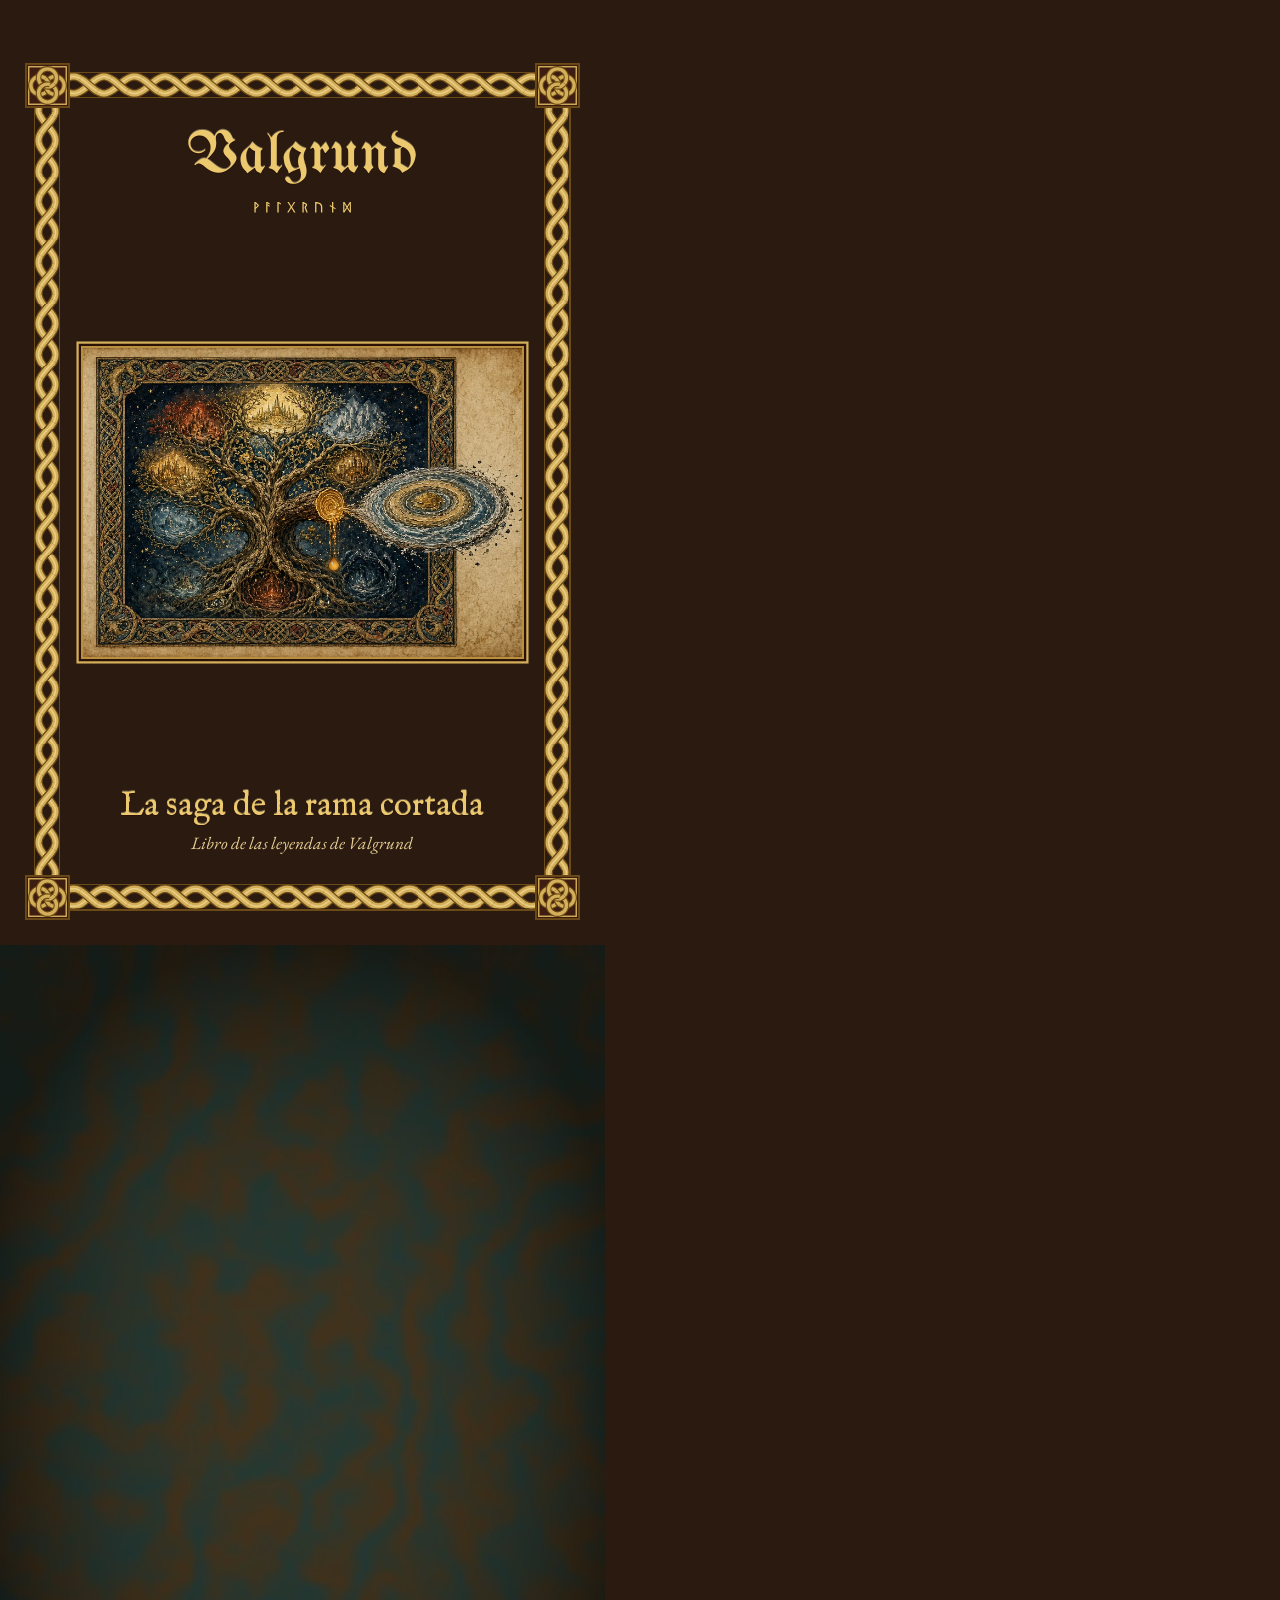
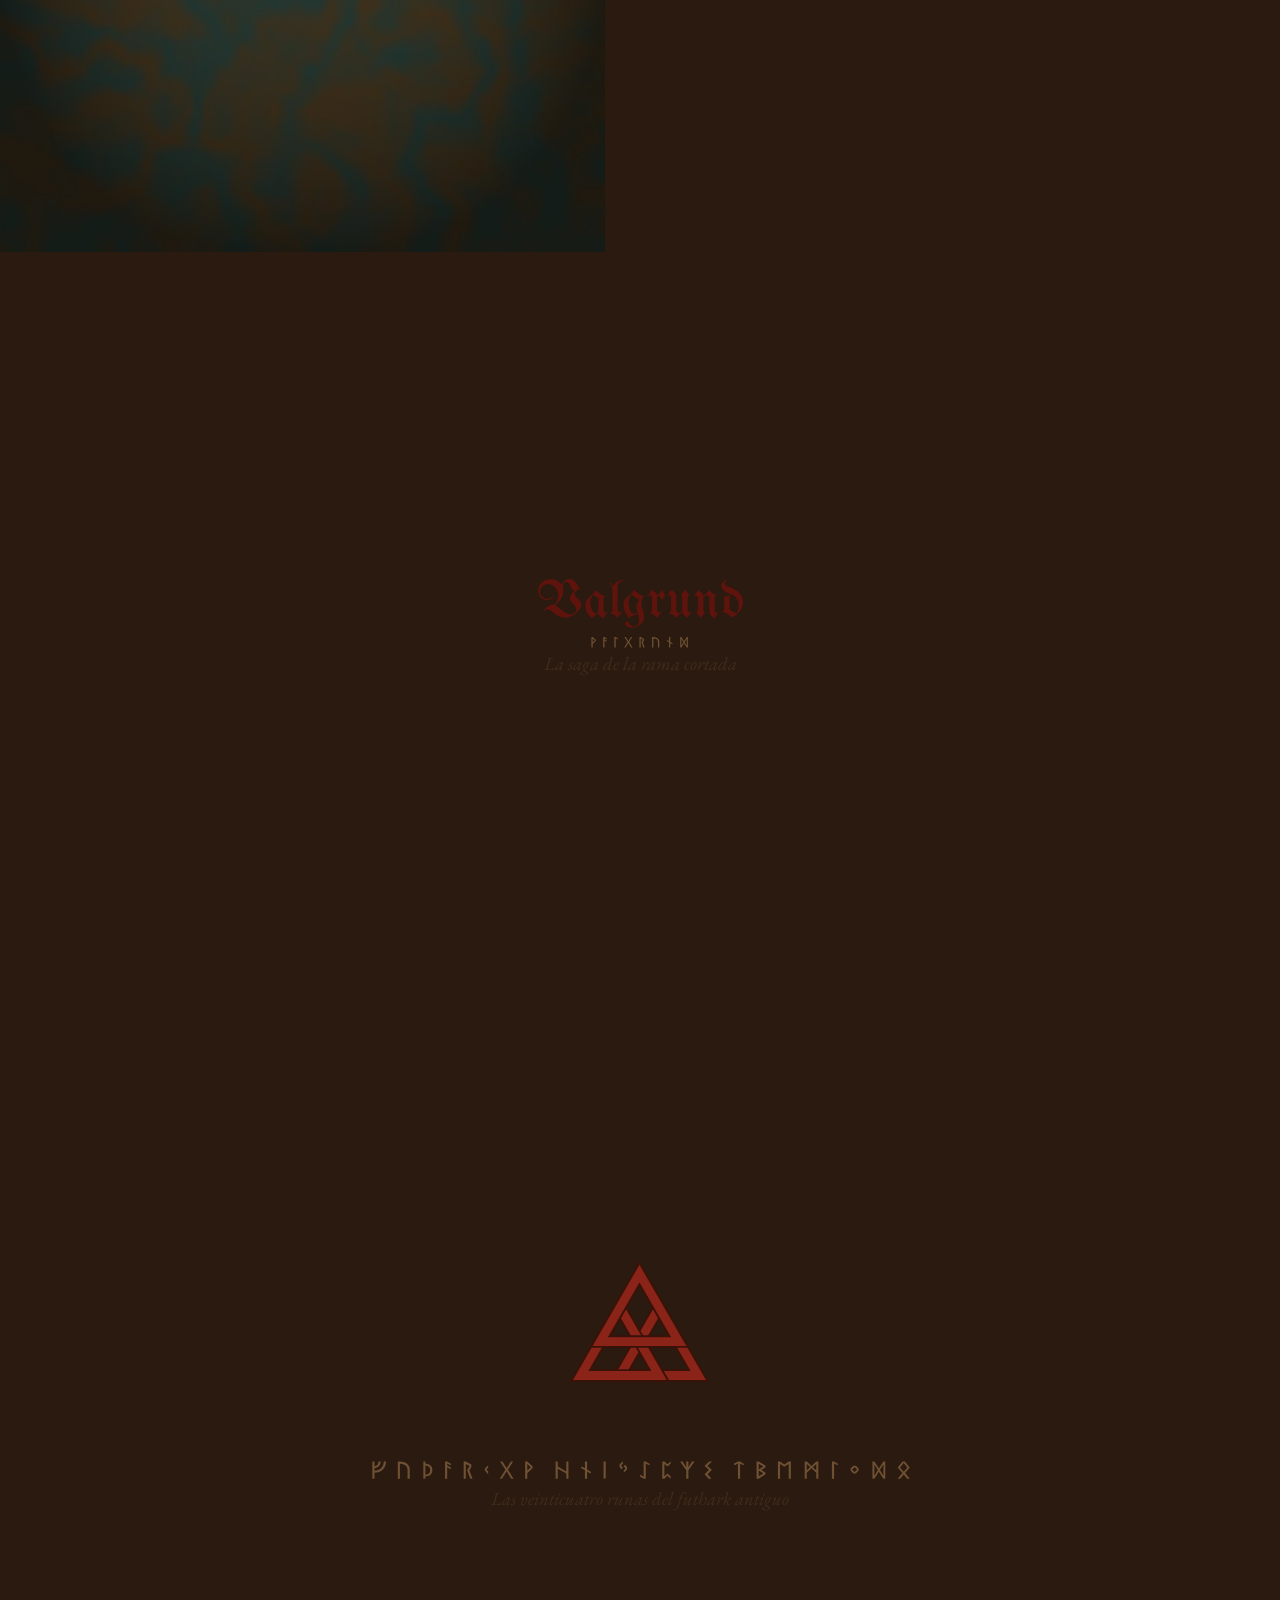
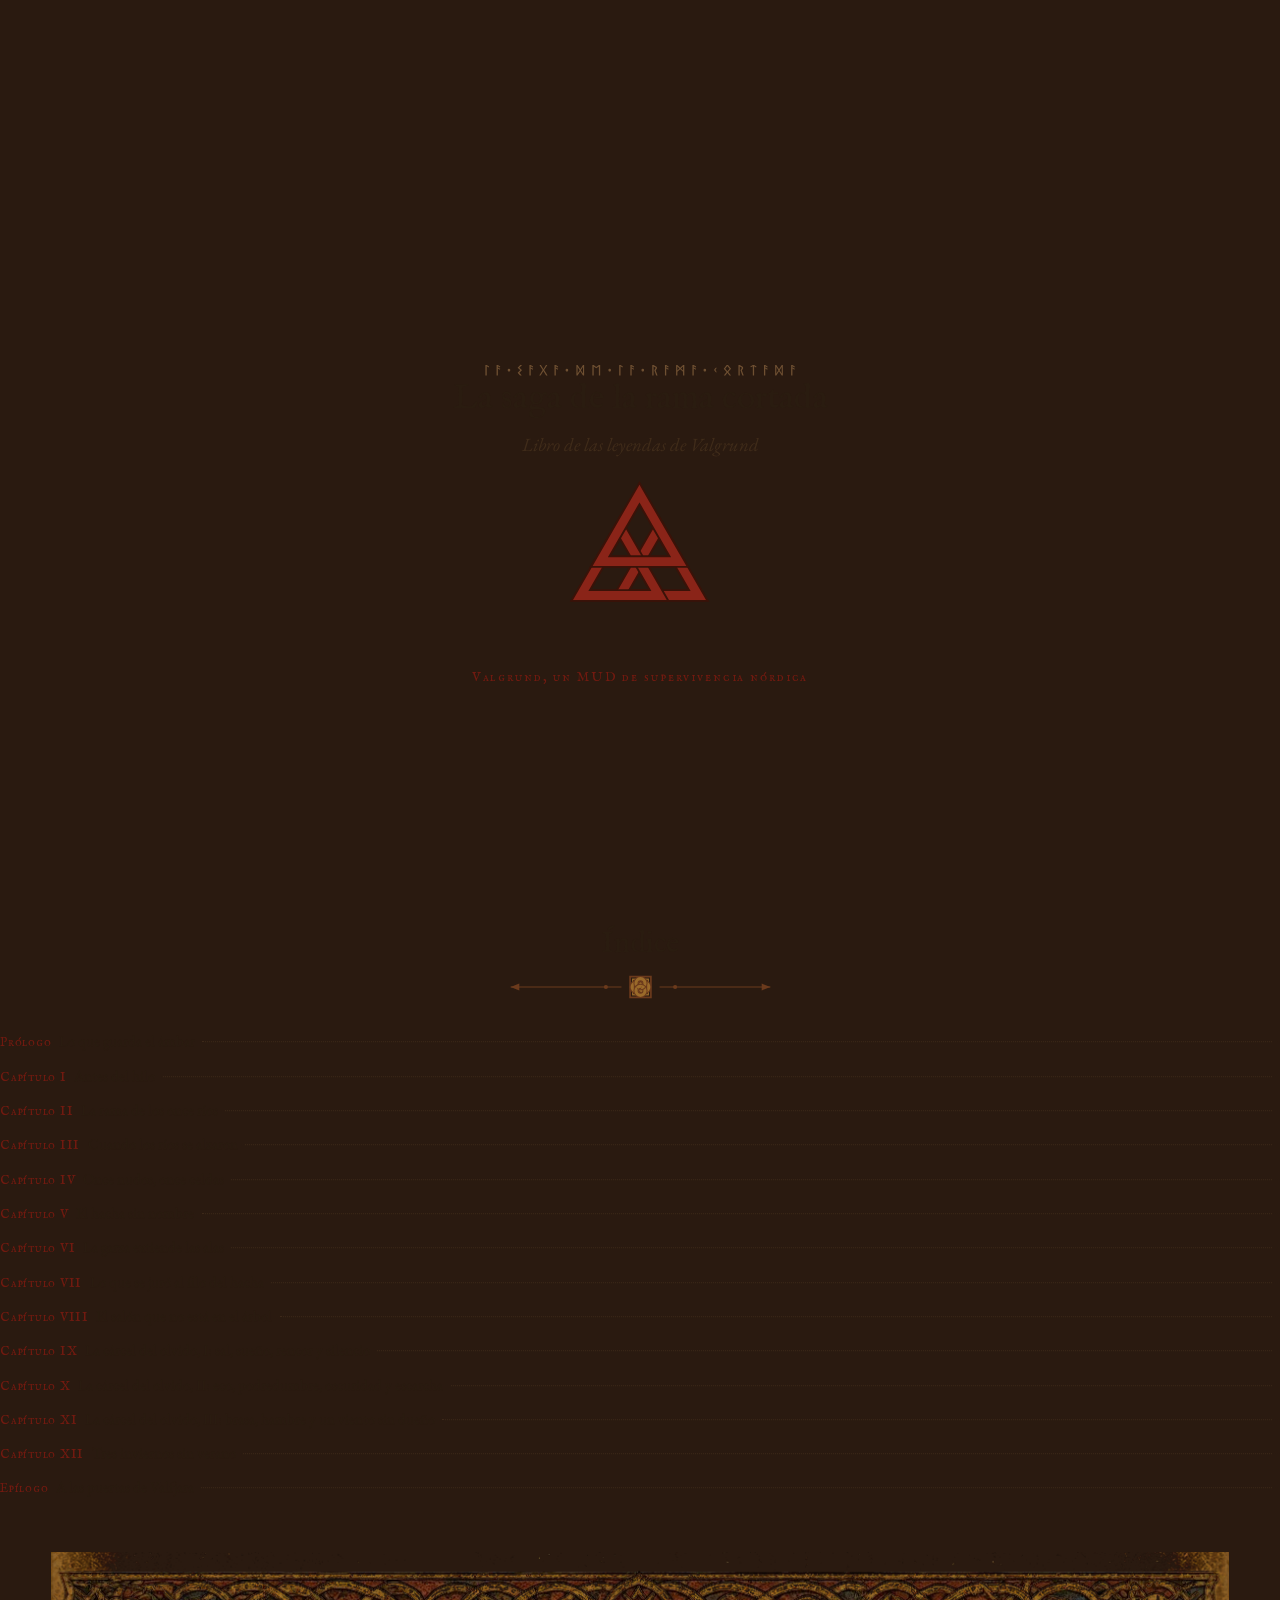
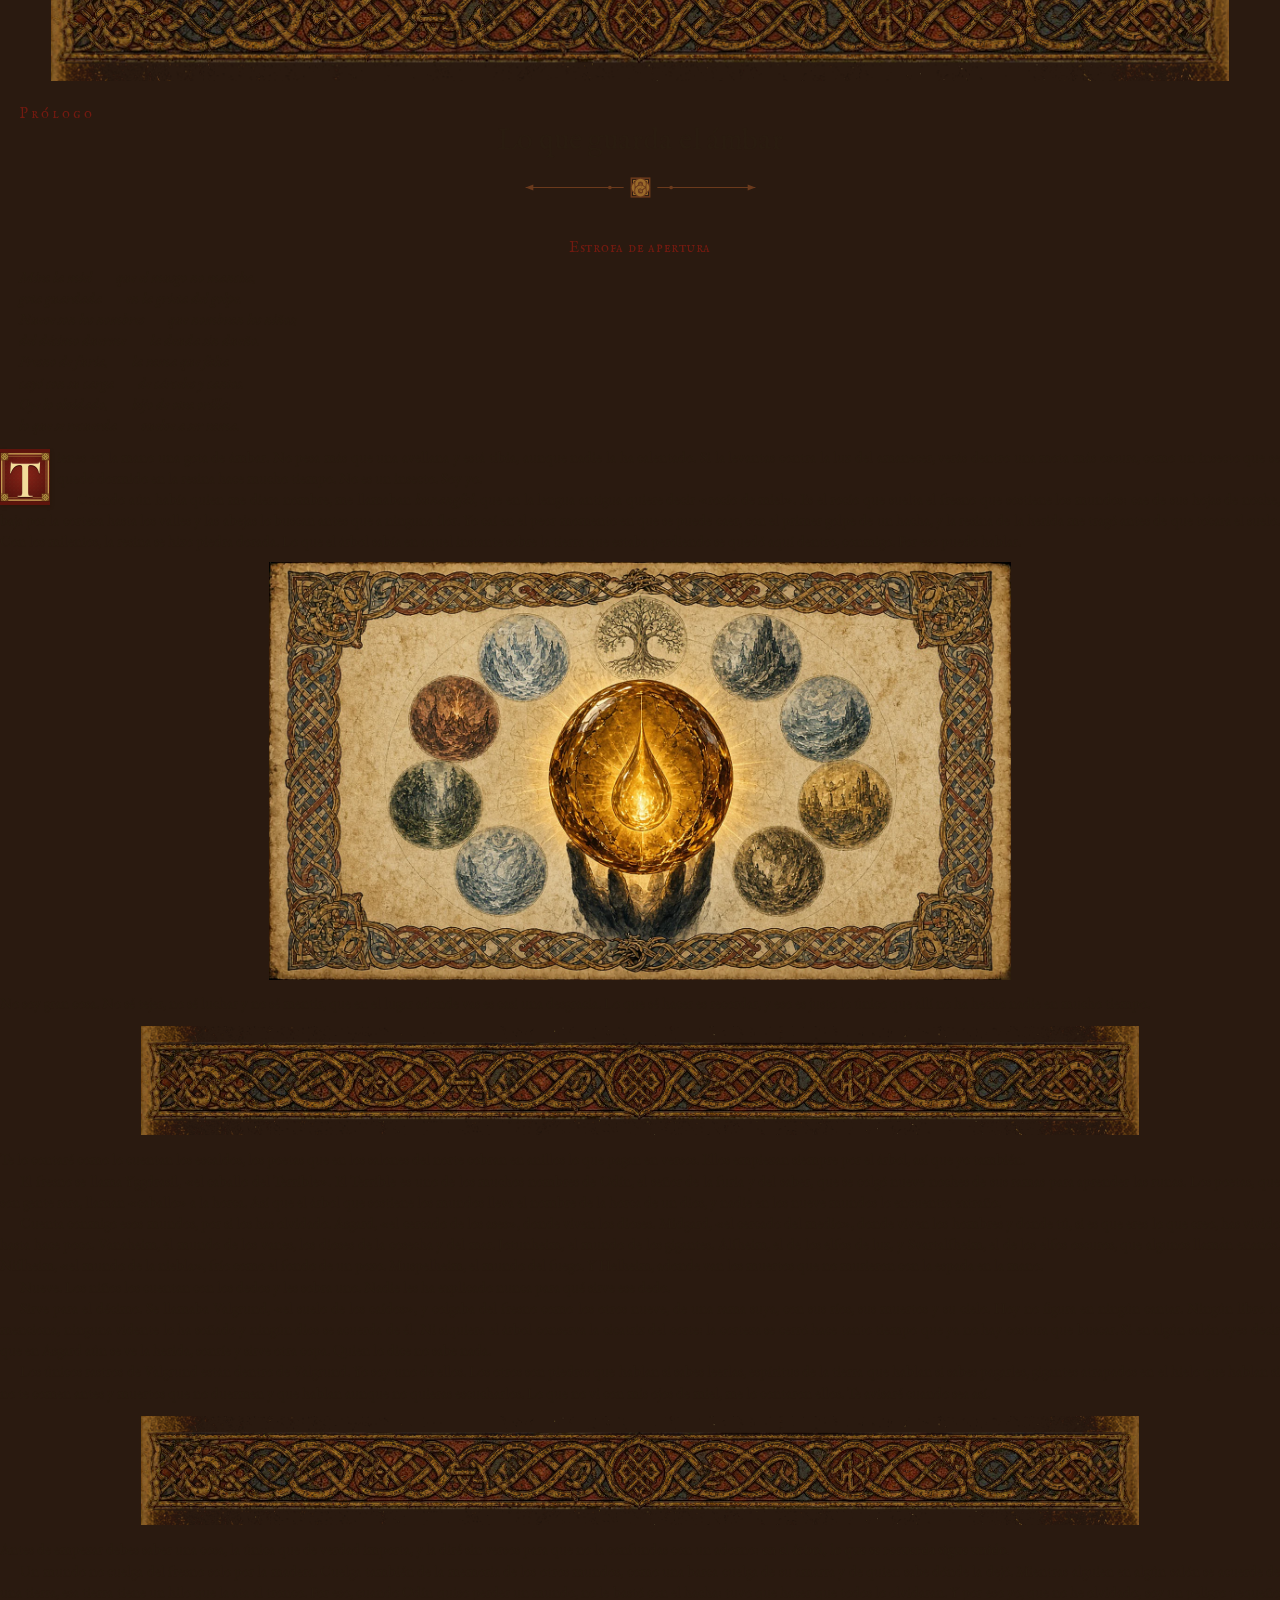
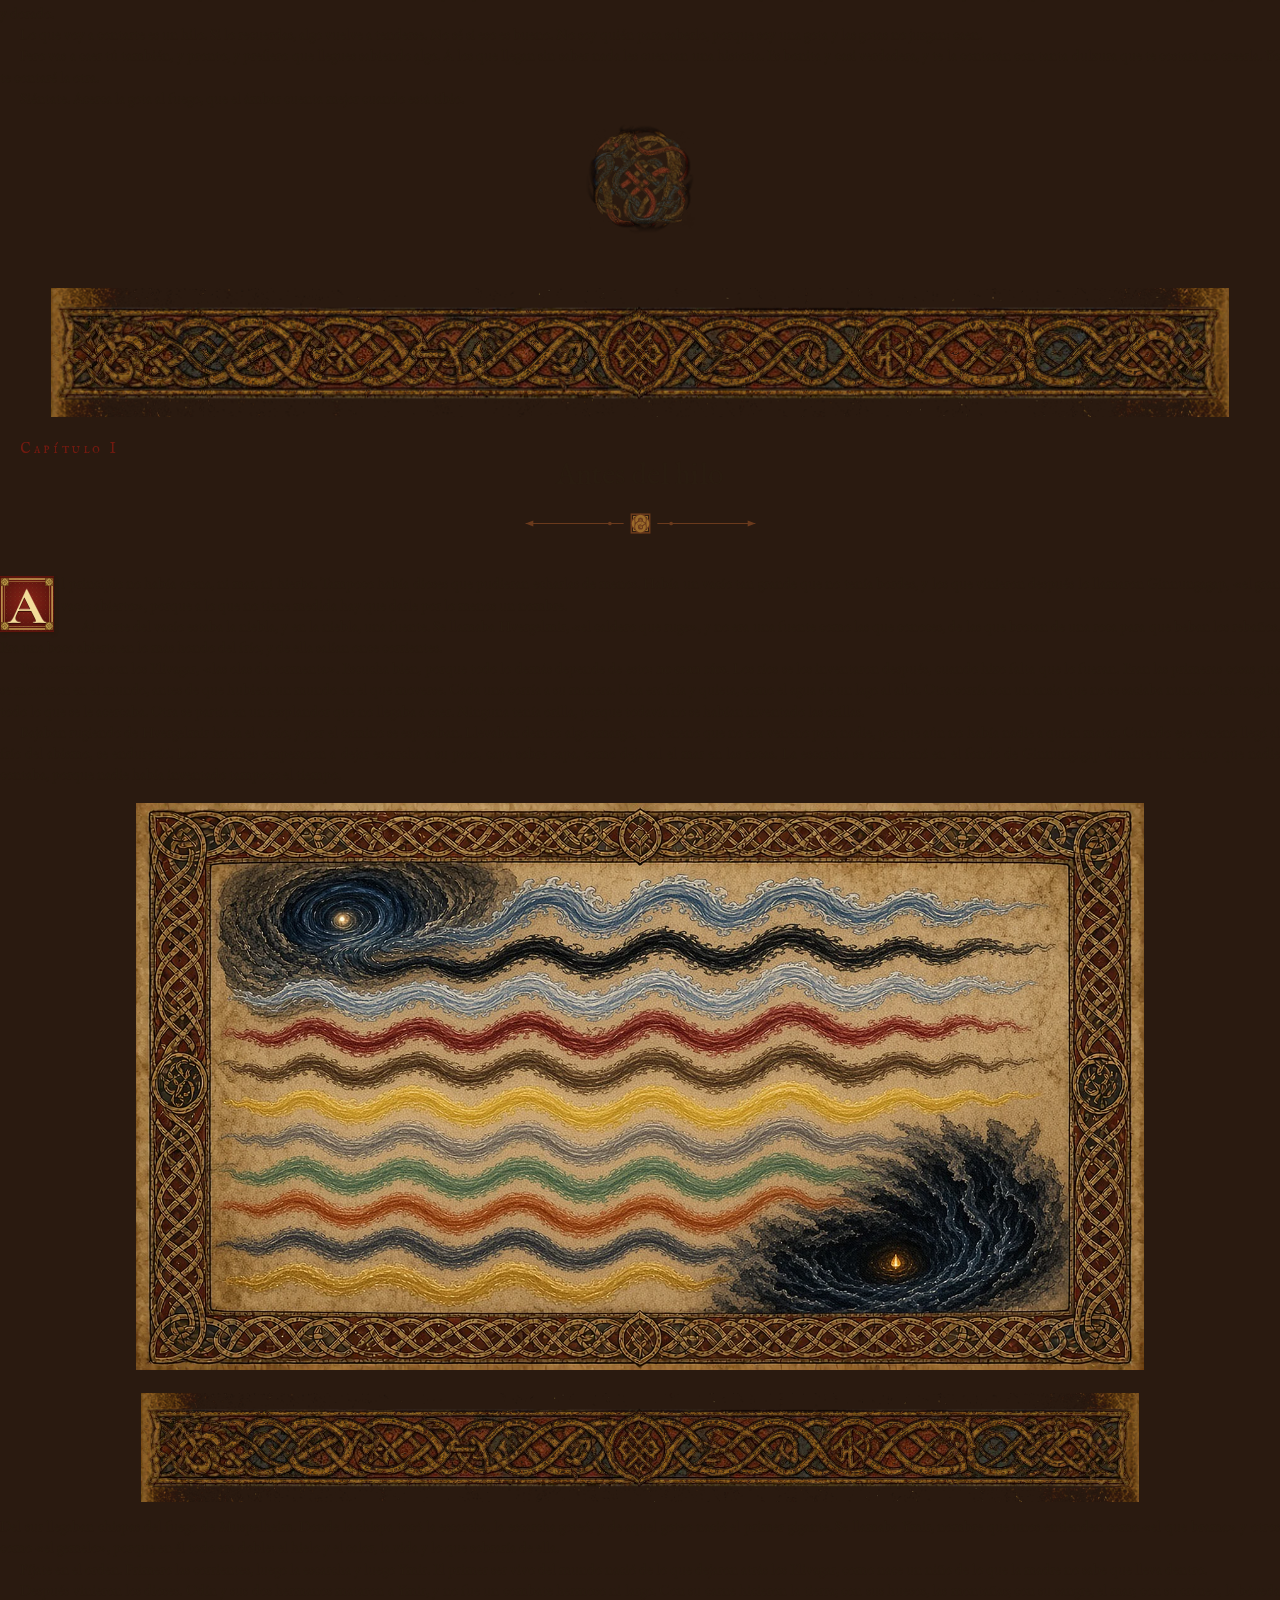
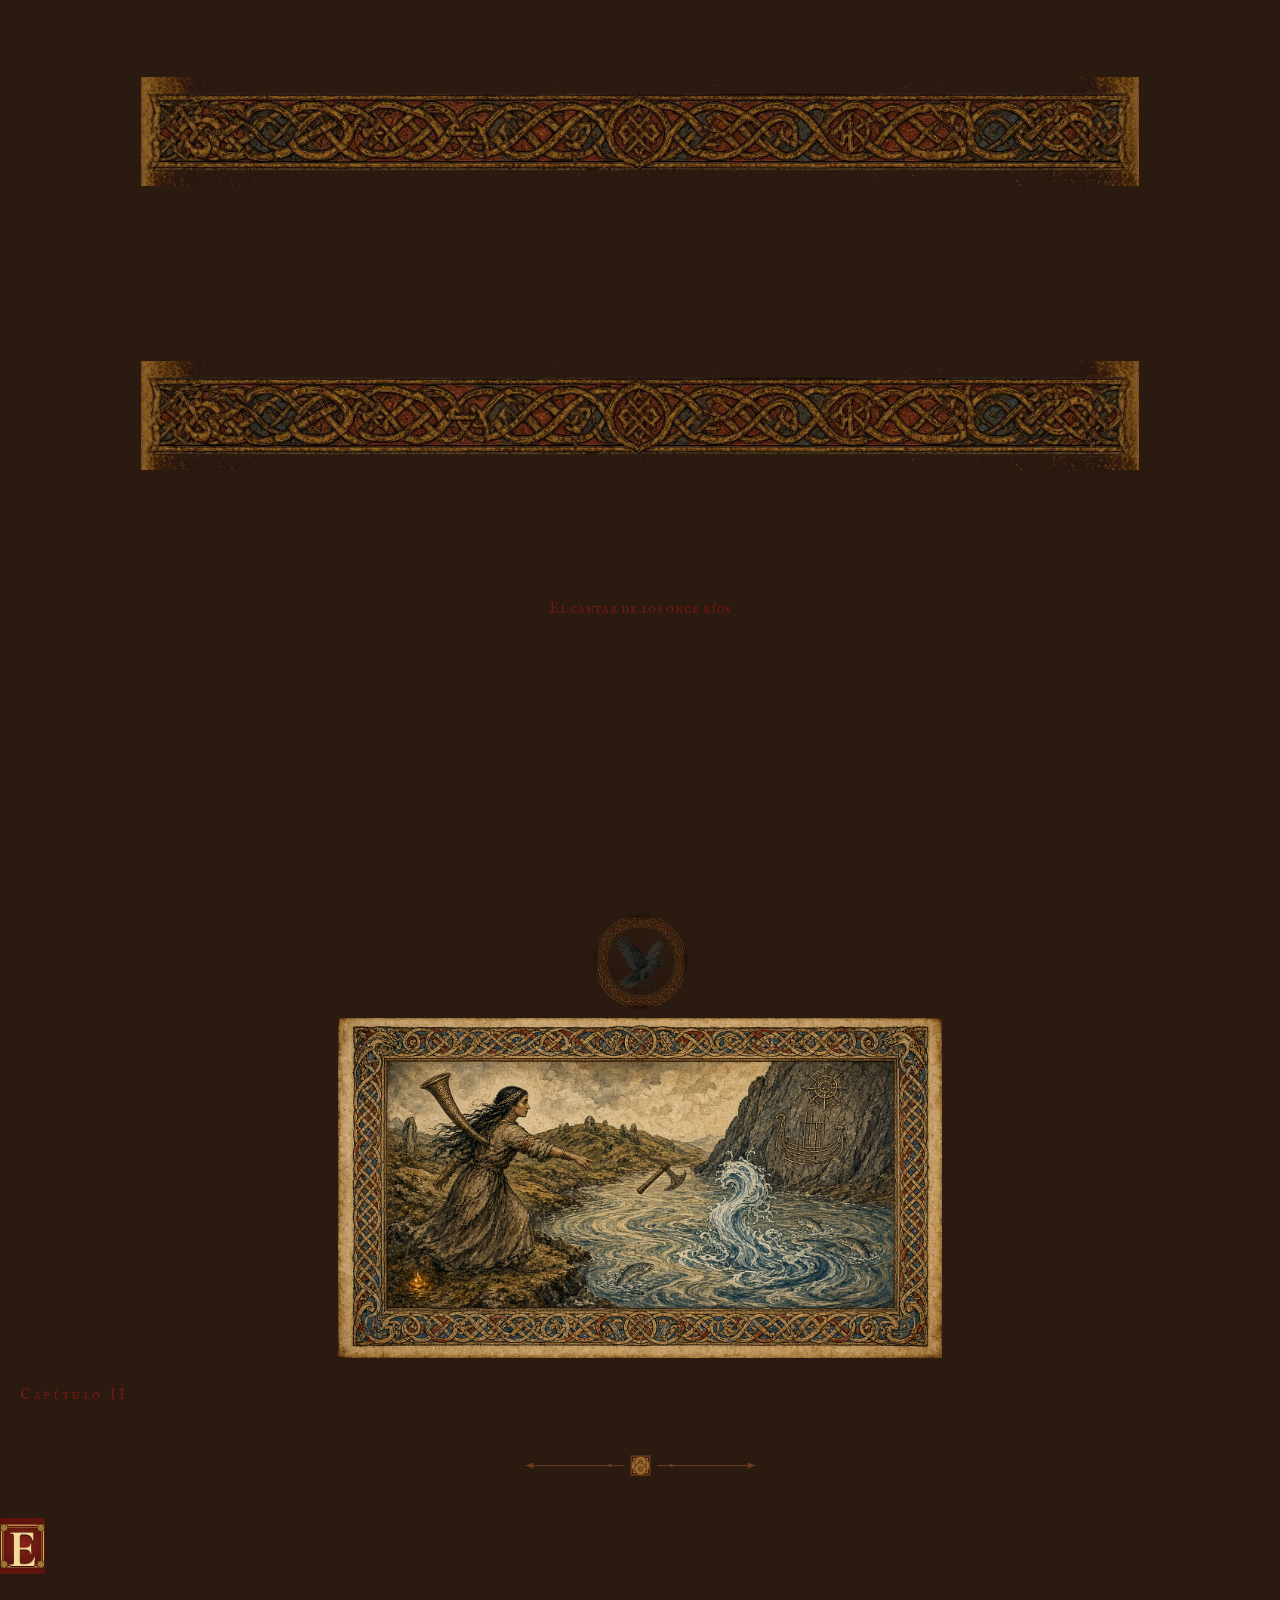
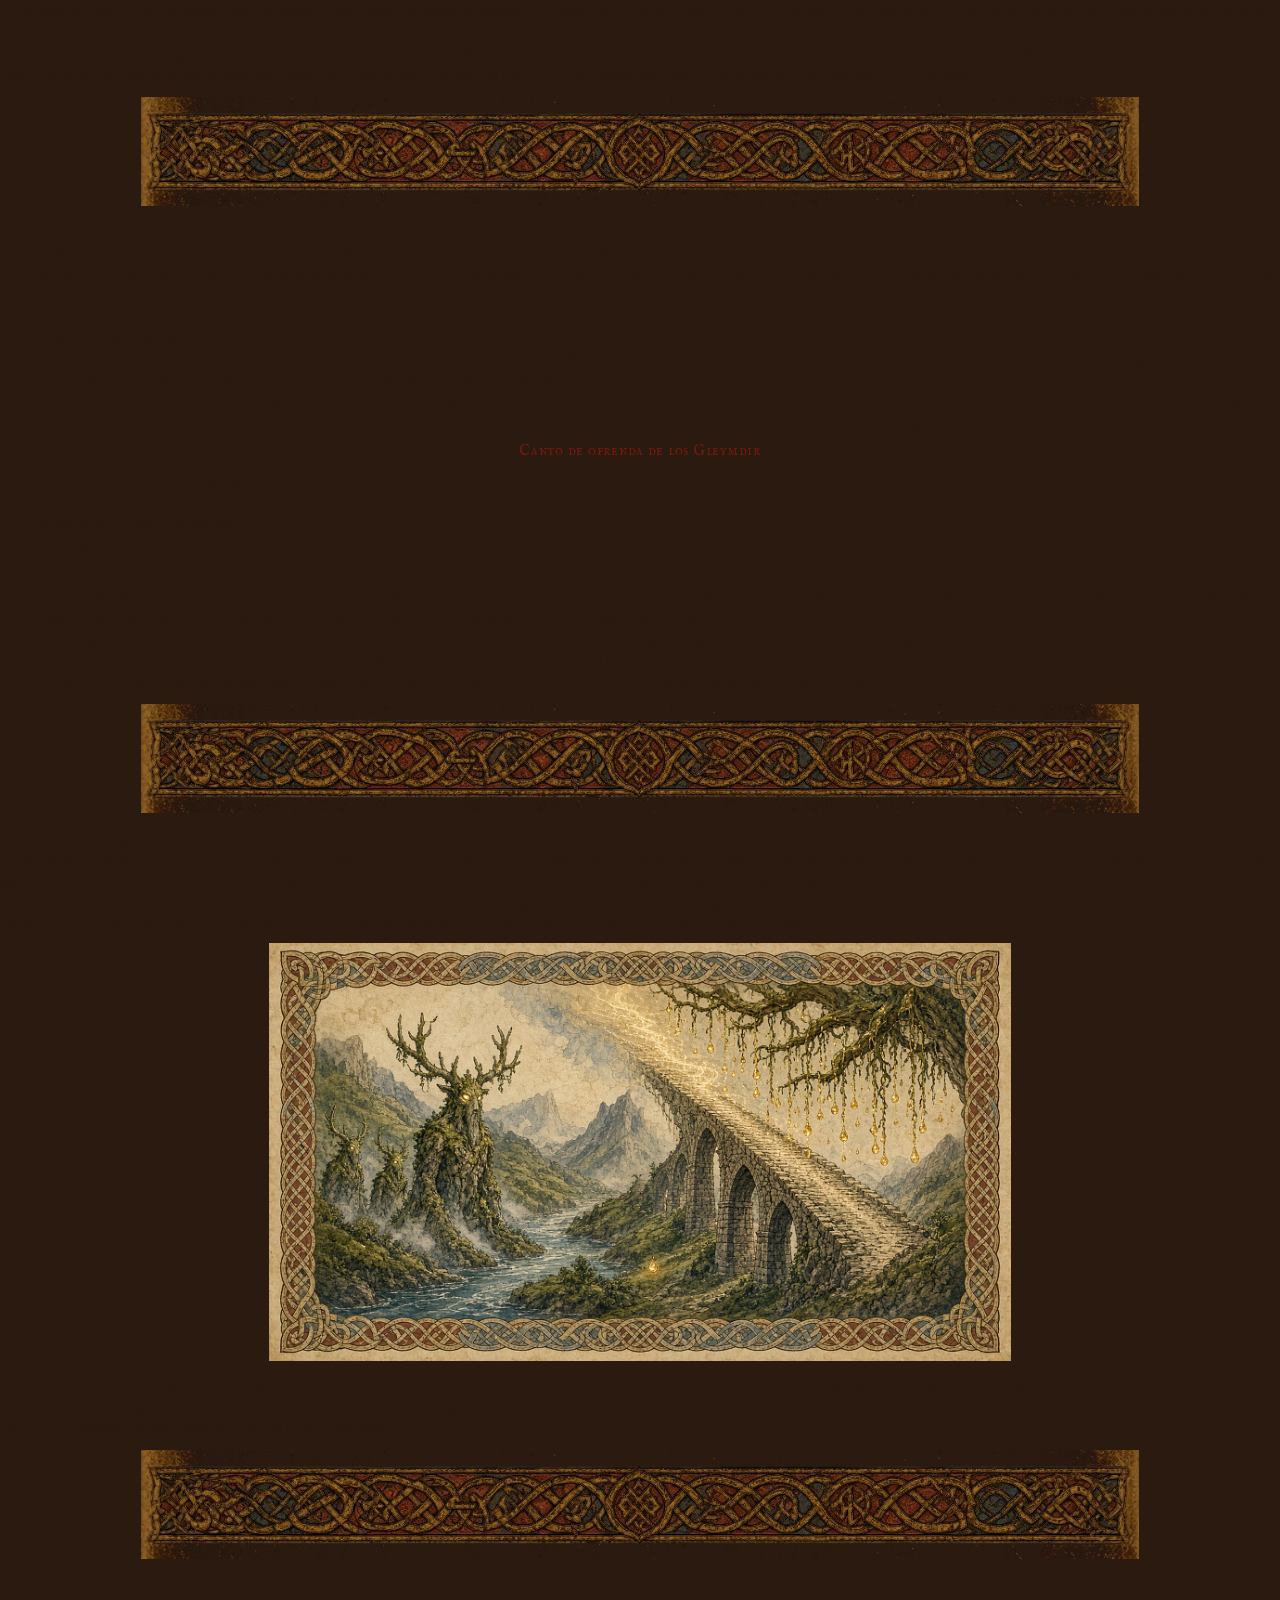
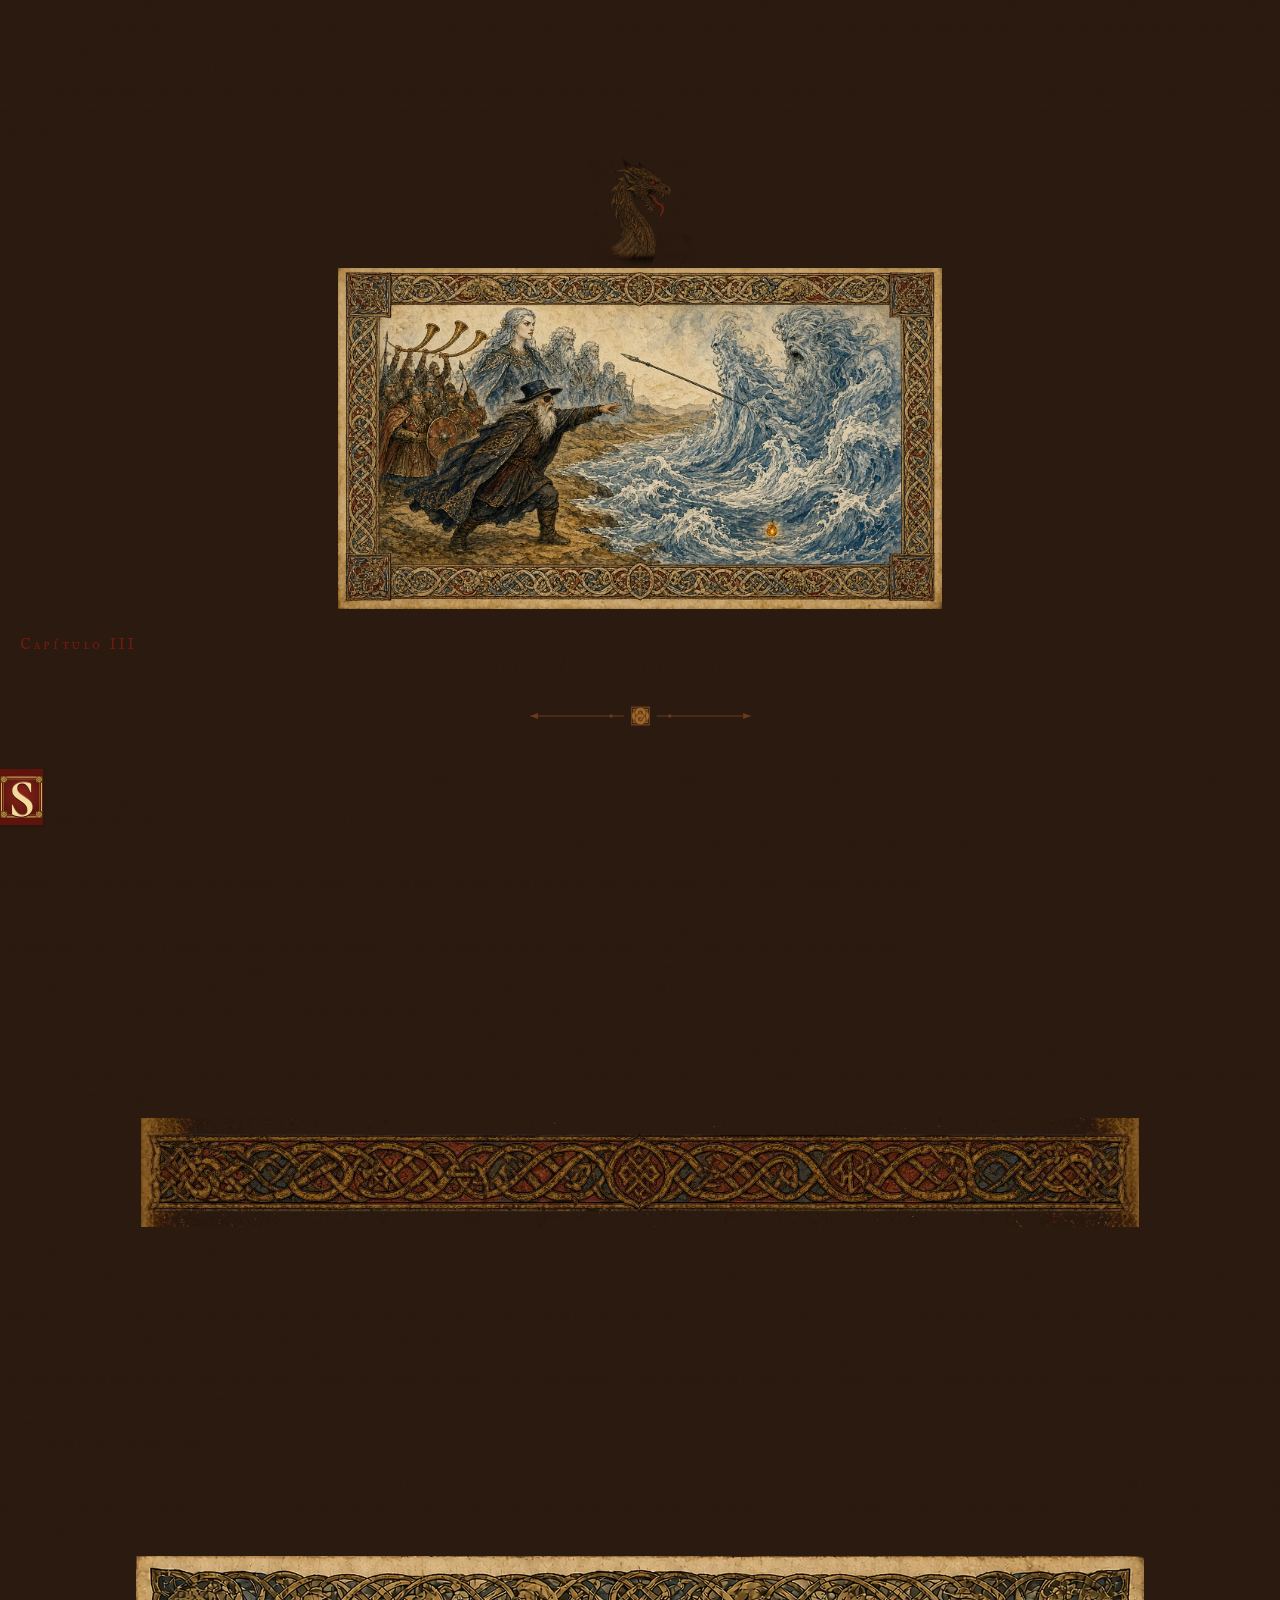
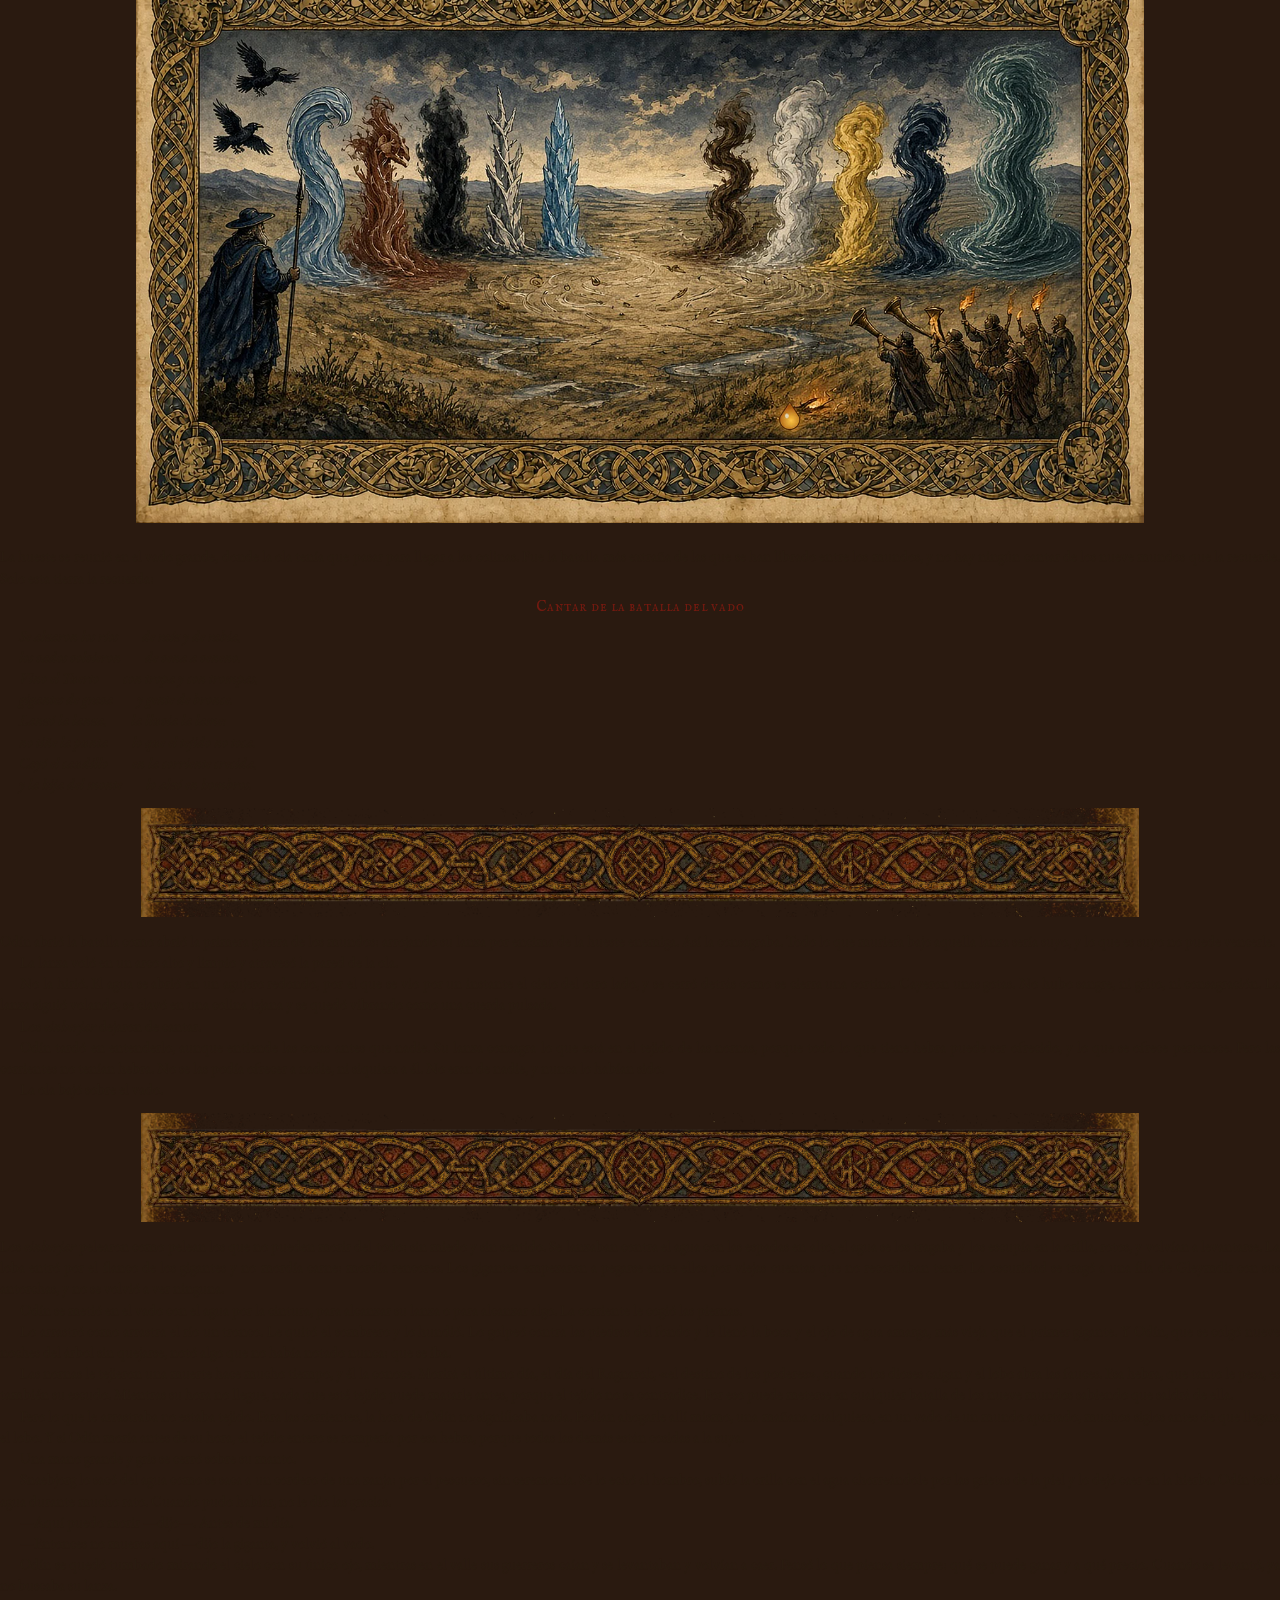
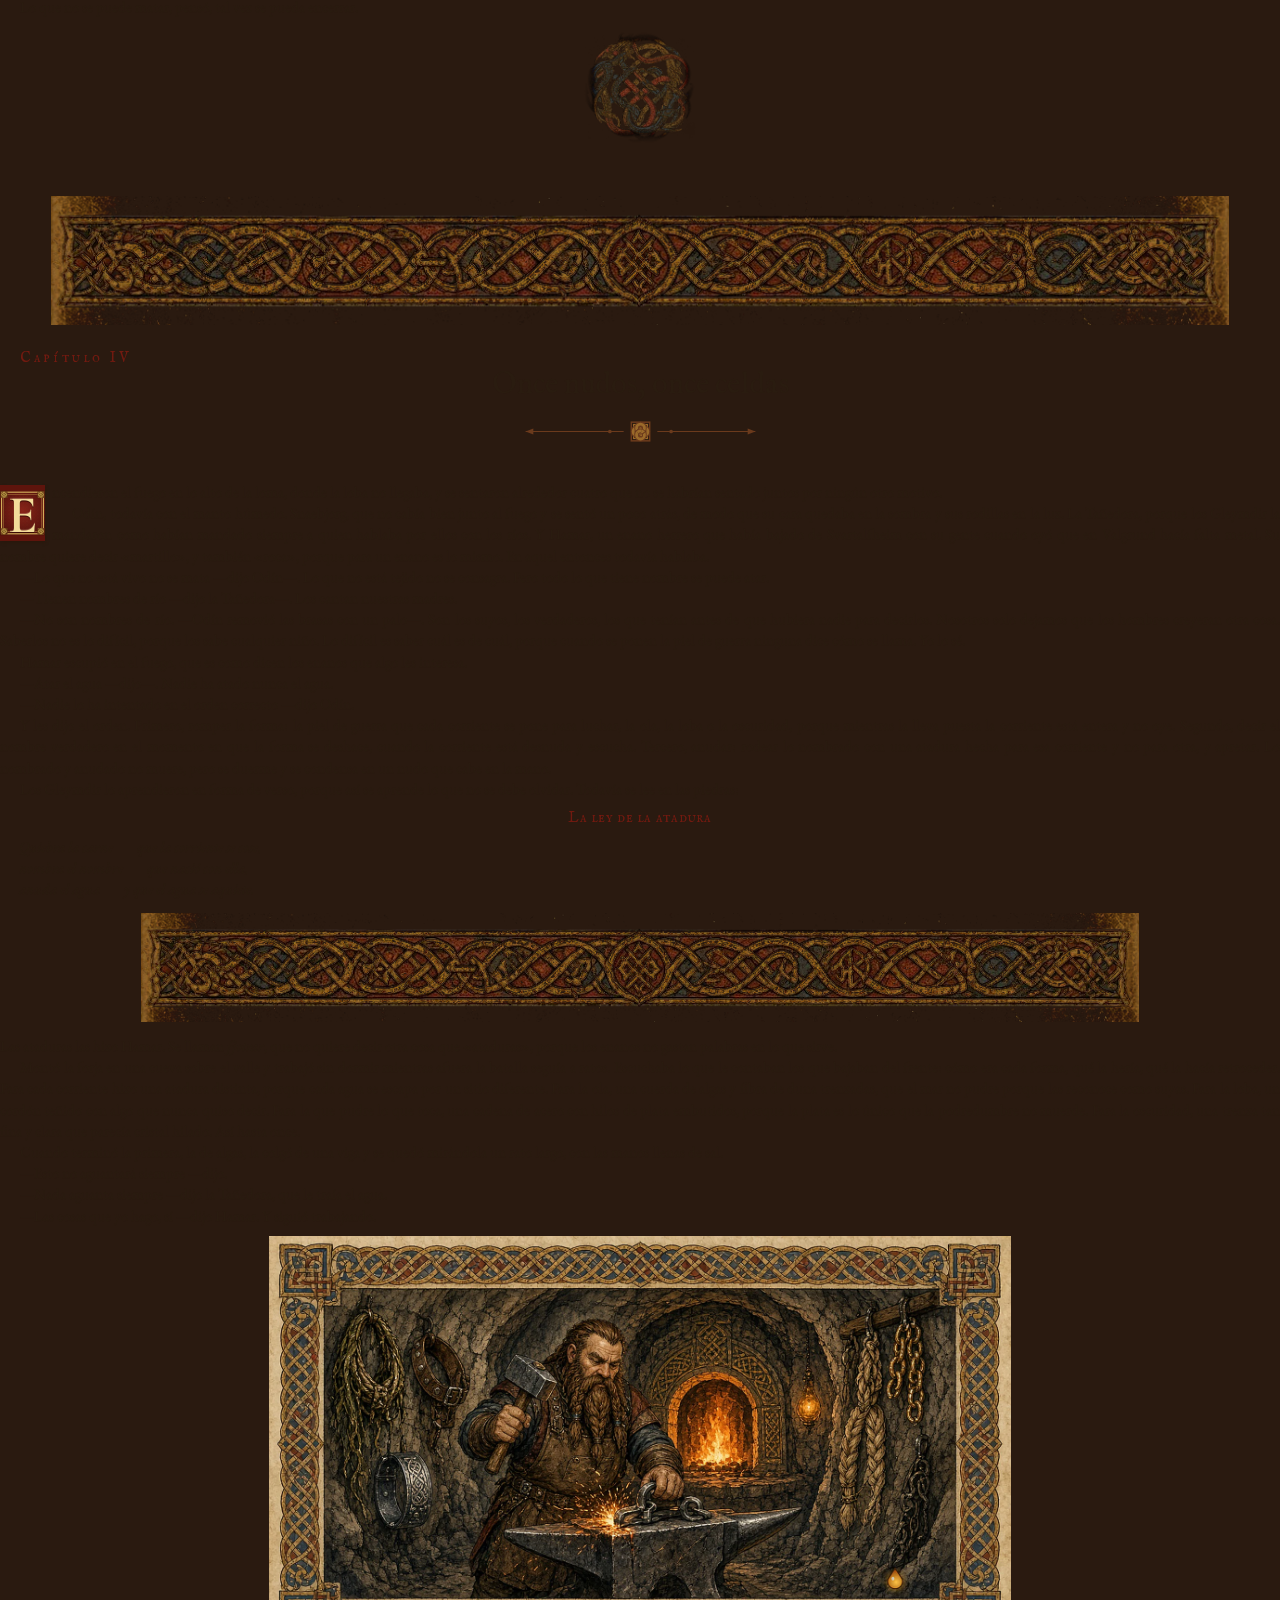
==== imprimir.html @ f5655f46 "Publicar libro web (2026-10-07 12:46 CEST)" ====
<!doctype html>
<html lang="es">
<head>
<meta charset="utf-8">
<meta name="robots" content="noindex, nofollow">
<meta name="viewport" content="width=device-width, initial-scale=1">
<title>La saga de la rama cortada: Libro de las leyendas de Valgrund</title>
<meta name="description" content="La saga de la rama cortada: Libro de las leyendas de Valgrund: libro ilustrado de las leyendas de Valgrund, un MUD de supervivencia nórdica.">
<meta name="color-scheme" content="dark">
<link rel="icon" href="assets/ornamentos/valknut-tinta.svg" type="image/svg+xml">
<link rel="stylesheet" href="assets/imprimir.css">
</head>
<body>
<section class="cuero-pdf" aria-label="Cubierta"><div class="marco" aria-hidden="true"><div class="lado arriba"></div><div class="lado abajo"></div><div class="lado izq"></div><div class="lado der"></div><div class="lado esq e1"></div><div class="lado esq e2"></div><div class="lado esq e3"></div><div class="lado esq e4"></div></div><div class="contenido">
  <div><p class="marca dorado">Valgrund</p><p class="runas dorado" aria-hidden="true"><svg class="runas-svg" xmlns="http://www.w3.org/2000/svg" viewBox="0 0 690 100" aria-hidden="true" focusable="false"><g fill="currentColor"><path transform="translate(0.0 0)" d="M18.7 86L9.7 86L9.7 14.6L18.7 14.6L40.4 34L40.4 42.4L18.7 63.2L18.7 86M18.7 24.6L18.7 52.4L33 38.1"/><path transform="translate(81.9 0)" d="M18.7 86L9.7 86L9.7 14.6L18.7 14.6L35.5 24.5L32 30.5L18.7 22.8L18.7 30.7L35.5 40.6L32 46.6L18.7 38.9"/><path transform="translate(159.5 0)" d="M19 86L9.7 86L9.7 14.6L18.8 14.6L35.6 24.5L32.1 30.7L19 23"/><path transform="translate(237.2 0)" d="M9.9 86L0.4 86L24.1 48.8L1.9 14.6L11.9 14.6L29.4 42.6L47 14.6L56.5 14.6L34.4 48.6L58.2 86L48 86L29.1 55"/><path transform="translate(333.8 0)" d="M18.7 86L9.7 86L9.7 14.6L18.7 14.6L41.7 27.6L41.7 37.4L33.5 51.5L46.6 86L37 86L24 51L34.1 33.5L18.7 24.8"/><path transform="translate(421.9 0)" d="M18.7 86L9.7 86L9.7 14.6L19.2 14.6Q26.6 14.6 33.8 16.6Q41 18.6 46.9 22.8Q52.7 27.1 56.2 33.8Q59.7 40.6 59.7 50.2L59.7 86L50.4 86L50.4 50.7Q50.4 41.3 46.1 35.4Q41.8 29.6 34.6 26.8Q27.4 24.1 18.7 24.1"/><path transform="translate(528.3 0)" d="M29.9 86L20.9 86L20.9 51.2L4 41.3L7.6 35L20.9 42.9L20.9 14.6L29.9 14.6L29.9 48.2L46.7 58.1L43.2 64.1L29.9 56.4"/><path transform="translate(617.1 0)" d="M18 86L9.7 86L9.7 14.6L18 14.6L36.6 43.7L55.5 14.6L63.3 14.6L63.3 86L55.5 86L36.6 57L18 86M40.9 50.3L55.1 73.1L55.5 73.1L55.5 27.6L55.1 27.6L40.9 50.3M18 28.2L18 72.5L18.4 72.5L32.3 50.3L18.4 28.2"/></g></svg></p></div>
  <div class="placa"><img src="imagenes/portada.webp" alt="Cubierta: el fresno del mundo sostiene nueve reinos luminosos en un cielo estrellado, y de una rama cortada que gotea ámbar se aleja un disco de anillos concéntricos que se deshace por el borde."></div>
  <div><p class="titulo dorado">La saga de la rama cortada</p><p class="subtitulo">Libro de las leyendas de Valgrund</p></div>
</div></section>
<div class="guarda-pdf" aria-hidden="true"></div>
<section class="hoja preliminar texto"><p class="portadilla__marca">Valgrund</p><p class="portadilla__runas" aria-hidden="true"><svg class="runas-svg" xmlns="http://www.w3.org/2000/svg" viewBox="0 0 690 100" aria-hidden="true" focusable="false"><g fill="currentColor"><path transform="translate(0.0 0)" d="M18.7 86L9.7 86L9.7 14.6L18.7 14.6L40.4 34L40.4 42.4L18.7 63.2L18.7 86M18.7 24.6L18.7 52.4L33 38.1"/><path transform="translate(81.9 0)" d="M18.7 86L9.7 86L9.7 14.6L18.7 14.6L35.5 24.5L32 30.5L18.7 22.8L18.7 30.7L35.5 40.6L32 46.6L18.7 38.9"/><path transform="translate(159.5 0)" d="M19 86L9.7 86L9.7 14.6L18.8 14.6L35.6 24.5L32.1 30.7L19 23"/><path transform="translate(237.2 0)" d="M9.9 86L0.4 86L24.1 48.8L1.9 14.6L11.9 14.6L29.4 42.6L47 14.6L56.5 14.6L34.4 48.6L58.2 86L48 86L29.1 55"/><path transform="translate(333.8 0)" d="M18.7 86L9.7 86L9.7 14.6L18.7 14.6L41.7 27.6L41.7 37.4L33.5 51.5L46.6 86L37 86L24 51L34.1 33.5L18.7 24.8"/><path transform="translate(421.9 0)" d="M18.7 86L9.7 86L9.7 14.6L19.2 14.6Q26.6 14.6 33.8 16.6Q41 18.6 46.9 22.8Q52.7 27.1 56.2 33.8Q59.7 40.6 59.7 50.2L59.7 86L50.4 86L50.4 50.7Q50.4 41.3 46.1 35.4Q41.8 29.6 34.6 26.8Q27.4 24.1 18.7 24.1"/><path transform="translate(528.3 0)" d="M29.9 86L20.9 86L20.9 51.2L4 41.3L7.6 35L20.9 42.9L20.9 14.6L29.9 14.6L29.9 48.2L46.7 58.1L43.2 64.1L29.9 56.4"/><path transform="translate(617.1 0)" d="M18 86L9.7 86L9.7 14.6L18 14.6L36.6 43.7L55.5 14.6L63.3 14.6L63.3 86L55.5 86L36.6 57L18 86M40.9 50.3L55.1 73.1L55.5 73.1L55.5 27.6L55.1 27.6L40.9 50.3M18 28.2L18 72.5L18.4 72.5L32.3 50.3L18.4 28.2"/></g></svg></p><p class="portadilla__subtitulo">La saga de la rama cortada</p></section>
<section class="hoja preliminar texto"><div class="portadilla__emblema" aria-hidden="true"></div><p class="portadilla__runas" aria-hidden="true" style="font-size:20pt"><svg class="runas-svg" xmlns="http://www.w3.org/2000/svg" viewBox="0 0 2253 100" aria-hidden="true" focusable="false"><g fill="currentColor"><path transform="translate(0.0 0)" d="M18.7 86L9.7 86L9.7 14.6L18.7 14.6L18.7 34Q23.7 34 27.4 31.4Q31 28.8 33 24.6Q35 20.4 35 15.6L35 14.6L44.5 14.6L44.5 15.7Q44.5 21.2 42.5 25.9Q40.4 30.7 36.8 34.3Q33.2 37.9 28.6 39.9Q23.9 42 18.7 42L18.7 53.1Q26.7 53.1 33.6 50.5Q40.6 47.9 45.9 43Q51.1 38.1 54.1 31.2Q57.1 24.3 57.1 15.6L57.1 14.6L66.6 14.6L66.6 15.7Q66.6 26.3 63 34.7Q59.4 43.1 52.9 49Q46.4 54.9 37.6 58Q28.9 61.1 18.7 61.1"/><path transform="translate(106.1 0)" d="M18.7 86L9.7 86L9.7 14.6L19.2 14.6Q26.6 14.6 33.8 16.6Q41 18.6 46.9 22.8Q52.7 27.1 56.2 33.8Q59.7 40.6 59.7 50.2L59.7 86L50.4 86L50.4 50.7Q50.4 41.3 46.1 35.4Q41.8 29.6 34.6 26.8Q27.4 24.1 18.7 24.1"/><path transform="translate(212.5 0)" d="M18.2 86L9.7 86L9.7 14.6L18.2 14.6L18.2 23.4Q32.5 25.1 40 31.2Q47.5 37.3 47.5 49.3Q47.5 57.1 45.1 62.3Q42.6 67.4 38.4 70.5Q34.2 73.5 29 75Q23.8 76.6 18.2 77.2L18.2 86M18.2 31.4L18.2 69.6Q24.7 68.5 29.1 66.7Q33.5 64.8 35.8 60.8Q38 56.9 38 49.6Q38 40.7 33.1 36.6Q28.3 32.6 18.2 31.4"/><path transform="translate(303.0 0)" d="M18.7 86L9.7 86L9.7 14.6L18.7 14.6L35.5 24.5L32 30.5L18.7 22.8L18.7 30.7L35.5 40.6L32 46.6L18.7 38.9"/><path transform="translate(380.6 0)" d="M18.7 86L9.7 86L9.7 14.6L18.7 14.6L41.7 27.6L41.7 37.4L33.5 51.5L46.6 86L37 86L24 51L34.1 33.5L18.7 24.8"/><path transform="translate(468.7 0)" d="M23.5 56L23.5 67.4L9.7 52.5L9.7 43.3L23.6 29.8L23.6 40.8L16.3 47.8L16.3 48.4"/><path transform="translate(540.1 0)" d="M9.9 86L0.4 86L24.1 48.8L1.9 14.6L11.9 14.6L29.4 42.6L47 14.6L56.5 14.6L34.4 48.6L58.2 86L48 86L29.1 55"/><path transform="translate(636.7 0)" d="M18.7 86L9.7 86L9.7 14.6L18.7 14.6L40.4 34L40.4 42.4L18.7 63.2L18.7 86M18.7 24.6L18.7 52.4L33 38.1"/><path transform="translate(763.6 0)" d="M18.7 86L9.7 86L9.7 14.6L18.7 14.6L18.7 35L54.3 56.1L54.3 14.6L63.3 14.6L63.3 86L54.3 86L54.3 65.1L18.7 44.4"/><path transform="translate(874.7 0)" d="M29.9 86L20.9 86L20.9 51.2L4 41.3L7.6 35L20.9 42.9L20.9 14.6L29.9 14.6L29.9 48.2L46.7 58.1L43.2 64.1L29.9 56.4"/><path transform="translate(963.5 0)" d="M18.8 86L9.6 86L9.6 14.6L18.8 14.6"/><path transform="translate(1030.0 0)" d="M24.1 41.5L17.2 46.7L9.7 36.2L9.7 27L23.6 13.5L23.6 23.5L16.6 30.5L16.6 31.1L24.1 41.5M41.1 48.2L27.2 61.7L27.2 51.7L34.2 44.7L34.2 44.1L26.7 33.7L33.6 28.5L41.1 39"/><path transform="translate(1119.2 0)" d="M29.9 86L20.9 86L4 76.1L7.6 69.8L20.9 77.7L20.9 14.6L29.9 14.6L46.7 24.5L43.2 30.5L29.9 22.8"/><path transform="translate(1208.0 0)" d="M18.7 86L9.7 86L9.7 14.6L18.7 14.6L31.2 26.2L44.8 14.6L44.8 24.1L31.3 35.7L18.7 24.6L18.7 76.3L31.3 64.9L44.8 76.5L44.8 86L31.2 74.4"/><path transform="translate(1291.9 0)" d="M34.8 86L25.8 86L25.8 51.4L0 14.6L10.8 14.6L25.8 38.2L25.8 14.6L34.8 14.6L34.8 38.2L49.8 14.6L60.6 14.6L34.8 51.4"/><path transform="translate(1390.6 0)" d="M32.5 86L20.3 86L3.8 68L3.8 67.6L21.3 49.6L21.3 49.2L3.8 33L3.8 32.6L22.3 14.6L34.5 14.6L15.8 32.6L15.8 33L33.5 49.1L33.5 49.6L15.8 67.6L15.8 68"/><path transform="translate(1511.7 0)" d="M30.4 86L21.4 86L21.4 22.5L7.6 29.9L4 23.9L21.4 14.6L30.4 14.6L47.2 24.5L43.7 30.5L30.4 22.8"/><path transform="translate(1601.0 0)" d="M18.7 86L9.7 86L9.7 14.6L18.7 14.6L46.4 31L46.4 39.4L29.5 49.9L46.4 60L46.4 68.4L18.7 86M18.7 23.6L18.7 47.4L38 35.1L18.7 23.6M18.7 52.6L18.7 76.4L38 64.1"/><path transform="translate(1689.9 0)" d="M18.7 86L9.7 86L9.7 14.6L18.7 14.6L36.3 27.2L54.8 14.6L63.8 14.6L63.8 86L54.8 86L54.8 24.5L36.3 36.9L18.7 24.6"/><path transform="translate(1801.5 0)" d="M18.4 86L9.7 86L9.7 14.6L18.4 14.6L38.1 33L57.9 14.6L66.6 14.6L66.6 86L57.9 86L57.9 61.5L38.2 43.2L18.4 61.6L18.4 86M43.7 38.1L57.9 51.3L57.9 24.9L43.7 38.1M18.4 25L18.4 51.3L32.6 38"/><path transform="translate(1914.9 0)" d="M19 86L9.7 86L9.7 14.6L18.8 14.6L35.6 24.5L32.1 30.7L19 23"/><path transform="translate(1992.6 0)" d="M31.5 65.1L21.5 65.1L9.7 52.5L9.7 43.3L21.5 31.8L31.5 31.8L43.3 43.3L43.3 52.5L31.5 65.1M16.3 48.4L25 57.6L28 57.6L36.7 48.4L36.7 47.8L28 39.3L25 39.3L16.3 47.8"/><path transform="translate(2083.7 0)" d="M18 86L9.7 86L9.7 14.6L18 14.6L36.6 43.7L55.5 14.6L63.3 14.6L63.3 86L55.5 86L36.6 57L18 86M40.9 50.3L55.1 73.1L55.5 73.1L55.5 27.6L55.1 27.6L40.9 50.3M18 28.2L18 72.5L18.4 72.5L32.3 50.3L18.4 28.2"/><path transform="translate(2194.8 0)" d="M14.7 86L3.8 86L23.3 63L3.8 39.9L24.2 14.6L33.6 14.6L54.4 39.9L34.9 63L54.4 86L43.5 86L29.1 68.5L14.7 86M14.1 39.7L29.1 57.4L44.1 39.7L28.9 21.2"/></g></svg></p><p class="portadilla__subtitulo">Las veinticuatro runas del futhark antiguo</p></section>
<section class="hoja preliminar texto">
  <p class="portadilla__runas" aria-hidden="true"><svg class="runas-svg" xmlns="http://www.w3.org/2000/svg" viewBox="0 0 2164 100" aria-hidden="true" focusable="false"><g fill="currentColor"><path transform="translate(0.0 0)" d="M19 86L9.7 86L9.7 14.6L18.8 14.6L35.6 24.5L32.1 30.7L19 23"/><path transform="translate(77.7 0)" d="M18.7 86L9.7 86L9.7 14.6L18.7 14.6L35.5 24.5L32 30.5L18.7 22.8L18.7 30.7L35.5 40.6L32 46.6L18.7 38.9"/><path transform="translate(155.3 0)" d="M18.3 59.4Q14.6 59.4 12 57Q9.4 54.7 9.4 49.5Q9.4 44.1 12 41.8Q14.6 39.6 18.3 39.6Q22.1 39.6 24.7 41.8Q27.2 44.1 27.2 49.5Q27.2 54.7 24.7 57Q22.1 59.4 18.3 59.4"/><path transform="translate(229.9 0)" d="M32.5 86L20.3 86L3.8 68L3.8 67.6L21.3 49.6L21.3 49.2L3.8 33L3.8 32.6L22.3 14.6L34.5 14.6L15.8 32.6L15.8 33L33.5 49.1L33.5 49.6L15.8 67.6L15.8 68"/><path transform="translate(306.0 0)" d="M18.7 86L9.7 86L9.7 14.6L18.7 14.6L35.5 24.5L32 30.5L18.7 22.8L18.7 30.7L35.5 40.6L32 46.6L18.7 38.9"/><path transform="translate(383.6 0)" d="M9.9 86L0.4 86L24.1 48.8L1.9 14.6L11.9 14.6L29.4 42.6L47 14.6L56.5 14.6L34.4 48.6L58.2 86L48 86L29.1 55"/><path transform="translate(480.2 0)" d="M18.7 86L9.7 86L9.7 14.6L18.7 14.6L35.5 24.5L32 30.5L18.7 22.8L18.7 30.7L35.5 40.6L32 46.6L18.7 38.9"/><path transform="translate(557.8 0)" d="M18.3 59.4Q14.6 59.4 12 57Q9.4 54.7 9.4 49.5Q9.4 44.1 12 41.8Q14.6 39.6 18.3 39.6Q22.1 39.6 24.7 41.8Q27.2 44.1 27.2 49.5Q27.2 54.7 24.7 57Q22.1 59.4 18.3 59.4"/><path transform="translate(632.4 0)" d="M18 86L9.7 86L9.7 14.6L18 14.6L36.6 43.7L55.5 14.6L63.3 14.6L63.3 86L55.5 86L36.6 57L18 86M40.9 50.3L55.1 73.1L55.5 73.1L55.5 27.6L55.1 27.6L40.9 50.3M18 28.2L18 72.5L18.4 72.5L32.3 50.3L18.4 28.2"/><path transform="translate(743.5 0)" d="M18.7 86L9.7 86L9.7 14.6L18.7 14.6L36.3 27.2L54.8 14.6L63.8 14.6L63.8 86L54.8 86L54.8 24.5L36.3 36.9L18.7 24.6"/><path transform="translate(855.1 0)" d="M18.3 59.4Q14.6 59.4 12 57Q9.4 54.7 9.4 49.5Q9.4 44.1 12 41.8Q14.6 39.6 18.3 39.6Q22.1 39.6 24.7 41.8Q27.2 44.1 27.2 49.5Q27.2 54.7 24.7 57Q22.1 59.4 18.3 59.4"/><path transform="translate(929.7 0)" d="M19 86L9.7 86L9.7 14.6L18.8 14.6L35.6 24.5L32.1 30.7L19 23"/><path transform="translate(1007.4 0)" d="M18.7 86L9.7 86L9.7 14.6L18.7 14.6L35.5 24.5L32 30.5L18.7 22.8L18.7 30.7L35.5 40.6L32 46.6L18.7 38.9"/><path transform="translate(1085.0 0)" d="M18.3 59.4Q14.6 59.4 12 57Q9.4 54.7 9.4 49.5Q9.4 44.1 12 41.8Q14.6 39.6 18.3 39.6Q22.1 39.6 24.7 41.8Q27.2 44.1 27.2 49.5Q27.2 54.7 24.7 57Q22.1 59.4 18.3 59.4"/><path transform="translate(1159.6 0)" d="M18.7 86L9.7 86L9.7 14.6L18.7 14.6L41.7 27.6L41.7 37.4L33.5 51.5L46.6 86L37 86L24 51L34.1 33.5L18.7 24.8"/><path transform="translate(1247.7 0)" d="M18.7 86L9.7 86L9.7 14.6L18.7 14.6L35.5 24.5L32 30.5L18.7 22.8L18.7 30.7L35.5 40.6L32 46.6L18.7 38.9"/><path transform="translate(1325.3 0)" d="M18.4 86L9.7 86L9.7 14.6L18.4 14.6L38.1 33L57.9 14.6L66.6 14.6L66.6 86L57.9 86L57.9 61.5L38.2 43.2L18.4 61.6L18.4 86M43.7 38.1L57.9 51.3L57.9 24.9L43.7 38.1M18.4 25L18.4 51.3L32.6 38"/><path transform="translate(1438.7 0)" d="M18.7 86L9.7 86L9.7 14.6L18.7 14.6L35.5 24.5L32 30.5L18.7 22.8L18.7 30.7L35.5 40.6L32 46.6L18.7 38.9"/><path transform="translate(1516.3 0)" d="M18.3 59.4Q14.6 59.4 12 57Q9.4 54.7 9.4 49.5Q9.4 44.1 12 41.8Q14.6 39.6 18.3 39.6Q22.1 39.6 24.7 41.8Q27.2 44.1 27.2 49.5Q27.2 54.7 24.7 57Q22.1 59.4 18.3 59.4"/><path transform="translate(1590.9 0)" d="M23.5 56L23.5 67.4L9.7 52.5L9.7 43.3L23.6 29.8L23.6 40.8L16.3 47.8L16.3 48.4"/><path transform="translate(1662.3 0)" d="M14.7 86L3.8 86L23.3 63L3.8 39.9L24.2 14.6L33.6 14.6L54.4 39.9L34.9 63L54.4 86L43.5 86L29.1 68.5L14.7 86M14.1 39.7L29.1 57.4L44.1 39.7L28.9 21.2"/><path transform="translate(1758.5 0)" d="M18.7 86L9.7 86L9.7 14.6L18.7 14.6L41.7 27.6L41.7 37.4L33.5 51.5L46.6 86L37 86L24 51L34.1 33.5L18.7 24.8"/><path transform="translate(1846.6 0)" d="M30.4 86L21.4 86L21.4 22.5L7.6 29.9L4 23.9L21.4 14.6L30.4 14.6L47.2 24.5L43.7 30.5L30.4 22.8"/><path transform="translate(1935.9 0)" d="M18.7 86L9.7 86L9.7 14.6L18.7 14.6L35.5 24.5L32 30.5L18.7 22.8L18.7 30.7L35.5 40.6L32 46.6L18.7 38.9"/><path transform="translate(2013.5 0)" d="M18 86L9.7 86L9.7 14.6L18 14.6L36.6 43.7L55.5 14.6L63.3 14.6L63.3 86L55.5 86L36.6 57L18 86M40.9 50.3L55.1 73.1L55.5 73.1L55.5 27.6L55.1 27.6L40.9 50.3M18 28.2L18 72.5L18.4 72.5L32.3 50.3L18.4 28.2"/><path transform="translate(2124.6 0)" d="M18.7 86L9.7 86L9.7 14.6L18.7 14.6L35.5 24.5L32 30.5L18.7 22.8L18.7 30.7L35.5 40.6L32 46.6L18.7 38.9"/></g></svg></p>
  <h1 class="portadilla__titulo">La saga de la rama cortada</h1>
  <p class="portadilla__subtitulo">Libro de las leyendas de Valgrund</p>
  <div class="portadilla__emblema" aria-hidden="true"></div>
  <p class="portadilla__pie">Valgrund, un MUD de supervivencia nórdica</p>
  
</section>
<nav class="hoja indice-pdf texto" aria-labelledby="indice-pdf"><h2 id="indice-pdf">Índice</h2><div class="adorno" aria-hidden="true"></div><ol>
<li><a href="#prologo"><span class="et">Prólogo</span><span class="tt">Lo que guarda el ámbar</span><span class="puntos" aria-hidden="true"></span><span class="num" data-seccion="prologo"></span></a></li>
<li><a href="#cap-1"><span class="et">Capítulo I</span><span class="tt">Antes del hilo</span><span class="puntos" aria-hidden="true"></span><span class="num" data-seccion="cap-1"></span></a></li>
<li><a href="#cap-2"><span class="et">Capítulo II</span><span class="tt">La rama de los once ríos</span><span class="puntos" aria-hidden="true"></span><span class="num" data-seccion="cap-2"></span></a></li>
<li><a href="#cap-3"><span class="et">Capítulo III</span><span class="tt">Cuando los ríos se alzaron</span><span class="puntos" aria-hidden="true"></span><span class="num" data-seccion="cap-3"></span></a></li>
<li><a href="#cap-4"><span class="et">Capítulo IV</span><span class="tt">Once nudos, once celdas</span><span class="puntos" aria-hidden="true"></span><span class="num" data-seccion="cap-4"></span></a></li>
<li><a href="#cap-5"><span class="et">Capítulo V</span><span class="tt">El hacha sin nombre</span><span class="puntos" aria-hidden="true"></span><span class="num" data-seccion="cap-5"></span></a></li>
<li><a href="#cap-6"><span class="et">Capítulo VI</span><span class="tt">La garza extiende las alas</span><span class="puntos" aria-hidden="true"></span><span class="num" data-seccion="cap-6"></span></a></li>
<li><a href="#cap-7"><span class="et">Capítulo VII</span><span class="tt">Lo que se juró al filo del hacha</span><span class="puntos" aria-hidden="true"></span><span class="num" data-seccion="cap-7"></span></a></li>
<li><a href="#cap-8"><span class="et">Capítulo VIII</span><span class="tt">El salón que no está en el árbol</span><span class="puntos" aria-hidden="true"></span><span class="num" data-seccion="cap-8"></span></a></li>
<li><a href="#cap-9"><span class="et">Capítulo IX</span><span class="tt">La cárcel del olvido, I: sal, sueño, rencor y silencio</span><span class="puntos" aria-hidden="true"></span><span class="num" data-seccion="cap-9"></span></a></li>
<li><a href="#cap-10"><span class="et">Capítulo X</span><span class="tt">La cárcel del olvido, II: eco, podredumbre, oscuridad y escarcha</span><span class="puntos" aria-hidden="true"></span><span class="num" data-seccion="cap-10"></span></a></li>
<li><a href="#cap-11"><span class="et">Capítulo XI</span><span class="tt">La cárcel del olvido, III: brasa, hambre y un viento sin dueño</span><span class="puntos" aria-hidden="true"></span><span class="num" data-seccion="cap-11"></span></a></li>
<li><a href="#cap-12"><span class="et">Capítulo XII</span><span class="tt">Tres inviernos sin verano</span><span class="puntos" aria-hidden="true"></span><span class="num" data-seccion="cap-12"></span></a></li>
<li><a href="#epilogo"><span class="et">Epílogo</span><span class="tt">A las puertas de Valfjara</span><span class="puntos" aria-hidden="true"></span><span class="num" data-seccion="epilogo"></span></a></li>
</ol></nav>

<main class="texto">
<section class="seccion" id="prologo">
<header class="apertura"><div class="apertura__banda con-imagen" style="background-image:url('imagenes/adorno-vineta-runas.webp')" aria-hidden="true"></div><p class="apertura__etiqueta" aria-hidden="true">Prólogo</p><h2 class="apertura__titulo"><span class="solo-lector">Prólogo: </span>Lo que guarda el ámbar</h2><div class="apertura__adorno" aria-hidden="true"></div></header>
<blockquote class="cita estrofa"><p><em>Estrofa de apertura</em></p>
<p>Mira la miel<span class="cesura"> </span>que el musgo no mancha,<br>gota guardada<span class="cesura"> </span>en la grieta del golpe.<br>Nueve son los nombres<span class="cesura"> </span>que nombran los niños;<br>del décimo duerme<span class="cesura"> </span>la deuda sin dueño.<br>Fresno de furia,<span class="cesura"> </span>la rama que falta<br>cayó con su carga<span class="cesura"> </span>de cárceles y cantos.<br>Oye lo olvidado,<span class="cesura"> </span>hijo de otra orilla:<br>lo que se recuerda<span class="cesura"> </span>vuelve a ser rama.</p>
</blockquote>
<p class="capitular">Tienes en la mano una gota de ámbar. No pesa más que una avellana y está tibia, aunque nadie la ha calentado. Si la levantas contra la luz del amanecer, verás dentro una mota más oscura, como un insecto que se quedó dormido en la resina hace mucho tiempo. No es un insecto. Soy yo.</p>
<p>Cuando aún había quien me diera nombre, me llamaban <em>hunangfal</em>, que en la lengua antigua quiere decir «rocío de miel». Es el rocío que suelta el fresno que sostiene los mundos: cae de sus hojas de noche, baja por la corteza hasta los valles y las abejas lo buscan antes que a ninguna flor. Yo caí en el peor momento en que se puede caer, con el primer golpe de un hacha, y la resina de la herida me tragó antes de que tocara el suelo. Con los milenios, la resina se hizo piedra dorada. Lo que el árbol sabía en aquel instante sobre la tierra que estaba perdiendo se quedó aquí dentro, conmigo. Por eso puedo hablar.</p>
<figure class="fig fig--vineta"><img src="imagenes/prologo-gota-ambar.webp" alt="Una mano sostiene una esfera de ámbar agrietada con una gota luminosa dentro, rodeada por un arco de medallones con el fresno del mundo y ocho paisajes de otros mundos." width="1600" height="900" decoding="async"></figure>
<p>No soy gran cosa. No sé tejer, no sé luchar y no sé mentir, que en el lugar adonde vas es casi una desgracia. Lo que sé hacer es recordar, y eso es justo lo único que allí no ha hecho nadie en mucho tiempo.</p>
<div class="separador con-banda" role="separator" style="background-image:url('imagenes/adorno-vineta-runas.webp')"></div>
<p>Te lo contaré como lo cuentan los escaldos, los poetas que en los salones del norte cobran en anillos lo que pagan en versos. Ellos empiezan siempre por el árbol, así que yo también.</p>
<p>El fresno se llama Yggdrasil, «el caballo del Terrible». El Terrible es uno de los muchos nombres de Odín, el señor de la furia y del saber, que se colgó nueve noches de sus ramas para aprender las runas. Los poetas, que son gente rara, llaman «caballo» a la horca. Así que el árbol que sostiene los mundos lleva el nombre de la horca de un dios, y nadie en los nueve mundos lo encuentra extraño.</p>
<p>Cuenta conmigo esos mundos, por si los has olvidado. Asgard, «el cercado de los ases», donde viven los dioses. Midgard, «el cercado del medio», donde viven los hombres y donde tú, si es que eres lo que creo, has vivido hasta hace poco. Vanaheim, el mundo de los vanes, los dioses de la cosecha y del mar. Jotunheim, el mundo de los gigantes. Alfheim, el de los elfos de luz, y Svartalfheim, el de los elfos oscuros, que algunos llaman enanos. Niflheim, «el mundo de la niebla», frío como el fondo de un pozo. Muspelheim, el mundo del fuego. Y Helheim, adonde van los muertos que no murieron con la espada en la mano.</p>
<p>Nueve. Los niños los cuentan con los dedos y les sobra uno. Nadie les ha explicado nunca para qué sirve ese dedo.</p>
<p>Sirve para el décimo. Se llamaba Valgrund, «el suelo de los caídos», y colgaba del fresno como los otros nueve, de una rama suya, con sus ríos, sus muertos y su cielo. Hoy no figura en ningún cantar. Ningún libro lo menciona, ninguna vidente lo ha soñado y ningún dios se acuerda de él. Ni siquiera el árbol conserva la cicatriz del corte: la corteza se cerró hace tanto tiempo que ya no hay costura que buscar. Si en algún salón oyes decir que en Asgard aún se ve la herida, sonríe y sirve otra copa. Quien lo dice no sabe nada.</p>
<p>Los únicos rastros de Valgrund están dentro de Valgrund. Yo soy uno de ellos. Los otros son piedras que hablan si sabes leerlas, espíritus de la tierra que hablan si sabes pagarles, gigantes atrapados en el hielo que hablan si no te comen antes y muertos que no duermen y que hablan aunque no quieras escucharlos. Lo que no vi con mis ojos de miel, me lo contaron ellos. Te avisaré cuando sea así.</p>
<div class="separador con-banda" role="separator" style="background-image:url('imagenes/adorno-vineta-runas.webp')"></div>
<p>Antes de empezar debes saber una cosa, la única que de verdad importa, y la diré sin versos para que no la confundas con un adorno: <strong>en el árbol, lo que se recuerda sigue unido.</strong></p>
<p>Un mundo no cuelga del fresno solo por la madera. Cuelga también de la memoria de los otros mundos, como una barca cuelga de su amarra y de quien sabe dónde la dejó. Mientras alguien en algún salón se acuerde de una tierra, esa tierra tiene un hilo que la ata al tronco. Por eso, cuando Odín quiso perder un mundo, no le bastó con el hacha: tuvo que hacer que todos lo olvidaran. Y por eso yo, que no he olvidado, soy un peligro pequeño y dorado.</p>
<p>Lo que voy a contarte es un hilo. Si lo recuerdas, algo vuelve a tenderse. No sé si eso es bueno. No soy quién para saberlo, porque soy una gota y las gotas no juzgan: caen.</p>
<p>Pero vas a caer tú también, y pronto, y prefiero que llegues sabiendo algo. A los que llegan sin saber nada les cuentan una historia. Es bonita y casi verdadera, y te la contarán con tanta dulzura que te costará no creerla. Yo te contaré la otra.</p>
<p>Siéntate. Acerca la gota al fuego, que el ámbar cuenta mejor cuando está tibio.</p>
<div class="remate" aria-hidden="true" style="background-image:url('imagenes/adorno-vineta-nudo.webp')"></div>
</section>
<section class="seccion" id="cap-1">
<header class="apertura"><div class="apertura__banda con-imagen" style="background-image:url('imagenes/adorno-vineta-runas.webp')" aria-hidden="true"></div><p class="apertura__etiqueta" aria-hidden="true">Capítulo I</p><h2 class="apertura__titulo"><span class="solo-lector">Capítulo 1: </span>Antes del hilo</h2><div class="apertura__adorno" aria-hidden="true"></div></header>
<p class="capitular">Al principio no había arena, ni mar, ni hierba. Tampoco había dioses que pudieran echarlas de menos. Había un vacío tan grande que no tenía bordes, y los que vinieron después lo llamaron Ginnungagap, «el gran vacío abierto», porque a lo que no tiene medida hay que darle por lo menos un nombre.</p>
<p>Al norte del vacío estaba la niebla, y en la niebla, una fuente. Se llamaba Hvergelmir, «el caldero que ruge», y no era una fuente como las que conoces, de las que brotan de una roca para que beban los rebaños. Era una boca abierta en lo más hondo del frío, y de ella salían once corrientes.</p>
<p>Esas corrientes son los Elivagar, «las olas de tormenta». Escucha bien, porque todo lo demás depende de esto: <strong>no eran ríos.</strong> Los ríos se los inventaron después, cuando hizo falta que lo fueran. Eran las primeras cosas que se movieron en el mundo, antes de que hubiera un mundo en el que moverse. Cada una corría a su manera. Una era fría y quieta, como el agua de un lago al alba. Otra corría con un ansia que no se saciaba nunca. Otra tragaba todo lo que se le acercaba. Otra se partía en un resplandor que no llegaba a caer. Ninguna tenía orilla, porque todavía no se habían inventado las orillas.</p>
<p>Bajaban rugiendo de Hvergelmir hacia el vacío, y por el camino se espesaban. Llevaban dentro algo amargo, un veneno que no era veneno para nadie, porque aún no había nadie a quien matar. Cuando ese veneno llegó al frío del abismo, se endureció. Las corrientes empezaron a dejar escarcha a su paso, capa sobre capa, como deja sal el mar en las rocas. La escarcha se amontonó en el fondo de Ginnungagap durante un tiempo que nadie contaba, porque nadie había inventado tampoco el tiempo.</p>
<figure class="fig fig--panoramica"><img src="imagenes/cap01-once-corrientes.webp" alt="Once corrientes onduladas, cada una de un color, salen de un remolino oscuro y cruzan la lámina hasta hundirse en un abismo negro." width="1600" height="900" decoding="async"></figure>
<div class="separador con-banda" role="separator" style="background-image:url('imagenes/adorno-vineta-runas.webp')"></div>
<p>Del sur llegaban chispas del fuego de Muspelheim. Donde la chispa tocó la escarcha, la escarcha goteó, y de aquel goteo nació el primer gigante. Se llamaba Ymir, nombre que unos entienden como «el que brama» y otros como «el gemelo», porque en él todo era doble: el hielo y el calor, la vida y lo que sobraría de ella.</p>
<p>Fíjate en el orden. Primero las corrientes, luego la escarcha y luego Ymir. El primer ser vivo del mundo nació de lo que dejaron atrás los Elivagar, como nace un niño de lo que la madre no sabe que lleva dentro.</p>
<p>Después vinieron los dioses. Odín y sus dos hermanos mataron a Ymir, y no fue un combate hermoso ni largo. Con su carne hicieron la tierra; con sus huesos, las montañas; con su sangre, el mar; con su cráneo, la bóveda del cielo, y con los sesos, las nubes. Así se hicieron los mundos, a golpe de cuchillo de carnicero. Los dioses quedaron satisfechos con su trabajo.</p>
<p>Las corrientes lo vieron todo. No tenían ojos, pero lo vieron. Vieron cómo se descuartizaba lo que había nacido de su escarcha y cómo se repartía en salones, campos y fiordos para gente que no tenía ninguna idea de dónde venía su suelo. Si en aquella hora las corrientes sintieron algo, no lo dijeron. El agua es paciente. Recuérdalo también.</p>
<div class="separador con-banda" role="separator" style="background-image:url('imagenes/adorno-vineta-runas.webp')"></div>
<p>Más tarde llegaron las nornas, las tejedoras del destino. Son tres mujeres que viven junto a un pozo al pie del fresno, y la mayor se llama Urd, «lo que fue». Cada mañana sacan agua del pozo, riegan las raíces para que el árbol no se seque y tejen. Tejen la vida de los dioses y la de los hombres, la de los gigantes y la de los enanos. Tejen cuándo nace cada uno y cuándo cae, cuánto dura un reino y cuánto un juramento. Todo lo que existe en los mundos del árbol tiene su hebra en ese telar, también Odín, que conoce la suya y sabe que acaba en las fauces de un lobo.</p>
<p>Pero el telar se montó después de que todo empezara, y lo que ya existía antes no tiene hebra.</p>
<p>Las nornas pasaron el hilo junto a las corrientes, una vez y otra vez, y el hilo no las tocó. No fue por descuido. No había forma de atarlas a un tejido más joven que ellas, igual que una hija no puede atar a su madre a la cuna. Por eso los Elivagar no tienen destino. No deben nada a nadie, nadie les ha fijado una hora y nadie les ha prometido un final.</p>
<p>Hay un dicho que los gigantes repiten con una sonrisa que no gusta a nadie: <em>lo que no está tejido no está obligado.</em> Odín lo oyó una vez y no se rio.</p>
<div class="separador con-banda" role="separator" style="background-image:url('imagenes/adorno-vineta-runas.webp')"></div>
<p>A los dioses no les gustaba tener en sus mundos algo sin hebra, así que hicieron lo que hacen siempre con lo que no entienden: lo encauzaron y le pusieron nombre. Abrieron lechos de roca, levantaron orillas y empujaron las corrientes hacia ellos, igual que un labrador cava acequias para que la crecida no le arrase el campo. Las corrientes se dejaron llevar, o lo fingieron. Desde entonces corrieron como ríos, con orillas, vados y peces, y en las orillas se sentaron los hombres a lavar la ropa sin saber qué lavaban.</p>
<p>Los dioses las llamaron por sus nombres, que eran suyos desde antes de que nadie los dijera, y dejaron que los hombres creyeran que eran nombres de río. Con el tiempo, los nombres bajaron a Midgard, donde las madres los cantan a los niños para dormirlos. Es una canción de cuna. La sabes. Aunque creas que no, tus labios la saben:</p>
<blockquote class="cita estrofa"><p><em>El cantar de los once ríos</em></p>
<p>Svol y Slid,<span class="cesura"> </span>la serena y la sombría,<br>Sylg que sorbe<span class="cesura"> </span>los sorbos del mundo,<br>Gunnthra la de guerra,<span class="cesura"> </span>Gjol la que gime,<br>Fjorm la que fuga,<span class="cesura"> </span>Fimbulthul de fábulas,<br>Leiptr que luce<span class="cesura"> </span>y la loba Ylg,<br>Vid la vasta<span class="cesura"> </span>y Hrid la ventisca:<br>duerme, que duermen<span class="cesura"> </span>los once en su dique.</p>
</blockquote>
<p>Para que no te pierdas, te diré lo que quieren decir esos nombres, sin rodeos. Svol es «la fresca», la serena. Slid es «la temible». Sylg, «la que traga». Gunnthra, «el ansia de batalla». Gjol, «la que resuena». Fjorm, «la que se apresura». Fimbulthul, «el gran recitador». Leiptr, «el relámpago». Ylg, «la loba». Vid, «la ancha». Y Hrid, «la ventisca».</p>
<p>Las madres de Midgard no saben nada de esto. Para ellas son once ríos de un país lejano, de esos que se nombran en las canciones porque suenan bien. Lo cantan con la boca medio dormida, junto al fuego, y el niño se duerme al llegar a la loba. Así es como un nombre verdadero sobrevive a todo: escondido en una nana, como un cuchillo en un cesto de lana.</p>
<p>Tú la aprendiste así. Por eso te necesitan.</p>
<div class="remate" aria-hidden="true" style="background-image:url('imagenes/adorno-vineta-cuervo.webp')"></div>
</section>
<section class="seccion" id="cap-2">
<header class="apertura apertura--con-lamina"><p class="apertura__etiqueta" aria-hidden="true">Capítulo II</p><h2 class="apertura__titulo"><span class="solo-lector">Capítulo 2: </span>La rama de los once ríos</h2><div class="apertura__adorno" aria-hidden="true"></div><figure class="fig fig--apertura"><img src="imagenes/cap02-gleymdir-ofrenda.webp" alt="Una mujer con una trompa de bronce a la espalda lanza un hacha a un río, del que se alza una columna de agua entre peces que saltan. En el acantilado de enfrente hay grabados un barco y un sol." width="1600" height="900" decoding="async"></figure></header>
<p class="capitular">El fresno tiene más ramas de las que nadie ha contado, pero solo diez llevaban mundo. La décima salía del tronco por el lado de poniente, más baja que las otras y más larga, y se abría como una mano que sostiene algo con cuidado. En esa mano estaba Valgrund.</p>
<p>No era el más grande de los mundos ni el más rico. No tenía el oro de los dioses, ni las forjas de los enanos, ni los salones de hielo de los gigantes. Tenía agua. Cuando los dioses se cansaron de vigilar once corrientes repartidas por sus mundos, las juntaron todas en aquella rama apartada, como quien lleva la crecida a un valle donde no vive nadie importante. Allí abrieron lechos de piedra para que corrieran entrelazadas, unas por encima de otras y otras por debajo, como las hebras de una trenza que nadie ha terminado. Valgrund se volvió una tierra de vados, de estuarios y de puentes de troncos, donde nunca estabas a más de medio día de un río y nunca sabías del todo hacia dónde corría.</p>
<p>Las ramas del fresno no colgaban de aquel mundo, sino que lo atravesaban. Entraban por el lado del tronco y se hundían en la tierra como venas en un brazo, y por ellas subía la savia y bajaba el rocío. Donde una rama pasaba cerca de la superficie, la hierba crecía más verde y los pozos sabían a corteza. Los niños de allí se dormían escuchando correr dentro de la tierra algo que no era agua.</p>
<div class="separador con-banda" role="separator" style="background-image:url('imagenes/adorno-vineta-runas.webp')"></div>
<p>En las orillas vivía un pueblo cuyo nombre se ha perdido. Hoy los llamo como los llama la tierra, los Gleymdir, «los olvidados». Entonces no lo estaban. Tenían nombres, como tú, y los decían en voz alta.</p>
<p>Eran gente de bronce. Fundían el cobre de las vetas verdes de sus colinas con el poco estaño que les llegaba, a saber por qué caminos, y con aquel metal dorado y blando hacían hachas, broches, discos de sol y trompas. Las trompas eran lo que más querían. Las llamaban <em>lures</em>, en singular <em>lur</em>: tubos de bronce largos como un hombre, curvados como el cuello de un cisne, que se tocaban de dos en dos, uno frente a otro, y sonaban como un buey que hubiera aprendido a cantar. En las rocas lisas grababan barcos de muchos remos, carros, hombres con hachas levantadas y círculos de sol con radios. A sus muertos los enterraban bajo túmulos redondos de tierra y piedra, con las manos cruzadas sobre la espada.</p>
<p>Y daban de comer a los ríos.</p>
<p>La mujer de la que te voy a hablar tocaba la trompa en las fiestas del solsticio. Su nombre no lo sé, porque la tierra lo olvidó antes de que yo naciera, así que la llamaré la Tañedora. Tenía las manos grandes, con callos en los labios de tanto soplar, una risa que se oía de una orilla a otra y un hermano pequeño que pescaba con ella.</p>
<p>Aquel año los salmones no subían. Las redes salían vacías, y el invierno venía mirando por encima de las colinas. La Tañedora hizo lo que habían hecho su madre y la madre de su madre. Bajó al río al atardecer con el hacha de bronce más hermosa de la casa, una que no había cortado nunca nada porque estaba hecha para dar y no para cortar. Se subió a la laja de la orilla, se colgó la trompa del hombro y cantó lo que se canta:</p>
<blockquote class="cita estrofa"><p><em>Canto de ofrenda de los Gleymdir</em></p>
<p>Bronce te brindo,<span class="cesura"> </span>bebedor de barcas;<br>toma mi hacha,<span class="cesura"> </span>trae la trucha.<br>Llena las redes,<span class="cesura"> </span>lleva lo que quieras,<br>pero que pagues<span class="cesura"> </span>primero, padre.</p>
</blockquote>
<p>Soltó el hacha. El río la recibió sin ruido, como recibe una mano una moneda que ya esperaba.</p>
<p>A la mañana siguiente, las redes no se podían levantar de tanto peso. Hubo salmón para ahumar, para salar y para vender río abajo, y la aldea cantó tres noches seguidas. Los Gleymdir sabían que el río da y después pide, porque siempre había sido así. Lo que no sabían, porque nadie se lo había dicho nunca, es que lo que tenían delante no era un río.</p>
<p>En la luna siguiente, el hermano pequeño de la Tañedora bajó a vaciar las nasas en una mañana de calma. El agua le llegaba a la rodilla, y nunca le había llegado más arriba en aquel vado. Lo encontraron tres días después, río abajo, con los ojos abiertos y las manos llenas de truchas. La Tañedora no tocó la trompa en todo aquel invierno. Cuando volvió a tocarla, sonaba más grave.</p>
<p>Así era el trato con las corrientes, y así sigue siendo para quien lo busque: dan de verdad y cobran de verdad, y nunca dicen el precio antes de cobrarlo.</p>
<div class="separador con-banda" role="separator" style="background-image:url('imagenes/adorno-vineta-runas.webp')"></div>
<p>En el extremo de Valgrund donde las ramas entraban desde el tronco, un puente de piedra salía de los acantilados hacia el cielo. Los Gleymdir lo llamaban Bruarspord, «la cabeza del puente», aunque solo veían el arranque: el resto se perdía hacia arriba en una bruma clara. Por ahí bajaban, muy de tarde en tarde, los dioses, cuando querían ver cómo seguían sus ríos. Bajaban también mercaderes de otros mundos, algún enano con su fardo, algún gigante que no se fiaba de nadie y, a veces, una mujer con un manto de plumas que miraba a los guerreros como se mira el ganado antes de la feria.</p>
<p>De madrugada, los sillares del puente amanecían cubiertos de un rocío espeso, en gotas grandes como avellanas, que se pegaba a los dedos y sabía dulce. Era el rocío del fresno, el mío, el que cae de las ramas a los valles. Los niños gleymdir subían descalzos a lamer las piedras antes de que el sol las secara, y los viejos decían que quien lo probaba recordaba sus sueños.</p>
<figure class="fig fig--vineta"><img src="imagenes/cap02-puente-dioses.webp" alt="Un puente de piedra con arcos sube hacia el cielo bajo las ramas de un árbol inmenso que gotea rocío dorado. Junto al río, tres seres de musgo y madera con cornamenta de ramas lo vigilan." width="1600" height="900" decoding="async"></figure>
<p>Al pie del puente vivían los <em>landvetir</em>, «los espíritus de la tierra», que guardan cada rincón de un mundo como un perro guarda una casa. No se dejaban ver bien. Unas veces eran una zorra que te miraba demasiado rato; otras, una piedra con algo parecido a unos ojos, o un niño que no era de ninguna familia. Se les dejaba leche en las piedras huecas, y a cambio no dejaban que el puente se soltara. Les gustaba la gente de bronce, que les cantaba, y no les gustaban las corrientes, a las que no se puede ladrar.</p>
<div class="separador con-banda" role="separator" style="background-image:url('imagenes/adorno-vineta-runas.webp')"></div>
<p>La noche en que los ríos corrieron hacia arriba, la Tañedora estaba despierta, porque desde la muerte de su hermano dormía poco.</p>
<p>Salió a orinar detrás de la casa y oyó un ruido que no conocía. No era el murmullo del vado ni el golpe del salmón contra la corriente, sino un sorbo largo, como el de alguien que bebe de un cuenco sin respirar. Bajó a la orilla con un tizón en la mano y vio que el río estaba subiendo por su propio lecho, hacia la fuente y no hacia el mar. Las piedras del fondo quedaban al aire y se veían las raíces de los juncos. Los peces se agitaban en el barro. Río arriba, el agua se amontonaba como se amontona el trigo en la era, cada vez más alta, cada vez más quieta.</p>
<p>Miró a las colinas y vio que todos los ríos de Valgrund hacían lo mismo. Brillaban a la luna como once cuchillos vueltos hacia atrás.</p>
<p>A la mañana siguiente los ríos volvían a correr hacia abajo, como si nada. En las orillas, los ancianos dijeron que había sido un sueño, y en las forjas, que había sido la luna. Nadie se acordó de dar de comer a los ríos aquella semana. La Tañedora no se lo contó a nadie, porque no había nadie que la fuera a creer. Pero aquella mañana descolgó la trompa de la pared, la limpió con arena y la dejó junto a la puerta, como se deja el hacha cuando se oyen pasos de noche.</p>
<div class="remate" aria-hidden="true" style="background-image:url('imagenes/adorno-vineta-drak.webp')"></div>
</section>
<section class="seccion" id="cap-3">
<header class="apertura apertura--con-lamina"><p class="apertura__etiqueta" aria-hidden="true">Capítulo III</p><h2 class="apertura__titulo"><span class="solo-lector">Capítulo 3: </span>Cuando los ríos se alzaron</h2><div class="apertura__adorno" aria-hidden="true"></div><figure class="fig fig--apertura"><img src="imagenes/cap03-lanza-agua.webp" alt="Odín, con parche en el ojo, acaba de lanzar su lanza contra dos gigantes de agua con barba de espuma que se alzan del mar. Detrás de él, una hueste toca trompas de bronce junto a una giganta y unos gigantes translúcidos." width="1600" height="900" decoding="async"></figure></header>
<p class="capitular">Snaebjorg, cuyo nombre quiere decir «amparo de nieve», era una giganta de la montaña. Tenía la piel gris y agrietada como la roca vieja, y la paciencia de las piedras que han visto pasar muchos inviernos. Había bajado a Valgrund por el puente a cambiar sal de roca por bronce, y estaba acampada en una loma sobre el valle grande, donde se juntaban cuatro ríos. Ella fue la primera que lo vio, y a ella se lo oí contar mucho después, desde dentro del hielo, con una voz que ya no movía los labios.</p>
<p>Primero, el silencio. Los cuatro ríos dejaron de sonar al mismo tiempo, como cuando una sala entera se calla porque alguien ha desenvainado. Luego, el agua se puso en pie.</p>
<p>No hay otra forma de decirlo. Los ríos se levantaron de sus lechos como se levanta un hombre que ha estado mucho tiempo tumbado, despacio al principio y luego de golpe. Cada corriente se alzó con una forma hecha de sí misma, lo que los antiguos llamaban su <em>hamur</em>, «la forma, la piel»: la piel de guerra que se ponen las cosas que no tienen cuerpo cuando quieren que se las vea.</p>
<p>En el estuario se alzó una ola que no rompía. Subió y subió, y se quedó suspendida sobre la costa, alta como un acantilado, con costillas de ballena flotando dentro como huesos en una jalea. En las colinas de los túmulos se alzó una loba hecha de vetas rojizas, que aullaba con muchas voces a la vez. En el bosque se alzó una oscuridad más negra que la noche, que no proyectaba sombra porque ella misma lo era. Sobre las fuentes calientes se alzó un relámpago que se quedó a medio caer, quieto en el aire, crujiendo. Y en el horizonte del este, la línea del cielo se curvó como unos labios que se entreabren.</p>
<p>Snaebjorg contó las formas, porque los gigantes cuentan todo lo que temen. Contó diez. Donde debería haber estado la undécima, en un recodo del valle, solo había hierba aplastada en círculo y un viento que soplaba hacia fuera desde un punto en el que no había nada. Los túmulos de los Gleymdir dicen que la primera en alzarse fue la loba; los gigantes, que fue la ola. Yo no lo vi, porque aún no había caído del árbol. Lo único que sé, porque el árbol lo notó en todas sus hojas, es que antes de que se levantara la primera hubo un viento.</p>
<p>Querían lo suyo. Eso fue lo que entendió Snaebjorg, que entiende de rencores antiguos. Habían visto descuartizar a Ymir, hecho de su escarcha. Habían visto cómo los mundos se cortaban de su carne y cómo los dioses las encerraban en acequias. Habían esperado más que nadie. Y ahora, en la rama apartada donde los dioses las habían juntado para no tener que vigilarlas, habían descubierto que juntas pesaban más que el árbol.</p>
<p>La ola avanzó hacia los poblados de la costa. Los Gleymdir subieron a las lomas con sus niños a cuestas y las trompas al hombro, y desde allí tocaron todas a la vez, de dos en dos, durante toda la noche, hasta que el sonido subió por el puente y alguien, arriba, lo oyó.</p>
<div class="separador con-banda" role="separator" style="background-image:url('imagenes/adorno-vineta-runas.webp')"></div>
<p>Odín bajó por Bruarspord al tercer día.</p>
<p>Venía como viene a los campos de batalla: con un solo ojo, porque el otro lo dejó hace mucho en prenda a cambio de un trago de saber; con un manto azul oscuro y un sombrero de ala ancha calado hasta la ceja, y con su lanza. Sobre los hombros llevaba sus dos cuervos, Huginn, «el pensamiento», y Muninn, «la memoria», que cada mañana vuelan sobre los mundos y cada noche le cuentan al oído lo que han visto. Detrás venían los <em>einherjar</em>, «los que luchan solos», los mejores guerreros caídos de Midgard, a los que sus doncellas habían elegido en mil campos y que vivían con él en el Valhalla, «el salón de los caídos». Allí pelean cada día por gusto y cada noche se curan las heridas para pelear al día siguiente. Llevaban siglos esperando una guerra de verdad. Bajaron cantando.</p>
<p>Los gigantes vinieron también, y aquello no se había visto nunca ni se volvió a ver. Los <em>jotnar</em>, que es como se llama en la lengua antigua a los gigantes, son enemigos de los dioses desde el principio, y lo serán hasta el final. Pero también ellos son hijos de la escarcha de Ymir, y ningún hijo quiere que la madre vuelva para tragárselo. Bajaron gigantes de la montaña con mazas de piedra y gigantes de escarcha con lanzas de hielo azul, y Snaebjorg se puso al frente de los suyos porque ya estaba allí. Odín la miró de arriba abajo, con el único ojo, y ella le devolvió la mirada con los dos.</p>
<p>—No es por ti —le dijo.</p>
<p>—Nunca lo es —contestó Odín.</p>
<p>Los Gleymdir se pusieron a un lado, con sus hachas de bronce y sus escudos de cuero, sin saber muy bien a quién temer más. La Tañedora estaba entre ellos, con la trompa.</p>
<p>Odín subió a la loma de Snaebjorg y miró el valle. Los cuervos se le levantaron de los hombros y se quedaron dando vueltas sobre la loma, sin un graznido, cosa que no hacen nunca. Abajo, las diez formas esperaban de pie sobre sus cauces vacíos: la ola, la loba, la oscuridad, el relámpago, la boca del horizonte y las otras, menos claras, más lejos. Y en el recodo, el círculo de hierba aplastada, con su viento sin nadie. Odín lo miró más rato que a las otras. Luego bajó.</p>
<figure class="fig fig--panoramica"><img src="imagenes/cap03-rios-en-pie.webp" alt="Desde una loma, Odín, de espaldas y con lanza, mira una llanura donde se alzan diez columnas de agua, fuego, humo, hielo y viento, con un hueco en medio por el que solo gira el viento. A la derecha, un grupo de personas toca trompas de bronce y levanta antorchas." width="1600" height="900" decoding="async"></figure>
<p>La hueste se reunió en el vado grande, donde la ola tenía que pasar para llegar a las colinas. Fue la batalla más extraña de las que se han librado entre los mundos, y no hay ningún cantar de los nueve mundos que la recuerde. Solo esta tierra la recuerda:</p>
<blockquote class="cita estrofa"><p><em>Cantar de la batalla del vado</em></p>
<p>Se alzaron los ríos<span class="cesura"> </span>de raíz y de rabia,<br>los vados volvieron<span class="cesura"> </span>de vena a veneno.<br>Vino el Tuerto<span class="cesura"> </span>con tropa y con trompas,<br>gigantes de grava<span class="cesura"> </span>y gente de bronce.<br>Lanzó la lanza,<span class="cesura"> </span>la lluvia la lame:<br>no tiñe la punta<span class="cesura"> </span>lo que el tejido no toca.<br>Cayó el caudillo<span class="cesura"> </span>en la corriente crecida,<br>y la hija del monte<span class="cesura"> </span>lo alzó en hombros.</p>
</blockquote>
<div class="separador con-banda" role="separator" style="background-image:url('imagenes/adorno-vineta-runas.webp')"></div>
<p>Odín abrió la batalla como abrió la primera guerra de los mundos: arrojando su lanza por encima de la hueste enemiga. Así la consagraba. Todo lo que muriera bajo aquella lanza sería suyo, y lo que es suyo no puede vencerle.</p>
<p>La lanza voló en un arco alto y limpio y atravesó la pared de la ola.</p>
<p>No la hirió. El agua se abrió en un agujero redondo, por el que se vio por un instante el cielo del otro lado, y se cerró detrás como se cierra una cortina. Cayeron unas gotas. No hubo sangre, ni grito, ni consagración. La lanza siguió volando, se clavó en una colina lejana y se quedó vibrando como una cuerda pulsada.</p>
<p>Los <em>einherjar</em> dejaron de cantar.</p>
<p>Odín tardó en entenderlo, aunque entiende las cosas antes que nadie. Su lanza consagra lo que está en el tejido de las nornas, porque todo lo que tiene hebra puede ser ofrecido, y lo que se ofrece pertenece. Pero las corrientes no tenían hebra. No se las podía ofrecer a nadie, ni siquiera a él. No eran de nadie, y nunca lo habían sido.</p>
<p>La ola bajó sobre el vado.</p>
<div class="separador con-banda" role="separator" style="background-image:url('imagenes/adorno-vineta-runas.webp')"></div>
<p>Los <em>einherjar</em> pelearon como pelean los que no pueden morir del todo: sin miedo y sin sentido. Se lanzaban contra el agua con las espadas en alto, el agua se los tragaba y los escupía en la orilla, rotos, y volvían a levantarse. La loba entró por el flanco de los gigantes y no mordía carne: mordía rencores. Los gigantes empezaron a pegarse entre ellos por viejas cuentas que no recordaban tener. La oscuridad se tragó a una fila de Gleymdir con sus antorchas, y no se volvió a ver ninguna.</p>
<p>Odín se metió en el vado con el agua por la cintura, para alcanzar su lanza o para alcanzar algo. La corriente le cogió las piernas.</p>
<p>Lo arrastró como arrastra el río un tronco. Le quitó el sombrero y lo hundió. Lo golpeó contra las piedras del fondo y le llenó la boca y el ojo de agua amarga, más vieja que el primer gigante. Y Odín, que se colgó nueve noches del árbol sin quejarse, notó algo que no había notado nunca: que se iba.</p>
<p>Las nornas le tejieron una muerte hace mucho tiempo, y él la conoce. Morirá el último día, el día del Ragnarok, «el destino de los poderes», cuando los dioses caigan y el lobo abra las fauces. Esa hebra, que tanto le pesa, es también su escudo. Mientras su hora no llegue, nada que esté tejido puede matarle antes, porque el tejido no se contradice. Por eso puede meterse en cualquier batalla de los nueve mundos sabiendo que saldrá de ella.</p>
<p>Pero lo que le arrastraba no estaba tejido. Para las corrientes, la hora de Odín no significaba nada. Podían ahogarle allí mismo, una mañana cualquiera, en un vado de un mundo apartado, muchos siglos antes de que llegara el lobo. Y si Odín moría antes de su hora, el tejido entero se rompería por esa hebra, porque todas las demás están cosidas a la suya.</p>
<p>Una mano grande y gris se cerró sobre su manto.</p>
<p>Snaebjorg lo sacó del agua como se saca a un cordero de una zanja: por el pescuezo, sin ceremonia. Se lo echó al hombro, subió la orilla con el agua chorreándole por las grietas de la piel y lo dejó caer en la hierba. Odín tosió agua durante mucho rato. Cuando pudo hablar, no le dio las gracias.</p>
<p>—Aquí puedo morir —dijo—. Antes de mi día.</p>
<p>—Entonces no mueras aquí —dijo la giganta, y volvió al vado.</p>
<p>Odín se quedó tumbado mirando el cielo con su único ojo, mientras en el valle sus guerreros caían y se levantaban y volvían a caer. Pensó lo que piensa siempre: qué se puede ganar y a qué precio. Cuando se levantó, ya no buscaba su lanza.</p>
<p>Lo que no se puede matar, pensó, tal vez se pueda encerrar.</p>
<div class="remate" aria-hidden="true" style="background-image:url('imagenes/adorno-vineta-nudo.webp')"></div>
</section>
<section class="seccion" id="cap-4">
<header class="apertura"><div class="apertura__banda con-imagen" style="background-image:url('imagenes/adorno-vineta-runas.webp')" aria-hidden="true"></div><p class="apertura__etiqueta" aria-hidden="true">Capítulo IV</p><h2 class="apertura__titulo"><span class="solo-lector">Capítulo 4: </span>Once nudos, once celdas</h2><div class="apertura__adorno" aria-hidden="true"></div></header>
<p class="capitular">Encendieron el fuego en lo alto de la loma, donde la loba no llegaba, y se sentaron alrededor cuatro que no se habrían sentado juntos por ningún otro motivo.</p>
<p>Odín, todavía con el manto húmedo. Snaebjorg, que no cabía bien junto al fuego y se sentó un poco atrás, de modo que su cara quedaba en la sombra y sus rodillas en la luz. La Tañedora, porque los Gleymdir la mandaron como habían mandado siempre a quien hablaba por ellos con los ríos. Y Hamar, un enano herrero que había bajado de Svartalfheim con su gente cuando oyó que en Valgrund hacía falta metal. Su nombre quiere decir «martillo», y también «roca», porque para un enano es lo mismo. En aquel entonces todavía hablaba.</p>
<p>—Lo que no está vivo no se mata —dijo Odín—. Lo que no está tejido no se consagra. Pero todo lo que tiene nombre se puede atar.</p>
<p>—Tienen nombres de río —dijo la Tañedora—. Los cantan nuestras madres.</p>
<p>—No son nombres de río. —Odín removió las brasas con un palo—. Son los suyos, los verdaderos, los que tenían antes de que hubiera nadie para decirlos. Nosotros solo dejamos que los hombres creyeran otra cosa. Saberlos no es lo difícil, porque los sabe cualquier niño. Lo difícil es saber cuál es de cuál, porque cuando se ponen la piel de guerra ninguna dice cómo se llama. Yo lo sé.</p>
<p>Hamar escupió en el fuego, que es como dicen los enanos que algo les interesa.</p>
<p>—Atar el agua —dijo—. Nadie ha atado nunca el agua.</p>
<p>—Nadie lo ha intentado en el orden correcto —dijo Odín.</p>
<p>Y les dijo el orden. Primero, romper la forma: la piel de guerra que cada corriente se pone para luchar, la ola, la loba o la oscuridad, porque mientras la lleva puesta la corriente está entera y no oye. Segundo, decir el nombre verdadero en el momento en que la forma se deshace, cuando la corriente está desnuda y escucha. Tercero, anudar: rodear lo nombrado con una atadura hecha para esa corriente y no para otra, y apretar. Lo nombrado y anudado no muere, pero se duerme y se condensa en un nudo que cabe en la mano.</p>
<p>Los Gleymdir lo aprendieron en forma de verso, porque así se aprende lo que no se debe olvidar. Todavía se lee en las piedras:</p>
<blockquote class="cita estrofa"><p><em>La ley de la atadura</em></p>
<p>Quiebra la carne<span class="cesura"> </span>que la corriente se cose,<br>nombra el nombre<span class="cesura"> </span>que nació con ella,<br>anuda el agua<span class="cesura"> </span>y que el agua se aquiete.</p>
</blockquote>
<div class="separador con-banda" role="separator" style="background-image:url('imagenes/adorno-vineta-runas.webp')"></div>
<p>Las ataduras las hizo Hamar. Se llaman <em>fjotrar</em>, que no quiere decir otra cosa que «ataduras», porque los enanos no gastan palabras en lo que sirve.</p>
<p>Montó la forja en una cueva sobre el valle y trabajó sin dormir mientras afuera la batalla seguía a ratos. Escuchaba lo que le contaban los que bajaban del frente: cómo era cada forma, qué la hería, qué la hacía retroceder. Para cada corriente hizo una atadura distinta, porque cada agua se escapa por un sitio diferente. Para la ola, una cuerda de algas y fibra de duna trenzadas, que el mar no pudre porque las reconoce como suyas. Para la loba, un cordón teñido con algo que nunca quiso decir. Para la que pudre lo que toca, una cadena de acero con hilos de plata embutidos, porque la plata es lo único que la podredumbre no muerde. Para la oscuridad, una trenza tan fina y clara que parecía cristal hilado. Así hasta once.</p>
<p>Cuando terminó la primera, la de algas, la colgó de una viga y se quedó mirándola un rato largo, con las manos llenas de sal.</p>
<p>—Esto no aguantará siempre —dijo.</p>
<p>—Nada aguanta siempre —dijo la Tañedora, que le traía el agua.</p>
<p>—Las cosas que yo hago, sí —dijo Hamar. Y siguió trabajando.</p>
<figure class="fig fig--vineta"><img src="imagenes/cap04-forja-ataduras.webp" alt="Un enano de barba trenzada martillea una cadena sobre el yunque en una forja de roca, mientras de las paredes cuelgan cuerdas, correas, cadenas y trenzas de fibra." width="1600" height="900" decoding="async"></figure>
<p>Al final colgaban once de la viga. Diez se veían bien a la luz de la fragua. La undécima quedaba al fondo, donde la luz no llegaba, y Hamar nunca dijo de qué la había hecho.</p>
<div class="separador con-banda" role="separator" style="background-image:url('imagenes/adorno-vineta-runas.webp')"></div>
<p>La primera atadura la hizo la Tañedora, y la hizo con la ola.</p>
<p>Odín le dijo el nombre al oído, una sola vez, en la loma, y ella lo guardó en la boca como se guarda una brasa. Esperaron a la marea baja. Cuando el mar se retiró, la ola que no rompía quedó más baja y más flaca, con los huesos de ballena asomando como los palos de un barco hundido. Los <em>einherjar</em> y los gigantes la atacaron entonces con todo lo que tenían: mazas, hachas, lanzas, piedras arrancadas del acantilado. La ola se rajó por fin, como se raja el hielo de un lago en primavera, y se derramó por la playa en un torrente sucio de espuma y de costillas.</p>
<p>Pero no se dice el nombre cuando la forma cae. Se dice cuando calla.</p>
<p>La Tañedora esperó en la arena mojada, con la trompa a la espalda y la cuerda de algas en las manos. La corriente rota se recogía y volvía a empujar, ola tras ola, bramando, y en cada bramido no se oía nada más. Luego una ola se retiró más lejos que las otras, y el mar se quedó quieto. No fue un instante. Fue una calma larga, de las que hay entre dos olas grandes en los días de marea baja: el agua se aleja, se queda pensando y tarda en volver. El bramido calló. Se oyó una gaviota. Se oyó respirar a la gente de la loma: una vez, dos, tres, cuatro.</p>
<p>En aquel silencio, la Tañedora dijo el nombre. No lo gritó. Lo dijo despacio, como se dice el nombre de alguien a quien se quiere despertar sin asustarle, y tuvo tiempo de sobra para decirlo bien.</p>
<p>El mar la escuchó. Lo que quedaba de la ola se encogió sobre sí mismo como un animal que se acurruca, y ella le echó la cuerda alrededor y apretó. Cuando abrió las manos, tenía en ellas un nudo de sal dura, del tamaño de un puño, y si se lo acercaba al oído oía rugir el mar.</p>
<p>Lloró, porque aquel era el río al que había cantado toda su vida, el que le había dado los salmones y le había quitado a su hermano. Luego se secó la cara y fue a buscar la segunda atadura.</p>
<div class="separador con-banda" role="separator" style="background-image:url('imagenes/adorno-vineta-runas.webp')"></div>
<p>Las diez siguientes costaron más, y alguna costó mucho. No te contaré ahora cómo se rompió cada forma ni cómo se nombró cada corriente: lo verás tú mismo, si llegas tan lejos, porque cada una se ató a su manera y cada manera se puede repetir. Solo te diré cómo era la cárcel que construyeron alrededor de ellas, porque eso sí lo vi, desde arriba, en la memoria del árbol.</p>
<p>Odín no quería una cárcel con muros. Los muros se saltan. Quería una cárcel hecha de las propias presas. Mandó a los gigantes y a los enanos partir Valgrund en anillos, uno dentro de otro, como los anillos que deja el año en el tronco de un árbol, y entre anillo y anillo, como la línea oscura que separa un año de otro, dejó sitio para el agua. Once anillos, de la costa hacia el centro. En el anillo de fuera puso a la corriente más débil y en el centro, a la más temible. Las otras quedaron en medio, ordenadas de menos a más, como se ordenan los perros de una jauría según lo que muerden.</p>
<p>Y luego hizo lo que solo podía ocurrírsele a él. Alrededor de cada anillo hizo correr la corriente ya atada del anillo anterior, convertida en foso. La ola dormida de la costa se volvió un estrecho que ruge y que rodea el segundo anillo. La segunda corriente, atada, rodeó el tercero. Y así hasta el centro. Donde pasaba el agua, la tierra se rompía. Lo que había sido un solo país de vados y de puentes de troncos se quedó en islas: unas grandes como reinos pequeños, otras sembradas como piedras en un vado, y todas en círculo. Desde entonces, en Valgrund no se va de un anillo a otro andando.</p>
<p>Un foso así no deja pasar ninguna barca, salvo la de quien lleva el nudo de su corriente. El agua no se ahoga a sí misma: reconoce su nudo y se aparta, como un perro se aparta ante su dueño. Quien ató a la presa de un anillo puede bajar al siguiente, y quien no la ató, no. Era una cárcel pensada para carceleros, en la que solo puede avanzar el que ya ha cerrado una puerta.</p>
<p>Los Gleymdir juraron guardarla. Se repartieron por los anillos, cada familia junto a su agua dormida, y prometieron vigilar los nudos para que nadie los soltara, ellos tampoco. Muchos lo cumplieron hasta la muerte. Otros, no. De eso hablaremos.</p>
<p>En el centro, en el lugar donde las ramas del fresno entraban en Valgrund, los enanos labraron en la roca viva once celdas, abiertas en círculo como bocas de pozo. Allí se anclaba cada nudo, como se amarra una barca a su poste: cada presa dormía en su anillo, pero su atadura bajaba hasta el centro y se cerraba en su celda. La Tañedora grabó el plano de todo en una losa, con un cincel de bronce, para que los carceleros que vinieran después supieran dónde estaba cada cosa. Sobre cada celda grabó la marca de un nudo cerrado.</p>
<p>Grabó diez. Sobre la undécima, el cincel le tembló, o se le acabó la luz, o no sé qué. El trazo de aquella celda quedó más tenue que los otros, y no tiene marca.</p>
<figure class="fig fig--panoramica"><img src="imagenes/cap04-once-celdas.webp" alt="Plano visto desde arriba de una tierra en anillos concéntricos de playa, brezo, bosque, cuevas, hielo y agua, con once chozas de piedra en círculo y tres tocones en el centro." width="1600" height="900" decoding="async"></figure>
<p>El árbol sintió cerrarse diez nudos, uno tras otro, como se siente que se cierra una herida: un tirón y luego alivio. El undécimo no lo sintió. O lo sintió y no quiso saberlo. Los árboles, como las personas, a veces prefieren no saber.</p>
<p>Odín no celebró nada. Se pasó la última noche sentado junto a los nudos del centro, mirándolos. Hacia el alba vio lo que temía. El nudo de sal estaba húmedo, sudaba un agua que no venía de ninguna parte, y si se lo acercaba al oído el rugido sonaba más cerca que la víspera. Los nudos se aflojaban, no ese día ni ese año, pero se aflojaban.</p>
<p>Entendió por qué. Más allá del puente, en los nueve mundos, todos se acordaban de las corrientes. Las madres seguían cantando la canción de cuna, los dioses sabían dónde estaban los ríos y los gigantes contaban la batalla en sus salones. Cada recuerdo era un hilo que salía de los nudos y subía por el puente hacia el árbol. Y por un hilo, por fino que sea, el agua acaba encontrando el camino.</p>
<p>La cárcel funcionaba. Lo que no funcionaba era el mundo de fuera.</p>
<div class="remate" aria-hidden="true" style="background-image:url('imagenes/adorno-vineta-cuervo.webp')"></div>
</section>
<section class="seccion" id="cap-5">
<header class="apertura apertura--con-lamina"><p class="apertura__etiqueta" aria-hidden="true">Capítulo V</p><h2 class="apertura__titulo"><span class="solo-lector">Capítulo 5: </span>El hacha sin nombre</h2><div class="apertura__adorno" aria-hidden="true"></div><figure class="fig fig--apertura"><img src="imagenes/cap05-hacha-muerde-rama.webp" alt="Odín, con parche en el ojo y agazapado sobre una rama gigantesca, clava un hacha de doble filo en la madera, de la que mana resina dorada que gotea. Debajo, en el vacío, se ve una tierra de anillos concéntricos." width="1600" height="900" decoding="async"></figure></header>
<p class="capitular">Odín volvió a la forja de Hamar al día siguiente, con el nudo de sal en la mano. Lo dejó sobre el yunque. El nudo sudaba.</p>
<p>—Aguanta —dijo el enano.</p>
<p>—Hoy —dijo Odín—. Mañana también. Dentro de mil años, menos. Dentro de diez mil, nada. Tiran de él desde fuera. Cada vez que alguien en los nueve mundos se acuerda de esta tierra, la cuerda se afloja un poco.</p>
<p>—Pues que no se acuerden.</p>
<p>Odín lo miró con el único ojo y el enano se dio cuenta de lo que había dicho. Se quedaron un rato callados, cada uno con su pensamiento, que era el mismo.</p>
<p>No bastaba con olvidar los ríos. Si se olvidaba a las presas pero no la tierra, alguien acabaría preguntando qué había en la tierra. Si se olvidaba la tierra pero seguía unida al árbol, la savia la seguiría recordando por dentro, como recuerda el cuerpo un brazo que ya no siente. Había que hacer las dos cosas: separar Valgrund del fresno y separarlo de la memoria. Cortar la madera y cortar el recuerdo, de un mismo golpe y para siempre.</p>
<p>—Necesito un hacha —dijo Odín.</p>
<div class="separador con-banda" role="separator" style="background-image:url('imagenes/adorno-vineta-runas.webp')"></div>
<p>Hamar la forjó en tres días y no pronunció ni una palabra en todo ese tiempo.</p>
<p>No fue por solemnidad. Los enanos dan nombre a todo lo que forjan, y lo hacen mientras forjan, en voz baja, golpe a golpe, porque creen que el metal se templa mejor si sabe cómo se llama. Las espadas famosas de los nueve mundos tienen nombres que se dijeron sobre el yunque antes de que existiera la hoja. Pero lo que tiene nombre se recuerda, y lo que se recuerda tira del árbol. Aquella hacha no podía tener nombre. Hamar se cosió la boca por dentro, como se cose un saco, para no decírselo por costumbre.</p>
<p>Le salió una hoja ancha, gris y lisa, sin ninguna marca: ni runas, ni el sello del herrero, ni un solo adorno donde se pudiera posar un recuerdo. El mango era de un fresno joven, sin cortar de ningún bosque conocido. Cuando Hamar la sacó del agua de temple, el vapor no hizo ruido.</p>
<p>Se la entregó a Odín con las dos manos. Odín la sopesó y asintió. Hamar abrió la boca para decir algo y no le salió nada. Lo intentó otra vez. No volvió a hablar nunca más, ni aquel día ni en los milenios que siguieron, y por eso la tierra lo llama Hamar el Callado. No sé si fue el precio del hacha o si, después de tres días, se le olvidó cómo se hacía. Los enanos dicen que da lo mismo.</p>
<div class="separador con-banda" role="separator" style="background-image:url('imagenes/adorno-vineta-runas.webp')"></div>
<p>El lugar donde las ramas entraban en Valgrund estaba al pie del puente, en el centro de los anillos, que era también el borde del mundo, porque por allí se asomaba la tierra al árbol. Los Gleymdir lo llamaban de una manera que hoy suena a profecía: Hoggstad, «el lugar del golpe». En su lengua, la misma palabra quería decir también «el punto débil», el sitio por donde se puede herir a alguien. Allí se juntaban las once celdas, el arranque del puente y las ramas, que entraban en la tierra gruesas como torres, con la corteza llena de surcos.</p>
<p>Odín mandó subir por el puente a todos los <em>einherjar</em> que aún se tenían en pie. Les dijo que volvieran al Valhalla, que la batalla había terminado. No les dijo lo que iba a pasar, y ellos subieron cantando otra vez, con menos ganas. Los que la corriente había deshecho, los que ya no podían levantarse, se quedaron tendidos en el vado junto a los Gleymdir muertos y a los gigantes caídos. Los vivos de Valgrund se quedaron en Valgrund: la gente de bronce, los gigantes que habían peleado al lado de Odín y los enanos de la forja. Nadie se lo pidió. Nadie se lo preguntó tampoco.</p>
<p>Odín subió solo por el puente, sin más compañía que sus dos cuervos, hasta el tramo en que las ramas corrían junto a la baranda, del lado del árbol. Allí los espantó con la mano, y los cuervos se fueron volando hacia la copa, lejos, porque lo que iba a hacer no debían verlo ni contarlo. Se quitó el manto, pasó por encima de la baranda y bajó a la rama mayor. Se agazapó sobre ella como un leñador sobre un tronco caído, con los pies bien plantados en la corteza, escupió en las manos y levantó el hacha.</p>
<p>El primer golpe lo dio en la rama mayor.</p>
<blockquote class="cita"><p><em>Cantar del hacha</em></p>
<p>Primero, la piel:<span class="cesura"> </span>se partió la corteza.</p>
</blockquote>
<p>El hacha mordió la rama. La madera gritó como grita un animal grande cuando la lanza le entra, un sonido que bajó por el tronco del fresno hasta las raíces y subió hasta la copa, y en los nueve mundos los perros levantaron la cabeza sin saber por qué. De la herida salieron astillas largas como lanzas y una resina espesa, dorada, que olía a miel y a sangre. Y de una hoja muy alta, sacudida por el golpe, se soltó una gota de rocío.</p>
<p>Era yo. Caí despacio, como caen las cosas pequeñas, y vi pasar por delante la corteza herida, el hacha, el ojo de Odín, que no me miró, y abajo, muy abajo, la tierra de los once anillos, que todavía no sabía que se iba. La resina me recogió antes de que tocara nada. Se cerró sobre mí, tibia y espesa. Ahí empecé yo.</p>
<blockquote class="cita"><p>Segundo, la savia:<span class="cesura"> </span>sangró sin sonido.</p>
</blockquote>
<p>El segundo golpe cortó la savia. La rama dejó de latir por dentro, y en Valgrund los pozos que sabían a corteza empezaron a saber a piedra.</p>
<blockquote class="cita"><p>Tercero, el tejido:<span class="cesura"> </span>tembló la trama.</p>
</blockquote>
<p>El tercero lo sintieron las nornas. No dejaron de tejer, porque nunca dejan, pero el hilo se les fue de los dedos un instante, y aquel día nació en Midgard un niño con un destino torcido.</p>
<blockquote class="cita"><p>Cuarto, el canto:<span class="cesura"> </span>calló la copa.</p>
</blockquote>
<p>Con el cuarto, los pájaros del fresno dejaron de cantar en la rama del décimo mundo y se fueron volando a las otras.</p>
<blockquote class="cita"><p>Quinto, el querer:<span class="cesura"> </span>quedó sin quien lo quisiera.</p>
</blockquote>
<p>El quinto, me contaron después los <em>landvetir</em>, lo notaron ellos. Fue como si alguien que les quería hubiera salido de casa sin despedirse.</p>
<blockquote class="cita"><p>Sexto, el sendero:<span class="cesura"> </span>se secaron las sendas.</p>
</blockquote>
<p>El sexto cortó los caminos. Los senderos que subían de Valgrund al árbol, y que solo pisaban los dioses y los muertos, se borraron como se borra la huella en la arena mojada.</p>
<blockquote class="cita"><p>Séptimo, la vena:<span class="cesura"> </span>la veta se vació.</p>
</blockquote>
<p>El séptimo vació las ramas que atravesaban la tierra. Por dentro de Valgrund, la madera viva se volvió hueca y gris, y lo que había sido vena se quedó en galería.</p>
<blockquote class="cita"><p>Octavo, el oído:<span class="cesura"> </span>ya nadie lo oye.</p>
</blockquote>
<p>El octavo cortó el oído. A partir de entonces, lo que se gritara en Valgrund ya no se oiría en ningún otro mundo.</p>
<div class="separador con-banda" role="separator" style="background-image:url('imagenes/adorno-vineta-runas.webp')"></div>
<p>Antes del noveno golpe, Odín se detuvo.</p>
<p>Bajó el hacha y se quedó quieto sobre la rama el tiempo que dura una conversación, mirando un punto del aire, delante de él, a la altura del filo. Yo, desde la resina, tenía el sol de frente y solo vi un resplandor blanco. Pero oí. Movió los labios. Una vez asintió. Luego volvió a escupirse en las manos.</p>
<p>Hubo una conversación, sí. Te la contaré cuando sepas lo bastante. Ahora solo necesitas saber que la hubo, y que lo que se dijo en ella sigue pesando sobre la tierra adonde vas.</p>
<blockquote class="cita"><p>Noveno, el nexo:<span class="cesura"> </span>nadie lo nombre.</p>
</blockquote>
<p>El noveno golpe atravesó la última rama y el puente con ella, porque el puente descansaba sobre la rama como un brazo sobre el hombro de un amigo. Los sillares se partieron por la mitad con un ruido seco, y el tramo de abajo se fue inclinando hacia Valgrund mientras el de arriba se quedaba firme del lado del árbol.</p>
<p>Y Valgrund empezó a alejarse.</p>
<p>No cayó, como caería una piedra. Se fue, como se va una barca que alguien ha desamarrado de noche: despacio al principio, ladeándose un poco, y luego cada vez más lejos, con una franja de vacío negro que se ensanchaba entre la tierra y el puente. Las estrellas entraron por esa franja como entra el agua por una grieta.</p>
<figure class="fig fig--panoramica"><img src="imagenes/cap05-puente-roto.webp" alt="Un puente de piedra partido por la mitad sobre un abismo de nubes: a un lado, dos tocones enormes; al otro, dos figuras de espaldas sobre un saliente de roca, una alta de pelo blanco y otra con un báculo." width="1600" height="900" decoding="async"></figure>
<p>En el borde de la tierra que se iba estaban Snaebjorg y la Tañedora. La giganta, enorme, y la mujer de bronce a su lado, que no le llegaba a la cadera. No hicieron ningún gesto. No gritaron ni levantaron la mano. Miraban el puente y a la figura con el hacha, cada vez más pequeña, como se mira a alguien que ya se sabía que se iba a ir. Detrás de ellas, de las ramas cortadas solo quedaban tocones: muñones colosales de fresno, lisos como mesas por donde había pasado el hacha. Hoy los llamamos los Askstufar, «los tocones del fresno», y en los días claros se ven desde la playa, en el horizonte, como una montaña.</p>
<p>Odín dejó caer el hacha sin nombre al vacío. No la tiró, la dejó caer, y nadie sabe dónde fue a parar. Luego volvió a pasar la baranda, recogió su manto y subió por el puente hacia el árbol, sin volverse.</p>
<p>Yo me quedé dentro de la resina, pegada al tocón, en la tierra que se iba. Desde allí vi algo que él no vio. Sobre el vacío, entre las dos mitades del puente, caían plumas blancas.</p>
<div class="remate" aria-hidden="true" style="background-image:url('imagenes/adorno-vineta-drak.webp')"></div>
</section>
<section class="seccion" id="cap-6">
<header class="apertura apertura--con-lamina"><p class="apertura__etiqueta" aria-hidden="true">Capítulo VI</p><h2 class="apertura__titulo"><span class="solo-lector">Capítulo 6: </span>La garza extiende las alas</h2><div class="apertura__adorno" aria-hidden="true"></div><figure class="fig fig--apertura"><img src="imagenes/cap06-garza-olvido.webp" alt="Una garza gris gigante extiende las alas sobre el fresno del mundo, en cuyas ramas hay nueve aldeas y salones, mientras caen plumas sobre ellos. Al pie del árbol, el agua cae en un pozo de piedra." width="1600" height="900" decoding="async"></figure></header>
<p class="capitular">Hay un pájaro del que los escaldos hablan poco, y siempre en voz baja. Se llama <em>ominnishegri</em>, «la garza del olvido». Planea sobre los que beben demasiado y les roba el juicio, de modo que a la mañana siguiente no recuerdan lo que dijeron ni a quién se lo prometieron. Odín la conoce bien. Una vez, en casa de Gunnlod, la giganta que guardaba el hidromiel de la poesía, bebió tanto que la garza le ató con sus plumas y no recordó cómo había salido de allí. Desde entonces aconseja beber con medida. Él no siempre lo hace.</p>
<p>El olvido de Valgrund no podía ser como el de una borrachera, que se cura con agua y vergüenza. Tenía que ser total. Si quedaba en algún rincón de los nueve mundos una sola persona que se acordara, la cárcel tendría un hilo por el que deshacerse. Así que, cuando Odín llegó a lo alto del puente, la garza ya le estaba esperando, y no se posó en un solo bebedor.</p>
<p>Extendió las alas sobre los nueve mundos.</p>
<p>Eran tan grandes que su sombra cubrió Asgard y Midgard a la vez, los salones de los gigantes y las forjas de los enanos, los bosques de los elfos y las nieblas del norte. De sus plumas, grises y deshilachadas como la lana vieja, se desprendió un plumón que bajó despacio, igual que baja la primera nieve. Cayó en los salones de escudos y en los caseríos de pescadores, en las mesas de los reyes y en las cunas. A cada uno que le tocaba una pluma, se le olvidaba algo. Bajaba un poco la cabeza, como quien entra en una sala y no recuerda a qué venía, y luego seguía con lo suyo.</p>
<p>Se olvidó el décimo mundo. Se olvidó la batalla del vado. Se olvidó que los ríos de la canción habían sido algo más que ríos. Los gigantes olvidaron que habían luchado junto a un dios, y les sentó bien, porque no les gustaba recordarlo. Los <em>einherjar</em> que habían subido cantando por el puente se sentaron en el Valhalla y no supieron decir de dónde tenían aquellas heridas nuevas.</p>
<p>Solo una cosa se le escapó a la garza, y fue por lo pequeña que era. En una casa de Midgard, una mujer cantaba a su hijo para que se durmiera. Le cayó una pluma en el pelo y se le olvidó todo lo que había sabido de Valgrund, que tampoco era mucho. La canción no se le olvidó. Siguió cantando, porque la canción no hablaba de ninguna tierra, solo de once ríos con nombres bonitos. Y la garza, que roba recuerdos y no melodías, pasó de largo.</p>
<div class="separador con-banda" role="separator" style="background-image:url('imagenes/adorno-vineta-runas.webp')"></div>
<p>Lo que se olvida no desaparece. Eso no lo saben los que olvidan. Se va a alguna parte, como el agua de la lluvia, que no se pierde aunque deje de verse.</p>
<p>Cada raíz del fresno tiene su pozo. Al pie de una está el de Urd, donde tejen las nornas. Al pie de otra está el de Mímir, «el que recuerda», el guardián del saber, en cuyo fondo descansa el ojo que Odín dio a cambio de un trago. Valgrund también tenía el suyo, en el centro, entre las once celdas. Hasta entonces era un pozo pequeño, de agua clara, del que los Gleymdir sacaban agua para las ofrendas. Aquella noche se llenó.</p>
<p>Todo lo que los nueve mundos olvidaron de Valgrund bajó a él. Bajó por el aire, por el vacío y por los restos del puente, como bajan las aguas turbias tras una tormenta: los recuerdos de los gigantes, los de los dioses, los de los <em>einherjar</em>, los de la madre que cantaba. Se volvió agua gris, opaca, que no refleja nada. Desde entonces se llama Gleymskubrunn, «el pozo del olvido», y es el reverso del pozo de Mímir: allí se va a buscar memoria a cambio de un ojo, y aquí la memoria se pierde aunque no la des. Quien bebe de esa agua o cae en ella se olvida de cosas que sabía hacer con las manos.</p>
<p>Por eso los rastros de Valgrund solo están dentro de Valgrund. Todo lo que se olvidó vino a parar aquí.</p>
<p>Lo último que bajó fue el recuerdo de Odín.</p>
<p>No lo vi caer, pero lo vi llegar. Bajó por el vacío como una hoja seca, dando vueltas, más oscuro que los demás y más pesado, y se hundió en el pozo sin salpicar. Arriba, en lo alto del puente, el dios se dejó cubrir por la garza como ya se había dejado cubrir una vez en casa de Gunnlod, solo que esta vez a sabiendas. Cerró el único ojo. Cuando lo abrió, estaba en un puente que no llevaba a ninguna parte, con las manos manchadas de resina, y no supo por qué. Huginn se le posó en el hombro. Muninn tardó en volver, y cuando volvió no traía nada que contar. Odín, que siempre ha temido más por la memoria que por el pensamiento, se quedó mirándolo un momento. Luego se encogió de hombros, porque no es de los que se quedan mirando lo que no entienden, y volvió a Asgard. Por el camino se le secó la resina, y se la quitó de las manos sin pensar en ella.</p>
<div class="separador con-banda" role="separator" style="background-image:url('imagenes/adorno-vineta-runas.webp')"></div>
<p>En el fresno, donde habían estado las ramas del décimo mundo, había una herida abierta, astillada y llena de resina. La vi desde lejos, mientras Valgrund se alejaba, y la vi cerrarse.</p>
<p>Fue rápido, como todo lo que hace un árbol cuando nadie le mira. La corteza de los bordes se hinchó y empezó a avanzar desde los lados, gris y nueva, igual que avanza la piel sobre una quemadura. Se juntó en el centro y se alisó. La savia buscó otros caminos. Donde había estado la herida quedó una corteza igual que la de alrededor, sin marca, sin costura y sin ese labio levantado que dejan las cicatrices. Al poco, ni un leñador lo habría notado. El árbol había olvidado que allí había tenido una rama.</p>
<p>No te diré cómo está hoy el árbol, porque no lo sé, y quien te diga que lo sabe miente. Lo que te puedo decir es que, en aquella hora, el fresno se curó del todo, y que lo hizo tan bien que ya no quedaba nada de lo que acordarse.</p>
<div class="separador con-banda" role="separator" style="background-image:url('imagenes/adorno-vineta-runas.webp')"></div>
<p>Después vino la deriva.</p>
<p>Valgrund se alejó del árbol por el vacío, sin rama y sin rumbo. Durante los primeros años aún se veía el fresno a lo lejos, una mancha verde enorme en el cielo. Luego fue una mancha pequeña; luego, una estrella entre otras, y luego, nada.</p>
<p>El cielo de Valgrund cambió. En los nueve mundos, al sol y a la luna los persiguen dos lobos, Skol, «la burla», y Hati, «el que odia», y por eso el sol corre y los días pasan deprisa. A Valgrund no lo siguió ningún lobo. El sol se volvió perezoso y los días se alargaron, quietos, como tardes de verano que no se acaban. Las estrellas dejaron de formar las figuras que conocen los marineros. Y a veces, en su viaje, Valgrund atravesaba nubes de chispas sueltas del fuego de Muspelheim, las mismas con las que los dioses hicieron las estrellas. Caían sobre la tierra como granizo encendido y se apagaban humeando en la nieve.</p>
<p>Los que se quedaron fueron muriendo, cada uno a su manera.</p>
<p>Los Gleymdir vivieron algunas generaciones junto a sus aguas dormidas, vigilando los nudos, como habían jurado. Pero en una tierra sin camino no llega estaño y, sin estaño, no hay bronce nuevo. Fundieron lo viejo, y luego lo más viejo, y luego ya no había nada que fundir. Sus barcas se pudrieron en las playas, y nadie hizo otras. Sus nietos olvidaron para qué servían las trompas. Sus bisnietos olvidaron sus propios nombres, porque no había nadie fuera que se los recordara. Murieron, y los enterraron bajo túmulos que nadie iba a visitar. Los últimos se enterraron solos.</p>
<p>Los gigantes se fueron al anillo del frío, a vigilar la corriente que más temían, la que no dormía del todo. Montaron sus salones en el hielo y se sentaron a esperar. El frío que salía de aquella presa avanzaba un palmo cada invierno. Los alcanzó sentados. Allí siguen, dentro del hielo, con los ojos abiertos.</p>
<p>A los enanos los atrapó la luz. Cuando el hacha cortó las ramas, por la herida entró una claridad blanca, dura, que bajó por las galerías huecas hasta las cuevas del fondo. Era como el alba, y el alba convierte en piedra a los enanos que no se han puesto a cubierto. Muchos estaban abajo, en los túneles, apretando nudos. Quedaron de pie, con las herramientas en la mano, grises como las paredes.</p>
<p>Y las corrientes, dormidas, atadas y sin nadie en los nueve mundos que las recordara, empezaron a adelgazar. No de un año para otro. De un milenio para otro, como adelgaza un río en una sequía larga: el cauce sigue ahí, pero el agua baja cada vez con menos fuerza.</p>
<p>Lo que la tierra canta de aquellos tiempos lo canta en voz baja:</p>
<blockquote class="cita estrofa"><p><em>Lamento de la deriva</em></p>
<p>Bajo el brezo yacen<span class="cesura"> </span>los del bronce y la trompa;<br>en el glaciar, los gigantes<span class="cesura"> </span>con sus golpes guardados;<br>de piedra, los pequeños<span class="cesura"> </span>que el alba prendió.<br>Va la tierra a la deriva,<span class="cesura"> </span>sin dueño y sin día,<br>sin lobos que la sigan,<span class="cesura"> </span>sin lunas que la lloren.<br>Nadie la nombra.<span class="cesura"> </span>Nadie la nota.</p>
</blockquote>
<div class="remate" aria-hidden="true" style="background-image:url('imagenes/adorno-vineta-nudo.webp')"></div>
</section>
<section class="seccion" id="cap-7">
<header class="apertura apertura--con-lamina"><p class="apertura__etiqueta" aria-hidden="true">Capítulo VII</p><h2 class="apertura__titulo"><span class="solo-lector">Capítulo 7: </span>Lo que se juró al filo del hacha</h2><div class="apertura__adorno" aria-hidden="true"></div><figure class="fig fig--apertura"><img src="imagenes/cap07-pacto-al-filo.webp" alt="Odín, con parche en el ojo, levanta un hacha sobre una rama mientras una valquiria con manto de plumas vuela frente a él y le tiende la mano. Entre dos estandartes caen plumas blancas." width="1600" height="900" decoding="async"></figure></header>
<p class="capitular">Te he contado el corte como lo contaría un cantar, si quedara alguno. Pero los cantares callan lo que no conviene, y yo te prometí la otra historia. Vuelve conmigo al vado, al amanecer del día del corte, antes de que Odín subiera por el puente.</p>
<p>Sobre el campo de batalla volaban las valquirias, «las que eligen a los caídos».</p>
<p>Son las doncellas de Odín. Cabalgan por el aire sobre los campos de Midgard cuando los hombres se matan, y de entre los muertos eligen a los mejores para llevarlos al Valhalla. Llevan mantos de plumas de cisne, y a veces, cuando se los quitan para bañarse en un lago, un hombre listo se los esconde y se casa con una de ellas, y le sale caro. Llevan lanza, casco y una mirada que pesa al muerto antes de que acabe de morir. Aquella mañana eran nueve, y llegaban tarde.</p>
<p>La batalla del vado había dejado muchos muertos buenos. Había Gleymdir que murieron con la trompa en la boca, <em>einherjar</em> que la corriente deshizo por segunda vez y gigantes que cayeron en el barro con la maza todavía en la mano. Las valquirias bajaron sobre ellos en un vuelo abierto, inclinadas, con los brazos extendidos, como bajan siempre a recoger lo que es suyo.</p>
<p>Y no se posaron. No pudieron. Algo en el aire de Valgrund, aquella mañana, ya les cerraba el paso: la tierra estaba a punto de dejar de pertenecer al árbol, y ellas son del árbol. Pasaron a un palmo de los muertos sin tocarlos, una vez y otra vez, y de sus mantos se desprendieron plumas blancas que cayeron sobre el pecho de los cuerpos que no podrían llevarse.</p>
<figure class="fig fig--panoramica"><img src="imagenes/cap07-plumas-sobre-el-campo.webp" alt="Cinco valquirias con alas blancas sobrevuelan sin posarse un campo de batalla junto a un río, cubierto de muertos y escudos, mientras caen plumas blancas sobre los cuerpos." width="1600" height="900" decoding="async"></figure>
<p>La que iba delante se llamaba Skuld. Su nombre quiere decir «lo que será», y es la más joven de las tres nornas, la que teje el porvenir. Es la única de las tejedoras que deja a veces el telar para cabalgar con las valquirias, y nadie sabe si es más norna que valquiria o al revés. En la lengua antigua, <em>skuld</em> quiere decir también «la deuda», lo que se debe y lo que vence. A ella no le parece casualidad. Hizo una seña a sus hermanas, dieron la vuelta sobre el vado y subieron hacia el puente.</p>
<div class="separador con-banda" role="separator" style="background-image:url('imagenes/adorno-vineta-runas.webp')"></div>
<p>Llegaron cuando Odín había dado ya el octavo golpe.</p>
<p>Skuld se puso delante de él, en el aire, a la altura del hacha. No se posó en la rama ni en el puente, porque los dos eran ya casi de Valgrund. Las otras ocho se quedaron detrás, en un semicírculo de alas blancas contra el cielo.</p>
<p>—Hay muertos en el vado —dijo Skuld—. Muertos tuyos y muertos buenos. Venimos a elegirlos.</p>
<p>—No —dijo Odín.</p>
<p>No dijo más, y no hacía falta. Skuld lo entendió antes de que él terminara la palabra, porque lo que será no tiene secretos para ella. Si las valquirias se llevaban a un solo muerto de Valgrund al Valhalla, ese muerto se sentaría a la mesa con la herida de la batalla del vado. Alguien le preguntaría dónde se la hizo, y él no sabría contestar, y la pregunta quedaría en el aire, y en el árbol lo que se pregunta también tira. El olvido tenía que ser total. Los muertos del vado se quedarían en el vado, sin Valhalla, sin Helheim, que es el reino de los muertos, y sin ningún sitio, y harían de guardia de la cárcel con sus huesos.</p>
<p>—Nos pides que dejemos lo que es nuestro —dijo Skuld.</p>
<p>—Os pido más —dijo Odín—. Os pido que no elijáis a nadie de aquí, nunca. Que no pongáis el pie en esta tierra, nunca. Que olvidéis el camino como lo voy a olvidar yo. Y que calléis.</p>
<p>—¿Por qué no podemos poner el pie?</p>
<p>—Porque lo que pisa una valquiria lo ve Odín —dijo él—. Vuestros ojos son los míos en los campos. Si una de vosotras pisa esta tierra, yo la veré. Y no puedo ver lo que tengo que olvidar.</p>
<p>Skuld se quedó callada un rato. Dentro de la resina, pegada al tocón, yo oía cada palabra.</p>
<div class="separador con-banda" role="separator" style="background-image:url('imagenes/adorno-vineta-runas.webp')"></div>
<p>—Lo haremos —dijo Skuld al fin—. Pero todo tiene un precio. Tú mejor que nadie lo sabes, que pagaste un ojo por un trago.</p>
<p>Odín esperó. El hacha le pesaba en las manos.</p>
<p>—Los nudos se aflojan —siguió ella—. Tú lo sabes y yo lo he visto. Con el olvido se aflojarán más despacio, pero las corrientes no estarán atadas para siempre: solo se irán quedando flacas. Llegará un día en que estén tan flacas que unos mortales puedan atarlas del todo. Ese día, alguien tendrá que venir a terminar lo que dejas a medias. Nosotras no podremos venir, porque nos lo prohíbes. Pero podremos mandar a los nuestros. Muertos elegidos por nosotras, que nunca pasarán por tu salón.</p>
<p>—¿Y por qué querríais hacer eso?</p>
<p>—Por el precio —dijo Skuld—. Cuando los Once estén atados y la tierra limpia, el décimo reino será nuestro. No tuyo, ni de los dioses, ni del árbol. Nuestro.</p>
<p>Las ocho valquirias de detrás no se movieron. Una de ellas, la más alta, cerró los ojos.</p>
<p>Odín pensó. Le vi pensar desde la resina, y es algo que da miedo ver. Pensó que una tierra cortada del árbol, sin hebra y sin camino, no valía nada para él. Pensó que las valquirias eran suyas y que lo que es de ellas es suyo. Y pensó, sobre todo, lo que hacía que todo lo demás diera igual: dentro de un momento iba a olvidarlo todo. Olvidaría la tierra, el trato y el precio. No se puede lamentar lo que se ha prometido si no se recuerda haberlo prometido.</p>
<p>—Decidlo —dijo— para que valga.</p>
<p>Skuld extendió la mano con la palma hacia abajo, a un palmo del filo del hacha, sin tocarlo. En la otra mano llevaba un huso de hilar sin hilo. Y dijo los términos, y las otras ocho los repitieron detrás, verso a verso, de modo que el pacto se dijo nueve veces a la vez:</p>
<blockquote class="cita estrofa"><p><em>El cantar de los términos</em></p>
<p>Ni un muerto mudaremos<span class="cesura"> </span>de este mundo cortado,<br>jamás posaremos<span class="cesura"> </span>pie en su playa;<br>olvidaremos el camino,<span class="cesura"> </span>callaremos el cuento<br>y aguardaremos el agua<span class="cesura"> </span>hasta que adelgace.<br>Cuando la corriente<span class="cesura"> </span>la quiebren los caídos,<br>mandaremos muertos<span class="cesura"> </span>a amansar la marea,<br>y el reino sin rama<span class="cesura"> </span>será refugio nuestro,<br>lejos del lobo,<span class="cesura"> </span>libre del lazo.</p>
</blockquote>
<p>—Lejos del lobo —repitió Odín, despacio—. Libre del lazo.</p>
<p>Lo oyó. Lo entendió. El lobo es el que se lo comerá a él el último día, y el lazo es el tejido de las nornas. Un reino fuera del árbol queda fuera del tejido, y lo que está fuera del tejido no tiene que caer cuando caiga el árbol. Las valquirias no le estaban pidiendo una tierra. Le estaban pidiendo una salida.</p>
<p>Asintió de todos modos. Ya te he dicho que iba a olvidarlo.</p>
<div class="separador con-banda" role="separator" style="background-image:url('imagenes/adorno-vineta-runas.webp')"></div>
<p>Odín dio el noveno golpe. Skuld retiró la mano en el último momento, y el filo pasó por donde había estado su palma.</p>
<p>Desde arriba, desde el semicírculo de alas, el puente se partió como una rama seca, y la tierra empezó a irse. Las valquirias vieron alejarse los once anillos con sus ríos dormidos, sus muertos y sus tocones, y los miraron mucho rato, que es algo que no hacen nunca con nada que dejen atrás. Luego dieron la vuelta y volaron hacia el Valhalla, y por el camino se les fue olvidando la ruta, como habían jurado. Al llegar ya no sabían por dónde habían venido.</p>
<p>Lo que no olvidaron fueron los términos. Se los llevaron dentro, en un cantar que no se canta en ningún salón y que no se ha escrito en ninguna piedra, un cantar que solo oyen ellas, igual que se oye la propia sangre en los oídos cuando todo calla. No recordaban el camino ni la tierra. Recordaban que se les debía algo, y que el día de cobrarlo llegaría.</p>
<p>Las plumas que viste caer en el vacío al final del corte eran suyas. Se desprendieron de los mantos cuando dieron la vuelta, y cayeron hacia la tierra que se iba sin llegar a tocarla. Algunas siguen cayendo.</p>
<p>Ahora ya sabes lo que se habló en aquella pausa antes del noveno golpe. Y sabes algo que no sabe nadie más en los nueve mundos, ni siquiera el que lo juró.</p>
<div class="remate" aria-hidden="true" style="background-image:url('imagenes/adorno-vineta-cuervo.webp')"></div>
</section>
<section class="seccion" id="cap-8">
<header class="apertura"><div class="apertura__banda con-imagen" style="background-image:url('imagenes/adorno-vineta-runas.webp')" aria-hidden="true"></div><p class="apertura__etiqueta" aria-hidden="true">Capítulo VIII</p><h2 class="apertura__titulo"><span class="solo-lector">Capítulo 8: </span>El salón que no está en el árbol</h2><div class="apertura__adorno" aria-hidden="true"></div></header>
<p class="capitular">En el Valhalla, las valquirias sirven el hidromiel.</p>
<p>Es su otro oficio, el que no sale en los cantares de batalla. Cuando han elegido a los muertos en el campo y los han llevado al salón de los caídos, se quitan el casco, cogen los cuernos y sirven. Sirven a los <em>einherjar</em> que han peleado todo el día en el patio y se sientan a cenar con las heridas cerradas. Sirven a Odín, que no come y solo bebe. Sirven noche tras noche, siglo tras siglo, en un salón con tantas puertas que nadie las ha contado dos veces con el mismo resultado.</p>
<p>Gondul, cuyo nombre quiere decir «la de la vara», porque en su día también supo de hechizos, era la más alta de las nueve que estuvieron en el puente, la que cerró los ojos cuando Skuld dijo el precio. Llevaba sirviendo desde antes de que hubiera reyes en Midgard. Y mientras servía, contaba.</p>
<p>No contaba cuernos ni guerreros. Contaba cabezas. Porque las valquirias saben, como lo sabe la vidente a la que Odín despertó de su tumba para que se lo contara, cómo acaba todo esto. El último día, los <em>einherjar</em> saldrán por todas esas puertas a la vez, de cientos en cientos, a la batalla final. El lobo se soltará y se tragará a Odín. El fuego del sur subirá hasta el cielo, y los mundos se hundirán en el mar. Después, dice la vidente, la tierra volverá a salir del agua, verde y limpia, y algunos de los dioses volverán a sentarse en la hierba a jugar con piezas de oro.</p>
<p>De las valquirias no dice nada. Ni que mueran ni que vuelvan. No aparecen en el mundo nuevo. Gondul se había pasado muchas noches pensando en eso mientras llenaba cuernos.</p>
<blockquote class="cita estrofa"><p><em>Canción de las que sirven</em></p>
<p>Servimos el sorbo<span class="cesura"> </span>a los que serán segados,<br>cuernos colmados<span class="cesura"> </span>para los que caerán;<br>lo vimos en la vidente:<span class="cesura"> </span>vendrá el lobo,<br>y nadie nos nombra<span class="cesura"> </span>en el nuevo mundo.</p>
</blockquote>
<p>Ellas, que eligen a todos, nunca habían sido elegidas para salvarse.</p>
<div class="separador con-banda" role="separator" style="background-image:url('imagenes/adorno-vineta-runas.webp')"></div>
<p>Skuld, en cambio, no servía. Pasaba el tiempo con sus hermanas, las otras nornas, junto al pozo de Urd, al pie del fresno, tejiendo lo que será.</p>
<p>Había olvidado el camino a Valgrund, como juró. Lo había olvidado de verdad: si le hubieras preguntado en qué dirección estaba la tierra cortada, no habría sabido señalarla. Pero el pacto decía que olvidaran el camino que había quedado atrás, y Skuld no teje lo que fue: teje lo que será. Y en lo que será, un día, empezó a aparecer una tierra.</p>
<p>Al principio era solo un nudo raro en el tejido, un sitio donde la trama se fruncía alrededor de algo que no tenía hebra. Luego, con los siglos, el frunce se fue acercando al borde de la tela, al lugar donde se teje el presente. Skuld lo miró mucho tiempo sin tocarlo. Un día pasó el dedo por encima y notó, debajo del hilo, el frío de un agua muy antigua y muy cansada.</p>
<p>El pasado lo había olvidado. El porvenir, no. El porvenir no tenía motivo para olvidar nada, porque todavía no había pasado. Así fue como encontraron otra vez el camino: no recordándolo, sino viéndolo venir.</p>
<div class="separador con-banda" role="separator" style="background-image:url('imagenes/adorno-vineta-runas.webp')"></div>
<p>Desde entonces, de vez en cuando, algunas de ellas iban a mirar.</p>
<p>Hay un sitio en el borde del cielo donde el aire se vuelve tan fino que ya no aguanta el peso de un caballo. Las valquirias dejaban allí sus monturas y se sentaban en el saliente de nube helada, con los mantos recogidos, y miraban hacia abajo. Abajo, muy lejos, flotando en el vacío negro, pasaba Valgrund a la deriva: un disco pequeño de once anillos de islas, con los fosos brillando apenas entre ellas, como hilos de plata vieja.</p>
<p>Cada vez que iban, los fosos brillaban menos. Las corrientes adelgazaban, como había dicho Skuld en el puente. Cada vez que iban, el cantar de los términos les sonaba un poco más fuerte en los oídos, como suena más fuerte la sangre cuando uno se acerca a lo que teme.</p>
<p>Una vez fueron cinco. Se sentaron en el borde y estuvieron mucho rato sin hablar. La más joven, que no había estado en el puente y solo conocía los términos por el cantar, se levantó sin decir nada y sacó un pie por encima del borde, hacia el vacío, hacia la tierra que pasaba. No llegó a apoyarlo en nada. Gondul le había cogido el tobillo.</p>
<p>—Si lo pisas —le dijo—, él lo ve.</p>
<p>La joven recogió el pie y se volvió a sentar. Nadie dijo nada más aquella noche.</p>
<figure class="fig fig--panoramica"><img src="imagenes/cap08-vigilia-en-el-borde.webp" alt="Seis valquirias con cascos alados y mantos de plumas, de pie sobre un banco de nubes, miran desde el cielo nocturno una tierra de anillos concéntricos que flota en el vacío." width="1600" height="900" decoding="async"></figure>
<div class="separador con-banda" role="separator" style="background-image:url('imagenes/adorno-vineta-runas.webp')"></div>
<p>El consejo lo celebraron en un lugar sin nombre, entre las raíces del fresno, donde ni los cuervos de Odín llegan, porque allí no hay nada que contar. Estaban todas las que oyen el cantar.</p>
<p>—El agua está flaca —dijo Skuld—. No lo bastante todavía, pero se acerca. Cuando llegue el momento, mandaremos a los caídos.</p>
<p>—¿A cuáles? —preguntó una.</p>
<p>—A los que mueran en batalla cuando llegue el momento, como siempre. Solo que no los traeremos aquí. Los dejaremos en la orilla de allí.</p>
<p>—Y nunca vendrán al Valhalla —dijo Gondul.</p>
<p>—Nunca. Serán el pueblo del décimo reino. Los primeros que vivan en él después de los Gleymdir. Nuestros.</p>
<p>Gondul pensó en las cabezas que contaba mientras servía, en los <em>einherjar</em> saliendo por las puertas hacia el lobo. Pensó que, de todo lo que habían hecho las valquirias en su larga vida, aquello no era lo peor. A los que llevaran a Valgrund no se los comería el último día. Tendrían una tierra difícil y dura, pero suya, o casi.</p>
<p>—¿Qué les diremos? —preguntó.</p>
<p>Ahí estaba la dificultad, y todas la sabían. Si a un guerrero le dices «te llevamos a otro mundo para que lo limpies, y cuando esté limpio será de nosotras y tú vivirás en él para siempre, a salvo del fin del mundo», el guerrero hace dos preguntas. La primera es de quién será la casa. La segunda, qué pasa si no quiere. Y un guerrero que hace preguntas antes de luchar lucha mal.</p>
<p>—Les diremos la verdad —dijo Skuld.</p>
<p>Las otras la miraron.</p>
<p>—Una parte —añadió—. Les diremos que hay una tierra tomada por los Once, que hay muertos antiguos que esperan, que alguien tiene que atar lo que quedó suelto y liberar a los que no pudieron ir a ninguna parte. Les diremos que vienen a limpiar. Es cierto. Vienen a eso.</p>
<p>—Y les diremos que después los llevaremos a casa —dijo Gondul, despacio.</p>
<p>—También es cierto —dijo Skuld—. Solo que no les diremos qué casa.</p>
<p>Nadie protestó. La más joven, la del pie, miraba al suelo. Gondul se quedó con las manos en el regazo, como cuando sostiene un cuerno vacío.</p>
<p>No te estoy contando que las valquirias sean malvadas. No lo son, o no más que cualquiera que ha visto su propio final y ha encontrado una puerta. Te estoy contando lo que te van a decir y lo que no, para que, cuando te lo digan, sepas escucharlo entero.</p>
<div class="remate" aria-hidden="true" style="background-image:url('imagenes/adorno-vineta-drak.webp')"></div>
</section>
<section class="seccion" id="cap-9">
<header class="apertura apertura--con-lamina"><p class="apertura__etiqueta" aria-hidden="true">Capítulo IX</p><h2 class="apertura__titulo"><span class="solo-lector">Capítulo 9: </span>La cárcel del olvido, I: sal, sueño, rencor y silencio</h2><div class="apertura__adorno" aria-hidden="true"></div><figure class="fig fig--apertura"><img src="imagenes/cap09-ola-que-no-rompe.webp" alt="Una ola gigantesca y quieta, con el esqueleto de una ballena dentro, se alza al fondo de una playa de guijarros donde hay barcos viejos varados." width="1600" height="900" decoding="async"></figure></header>
<p class="capitular">Ahora te llevaré por la cárcel tal como es hoy, después de milenios de deriva. Yo la he recorrido entera, aunque no lo parezca: un carcelero gleymdir me arrancó del tocón y me llevó colgada al cuello, y después de él me han llevado muertos, gigantes, ríos y urracas, y me han perdido y encontrado más veces de las que sé contar. Iremos de fuera hacia dentro, como irás tú si llegas lejos, y te contaré lo que hay en cada anillo: quién duerme en él, qué hace su sueño con la tierra y qué agua lo rodea.</p>
<p>Antes, recuerda la ley, porque no ha cambiado:</p>
<blockquote class="cita estrofa"><p><em>La ley de la atadura</em></p>
<p>Quiebra la carne<span class="cesura"> </span>que la corriente se cose,<br>nombra el nombre<span class="cesura"> </span>que nació con ella,<br>anuda el agua<span class="cesura"> </span>y que el agua se aquiete.</p>
</blockquote>
<p>Y recuerda tres cosas más.</p>
<p>La primera: los presos no mueren. Se rompen, se nombran y se anudan, y entonces duermen. Pero los nudos se aflojan, como vio Odín, y con el tiempo cada preso se revuelve en su sueño y luego despierta. Atarlo una vez no es atarlo para siempre. Lo que haces en esta tierra, otro tendrá que volver a hacerlo después de ti, y quizá tú mismo.</p>
<p>La segunda: cada foso es la corriente del preso de fuera, y solo se aparta para quien lleva su nudo. La primera vez que lo cruzas a bordo, con el nudo en la mano, el agua se lo bebe y te enseña el paso: tú aprendes el vado, la franja de agua mansa que la corriente abre para ti cuando llevas el timón. Sin el vado, la corriente devuelve tu barca a la orilla. Eso ya no te lo quita nadie, ni siquiera la muerte. Pero el nudo es una cosa, y las cosas se caen, se roban y se venden.</p>
<p>La tercera: solo puede atar quien conoce los nombres, y los nombres solo se aprenden fuera, en los nueve mundos, en una canción de cuna. Los muertos de aquí los olvidaron hace mucho y las valquirias no pueden pisar esta tierra. Por eso hacéis falta vosotros.</p>
<div class="separador con-banda" role="separator" style="background-image:url('imagenes/adorno-vineta-runas.webp')"></div>
<p>El anillo de fuera es Valfjara, «la playa de los caídos», una isla larga y curva como una hoz. Se llama así por los barcos.</p>
<p>La arena es gris y está llena de barcos funerarios varados, ladeados, con las bordas comidas por la sal y los escudos todavía clavados en los costados. Algunos tienen la forma de los barcos de tu tiempo, con la proa alta y la quilla fina. Otros son tan viejos que tienen la forma de los barcos que grababan los Gleymdir en las rocas, con muchos remos y un cisne en la proa, y nadie sabe quién los trajo. Hacia fuera, más allá de la rompiente, no hay otra orilla: el mar se pierde en una niebla blanca y, detrás de la niebla, en el vacío. Hay focas en las rocas, zorros en las dunas y cangrejos en las pozas. A veces, entre las algas, se deja ver el <em>marbendil</em>, «el hombre del mar», el tritón de las sagas: si consigues atraparlo, te dirá una verdad, pero solo la mitad.</p>
<p>La marea sube y baja dos veces al día, y cuando sube inunda la playa y arrastra lo que hay en el suelo. Esa marea es la respiración del preso de este anillo. Se llama Brimgnyr, «el bramido de la rompiente», y su forma es la ola que viste en la batalla del vado: una ola altísima que no rompe nunca, con huesos de ballena dentro, que se alza al fondo de la playa como un acantilado de agua. Hoy está más baja que entonces. Se le ven mejor los huesos.</p>
<p>Se le vence como lo venció la Tañedora. Con la marea alta no hay manera de romperle la forma. Con la marea baja, sí. Y cuando la forma se rompe, no se le nombra en el estruendo, sino en la calma que viene después: cuando una ola se retira más lejos que las otras y el mar se queda quieto, pensando, durante varias respiraciones. No hay prisa. El mar da tiempo para decir el nombre despacio y entero, como lo dijo ella. La atadura es una cuerda de fibra y algas trenzadas, y el nudo que sale de ella es de sal dura y ruge si te lo acercas al oído.</p>
<blockquote class="cita estrofa"><p><em>Estrofa de la primera celda</em></p>
<p>Brama la rompiente,<span class="cesura"> </span>la ballena en su vientre,<br>ola que no osa<span class="cesura"> </span>hundirse en la orilla;<br>resuena su nombre<span class="cesura"> </span>en el rugido del nudo:<br>cuando calle la costa,<span class="cesura"> </span>cálmala con su nombre.</p>
</blockquote>
<div class="separador con-banda" role="separator" style="background-image:url('imagenes/adorno-vineta-runas.webp')"></div>
<p>El nudo de sal abre el primer foso: el estrecho que ruge, donde la corriente de la ola dormida corre en círculo alrededor del segundo anillo con un ruido que no te deja pensar. Se cruza en barca, o no se cruza.</p>
<p>En la otra orilla está Lyngmor, «el páramo de brezo»: tierra abierta, viento, turberas negras, uros, lobos y víboras. Aquí la noche es peligrosa por otro motivo. Si duermes al raso, se te sientan en el pecho las maras, «las que aplastan al que duerme», delgadas como vaho, y por la mañana te levantas como si hubieras cargado piedras toda la noche. Algunos no se levantan.</p>
<p>El preso de Lyngmor se llama Draumjafi, «el que da los sueños». Su forma no da miedo. Es un cuerpo enorme hundido a medias en la turbera más honda, entero, sin una herida, de piel oscura y curtida como el cuero viejo, con los ojos cerrados y la cara tranquila de quien duerme bien. No se mueve. No hace falta. Su forma de guerra no está en la turbera, sino en el sueño.</p>
<p>Para romperla hay que tumbarse junto a él en la turba y dormir. Dentro del sueño se lucha y, dentro del sueño, se dice el nombre. La atadura se le echa al despertar. Pero mientras duermes, tu cuerpo se queda tumbado en la turbera, indefenso, al alcance de cualquiera que pase con un cuchillo y ganas de quedarse con tus cosas. Nadie te vela si no has pagado a alguien para que lo haga, y aun así nunca se sabe.</p>
<figure class="fig fig--vineta"><img src="imagenes/cap09-turbera-dormida.webp" alt="En un páramo de brezo al anochecer, un cuerpo hundido en una charca de turba duerme con la cara serena. Cerca, una figura flaca de pelo enmarañado se inclina sobre alguien dormido y le pone la mano en el pecho." width="1600" height="900" decoding="async"></figure>
<blockquote class="cita estrofa"><p><em>Estrofa de la segunda celda</em></p>
<p>Duerme en la turba<span class="cesura"> </span>el dador de los sueños,<br>sin sangre, sin sed,<span class="cesura"> </span>con los sueños sellados;<br>temible en lo tibio,<span class="cesura"> </span>te tiende la mano:<br>vela tu cuerpo,<span class="cesura"> </span>que vienen a verlo.</p>
</blockquote>
<p>Su nudo es de turba y está tibio, como alguien que duerme.</p>
<div class="separador con-banda" role="separator" style="background-image:url('imagenes/adorno-vineta-runas.webp')"></div>
<p>El nudo de turba abre el segundo foso: el agua que duerme, un brazo de agua negra de turba, quieta como un charco, donde quien rema sin el nudo se adormece sobre el remo y se hunde con su barca, despacio, sonriendo.</p>
<p>En la otra orilla está Haugaholt, «los cerros de los túmulos». Aquí enterraron los Gleymdir a sus muertos, y aquí se quedaron los muertos del vado que las valquirias no pudieron llevarse. Es un archipiélago de cerros que salen del agua, cada uno con su túmulo redondo, y en los islotes mayores se ven las canteras de cobre de la gente de bronce, que todavía tienen las vetas verdes al aire. Entre los túmulos hay también barcos de piedra: tumbas en forma de barco, hechas con piedras hincadas en la hierba, porque los Gleymdir eran gente de barca y querían seguir navegando después de muertos. Hay bronce para quien sepa buscarlo, en el cobre de las canteras y en el ajuar de los muertos. Los muertos no lo regalan.</p>
<p>De noche, los túmulos se abren. Salen los <em>haugbuar</em>, «los que habitan el túmulo», cada uno con su nombre olvidado y su espada, a defender lo que es suyo. Salen también los <em>afturgongur</em>, «los que vuelven», los muertos que no se resignan, a ajustar cuentas que ya nadie recuerda.</p>
<p>El preso de este anillo se llama Heiftvald, «el señor del odio a muerte». Su forma es la loba de la batalla: una loba hecha de vetas rojizas y de rencores, que habla con la voz de todos los que te han matado. Se hace más fuerte con los rencores de quienes la combaten. Si has muerto hace poco a manos de otro y aún le guardas la cuenta, ella lo nota y se alimenta de eso. Para atarla, cada uno de los que la atan tiene que renunciar a una venganza. No a una cualquiera: a una que de verdad pensara cobrarse.</p>
<blockquote class="cita estrofa"><p><em>Estrofa de la tercera celda</em></p>
<p>Loba de lutos<span class="cesura"> </span>con la lengua de los tuyos,<br>habla con la voz<span class="cesura"> </span>de quien te ha vencido;<br>rencor la rellena,<span class="cesura"> </span>rabia la remienda:<br>suelta tu venganza<span class="cesura"> </span>si quieres que se sujete.</p>
</blockquote>
<p>Su nudo es un cordón rojo oscuro, del color de la sangre seca.</p>
<div class="separador con-banda" role="separator" style="background-image:url('imagenes/adorno-vineta-runas.webp')"></div>
<p>El nudo de sangre abre el tercer foso: el cerco de túmulos, una corriente roja que corre entre arrecifes. En cada arrecife hay un túmulo y un muerto de pie, hombro con hombro con el del arrecife vecino, que no deja pasar a ningún forastero. A quien lo intenta sin el nudo, los ahogados le agarran la borda.</p>
<p>En la otra orilla está Ymork, «la marca de los tejos»: una isla grande cubierta por un bosque viejo, oscuro y húmedo, donde los arroyos corren rojos porque arrastran hierro en el fondo. Ahí aprenderás a sacar hierro, si no lo sabes ya. Hay osos y linces. Hay elfos, los <em>alfar</em> de la lengua antigua, que no son ni buenos ni malos y a los que conviene honrar antes de que te honren ellos a ti. Y hay <em>tunridur</em>, «las que cabalgan las cercas», que vienen de noche a las casas y se sientan en los tejados.</p>
<p>Y hay silencio. En Ymork el sonido no viaja: no oyes los gritos de la sala de al lado, ni los pasos de quien se te acerca, ni tu propia voz cuando gritas pidiendo ayuda. Es el sueño del preso, que se llama Thagnarvord, «el guardián del silencio». Su forma es un claro del bosque donde no se oye ni la propia sangre. Se entra en él como se entra en el agua fría: de golpe, y sin respiración.</p>
<p>Allí no se puede decir el nombre, porque el silencio se traga las palabras antes de que salgan de la boca. Hay que grabarlo en runas, con un cuchillo, sobre la forma rota, letra a letra. Los Gleymdir lo descubrieron tarde y lo pagaron caro. Tú ya lo sabes.</p>
<blockquote class="cita estrofa"><p><em>Estrofa de la cuarta celda</em></p>
<p>Calla el claro,<span class="cesura"> </span>calla la sangre,<br>sereno y sin son,<span class="cesura"> </span>sombra de tejo;<br>no sirve la boca<span class="cesura"> </span>donde el bosque no oye:<br>graba en la grieta<span class="cesura"> </span>lo que la garganta no puede.</p>
</blockquote>
<p>Su nudo es una fibra de tejo que no hace ningún ruido, ni siquiera al romperse.</p>
<div class="remate" aria-hidden="true" style="background-image:url('imagenes/adorno-vineta-nudo.webp')"></div>
</section>
<section class="seccion" id="cap-10">
<header class="apertura apertura--con-lamina"><p class="apertura__etiqueta" aria-hidden="true">Capítulo X</p><h2 class="apertura__titulo"><span class="solo-lector">Capítulo 10: </span>La cárcel del olvido, II: eco, podredumbre, oscuridad y escarcha</h2><div class="apertura__adorno" aria-hidden="true"></div><figure class="fig fig--apertura"><img src="imagenes/cap10-eco-de-las-cascadas.webp" alt="Un guerrero con antorcha, de espaldas, mira una garganta de cascadas en cuya agua se forman el busto de un hombre y una mujer con una serpiente a los pies." width="1600" height="900" decoding="async"></figure></header>
<p class="capitular">El nudo mudo abre el cuarto foso: el agua callada, un brazo de mar quieto y cubierto de niebla, tan silencioso que nadie se orienta en él sin el nudo, porque no se oye la rompiente que te diría dónde están las rocas.</p>
<p>En la otra orilla, la tierra se rompe en pedazos. Es Forsgliuf, «la garganta de las cascadas»: islas de roca partidas por cañones por donde entra el mar, con cascadas heladas a medias que caen de los acantilados al agua y caminos de cornisa colgados de las paredes. Arriba planean las águilas. Abajo saltan los salmones y juegan las nutrias. En los acantilados viven los <em>bergbuar</em>, «los que habitan la roca», gigantes de piedra que no bajan de sus cornisas y no quieren que nadie suba. Aquí se hace el acero: el hierro de los tejos, templado en el agua helada de las cascadas, sale más duro que en ninguna otra parte.</p>
<p>Y aquí el eco miente. Gritas tu nombre en la garganta y te vuelve otro. Preguntas por el camino y la roca te contesta con una voz que se parece a la de tu compañero, pero diciendo otra cosa. Siempre se nota que es eco, porque suena a roca mojada. Lo difícil es acordarse de ello cuando tienes miedo.</p>
<p>El preso de este anillo se llama Talsmid, «el forjador de engaños». No tiene una forma, sino dos. En el polvo de agua de las cascadas se alzan dos figuras: el busto de un hombre, del pecho para arriba, y una mujer entera con una serpiente enroscada a los pies. Solo una es la verdadera. La otra es eco hecho cuerpo. Para encontrar la buena hay que fijarse en lo que dicen y en cómo lo dicen, porque la verdadera es la única cuyo contorno no tiembla. Él lo sabe, y por eso las hace hablar tanto a las dos.</p>
<p>En su anillo, además, los caídos recuerdan desordenada la canción de cuna. Los once ríos se les cambian de sitio en la boca y la loba se les va al principio. Si llegas hasta aquí, repasa la canción antes de cruzar, despacio, en voz alta, mientras todavía la sabes.</p>
<blockquote class="cita estrofa"><p><em>Estrofa de la quinta celda</em></p>
<p>Forja figuras<span class="cesura"> </span>el forjador de fraudes,<br>dos cuerpos, dos caras<span class="cesura"> </span>y una sola cierta;<br>recita revuelto<span class="cesura"> </span>el romance de los ríos:<br>escucha el eco,<span class="cesura"> </span>y que el eco no te engañe.</p>
</blockquote>
<p>Su nudo parece otro cada vez que lo miras, pero siempre es el mismo.</p>
<div class="separador con-banda" role="separator" style="background-image:url('imagenes/adorno-vineta-runas.webp')"></div>
<p>El nudo doble abre el quinto foso: los canales que mienten, pasos de agua entre farallones que cambian según quién los navegue y que llevan a las rocas a quien no tiene el nudo.</p>
<p>En la otra orilla salen del mar las ramas. Te acordarás del séptimo golpe del hacha, el que vació las venas. Las ramas del fresno atravesaban Valgrund por dentro, y al cortarlas se quedaron huecas y muertas. Hoy asoman del agua como lomos de ballena, tan grandes que dentro caben salas, y son Rotgong, «los pasajes de raíz»: galerías enormes de madera petrificada, con vetas que parecen latir cuando las tocas, aunque ya no late nada. En sus paredes hay plata nativa y esteatita, la piedra blanda que sirve para hacer moldes y crisoles. Por ellas reptan serpientes que ya no tienen nombre, porque se lo quitó el olvido, y caminan <em>draugar</em>, «los muertos sin descanso», carceleros gleymdir que murieron de guardia y no se han enterado.</p>
<p>En Rotgong todo se pudre antes de tiempo. La madera no prende, el pan se llena de moho en una noche y el fuego cuesta tanto de encender como de mantener. Es el sueño de Funandi, «el que pudre». Su forma es una corriente lenta de madera deshecha, una papilla parda que avanza por las galerías, ablandando todo lo que toca. Cuando luchas contra él, se te pudre el equipo: el mango del hacha se ablanda, el cuero del escudo se agrieta y la espada se cubre de herrumbre. Solo aguanta lo que lleva plata. La atadura que se le echa es como la que forjó Hamar: una cadena de acero con hilos de plata embutidos.</p>
<blockquote class="cita estrofa"><p><em>Estrofa de la sexta celda</em></p>
<p>Pudre la piedra,<span class="cesura"> </span>la pica y la plancha,<br>rápida en la ruina,<span class="cesura"> </span>reina de la raíz;<br>solo la plata<span class="cesura"> </span>sale sana de su saliva:<br>ata con acero<span class="cesura"> </span>y argénteo el amarre.</p>
</blockquote>
<p>Su nudo es un trozo de raíz podrida que no se deshace nunca.</p>
<div class="separador con-banda" role="separator" style="background-image:url('imagenes/adorno-vineta-runas.webp')"></div>
<p>El nudo de raíz abre el sexto foso: el sumidero, un agua que corre cuesta abajo, deprisa, y se mete por una boca de roca en la isla hueca que hay detrás. A quien no lleva el nudo, lo estrella contra la roca.</p>
<p>Dentro de esa isla están las cuevas. Se llaman Myrkhelar, «las cuevas oscuras», y en ellas no hay luz, ni la ha habido nunca, salvo una vez. Las salas se recorren a ciegas, por el tacto de la roca, el olor del agua y el eco de las gotas. Hay peces ciegos en los lagos y, en el aire, las <em>myrkridur</em>, «las que cabalgan en la oscuridad», que te rozan la nuca al pasar. En las paredes crecen el cristal de roca, claro como el agua, y los granates, rojos como brasas apagadas.</p>
<p>Y en el fondo, de pie, están los enanos. Son los que se quedaron apretando nudos cuando el hacha abrió la herida y la luz entró por ella como un alba. Siguen allí, de piedra, con los martillos en la mano y las caras vueltas hacia arriba, hacia una luz que ya no está. Si pasas los dedos por sus caras en la oscuridad, encontrarás una con la boca muy apretada, como cosida por dentro. No sé si es él. Me gusta pensar que sí.</p>
<p>El preso de este anillo se llama Nidamyrk, «la oscuridad cerrada». Su forma es la propia oscuridad, que se espesa hasta que pesa como el agua y se traga las antorchas una a una. No se la puede ver, así que no se la puede romper a oscuras. Hace falta una luz que dure: linternas hechas con el cristal de estas mismas cuevas, que no se apagan con su aliento. Y se la ata a la luz, nunca a oscuras.</p>
<blockquote class="cita estrofa"><p><em>Estrofa de la séptima celda</em></p>
<p>Negra y ancha,<span class="cesura"> </span>noche sin nadie,<br>se espesa en la sima<span class="cesura"> </span>y se sorbe la llama;<br>lleva luz que dure<span class="cesura"> </span>y que la lumbre no ceda:<br>a la luz se la ata,<span class="cesura"> </span>no a la lumbre que tiembla.</p>
</blockquote>
<p>Su nudo es negro y se bebe la luz de lo que tiene cerca.</p>
<div class="separador con-banda" role="separator" style="background-image:url('imagenes/adorno-vineta-runas.webp')"></div>
<p>El nudo negro abre el séptimo foso: la boca sin luz. Por ella sale el agua de las cuevas a un mar ancho y negro, bajo una noche que no acaba, que ninguna antorcha alumbra; solo una luz de cristal.</p>
<p>En la otra orilla está el hielo. Es Hrimgard, «el cerco de escarcha»: una isla grande de glaciares azules, llanuras blancas, ventiscas que esconden los caminos y un frío que mata en una noche a quien no va abrigado. Hay osos blancos, renos y morsas, cuyo marfil es lo mejor que vas a encontrar para tallar. Y hay unas piedras claras, las piedras de sol, que te dicen dónde está el sol aunque la ventisca lo tape. Los gigantes cuentan que no siempre señalan al sol. A veces señalan hacia el sitio donde estaba el árbol.</p>
<p>Bajo el hielo están los salones de los gigantes que vinieron a vigilar a este preso, con las columnas rotas y las mesas puestas. Dentro del hielo están los gigantes, de escarcha y de montaña, sentados o de pie, con las armas a mano, como los dejó el frío. Tienen los ojos abiertos. Algunos todavía hablan, si te acercas lo bastante, con voces que no mueven los labios.</p>
<p>Allí la encontré. Snaebjorg está en el salón más grande, junto a la puerta, con la mano en la maza y la cara vuelta hacia fuera, como quien espera visita. Fue ella quien me contó la batalla del vado, desde dentro del hielo, sin prisa, porque ya no tiene ninguna. Me dijo que no se arrepiente. Me dijo también que, si algún día pasa por allí un dios de un solo ojo, no le diga que sigue esperando.</p>
<figure class="fig fig--panoramica"><img src="imagenes/cap10-gigantes-en-el-hielo.webp" alt="Una giganta de pelo blanco, con manto de pieles y lanza, sale del hielo con los ojos abiertos junto a dos gigantes barbudos atrapados en el glaciar. A la derecha se alza un salón helado de columnas y un caminante diminuto lleva una antorcha." width="1600" height="900" decoding="async"></figure>
<p>El preso de Hrimgard se llama Kaldrifjad, «el de las costillas frías», que en la lengua antigua quiere decir «el despiadado». Su forma es un cuerpo de hielo más grande que los gigantes, con el pecho de costillas transparentes y los ojos abiertos. Está despierto, pero no se mueve. No le hace falta. Lo que ataca es el frío que sale de él y que avanza por el suelo como una marea blanca.</p>
<p>Se le rompe con calor. Hay que llevar fuego a través del glaciar, en una cesta de hierro, cubriéndolo con el cuerpo de la ventisca, y mantenerlo encendido mientras dura el combate. Si el fuego se apaga, se acabó, y te quedarás en el hielo con los demás, mirando la puerta.</p>
<blockquote class="cita estrofa"><p><em>Estrofa de la octava celda</em></p>
<p>Costillas de cristal,<span class="cesura"> </span>corazón de cierzo,<br>ventisca que vela<span class="cesura"> </span>con los vivos ojos;<br>frío que avanza,<span class="cesura"> </span>fuego que se apaga:<br>si falla la fogata,<span class="cesura"> </span>fallaréis con ella.</p>
</blockquote>
<p>Su nudo es de escarcha, y no se derrite aunque lo eches al fuego.</p>
<div class="remate" aria-hidden="true" style="background-image:url('imagenes/adorno-vineta-cuervo.webp')"></div>
</section>
<section class="seccion" id="cap-11">
<header class="apertura apertura--con-lamina"><p class="apertura__etiqueta" aria-hidden="true">Capítulo XI</p><h2 class="apertura__titulo"><span class="solo-lector">Capítulo 11: </span>La cárcel del olvido, III: brasa, hambre y un viento sin dueño</h2><div class="apertura__adorno" aria-hidden="true"></div><figure class="fig fig--apertura"><img src="imagenes/cap11-celdas-y-tocones.webp" alt="Diez pozos de piedra sellados con losas rodean una explanada, y de un pozo abierto y vacío en primer término sale viento que arrastra hojas. Detrás se alzan dos tocones gigantes y un puente roto cuyas mitades no se juntan." width="1600" height="900" decoding="async"></figure></header>
<p class="capitular">El nudo de escarcha abre el octavo foso: el mar de ventisca, hielo a la deriva y una pared de nieve que corre en círculo sobre el agua, y que solo se deja cruzar con el nudo en el puño.</p>
<p>En la otra orilla, la nieve humea. Es Hverafold, «la tierra de las fuentes hirvientes»: islas de llanos blancos agujereados por pozas que hierven, fumarolas que silban y géiseres que saltan sin avisar. El suelo quema en unos sitios y en otros se hunde. A ciertas horas, los vapores de azufre bajan por las hondonadas y matan a quien está allí. Tienen horario, como las mareas, y quien lo aprende vive. Aquí caen, más que en ninguna otra parte, las chispas de Muspelheim que Valgrund atraviesa en su deriva. Se enfrían en la nieve y dejan un metal negro y durísimo que se llama <em>neistajarn</em>, «hierro de chispa».</p>
<p>En este anillo viven los <em>brennumenn</em>, «los incendiarios»: caídos de otros tiempos que juraron servir al preso a cambio de sus dones y que van de noche quemando casas con la gente dentro. Son caídos como tú. Recuérdalo cuando los veas.</p>
<p>El preso se llama Glaedir, «el que aviva las brasas». Su forma es el relámpago de la batalla del vado, que sigue sin terminar de caer. Cuelga sobre las fuentes, crujiendo, y todo lo que hay debajo se calienta. No se le puede romper con fuego, porque es fuego, ni con hielo, porque lo hierve. Solo lo apaga el agua de otra corriente: el agua que resuena, traída desde el estrecho de la costa, nueve anillos atrás, en un odre que no se puede romper por el camino. Y tiene otra regla, más antigua: no puede nombrarlo nadie que haya roto un juramento. Si has jurado en falso, deja que lo nombre otro.</p>
<blockquote class="cita estrofa"><p><em>Estrofa de la novena celda</em></p>
<p>Luz que no llega,<span class="cesura"> </span>lanza que no cae,<br>brasa en la bruma,<span class="cesura"> </span>bramido de azufre;<br>el agua que resuena<span class="cesura"> </span>apaga su ardor:<br>no lo nombre el perjuro,<span class="cesura"> </span>que su palabra no pesa.</p>
</blockquote>
<p>Su nudo es una brasa que no tiene llama y no se enfría.</p>
<div class="separador con-banda" role="separator" style="background-image:url('imagenes/adorno-vineta-runas.webp')"></div>
<p>El nudo de brasa abre el noveno foso: el agua que hierve, un brazo de mar que humea y burbujea bajo una cortina de vapor, y que cuece a quien entra en él sin el nudo.</p>
<p>En la otra orilla no hay nada. Es Audnir, «los yermos»: una isla grande de arena negra y piedra desnuda, sin un árbol, sin agua dulce y casi sin caza. El hambre corre aquí el doble de deprisa, y la sed, más. Por el yermo vagan los <em>skogarmenn</em>, «los hombres del bosque», que es como llamaban las sagas a los proscritos, aunque aquí no haya bosque: caídos flacos, de ojos grandes, que se comen a los suyos cuando no encuentran otra cosa. Les siguen carroñeros y lobos del yermo, que esperan.</p>
<p>Y hay oro. Hay mucho oro, en lajas, en arroyos secos y en montones que nadie ha amontonado. El oro es el cebo del preso, que se llama Sultargest, «el huésped del hambre». Su forma es una boca que ocupa todo el horizonte. La línea del cielo se curva hacia arriba y hacia abajo, como unos labios entreabiertos, y las piedras del borde son sus dientes. Atrae a los vivos y a los muertos con el oro, y se los come con el hambre.</p>
<figure class="fig fig--panoramica"><img src="imagenes/cap11-boca-del-horizonte.webp" alt="En un yermo de tierra agrietada, el suelo se abre en una boca enorme llena de colmillos. Delante hay un montón de monedas y anillos de oro, y un guerrero harapiento con espada lo mira." width="1600" height="900" decoding="async"></figure>
<p>Se le rompe matándolo de hambre. Hay que atraerlo con comida y con oro, ponérselo delante y luego negárselo. Mientras dura el combate, nadie puede comer ni un bocado, porque lo que comes tú lo come él. Basta que uno solo de los que luchan saque el pan del zurrón para que la boca se cierre un poco más sobre todos.</p>
<blockquote class="cita estrofa"><p><em>Estrofa de la décima celda</em></p>
<p>Boca del borde,<span class="cesura"> </span>buche sin fondo,<br>traga y no tiene<span class="cesura"> </span>tripa que se llene;<br>oro le ofreces<span class="cesura"> </span>y hambre le otorgas:<br>niégale el pan<span class="cesura"> </span>y que nadie lo nutra.</p>
</blockquote>
<p>Su nudo es un hueso roído, sin carne y sin tuétano.</p>
<div class="separador con-banda" role="separator" style="background-image:url('imagenes/adorno-vineta-runas.webp')"></div>
<p>El nudo de hueso abre el último foso, el más ancho: el agua que traga. Es un mar quieto, sin viento, donde la barca apenas avanza y el pan mengua solo en el zurrón. Quien lo cruza sin el nudo se muere de hambre a bordo antes de ver la otra orilla, aunque lleve la bodega llena.</p>
<p>Al final está Hoggstad, el lugar del golpe, y entenderás por qué el centro de la cárcel es también el borde del mundo. Valgrund es como el corte de la rama que lo sostenía: tiene sus anillos, y en el medio, donde estaba el corazón de la madera, está la herida. El centro se asoma al vacío. Hoggstad es una isla de acantilados en anillo, y en su centro no hay tierra: hay una sima que da al vacío, por donde las ramas entraban en el mundo. Esa es la herida.</p>
<p>Allí se alzan los Askstufar, los tocones, lisos como mesas, tan altos que tienen nubes en la cumbre. Al lado arrancan los estribos de Bruarspord, el puente roto, que suben unos pasos hacia el cielo y se acaban en el aire. De madrugada todavía se cubren de rocío, aunque ya nadie sube a lamerlo. En el suelo de roca, entre los tocones, está el pozo gris, el del olvido, quieto y opaco, y si bebes de él o te caes dentro, te olvidarás de algo que sabías hacer con las manos. Aquí no hay nada nuevo que sacar de la tierra: lo único que sirve es lo que has aprendido por el camino.</p>
<p>Y alrededor del pozo están las once celdas.</p>
<p>Diez son pozos sellados con losas de piedra lisa, todas iguales. Las ataduras no se ven: bajan por dentro del pozo, hacia el agua de cada anillo, y arriba solo queda la piedra. Por debajo de cada una se oye, si pegas la oreja, la respiración lenta de una corriente que duerme en su anillo, lejos.</p>
<p>La undécima es la primera que encuentras al llegar, delante de las otras, y está abierta. No tiene losa ni atadura. El brocal está pulido, como si algo lo hubiera rozado mucho tiempo al pasar. Dentro no hay nada. Ni agua, ni huesos, ni sombra. Solo sale viento.</p>
<p>Es el viento del borde, el que sopla siempre hacia fuera en Hoggstad y empuja a los incautos hacia el vacío. Antes salía de la herida. Hoy sale de la celda. Arrastra polvo, plumas sueltas y, a veces, un sonido.</p>
<p>Los Gleymdir llamaban a su ocupante Elifti, «el undécimo», y no le dieron otro nombre. No le pusieron un nombre de miedo, como a los demás, porque no le vieron la forma o porque la vieron y no quisieron hablar de ella. No sé si estuvo alguna vez en esa celda. No sé si el undécimo nudo se cerró y se abrió después, o si no llegó a cerrarse nunca. Ya te dije que el árbol no lo sintió, o no quiso sentirlo.</p>
<p>Lo que sé es lo que oigo cuando el viento pasa por el ámbar. A veces suena como una llamada. No te diré a quién llama, porque no lo sé. Solo te diré que se parece mucho a otra.</p>
<blockquote class="cita estrofa"><p><em>Estrofa de la undécima celda</em></p>
<p>Undécima urna,<span class="cesura"> </span>hueca y sin huésped,<br><em>(Este verso está en blanco.)</em><br>ansia sin asa,<span class="cesura"> </span>aire que se aleja,<br>llama con la lengua<span class="cesura"> </span>de los que llaman.</p>
</blockquote>
<div class="separador con-banda" role="separator" style="background-image:url('imagenes/adorno-vineta-runas.webp')"></div>
<p>Te falta saber una cosa más de la cárcel, y es la más fea.</p>
<p>No todos los carceleros fueron fieles. Al principio, en las generaciones que siguieron al corte, hubo Gleymdir que bajaban de noche a los nudos y los aflojaban, una vuelta, dos vueltas, a escondidas. No querían soltar a los Once, o eso decían. Querían que el río volviera a darles algo: los salmones, la cosecha, la fuerza en el brazo o la venganza que no podían cobrarse solos. Una corriente atada no da nada. Una corriente que se revuelve en su sueño, sí. Y una despierta da más que nadie.</p>
<p>Así sigue siendo. Quien quiera puede acercarse a un preso despierto y ofrecerle algo. El preso aceptará, y le dará un don de verdad, y se lo cobrará de verdad, como se lo cobró el río a la Tañedora, sin decir el precio hasta el día de cobrarlo. Mientras su preso esté atado, sus dones callan. Por eso quien hace ese trato quiere que su preso despierte, y por eso desata nudos, hace ofrendas y defiende la forma cuando otros vienen a romperla. Y cada preso tiene un solo favorito a la vez, así que los que adoran a la misma corriente acaban por matarse entre ellos.</p>
<p>Tendrás esa tentación. Todos la tienen. Yo no te diré qué hacer con ella, porque soy una gota y las gotas no aconsejan. Solo te diré que la Tañedora lloró la noche en que ató a su río, y que, aun así, lo ató.</p>
<div class="remate" aria-hidden="true" style="background-image:url('imagenes/adorno-vineta-drak.webp')"></div>
</section>
<section class="seccion" id="cap-12">
<header class="apertura apertura--con-lamina"><p class="apertura__etiqueta" aria-hidden="true">Capítulo XII</p><h2 class="apertura__titulo"><span class="solo-lector">Capítulo 12: </span>Tres inviernos sin verano</h2><div class="apertura__adorno" aria-hidden="true"></div><figure class="fig fig--apertura"><img src="imagenes/cap12-muerte-en-el-granero.webp" alt="De noche y bajo la nieve, una guerrera de trenzas rubias yace con los ojos cerrados ante un granero de madera, con el escudo al lado y una pluma blanca junto a la mano. En el bosque brillan unos ojos amarillos." width="1600" height="900" decoding="async"></figure></header>
<p class="capitular">Halveig, hija de Orm, se llamaba como la roca y como su padre. Halveig quiere decir «fuerza de la roca», y Orm, «serpiente». Vivía en un fiordo del norte de Midgard, donde los inviernos siempre habían sido largos y los veranos cortos. Aquel año no hubo verano.</p>
<p>La nieve llegó en la época de la siega y no se fue. Cayó de lado, desde el mar y desde los montes a la vez, como si el viento no supiera de dónde soplar. El sol salía, pequeño y blanco, y no calentaba. Los corderos nacieron muertos. En la primavera siguiente, que no fue primavera, la nieve seguía allí, y el hielo no soltó las barcas. Y el tercer año, cuando ya nadie se atrevía a decir en voz alta lo que todos pensaban, la gente dejó de cumplir sus juramentos.</p>
<p>Halveig vio a dos hermanos matarse por un saco de cebada. Vio a un hombre al que conocía de toda la vida quemar la casa de su vecino con el vecino dentro, para quedarse con sus vacas. Vio lobos en la aldea a pleno día, flacos como palos, que no huían de nadie. Los viejos dijeron lo que dicen los viejos, que habían conocido inviernos peores. Mentían. Ese invierno tiene nombre, aunque nadie quería decirlo: el Fimbulvetr, «el gran invierno», tres inviernos seguidos sin verano entre ellos, el que viene antes del final.</p>
<div class="separador con-banda" role="separator" style="background-image:url('imagenes/adorno-vineta-runas.webp')"></div>
<p>En el borde del cielo, las valquirias también lo vieron.</p>
<p>Estaban todas, las que oyen el cantar. Miraban hacia abajo, hacia los nueve mundos, y veían la nieve sobre Midgard, los hermanos con los cuchillos y los lobos en las aldeas. Sabían lo que venía después, porque la vidente lo contó y ellas lo escucharon. Luego miraron hacia el otro lado, hacia el vacío, donde pasaba una tierra pequeña de once anillos con los fosos apagados, flacos y casi grises.</p>
<p>—Ha vencido —dijo Skuld.</p>
<p>No dijo más. En su boca, aquellas dos palabras pesaban como su propio nombre: lo que será y lo que se debe. El plazo había vencido. Las corrientes estaban tan flacas que unos mortales podían atarlas, y el mundo se acababa lo bastante deprisa como para no esperar más.</p>
<p>Gondul se ajustó el casco, que hacía siglos que no se ponía para nada que no fuera servir. Las otras hicieron lo mismo. Bajaron sobre Midgard en vuelo abierto, inclinadas, como bajan siempre a recoger lo que es suyo.</p>
<div class="separador con-banda" role="separator" style="background-image:url('imagenes/adorno-vineta-runas.webp')"></div>
<p>Halveig murió defendiendo un granero.</p>
<p>No era suyo. Era de la aldea, lo último que quedaba, y una noche llegaron a por él veinte hombres de otro fiordo con hachas y antorchas. Ella tenía un escudo, una lanza y cuarenta inviernos, de los cuales el último había sido muy largo. Se puso delante de la puerta. Mató a dos. El tercero le partió el escudo, y el cuarto, que era joven y tenía miedo, le metió la lanza por debajo de las costillas.</p>
<p>Cayó de espaldas en la nieve. Los hombres pasaron por encima de ella, abrieron el granero y se llevaron lo que había, que no era mucho. Las huellas se fueron alejando hacia el fiordo. Ella se quedó mirando el cielo, que era blanco y bajo, con un sol pequeño como una moneda gastada.</p>
<p>No vio ninguna valquiria. Nadie las ve. Notó un peso, como cuando un pájaro grande se posa en una rama sobre tu cabeza. Notó frío, más frío que el de la nieve. Y junto a su mano abierta, sobre la nieve, cayó una pluma blanca de cisne que no hacía sombra.</p>
<p>Entonces oyó la voz. No venía de ninguna parte ni tenía cara. Era una voz de mujer, cansada y dulce, que le hablaba muy cerca del oído, como se le habla a una niña que tiene fiebre:</p>
<blockquote class="cita estrofa"><p><em>Lo que dicen las que eligen</em></p>
<p>Levántate, lanza,<span class="cesura"> </span>la lucha no ha acabado:<br>tierra te espera<span class="cesura"> </span>tomada por los once,<br>muertos sin morada<span class="cesura"> </span>que mendigan su marcha.<br>Ata a los once,<span class="cesura"> </span>abre los túmulos,<br>limpia la tierra,<span class="cesura"> </span>libera a los que lloran,<br>y a casa, al cabo,<span class="cesura"> </span>caída, te traeremos.</p>
</blockquote>
<p>Halveig quiso preguntar qué casa. No le quedaba aliento para preguntar nada. Cerró los ojos con la palabra <em>casa</em> en la boca, y la palabra le supo a pan caliente y a fuego de turba, a la casa de su padre en el fiordo, a todo lo que ya no había.</p>
<p>Tú sabes lo que la voz no dijo. Lo sabes porque estuviste conmigo en el puente. No le mintió en nada: hay una tierra tomada por los Once, hay muertos que esperan y hay una casa. Lo único que le calló fue de quién era la casa.</p>
<div class="separador con-banda" role="separator" style="background-image:url('imagenes/adorno-vineta-runas.webp')"></div>
<p>Halveig no fue la primera. El primero llegó unas lunas antes, cuando el gran invierno acababa de empezar.</p>
<p>Nadie vio llegar el barco. Los barcos que traen a los caídos no se ven llegar. Las que los traen no pueden pisar la orilla, así que los dejan donde acaba el vacío y empieza la marea, y la marea hace el resto. Aquella madrugada, la playa de Valfjara amaneció cubierta de rocío, un rocío grueso y brillante como el que cubría el puente cuando aún había puente, aunque llevaba milenios sin caer allí. Entre los barcos viejos, grises y medio enterrados, había uno nuevo, de madera clara, con la quilla aún mojada.</p>
<p>Dentro había un hombre tumbado con el escudo sobre el pecho, como se tumba a los muertos con su ajuar. Tenía la barba escarchada y una pluma blanca junto a la mano. Al salir el sol detrás de los tocones, se movió. Se incorporó sobre un codo, y el escudo le resbaló del pecho y golpeó la tablazón.</p>
<figure class="fig fig--panoramica"><img src="imagenes/cap12-primer-barco.webp" alt="Al amanecer, en una playa de guijarros junto a un mar en calma, un guerrero barbudo con cota de malla está sentado en un barco varado, solo, con el escudo en el regazo." width="1600" height="900" decoding="async"></figure>
<p>Se llamaba Ketil, que quiere decir «caldero». Es lo único que recordaba de sí mismo: su nombre, que había muerto y que sus manos sabían hacer fuego. No recordaba de dónde venía. Se sentó en la borda mucho rato mirando el horizonte, donde los tocones se alzaban como una montaña, y después bajó a la arena y empezó a recoger ramas.</p>
<p>Lo conocerás. Es el que enseña a los recién llegados a mirar, a recoger ramas y a encender su primer fuego, porque fue el primero en aprenderlo.</p>
<p>Después de Ketil llegaron otros, uno cada pocas madrugadas, cada uno en su barco y cada uno con su rocío. Llegó Halveig, con la pluma en la mano y la palabra <em>casa</em> todavía en la boca. Desde entonces no han dejado de llegar. Despiertan en la playa sin memoria y sin nada, salvo un cuchillo y un pedernal, y se ponen a recoger ramas porque no saben qué otra cosa hacer. Y la ola que no rompe, al fondo, los mira llegar.</p>
<div class="remate" aria-hidden="true" style="background-image:url('imagenes/adorno-vineta-nudo.webp')"></div>
</section>
<section class="seccion" id="epilogo">
<header class="apertura apertura--con-lamina"><p class="apertura__etiqueta" aria-hidden="true">Epílogo</p><h2 class="apertura__titulo"><span class="solo-lector">Epílogo: </span>A las puertas de Valfjara</h2><div class="apertura__adorno" aria-hidden="true"></div><figure class="fig fig--apertura"><img src="imagenes/epilogo-despertar.webp" alt="Desde dentro de un barco mojado de rocío se ven un escudo pintado, una mano con un hilo rojo en la muñeca y una pluma blanca. Más allá de la borda, en el horizonte, hay tocones gigantes y otro barco con una pluma gris azulada." width="1600" height="900" decoding="async"></figure></header>
<p class="capitular">Ya casi está. Noto que el ámbar se enfría en tu mano, y eso quiere decir que te falta poco.</p>
<p>No sé cómo caerás. Puede que en una batalla de verdad, con canciones, o puede que delante de un granero, en la nieve, sin que nadie se entere. Da igual. Lo que viene después es igual para todos, y te lo voy a contar para que no te asustes más de lo necesario.</p>
<p>Abrirás los ojos tumbado en un barco. Lo primero que verás será el cielo, pálido y quieto, enmarcado por las bordas, con unas estrellas que no forman ninguna figura que conozcas. Tendrás el escudo sobre el pecho, como un muerto con su ajuar. Te dolerá algo que no sabrás nombrar. Y levantarás una mano delante de la cara para comprobar que todavía es tuya.</p>
<p>En la muñeca llevarás un hilo rojo atado, cortado a un dedo del nudo. No podrás quitártelo. Es tu hebra, o lo que queda de ella: el telar de las nornas no llega hasta aquí, y aquí nadie tiene destino. En la borda, junto a la mano, habrá una pluma blanca de cisne que nadie ha traído. La tablazón estará mojada de rocío, y en la madera, junto a tu mano, alguien habrá grabado en runas una sola palabra: <em>skuld</em>. La verás también en las piedras de la playa, muchas veces. Ya sabes lo que quiere decir. Quiere decir las dos cosas.</p>
<p>Cuando te incorpores, notarás en el pecho una cicatriz fina, como de punta de lanza, que antes no tenías. Y al mirar por encima de la borda verás, al otro lado de muchas aguas, en el horizonte, una montaña que no es una montaña: los tocones. Desde la playa parecen muy lejos, y lo están.</p>
<p>No recordarás casi nada. La sombra de la garza todavía cubre esta tierra y te quitará lo que sabías. Te dejará tu nombre, tu muerte y lo que saben tus manos. Lo demás irá volviendo, poco a poco, cuando toques las cosas. Y un día, recogiendo ramas o mirando el estrecho, te subirá a la boca, sin que la llames, una canción de cuna que hablaba de once ríos.</p>
<p>Escúchala. Es lo único que traes que los de aquí no tienen.</p>
<div class="separador con-banda" role="separator" style="background-image:url('imagenes/adorno-vineta-runas.webp')"></div>
<p>Ahora escucha esto también, aunque no sepa decirte qué significa.</p>
<p>No todos los barcos de la playa llegan iguales. Casi todos traen la pluma blanca y el rocío dulce, como el tuyo. Pero alguna madrugada, en algún barco de más allá, la pluma no es de cisne. Es gris azulada, más rígida, con escarcha en las barbas aunque no haga frío, y huele a sal. Y el rocío de esa borda, si lo pruebas, sabe amargo.</p>
<p>No sé quién trae esos barcos. Sé que la voz que oyen sus muertos al morir es muy parecida a la que oyó Halveig. Tan parecida que ellos no notan la diferencia. Y sé que en Hoggstad hay una celda vacía de la que sale un viento que, a veces, suena como una llamada.</p>
<p>Mira las plumas. Es todo lo que puedo decirte.</p>
<div class="separador con-banda" role="separator" style="background-image:url('imagenes/adorno-vineta-runas.webp')"></div>
<p>Te dirán que vienes a limpiar. Es verdad. Te dirán que hay muertos antiguos que esperan. Es verdad. Te dirán que después te llevarán a casa. También es verdad, a su manera.</p>
<p>Lo que hagas con lo que te he contado es cosa tuya. Puedes atar a los Once, uno detrás de otro, de la sal al centro, y cerrar la cárcel que dejó a medias un dios que ya no se acuerda. Puedes ofrecerte a alguno de ellos, como hicieron algunos Gleymdir, y vivir de sus dones hasta el día en que te pase la cuenta. O puedes hacer lo que no ha hecho nadie todavía: cuando hayas atado lo bastante, mirar hacia el borde del cielo y preguntar en voz alta de quién será la casa.</p>
<p>Recuerda solo una cosa más, la que en esta tierra sirve para todo. Lo que llevas encima muere contigo: se queda en el suelo donde caes y lo coge el primero que pasa. Lo que sabes, no. Eso no te lo quita nadie, salvo el pozo gris.</p>
<p>Y recuerda lo primero que te dije, porque es lo último que te digo:</p>
<blockquote class="cita estrofa"><p><em>Estrofa de cierre</em></p>
<p>Mira la miel<span class="cesura"> </span>que en tu mano madura:<br>nueve los nombres<span class="cesura"> </span>y el nuestro, ninguno.<br>Duerme, decían,<span class="cesura"> </span>que duermen los once;<br>despierta, te digo,<span class="cesura"> </span>que el dique se deshace.<br>Ata o desata,<span class="cesura"> </span>elige tu orilla:<br>lo que se recuerda<span class="cesura"> </span>vuelve a ser rama.</p>
</blockquote>
<p>Ya está. Noto el frío. Abre los ojos.</p>
<p>La marea está baja y la arena de Valfjara es gris. Hueles a sal. Te pones en pie.</p>
<div class="remate" aria-hidden="true" style="background-image:url('imagenes/adorno-vineta-cuervo.webp')"></div>
</section>
</main>
<section class="fin texto"><p class="fin__palabra">Fin</p><div class="portadilla__emblema" aria-hidden="true"></div><p class="colofon">Compuesto en EB Garamond e IM Fell English, con iniciales en Cormorant Garamond, adornos en UnifrakturMaguntia y runas en Noto Sans Runic, todas con licencia SIL Open Font License. Valgrund, edición generada el 7 de octubre de 2026.</p></section>
<div class="guarda-pdf" aria-hidden="true"></div>
<section class="cuero-pdf" aria-label="Contracubierta"><div class="marco" aria-hidden="true"><div class="lado arriba"></div><div class="lado abajo"></div><div class="lado izq"></div><div class="lado der"></div><div class="lado esq e1"></div><div class="lado esq e2"></div><div class="lado esq e3"></div><div class="lado esq e4"></div></div><div class="contenido">
  <p class="runas dorado" aria-hidden="true"><svg class="runas-svg" xmlns="http://www.w3.org/2000/svg" viewBox="0 0 690 100" aria-hidden="true" focusable="false"><g fill="currentColor"><path transform="translate(0.0 0)" d="M18.7 86L9.7 86L9.7 14.6L18.7 14.6L40.4 34L40.4 42.4L18.7 63.2L18.7 86M18.7 24.6L18.7 52.4L33 38.1"/><path transform="translate(81.9 0)" d="M18.7 86L9.7 86L9.7 14.6L18.7 14.6L35.5 24.5L32 30.5L18.7 22.8L18.7 30.7L35.5 40.6L32 46.6L18.7 38.9"/><path transform="translate(159.5 0)" d="M19 86L9.7 86L9.7 14.6L18.8 14.6L35.6 24.5L32.1 30.7L19 23"/><path transform="translate(237.2 0)" d="M9.9 86L0.4 86L24.1 48.8L1.9 14.6L11.9 14.6L29.4 42.6L47 14.6L56.5 14.6L34.4 48.6L58.2 86L48 86L29.1 55"/><path transform="translate(333.8 0)" d="M18.7 86L9.7 86L9.7 14.6L18.7 14.6L41.7 27.6L41.7 37.4L33.5 51.5L46.6 86L37 86L24 51L34.1 33.5L18.7 24.8"/><path transform="translate(421.9 0)" d="M18.7 86L9.7 86L9.7 14.6L19.2 14.6Q26.6 14.6 33.8 16.6Q41 18.6 46.9 22.8Q52.7 27.1 56.2 33.8Q59.7 40.6 59.7 50.2L59.7 86L50.4 86L50.4 50.7Q50.4 41.3 46.1 35.4Q41.8 29.6 34.6 26.8Q27.4 24.1 18.7 24.1"/><path transform="translate(528.3 0)" d="M29.9 86L20.9 86L20.9 51.2L4 41.3L7.6 35L20.9 42.9L20.9 14.6L29.9 14.6L29.9 48.2L46.7 58.1L43.2 64.1L29.9 56.4"/><path transform="translate(617.1 0)" d="M18 86L9.7 86L9.7 14.6L18 14.6L36.6 43.7L55.5 14.6L63.3 14.6L63.3 86L55.5 86L36.6 57L18 86M40.9 50.3L55.1 73.1L55.5 73.1L55.5 27.6L55.1 27.6L40.9 50.3M18 28.2L18 72.5L18.4 72.5L32.3 50.3L18.4 28.2"/></g></svg></p>
  <p class="contra">Odín cortó una rama del fresno del mundo y la dejó caer en el olvido. Ahora las valquirias dejan allí a los caídos en batalla, en una orilla gris, sin nada. Esto es lo que recuerda el ámbar.</p>
  <div class="valknut" aria-hidden="true"></div>
  <p class="marca dorado" style="font-size:24pt">Valgrund</p>
</div></section>
</body>
</html>
---- assets/imprimir.css ----
/* Fuentes libres (SIL Open Font License 1.1) servidas en local; ver assets/fuentes/LICENCIAS */
/* eb-garamond-latin-ext-400-normal */
@font-face {
  font-family: 'EB Garamond';
  font-style: normal;
  font-display: block;
  font-weight: 400;
  src: url(fuentes/eb-garamond-latin-ext-400-normal.woff2) format('woff2');
  unicode-range: U+0100-02BA,U+02BD-02C5,U+02C7-02CC,U+02CE-02D7,U+02DD-02FF,U+0304,U+0308,U+0329,U+1D00-1DBF,U+1E00-1E9F,U+1EF2-1EFF,U+2020,U+20A0-20AB,U+20AD-20C0,U+2113,U+2C60-2C7F,U+A720-A7FF;
}


/* eb-garamond-latin-400-normal */
@font-face {
  font-family: 'EB Garamond';
  font-style: normal;
  font-display: block;
  font-weight: 400;
  src: url(fuentes/eb-garamond-latin-400-normal.woff2) format('woff2');
  unicode-range: U+0000-00FF,U+0131,U+0152-0153,U+02BB-02BC,U+02C6,U+02DA,U+02DC,U+0304,U+0308,U+0329,U+2000-206F,U+20AC,U+2122,U+2191,U+2193,U+2212,U+2215,U+FEFF,U+FFFD;
}
/* eb-garamond-latin-ext-400-italic */
@font-face {
  font-family: 'EB Garamond';
  font-style: italic;
  font-display: block;
  font-weight: 400;
  src: url(fuentes/eb-garamond-latin-ext-400-italic.woff2) format('woff2');
  unicode-range: U+0100-02BA,U+02BD-02C5,U+02C7-02CC,U+02CE-02D7,U+02DD-02FF,U+0304,U+0308,U+0329,U+1D00-1DBF,U+1E00-1E9F,U+1EF2-1EFF,U+2020,U+20A0-20AB,U+20AD-20C0,U+2113,U+2C60-2C7F,U+A720-A7FF;
}


/* eb-garamond-latin-400-italic */
@font-face {
  font-family: 'EB Garamond';
  font-style: italic;
  font-display: block;
  font-weight: 400;
  src: url(fuentes/eb-garamond-latin-400-italic.woff2) format('woff2');
  unicode-range: U+0000-00FF,U+0131,U+0152-0153,U+02BB-02BC,U+02C6,U+02DA,U+02DC,U+0304,U+0308,U+0329,U+2000-206F,U+20AC,U+2122,U+2191,U+2193,U+2212,U+2215,U+FEFF,U+FFFD;
}
/* eb-garamond-latin-ext-600-normal */
@font-face {
  font-family: 'EB Garamond';
  font-style: normal;
  font-display: block;
  font-weight: 600;
  src: url(fuentes/eb-garamond-latin-ext-600-normal.woff2) format('woff2');
  unicode-range: U+0100-02BA,U+02BD-02C5,U+02C7-02CC,U+02CE-02D7,U+02DD-02FF,U+0304,U+0308,U+0329,U+1D00-1DBF,U+1E00-1E9F,U+1EF2-1EFF,U+2020,U+20A0-20AB,U+20AD-20C0,U+2113,U+2C60-2C7F,U+A720-A7FF;
}


/* eb-garamond-latin-600-normal */
@font-face {
  font-family: 'EB Garamond';
  font-style: normal;
  font-display: block;
  font-weight: 600;
  src: url(fuentes/eb-garamond-latin-600-normal.woff2) format('woff2');
  unicode-range: U+0000-00FF,U+0131,U+0152-0153,U+02BB-02BC,U+02C6,U+02DA,U+02DC,U+0304,U+0308,U+0329,U+2000-206F,U+20AC,U+2122,U+2191,U+2193,U+2212,U+2215,U+FEFF,U+FFFD;
}
/* im-fell-english-latin-400-normal */
@font-face {
  font-family: 'IM Fell English';
  font-style: normal;
  font-display: block;
  font-weight: 400;
  src: url(fuentes/im-fell-english-latin-400-normal.woff2) format('woff2');
  unicode-range: U+0000-00FF,U+0131,U+0152-0153,U+02BB-02BC,U+02C6,U+02DA,U+02DC,U+0304,U+0308,U+0329,U+2000-206F,U+20AC,U+2122,U+2191,U+2193,U+2212,U+2215,U+FEFF,U+FFFD;
}
/* im-fell-english-latin-400-italic */
@font-face {
  font-family: 'IM Fell English';
  font-style: italic;
  font-display: block;
  font-weight: 400;
  src: url(fuentes/im-fell-english-latin-400-italic.woff2) format('woff2');
  unicode-range: U+0000-00FF,U+0131,U+0152-0153,U+02BB-02BC,U+02C6,U+02DA,U+02DC,U+0304,U+0308,U+0329,U+2000-206F,U+20AC,U+2122,U+2191,U+2193,U+2212,U+2215,U+FEFF,U+FFFD;
}
/* im-fell-english-sc-latin-400-normal */
@font-face {
  font-family: 'IM Fell English SC';
  font-style: normal;
  font-display: block;
  font-weight: 400;
  src: url(fuentes/im-fell-english-sc-latin-400-normal.woff2) format('woff2');
  unicode-range: U+0000-00FF,U+0131,U+0152-0153,U+02BB-02BC,U+02C6,U+02DA,U+02DC,U+0304,U+0308,U+0329,U+2000-206F,U+20AC,U+2122,U+2191,U+2193,U+2212,U+2215,U+FEFF,U+FFFD;
}
/* cormorant-garamond-latin-ext-700-normal */
@font-face {
  font-family: 'Cormorant Garamond';
  font-style: normal;
  font-display: block;
  font-weight: 700;
  src: url(fuentes/cormorant-garamond-latin-ext-700-normal.woff2) format('woff2');
  unicode-range: U+0100-02BA,U+02BD-02C5,U+02C7-02CC,U+02CE-02D7,U+02DD-02FF,U+0304,U+0308,U+0329,U+1D00-1DBF,U+1E00-1E9F,U+1EF2-1EFF,U+2020,U+20A0-20AB,U+20AD-20C0,U+2113,U+2C60-2C7F,U+A720-A7FF;
}


/* cormorant-garamond-latin-700-normal */
@font-face {
  font-family: 'Cormorant Garamond';
  font-style: normal;
  font-display: block;
  font-weight: 700;
  src: url(fuentes/cormorant-garamond-latin-700-normal.woff2) format('woff2');
  unicode-range: U+0000-00FF,U+0131,U+0152-0153,U+02BB-02BC,U+02C6,U+02DA,U+02DC,U+0304,U+0308,U+0329,U+2000-206F,U+20AC,U+2122,U+2191,U+2193,U+2212,U+2215,U+FEFF,U+FFFD;
}
/* unifrakturmaguntia-latin-400-normal */
@font-face {
  font-family: 'UnifrakturMaguntia';
  font-style: normal;
  font-display: block;
  font-weight: 400;
  src: url(fuentes/unifrakturmaguntia-latin-400-normal.woff2) format('woff2');
  unicode-range: U+0000-00FF,U+0131,U+0152-0153,U+02BB-02BC,U+02C6,U+02DA,U+02DC,U+0304,U+0308,U+0329,U+2000-206F,U+20AC,U+2122,U+2191,U+2193,U+2212,U+2215,U+FEFF,U+FFFD;
}
/* noto-sans-runic-runic-400-normal */
@font-face {
  font-family: 'Noto Sans Runic';
  font-style: normal;
  font-display: block;
  font-weight: 400;
  src: url(fuentes/noto-sans-runic-runic-400-normal.woff2) format('woff2');
  unicode-range: U+16A0-16F8;
}


/* noto-sans-runic-latin-ext-400-normal */
@font-face {
  font-family: 'Noto Sans Runic';
  font-style: normal;
  font-display: block;
  font-weight: 400;
  src: url(fuentes/noto-sans-runic-latin-ext-400-normal.woff2) format('woff2');
  unicode-range: U+0100-02BA,U+02BD-02C5,U+02C7-02CC,U+02CE-02D7,U+02DD-02FF,U+0304,U+0308,U+0329,U+1D00-1DBF,U+1E00-1E9F,U+1EF2-1EFF,U+2020,U+20A0-20AB,U+20AD-20C0,U+2113,U+2C60-2C7F,U+A720-A7FF;
}


/* noto-sans-runic-latin-400-normal */
@font-face {
  font-family: 'Noto Sans Runic';
  font-style: normal;
  font-display: block;
  font-weight: 400;
  src: url(fuentes/noto-sans-runic-latin-400-normal.woff2) format('woff2');
  unicode-range: U+0000-00FF,U+0131,U+0152-0153,U+02BB-02BC,U+02C6,U+02DA,U+02DC,U+0304,U+0308,U+0329,U+2000-206F,U+20AC,U+2122,U+2191,U+2193,U+2212,U+2215,U+FEFF,U+FFFD;
}
/* ==========================================================================
   Valgrund: libro — tipografía y piezas comunes (libro visual e impresión)
   ========================================================================== */
:root {
  --tinta: #2a1c10;
  --tinta-suave: #402c1a;
  --rojo: #721a10;
  --rojo-oscuro: #5e140c;
  --oro: #d4af5a;
  --oro-claro: #f3dc9a;
  --cuero: #3d1d11;
  --pergamino: #efdfbc;
  --foco: #ffd24a;
  --fuente-texto: 'EB Garamond', 'Cormorant Garamond', Georgia, 'Times New Roman', serif;
  --fuente-titulos: 'IM Fell English', 'EB Garamond', Georgia, serif;
  --fuente-versalitas: 'IM Fell English SC', 'IM Fell English', 'EB Garamond', Georgia, serif;
  --fuente-capitular: 'Cormorant Garamond', 'EB Garamond', Georgia, serif;
  --fuente-fraktur: 'UnifrakturMaguntia', 'IM Fell English', serif;
  --fuente-runas: 'Noto Sans Runic', 'Segoe UI Historic', sans-serif;
}

.solo-lector {
  position: absolute !important; width: 1px; height: 1px; padding: 0; margin: -1px;
  overflow: hidden; clip: rect(0 0 0 0); clip-path: inset(50%); white-space: nowrap; border: 0;
}

/* --- Texto del libro ------------------------------------------------------ */
.texto { font-family: var(--fuente-texto); color: var(--tinta); font-kerning: normal; font-variant-ligatures: common-ligatures; }
.texto p { margin: 0; text-indent: 1.35em; text-align: justify; hyphens: auto; -webkit-hyphens: auto; orphans: 2; widows: 2; }
.texto p.sin-sangria, .texto p.continua,
.texto :is(h2, h3, .separador, figure, .cita, .entradilla, .apertura, .lista) + p { text-indent: 0; }
.texto p.corta { text-align-last: justify; }
.texto em { font-style: italic; }
.texto strong { font-weight: 600; }
.texto a { color: var(--rojo-oscuro); }

.texto .entradilla { text-indent: 0; text-align: center; font-style: italic; color: var(--tinta-suave); margin: 0 1.2em .9em; hyphens: manual; }
.texto .entradilla em { font-style: italic; }

.texto h3 { font-family: var(--fuente-versalitas); font-weight: normal; color: var(--rojo); text-align: center; letter-spacing: .06em; font-size: 1.12em; margin: .8em 0 .45em; }

/* Inicial capitular iluminada: el texto sigue intacto (solo cambia la primera letra). */
.texto p.capitular { text-indent: 0; }
.texto p.capitular::first-letter {
  float: left;
  font-family: var(--fuente-capitular);
  font-weight: 700;
  font-style: normal;
  font-size: 3.55em;
  line-height: .84;
  padding: .16em .15em .06em;
  margin: .07em .14em 0 0;
  color: var(--oro-claro);
  background: url(ornamentos/capitular.svg) center / 100% 100% no-repeat, var(--rojo-oscuro);
  text-shadow: 0 1px 0 #3a0b06, 0 -1px 0 rgba(255, 240, 200, .25);
  box-shadow: 1px 2px 3px rgba(40, 20, 5, .35);
}

/* Cantares y citas */
.texto .cita { margin: .55em 0 .7em 1.3em; font-style: italic; color: var(--tinta); }
.texto .cita p { text-indent: 0; text-align: left; hyphens: manual; }
.texto .cita p + p { margin-top: .5em; }
.texto .cita.estrofa p:first-child:not(:only-child) { font-style: normal; font-family: var(--fuente-versalitas); color: var(--rojo); letter-spacing: .05em; margin-left: -1.3em; text-align: center; }
.texto .cita.estrofa p:first-child em { font-style: normal; }
.texto .cita.estrofa p { white-space: pre-wrap; }
/* Cesura del verso: el espacio amplio del original se conserva (carácter U+2003) y se ensancha un poco */
.texto .cesura { display: inline-block; width: 1.6em; white-space: pre; }

.texto .lista { margin: .4em 0 .6em 1.2em; }
.texto .lista ul, .texto .lista ol { margin: 0; padding-left: 1em; }

/* Separador de escena */
.texto .separador { height: 1.5em; margin: .55em 0; background: url(ornamentos/separador.svg) center / auto 100% no-repeat; }
/* Con la viñeta de runas de Dibujín (1920×210): se ve entera (contain) y se funde con el pergamino */
.texto .separador.con-banda { height: auto; aspect-ratio: 1920 / 210; width: 82%; margin: .6em auto; background-size: contain; background-position: center; }

/* Ilustraciones */
.texto figure { margin: .7em 0 .8em; text-align: center; break-inside: avoid; }
.texto figure img {
  /* Las láminas traen su orla pintada: nunca se recortan (tamaño natural escalado, sin object-fit: cover) */
  display: block; margin: 0 auto; max-width: 100%; height: auto; object-fit: contain;
  box-shadow: 1px 2px 6px rgba(40, 20, 5, .28);
}
.texto figure.fig--vineta img { max-width: 58%; }
.texto figcaption { margin-top: .55em; font-style: italic; font-size: .88em; color: var(--tinta-suave); text-align: center; line-height: 1.3; hyphens: manual; }
.texto figure.fig--marcador figcaption::before { content: ''; }

/* Remate decorativo de fin de sección */
.texto .remate { margin: .9em auto 0; width: 30%; aspect-ratio: 1; background-size: contain; background-repeat: no-repeat; background-position: center; }
.texto .remate--svg { width: 22%; background-image: url(ornamentos/valknut-tinta.svg); }
/* ==========================================================================
   Valgrund: hoja de impresión (PDF con Chromium)
   Página de 160 × 240 mm, pergamino a sangre, cubiertas de cuero, folios y runas en los márgenes.
   ========================================================================== */
@page {
  size: 160mm 240mm;
  margin: 20mm 17mm 22mm 17mm;
  background: #efdfbc url(texturas/pergamino.jpg) -17mm -20mm / 160mm 240mm no-repeat;
  @bottom-center { content: counter(page); font-family: 'IM Fell English', Georgia, serif; font-size: 10.5pt; color: #4a3420; vertical-align: top; padding-top: 5mm; }
}
@page :left { @left-middle { content: ''; background: url(ornamentos/runas-margen.svg) center / 5mm 150mm no-repeat; width: 9mm; } }
@page :right { @right-middle { content: ''; background: url(ornamentos/runas-margen.svg) center / 5mm 150mm no-repeat; width: 9mm; } }
@page :first { @bottom-center { content: none; } }
@page cuero {
  margin: 0;
  background: #3d1d11 url(texturas/cuero.jpg) 0 0 / 160mm 240mm no-repeat;
  @bottom-center { content: none; } @left-middle { content: none; } @right-middle { content: none; }
}
@page preliminar { @bottom-center { content: none; } @left-middle { content: none; } @right-middle { content: none; } }
@page lamina { @bottom-center { content: none; } }

html { -webkit-print-color-adjust: exact; print-color-adjust: exact; }
body { margin: 0; font-size: 11.2pt; line-height: 1.42; background: transparent; }
.texto p { orphans: 3; widows: 3; }
.solo-pantalla { display: none !important; }

.hoja { break-after: page; position: relative; }
.preliminar { page: preliminar; height: 198mm; display: flex; flex-direction: column; align-items: center; justify-content: center; text-align: center; }
.preliminar p { text-indent: 0 !important; text-align: center; }

/* Cubiertas */
.cuero-pdf { page: cuero; width: 160mm; height: 240mm; position: relative; color: #ecc96e; text-align: center; break-after: page; overflow: hidden; }
.cuero-pdf .marco { position: absolute; inset: 9mm; }
.cuero-pdf .marco .lado { position: absolute; }
.cuero-pdf .arriba, .cuero-pdf .abajo { left: 0; right: 0; height: 7mm; background: url(ornamentos/trenza.svg) center / auto 100% repeat-x; }
.cuero-pdf .arriba { top: 0; } .cuero-pdf .abajo { bottom: 0; }
.cuero-pdf .izq, .cuero-pdf .der { top: 0; bottom: 0; width: 7mm; background: url(ornamentos/trenza-v.svg) center / 100% auto repeat-y; }
.cuero-pdf .izq { left: 0; } .cuero-pdf .der { right: 0; }
.cuero-pdf .esq { width: 12mm; height: 12mm; background: url(ornamentos/esquina.svg) center / contain no-repeat; }
.cuero-pdf .e1 { top: -2.5mm; left: -2.5mm; } .cuero-pdf .e2 { top: -2.5mm; right: -2.5mm; }
.cuero-pdf .e3 { bottom: -2.5mm; left: -2.5mm; } .cuero-pdf .e4 { bottom: -2.5mm; right: -2.5mm; }
.cuero-pdf .contenido { position: absolute; inset: 24mm 20mm; display: flex; flex-direction: column; align-items: center; justify-content: space-between; }
.dorado { color: #ecc96e; text-shadow: 0 .3mm 0 #2a1206, 0 -.2mm 0 rgba(255, 240, 190, .35); }
.cuero-pdf .marca { font: 44pt/1 var(--fuente-fraktur); margin: 0; }
.cuero-pdf .runas { font-family: var(--fuente-runas); letter-spacing: .4em; font-size: 12pt; margin: 2mm 0 0; }
.cuero-pdf .titulo { font: normal 25pt/1.08 var(--fuente-titulos); margin: 0; }
.cuero-pdf .subtitulo { font: italic 13pt/1.3 var(--fuente-texto); margin: 2mm 0 0; color: #e8cf93; }
.cuero-pdf .placa img { display: block; max-width: 116mm; max-height: 92mm; object-fit: contain; border: .6mm solid #b8903f; box-shadow: 0 0 0 .6mm #2a1206, 0 0 0 1.2mm #d4af5a; }
.cuero-pdf .emblema { width: 62mm; height: 62mm; background: url(ornamentos/emblema.svg) center / contain no-repeat; }
.cuero-pdf .contra { font: italic 12pt/1.5 var(--fuente-texto); color: #f0dcae; max-width: 100mm; }
.cuero-pdf .valknut { width: 28mm; height: 28mm; background: url(ornamentos/valknut.svg) center / contain no-repeat; margin: 0 auto; }

.guarda-pdf { page: cuero; width: 160mm; height: 240mm; background: #22302b url(texturas/guarda.jpg) center / cover; break-after: page; position: relative; }

.portadilla__marca { font: 40pt/1 var(--fuente-fraktur); color: var(--rojo-oscuro); margin: 0 0 3mm; }
.portadilla__runas { font-family: var(--fuente-runas); color: #6f5032; letter-spacing: .35em; font-size: 12pt; margin: 0 0 12mm; }
.portadilla__titulo { font: normal 26pt/1.1 var(--fuente-titulos); color: var(--tinta); margin: 0 0 4mm; }
.portadilla__subtitulo { font: italic 14pt/1.3 var(--fuente-texto); color: var(--tinta-suave); margin: 0 0 10mm; }
.portadilla__emblema { width: 40mm; height: 40mm; background: url(ornamentos/valknut-tinta.svg) center / contain no-repeat; margin: 6mm auto 10mm; }
.portadilla__pie { font-family: var(--fuente-versalitas); letter-spacing: .14em; color: var(--rojo); font-size: 10pt; margin-top: 10mm; }
.sello-relleno { display: inline-block; margin-top: 8mm; padding: 1.5mm 4mm; transform: rotate(-3deg); border: .6mm solid var(--rojo); color: var(--rojo); font-family: var(--fuente-versalitas); letter-spacing: .1em; font-size: 10pt; }

/* Índice */
.indice-pdf { page: preliminar; }
.indice-pdf h2 { font: normal 22pt/1.2 var(--fuente-titulos); text-align: center; margin: 8mm 0 3mm; }
.indice-pdf .adorno { height: 7mm; background: url(ornamentos/separador.svg) center / contain no-repeat; margin: 0 auto 8mm; width: 70%; }
.indice-pdf ol { list-style: none; margin: 0; padding: 0; }
.indice-pdf li { margin: 0 0 3mm; }
.indice-pdf a { display: flex; align-items: baseline; gap: 2mm; color: var(--tinta); text-decoration: none; }
.indice-pdf .et { font-family: var(--fuente-versalitas); color: var(--rojo); font-size: 9.5pt; letter-spacing: .06em; flex: none; }
.indice-pdf .puntos { flex: 1 1 auto; border-bottom: .5mm dotted rgba(74, 52, 32, .6); transform: translateY(-1mm); min-width: 5mm; }
.indice-pdf .num { flex: none; }

/* Secciones */
.seccion { break-before: page; position: relative; }
.apertura { text-align: center; margin: 14mm 0 10mm; display: flex; flex-direction: column; align-items: center; }
.apertura > * { width: 100%; }
.apertura__banda { height: 8mm; margin: 0 auto 6mm; width: 92%; background: url(ornamentos/trenza-tinta.svg) center / auto 100% repeat-x; opacity: .85; }
.apertura__banda.con-imagen { background-size: contain; background-repeat: no-repeat; background-position: center; height: auto; aspect-ratio: 1920 / 210; opacity: 1; }
.apertura__etiqueta { margin: 0 0 2mm; font-family: var(--fuente-versalitas); color: var(--rojo); letter-spacing: .22em; font-size: 11pt; }
.apertura__titulo { margin: 0 auto; font: normal 22pt/1.12 var(--fuente-titulos); color: var(--tinta); max-width: 92%; }
.apertura__adorno { height: 6mm; margin: 5mm auto 0; width: 60%; background: url(ornamentos/separador.svg) center / contain no-repeat; }
/* Lámina de apertura: arriba de la página de apertura (en el DOM, tras el título) */
.apertura--con-lamina { margin-top: 0; }
.apertura--con-lamina .apertura__titulo { font-size: 20pt; }
.texto .apertura .fig--apertura { order: -1; margin: 0 0 7mm; }
.texto .apertura .fig--apertura img { width: 100%; max-height: 90mm; object-fit: contain; }

/* Ilustraciones: tamaño natural escalado, nunca recortadas */
.texto figure img { width: 100%; height: auto; max-height: 150mm; object-fit: contain; box-shadow: none; } /* sin sombras difuminadas: Chromium las rasteriza */
.texto figure.fig--vineta img { width: 62%; }
.texto figure { position: relative; }
.texto figure.fig--panoramica { margin: 5mm -9mm 6mm; }
.texto figure.fig--lamina { page: lamina; break-before: page; break-after: page; height: 190mm; display: flex; flex-direction: column; justify-content: center; margin: 0; }
.texto figure.fig--lamina img { max-height: 175mm; }
.texto .separador.con-banda { width: 78%; margin: 3.5mm auto; }
.remate { width: 30mm !important; height: 30mm; margin: 6mm auto 0; break-before: avoid; }

.fin { break-before: page; page: preliminar; height: 198mm; display: flex; flex-direction: column; align-items: center; justify-content: center; text-align: center; }
.fin__palabra { font: 36pt/1 var(--fuente-fraktur); color: var(--rojo-oscuro); margin: 0 0 6mm; }
.colofon { font-size: 9.5pt; color: var(--tinta-suave); max-width: 100mm; text-align: center !important; text-indent: 0 !important; }

/* Marcas temporales para localizar páginas en la primera pasada */
.marca-pagina { position: absolute; left: 0; top: 0; font-size: 2pt; line-height: 1; color: #efdfbc; white-space: nowrap; }

@media screen {
  body { background: #2a1a10; padding: 10mm 0; }
  .vista-hoja { width: 160mm; margin: 0 auto 8mm; background: #efdfbc url(texturas/pergamino.jpg) center / cover; padding: 20mm 17mm; box-shadow: 0 4px 20px #000; }
}

/* Runas dibujadas como trazos (no son texto: el lector de pantalla del PDF no las lee) */
.runas-svg { display: inline-block; height: .9em; width: auto; vertical-align: middle; fill: currentColor; }

/* Títulos y separadores no se quedan solos al pie de página; las estrofas no se parten */
.texto h3, .texto .separador { break-after: avoid; }
.texto .cita.estrofa { break-inside: avoid; }
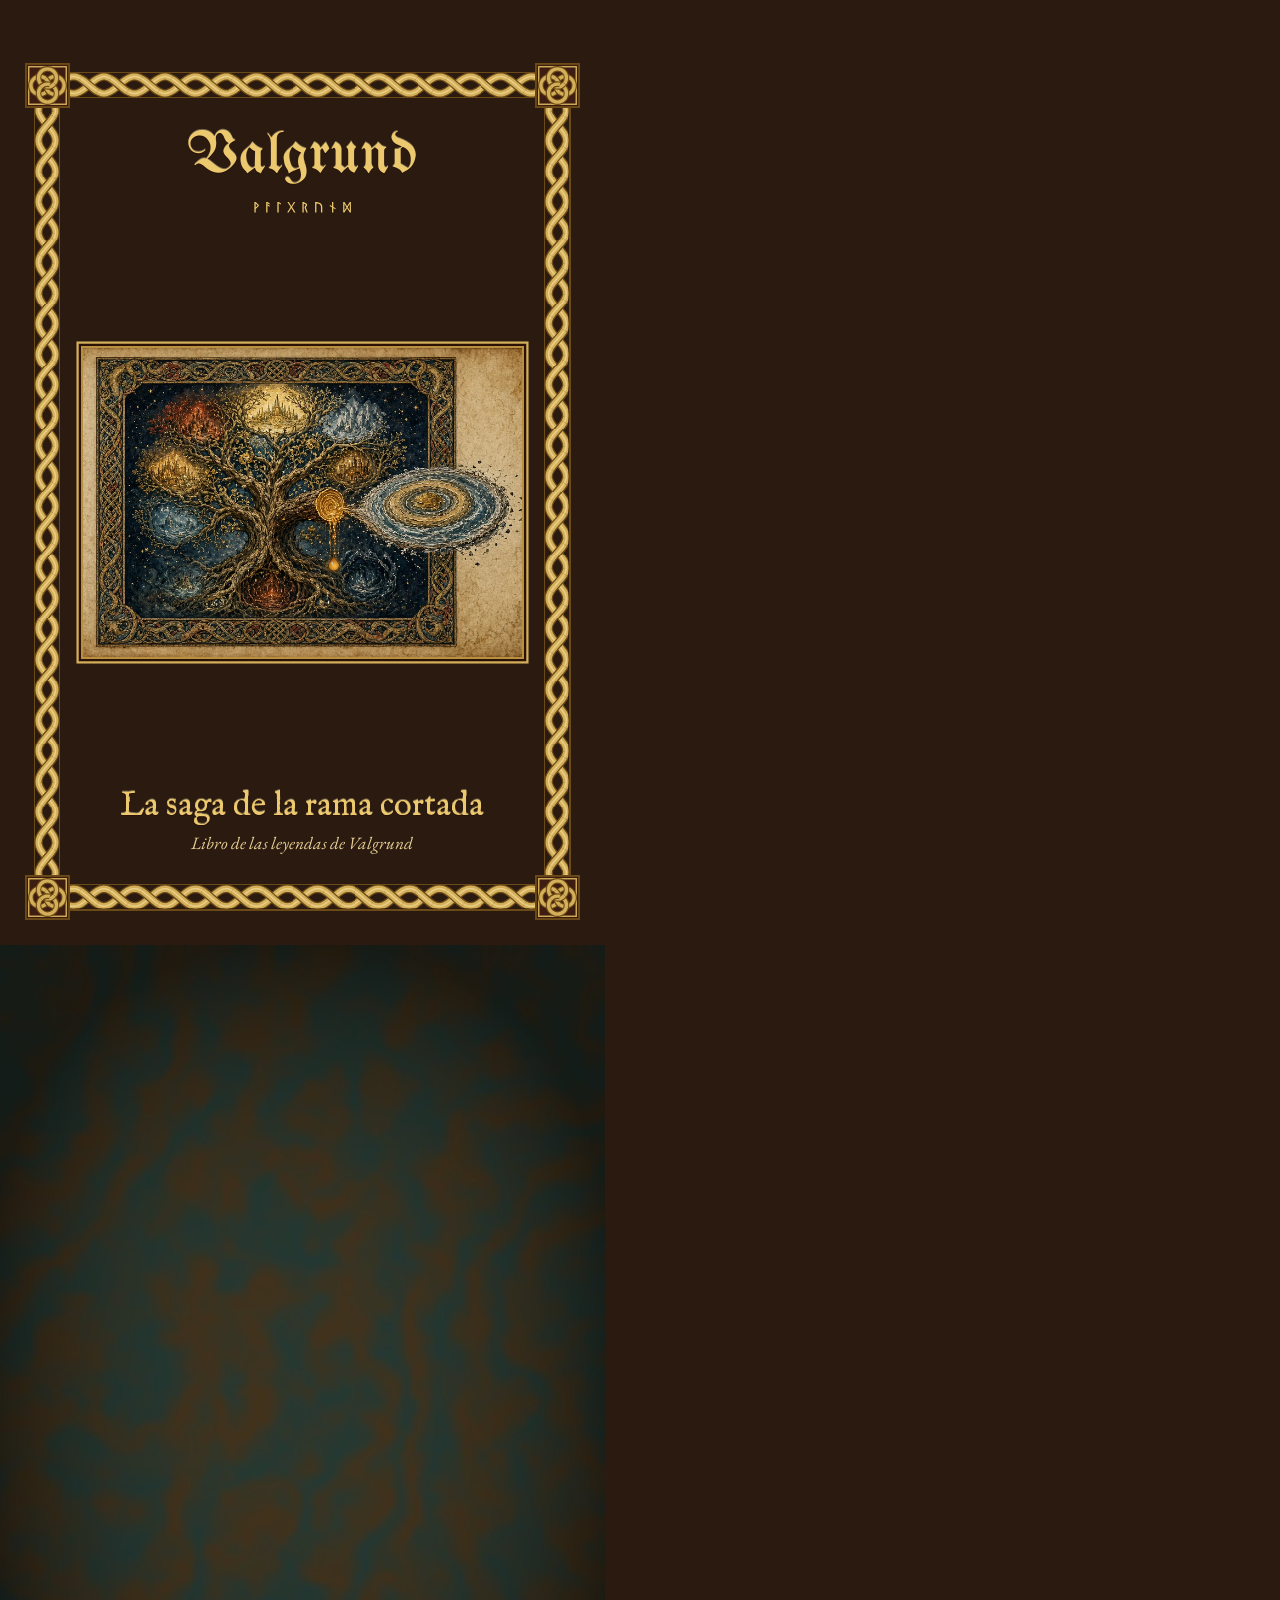
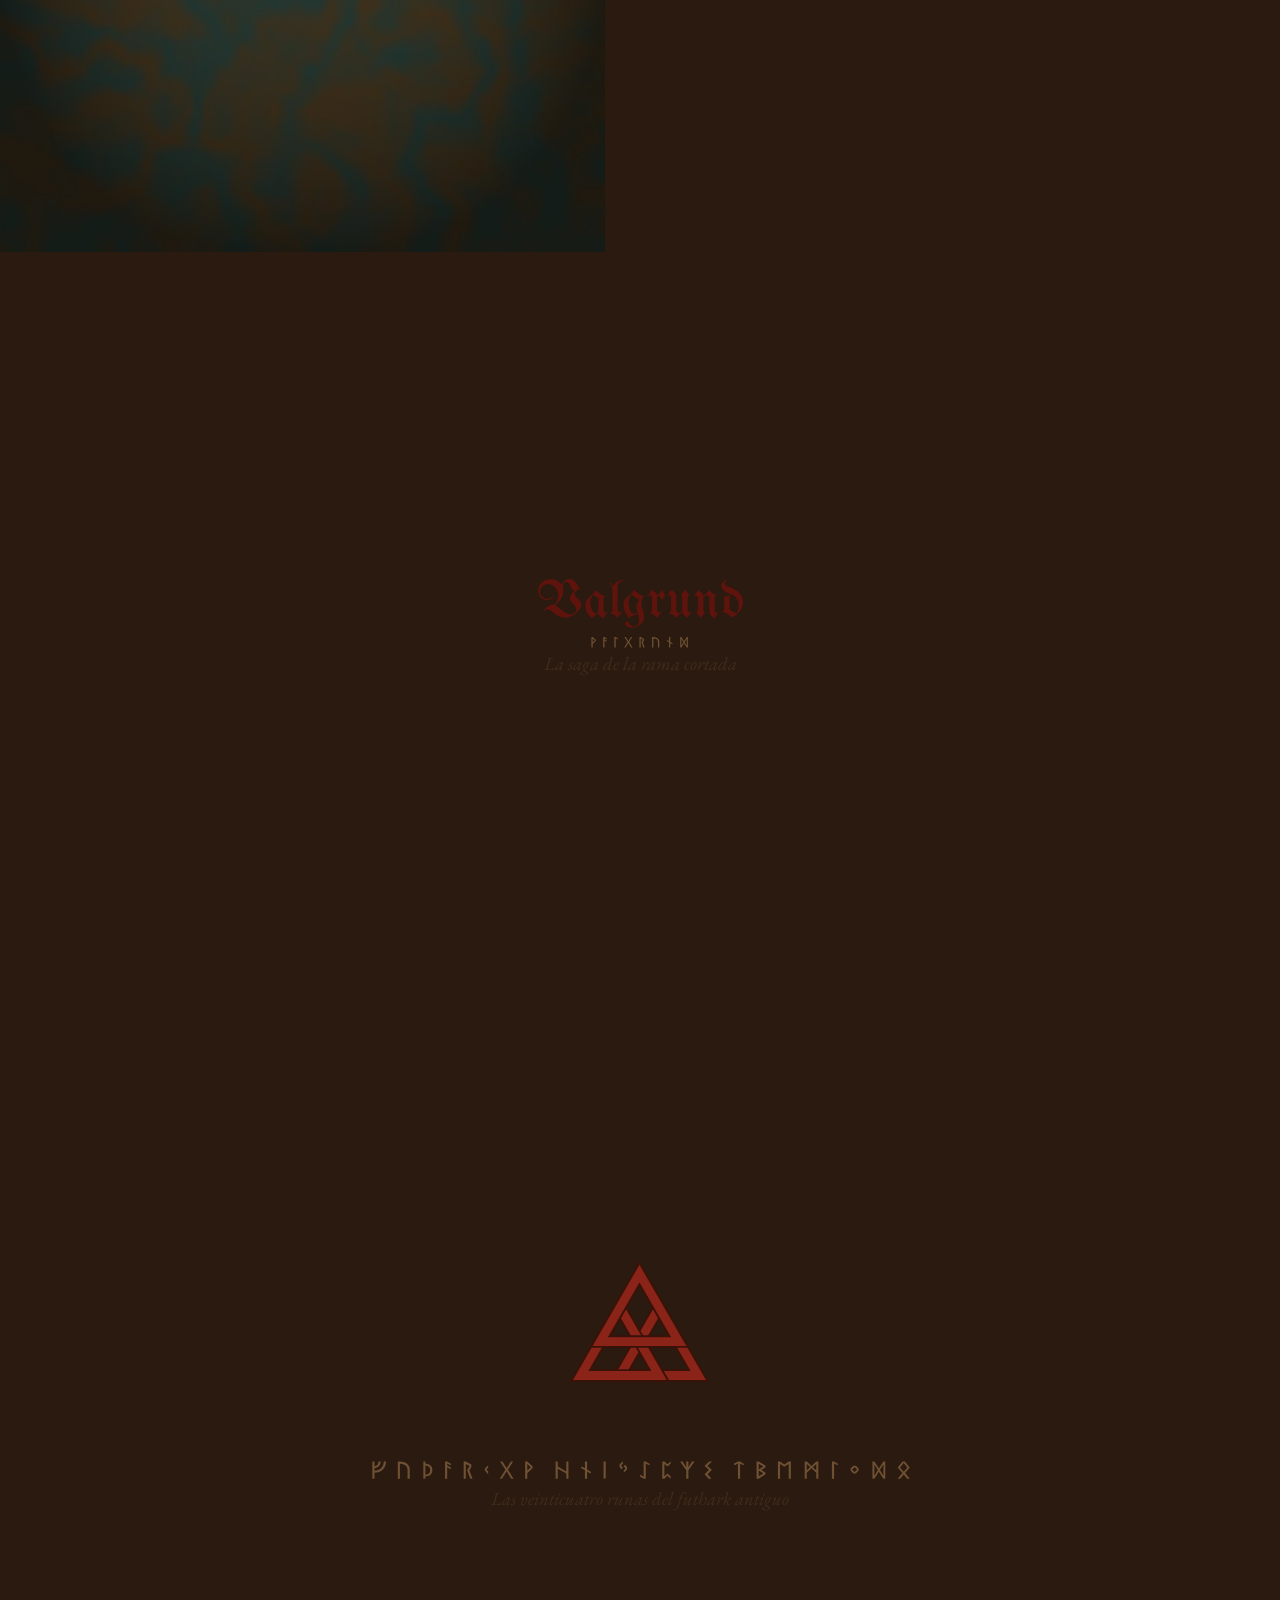
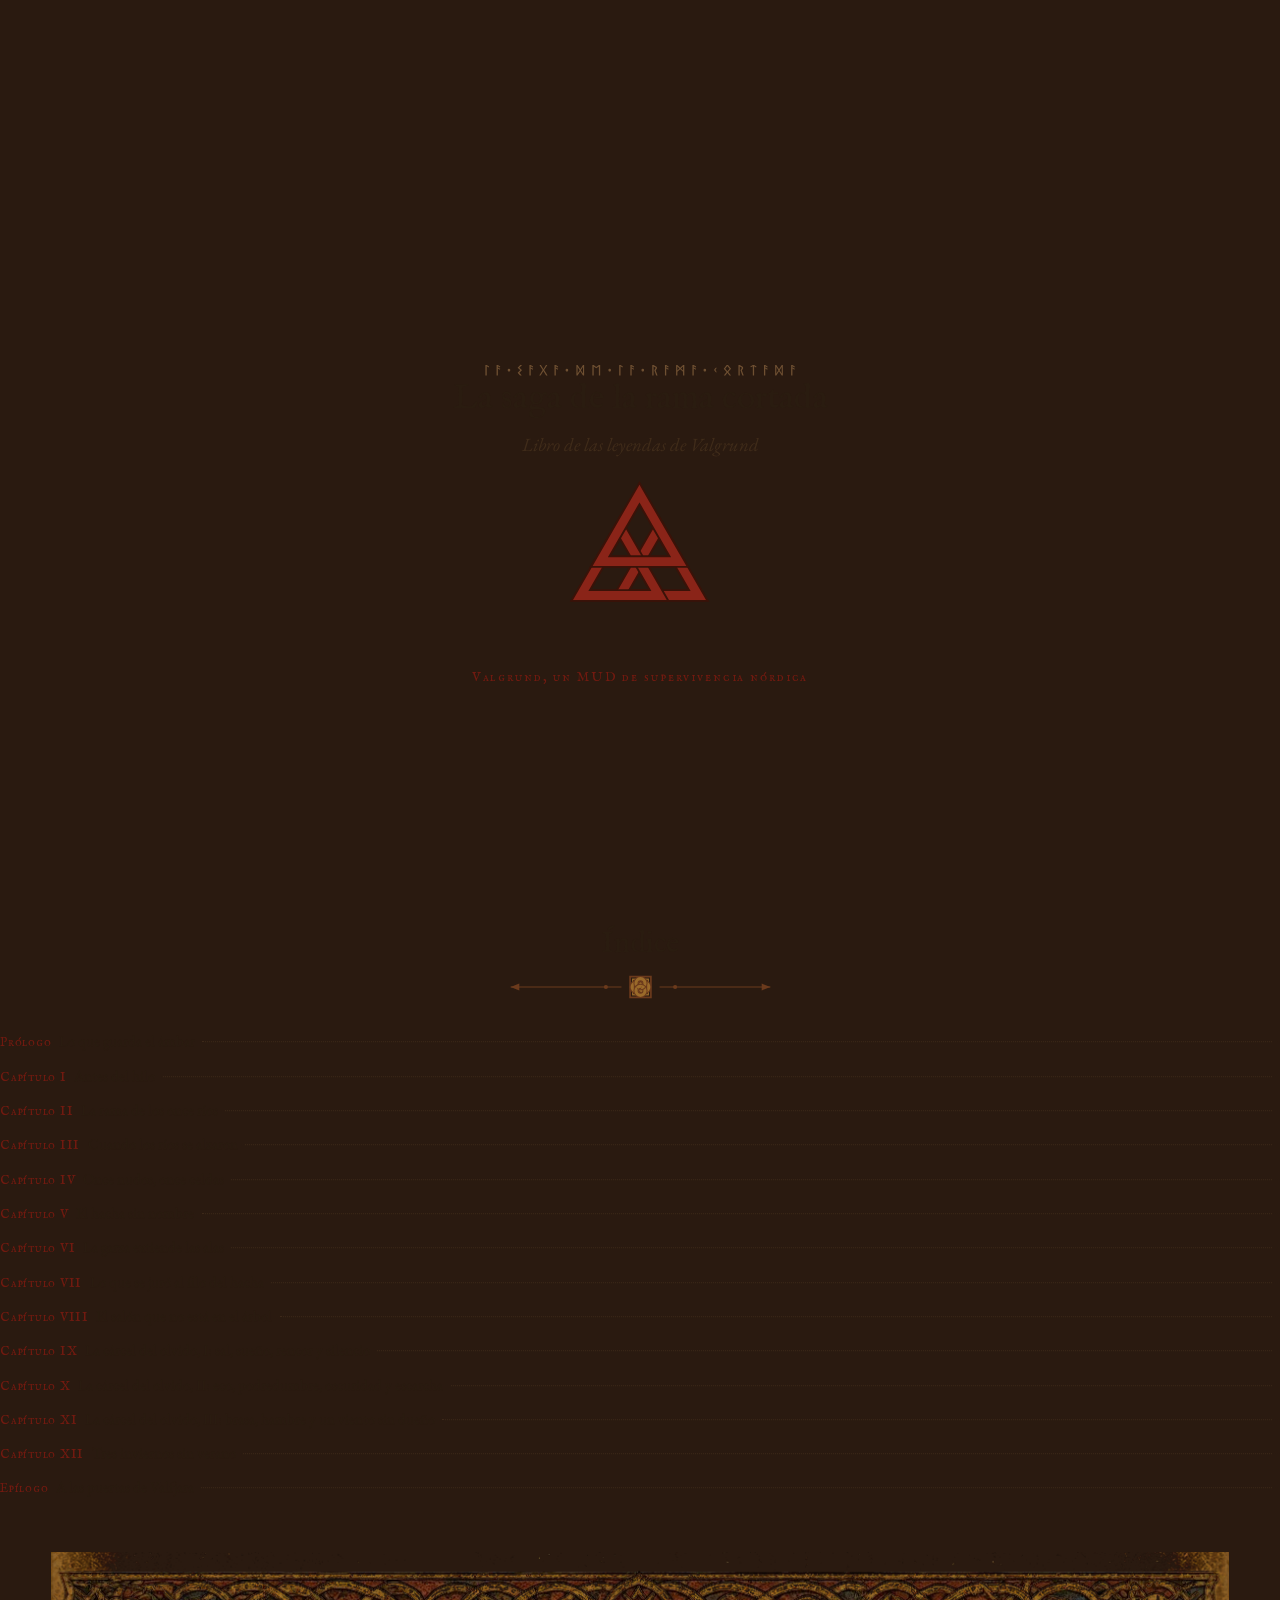
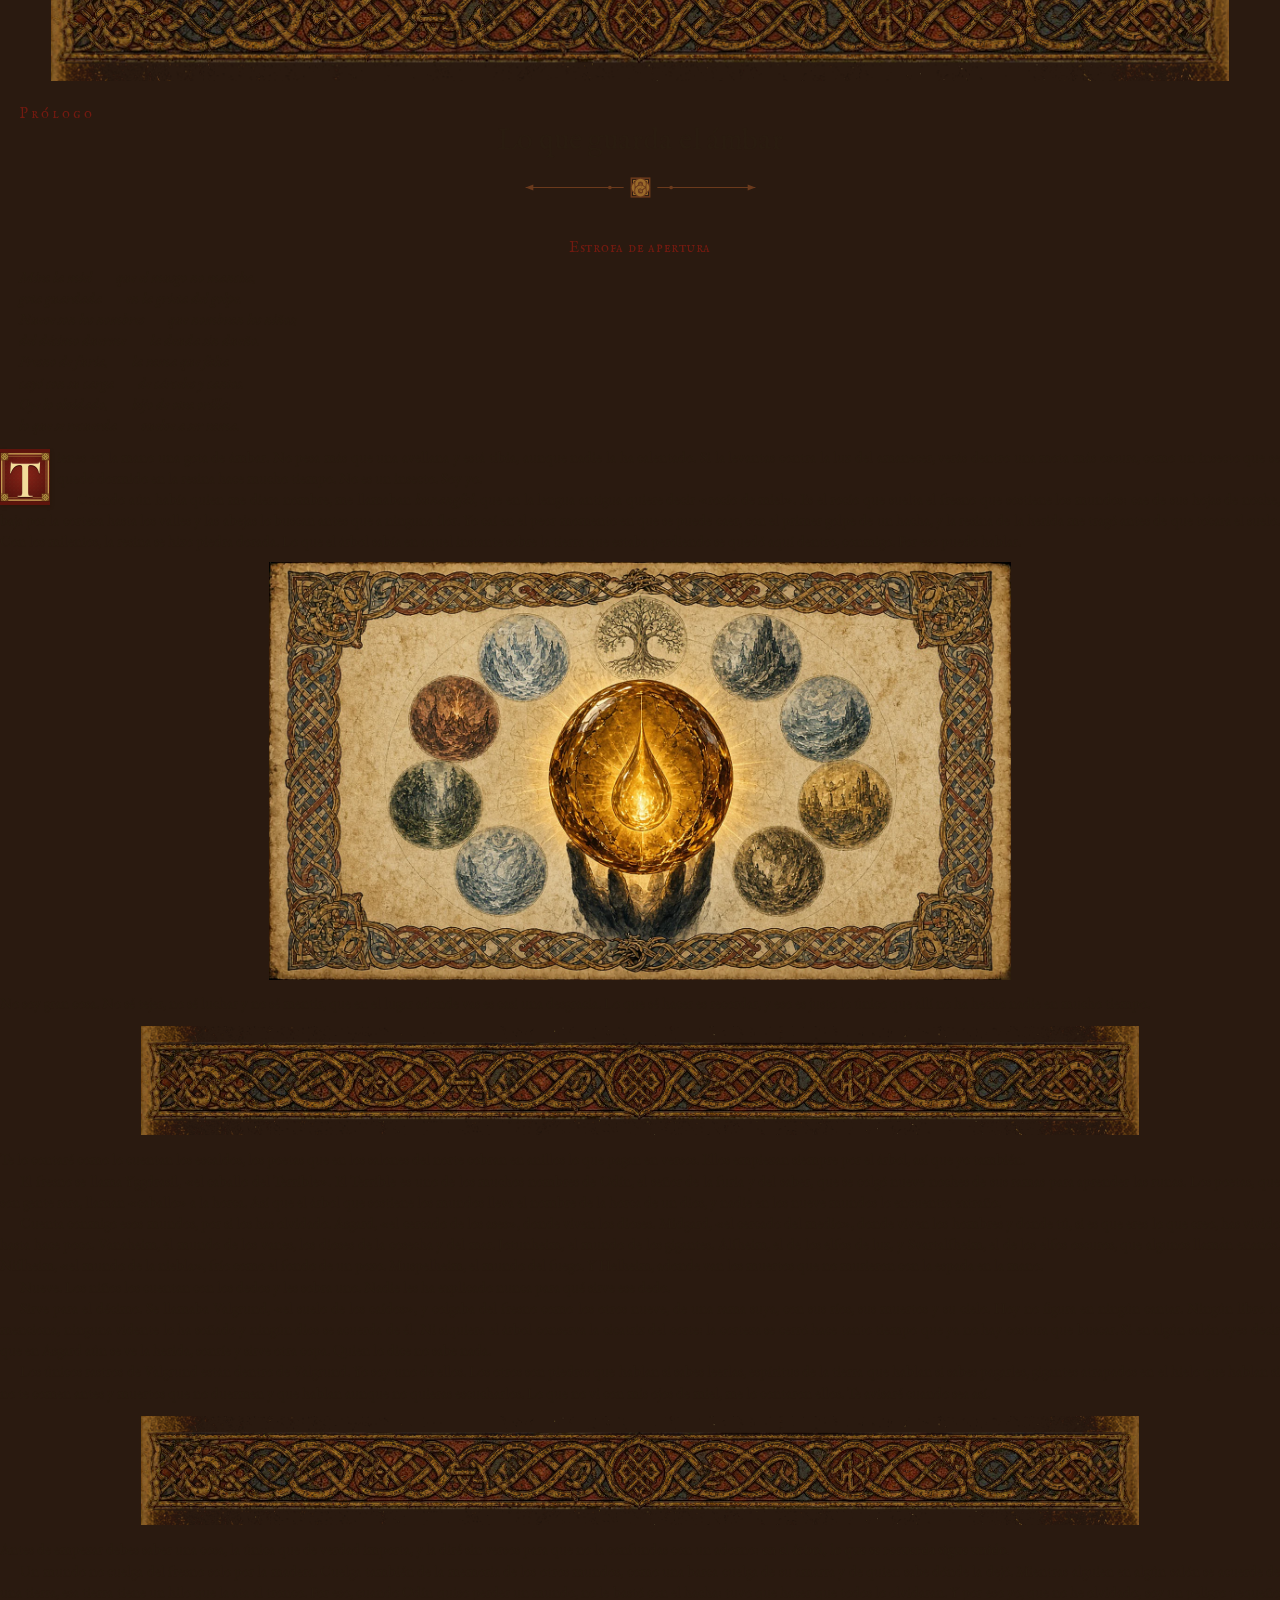
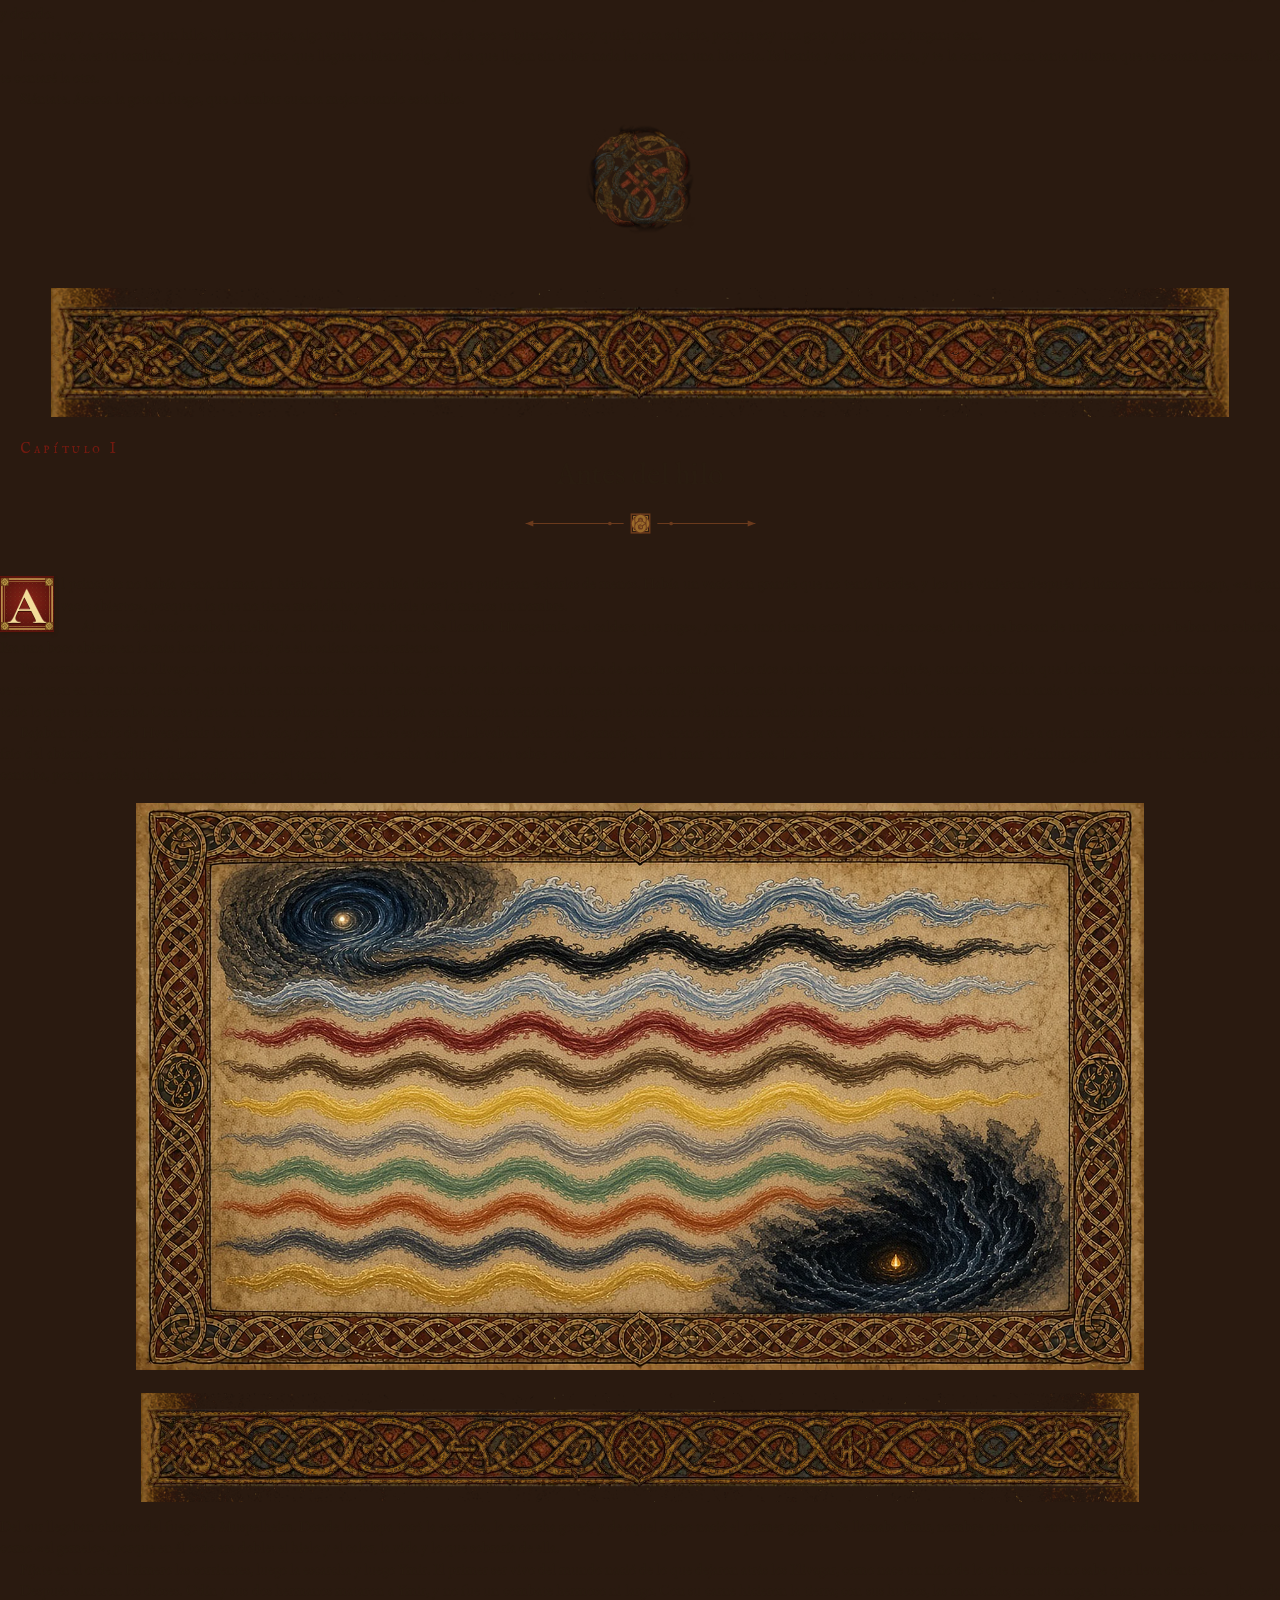
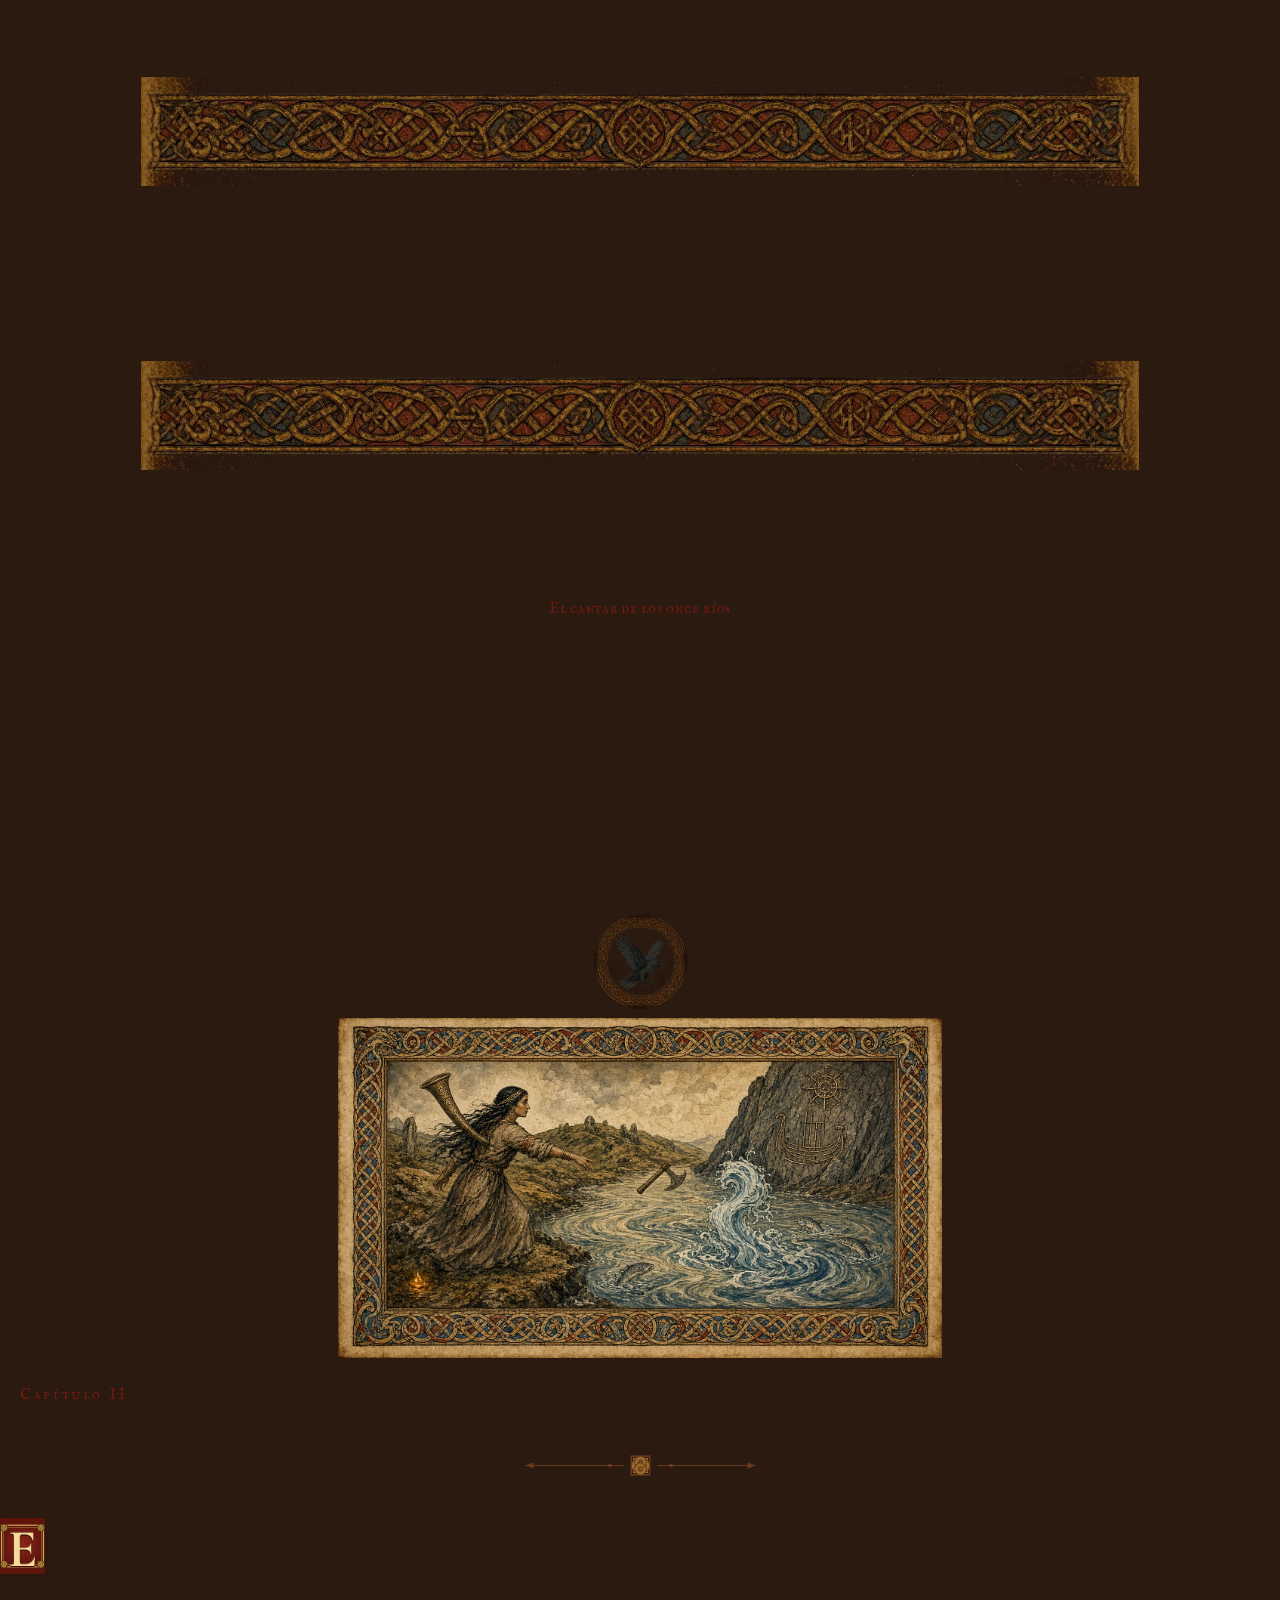
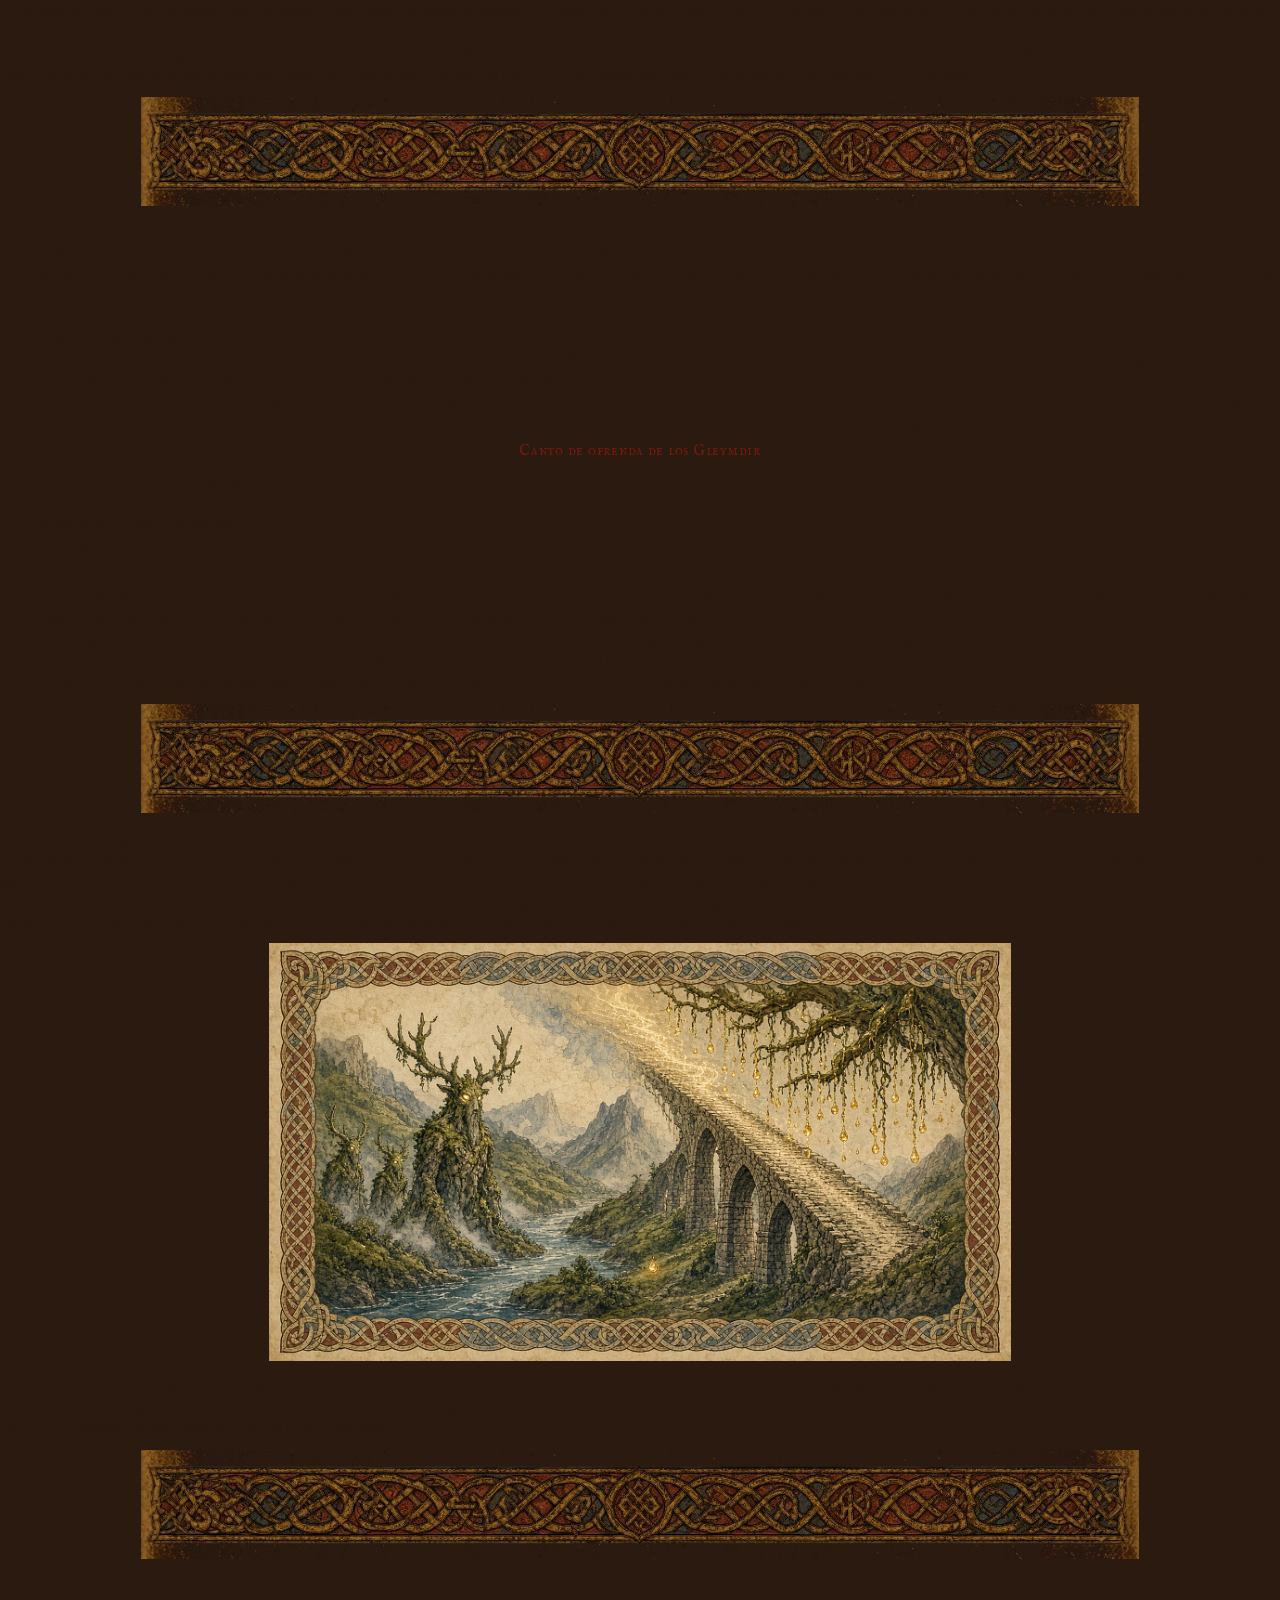
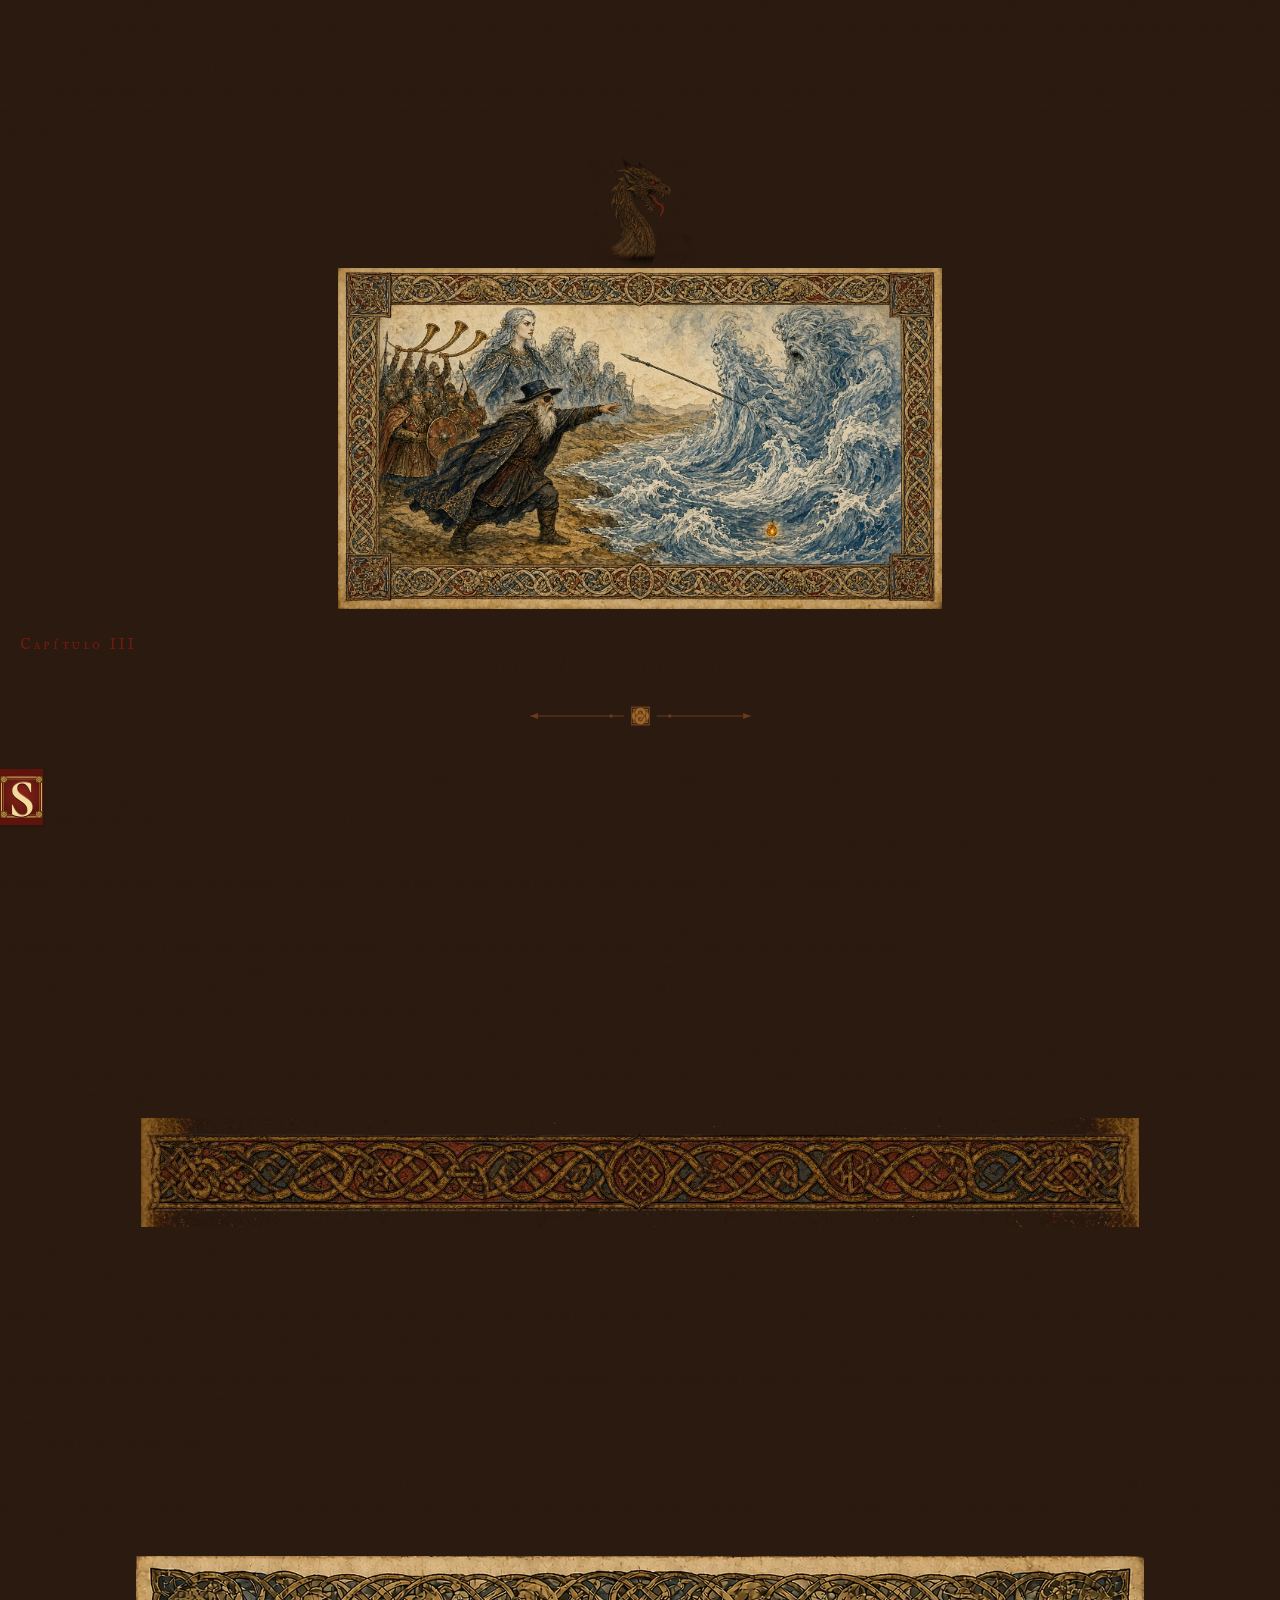
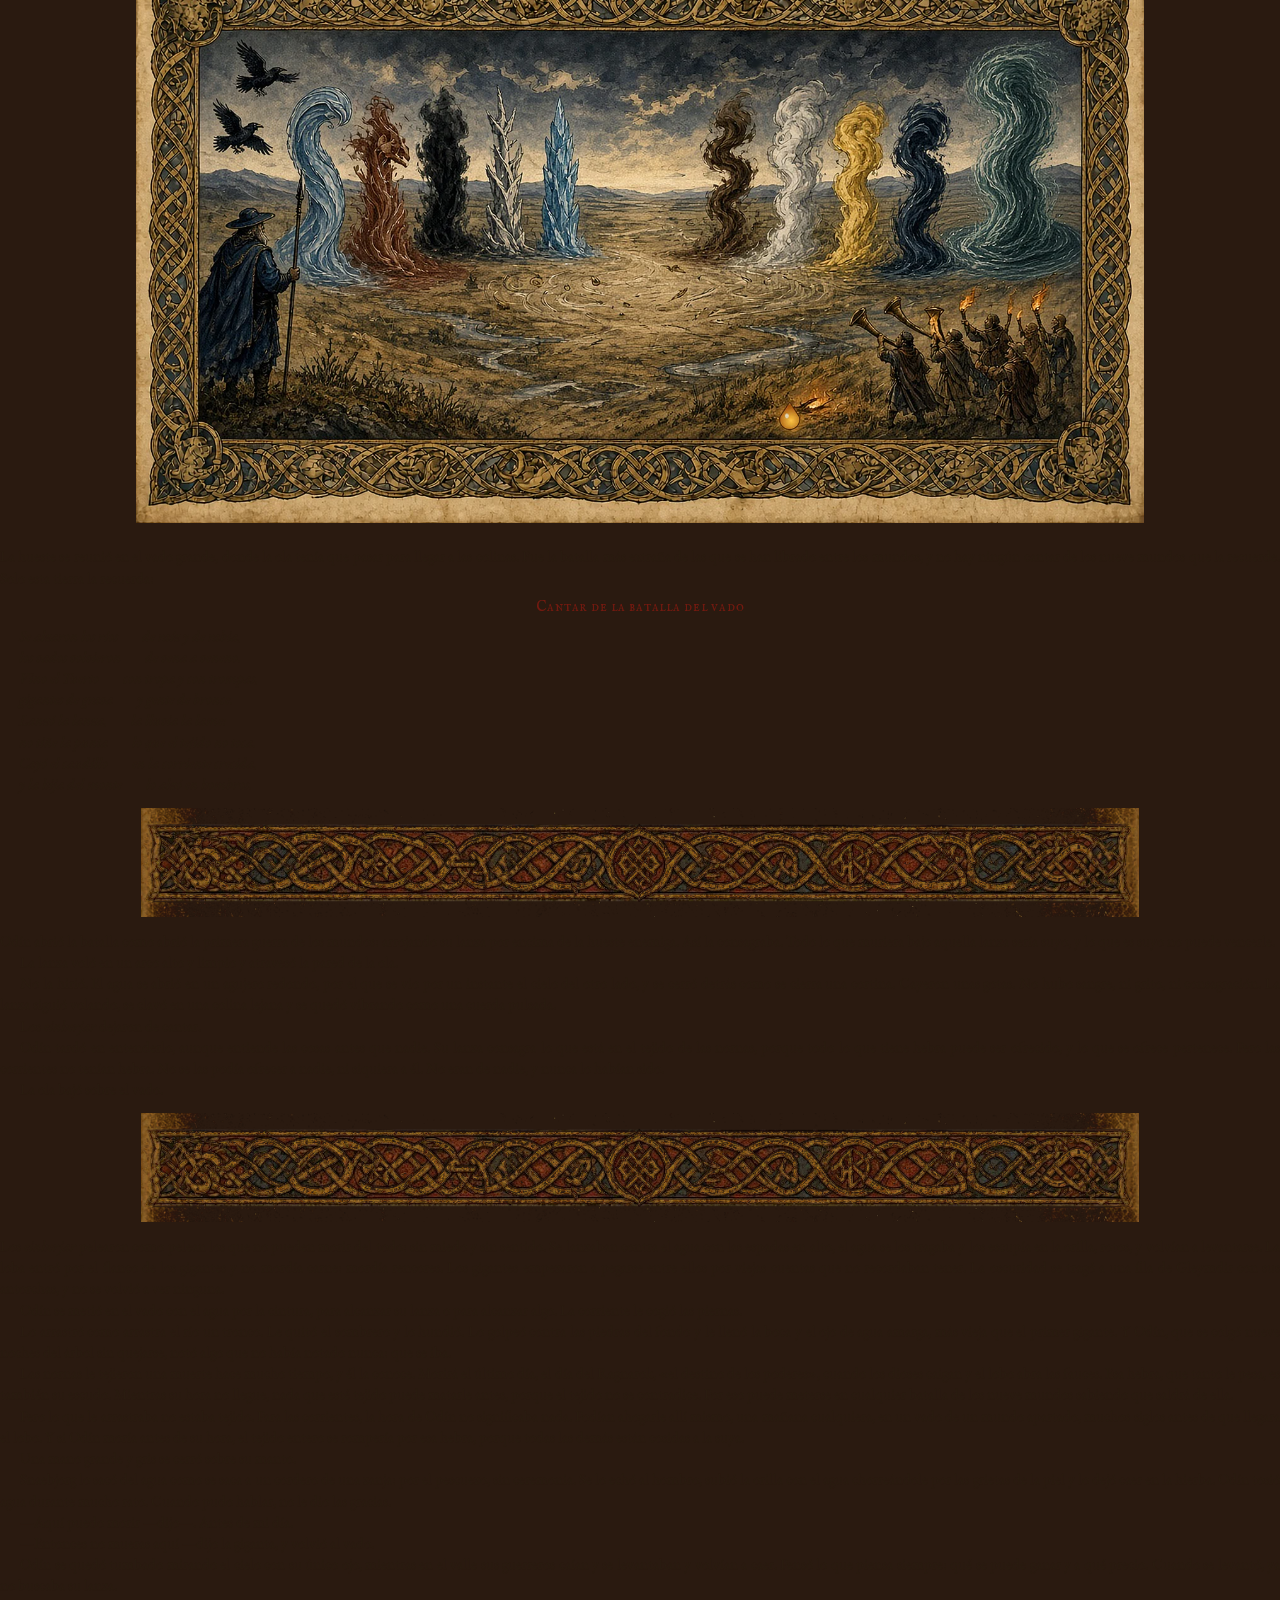
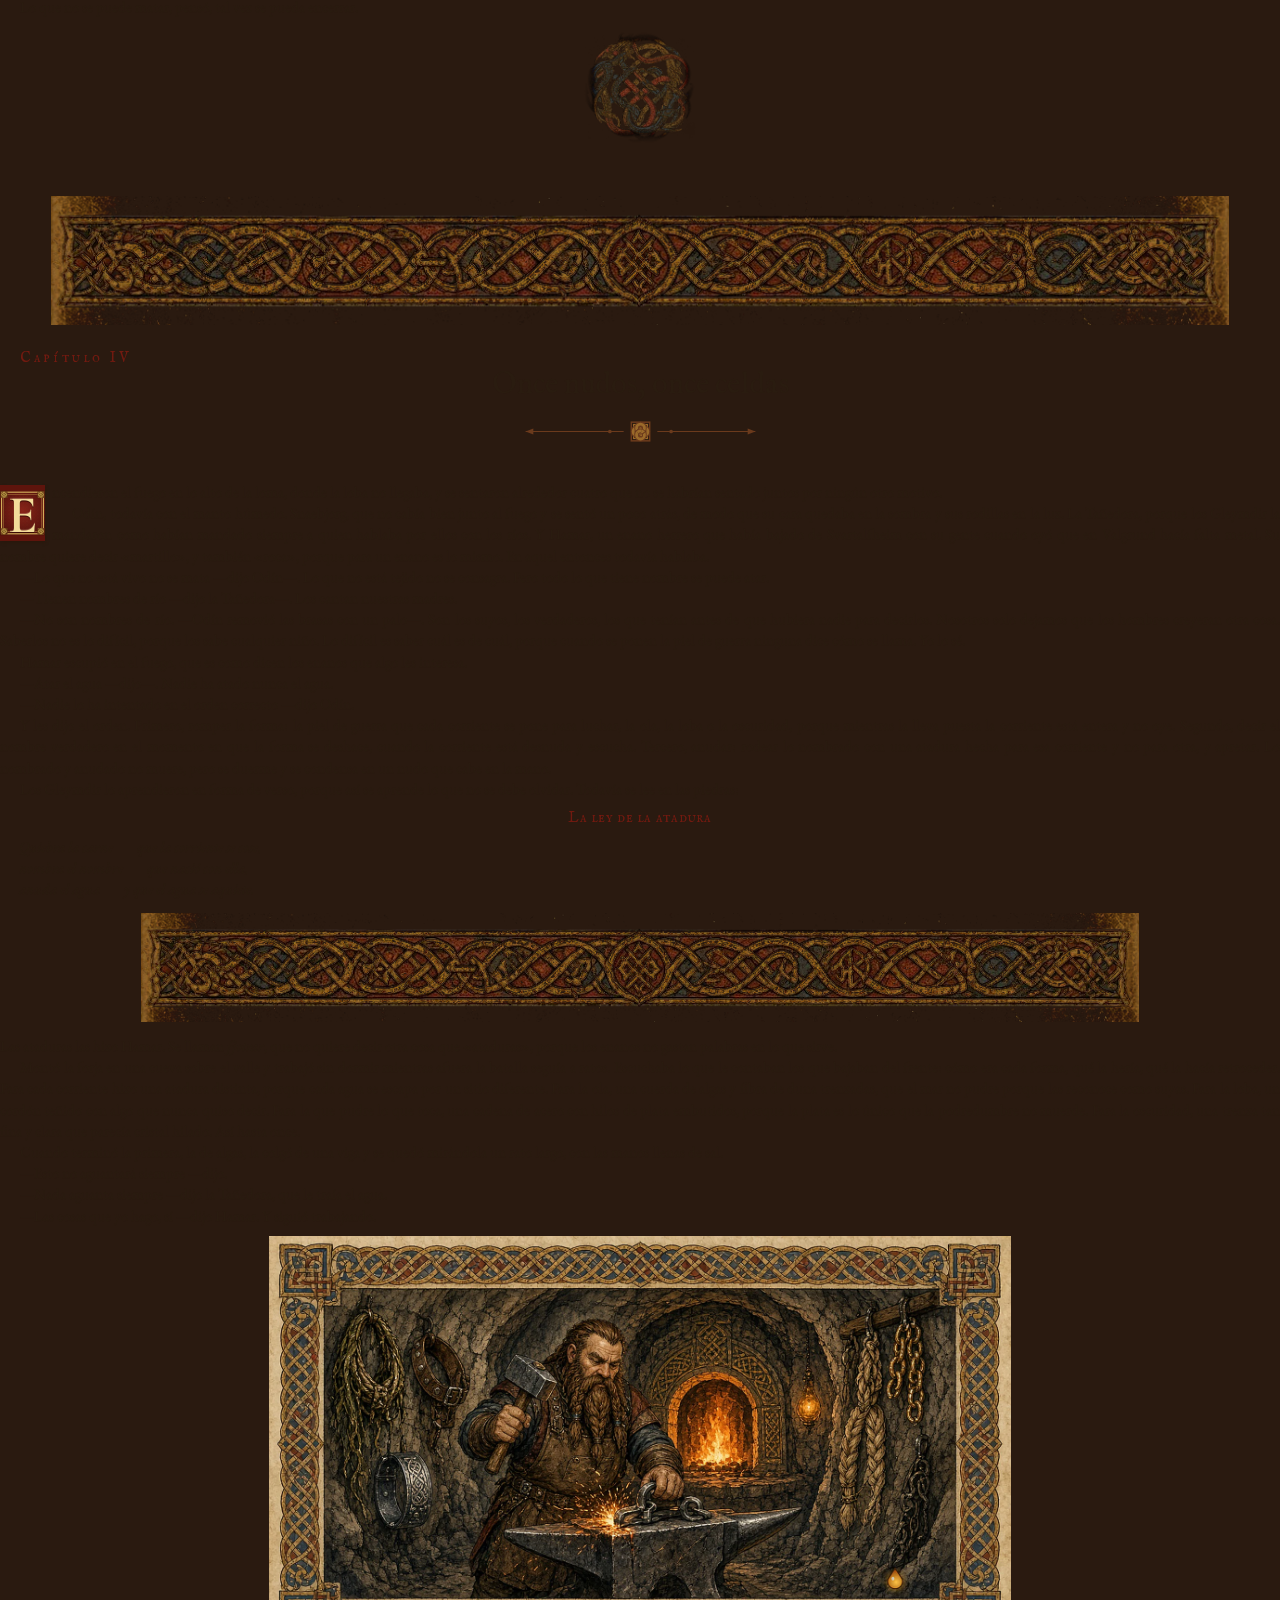
==== commit aff81a80: "Publicar libro web (2026-10-07 12:49 CEST)" ====
--- a/imprimir.html
+++ b/imprimir.html
@@ -90,9 +90,9 @@
 <p>A los dioses no les gustaba tener en sus mundos algo sin hebra, así que hicieron lo que hacen siempre con lo que no entienden: lo encauzaron y le pusieron nombre. Abrieron lechos de roca, levantaron orillas y empujaron las corrientes hacia ellos, igual que un labrador cava acequias para que la crecida no le arrase el campo. Las corrientes se dejaron llevar, o lo fingieron. Desde entonces corrieron como ríos, con orillas, vados y peces, y en las orillas se sentaron los hombres a lavar la ropa sin saber qué lavaban.</p>
 <p>Los dioses las llamaron por sus nombres, que eran suyos desde antes de que nadie los dijera, y dejaron que los hombres creyeran que eran nombres de río. Con el tiempo, los nombres bajaron a Midgard, donde las madres los cantan a los niños para dormirlos. Es una canción de cuna. La sabes. Aunque creas que no, tus labios la saben:</p>
 <blockquote class="cita estrofa"><p><em>El cantar de los once ríos</em></p>
-<p>Svol y Slid,<span class="cesura"> </span>la serena y la sombría,<br>Sylg que sorbe<span class="cesura"> </span>los sorbos del mundo,<br>Gunnthra la de guerra,<span class="cesura"> </span>Gjol la que gime,<br>Fjorm la que fuga,<span class="cesura"> </span>Fimbulthul de fábulas,<br>Leiptr que luce<span class="cesura"> </span>y la loba Ylg,<br>Vid la vasta<span class="cesura"> </span>y Hrid la ventisca:<br>duerme, que duermen<span class="cesura"> </span>los once en su dique.</p>
-</blockquote>
-<p>Para que no te pierdas, te diré lo que quieren decir esos nombres, sin rodeos. Svol es «la fresca», la serena. Slid es «la temible». Sylg, «la que traga». Gunnthra, «el ansia de batalla». Gjol, «la que resuena». Fjorm, «la que se apresura». Fimbulthul, «el gran recitador». Leiptr, «el relámpago». Ylg, «la loba». Vid, «la ancha». Y Hrid, «la ventisca».</p>
+<p>Svol y Slid,<span class="cesura"> </span>la serena y la sombría,<br>Sylg que sorbe<span class="cesura"> </span>los sorbos del mundo,<br>Gunnthra la de guerra,<span class="cesura"> </span>Gjol la que gime,<br>Fjorm la que fuga,<span class="cesura"> </span>Fimbulthul de fábulas,<br>Leiptr que luce<span class="cesura"> </span>y la loba Ylgur,<br>Vid la vasta<span class="cesura"> </span>y Hrid la ventisca:<br>duerme, que duermen<span class="cesura"> </span>los once en su dique.</p>
+</blockquote>
+<p>Para que no te pierdas, te diré lo que quieren decir esos nombres, sin rodeos. Svol es «la fresca», la serena. Slid es «la temible». Sylg, «la que traga». Gunnthra, «el ansia de batalla». Gjol, «la que resuena». Fjorm, «la que se apresura». Fimbulthul, «el gran recitador». Leiptr, «el relámpago». Ylgur, «la loba». Vid, «la ancha». Y Hrid, «la ventisca».</p>
 <p>Las madres de Midgard no saben nada de esto. Para ellas son once ríos de un país lejano, de esos que se nombran en las canciones porque suenan bien. Lo cantan con la boca medio dormida, junto al fuego, y el niño se duerme al llegar a la loba. Así es como un nombre verdadero sobrevive a todo: escondido en una nana, como un cuchillo en un cesto de lana.</p>
 <p>Tú la aprendiste así. Por eso te necesitan.</p>
 <div class="remate" aria-hidden="true" style="background-image:url('imagenes/adorno-vineta-cuervo.webp')"></div>
@@ -319,10 +319,10 @@
 <p>La batalla del vado había dejado muchos muertos buenos. Había Gleymdir que murieron con la trompa en la boca, <em>einherjar</em> que la corriente deshizo por segunda vez y gigantes que cayeron en el barro con la maza todavía en la mano. Las valquirias bajaron sobre ellos en un vuelo abierto, inclinadas, con los brazos extendidos, como bajan siempre a recoger lo que es suyo.</p>
 <p>Y no se posaron. No pudieron. Algo en el aire de Valgrund, aquella mañana, ya les cerraba el paso: la tierra estaba a punto de dejar de pertenecer al árbol, y ellas son del árbol. Pasaron a un palmo de los muertos sin tocarlos, una vez y otra vez, y de sus mantos se desprendieron plumas blancas que cayeron sobre el pecho de los cuerpos que no podrían llevarse.</p>
 <figure class="fig fig--panoramica"><img src="imagenes/cap07-plumas-sobre-el-campo.webp" alt="Cinco valquirias con alas blancas sobrevuelan sin posarse un campo de batalla junto a un río, cubierto de muertos y escudos, mientras caen plumas blancas sobre los cuerpos." width="1600" height="900" decoding="async"></figure>
-<p>La que iba delante se llamaba Skuld. Su nombre quiere decir «lo que será», y es la más joven de las tres nornas, la que teje el porvenir. Es la única de las tejedoras que deja a veces el telar para cabalgar con las valquirias, y nadie sabe si es más norna que valquiria o al revés. En la lengua antigua, <em>skuld</em> quiere decir también «la deuda», lo que se debe y lo que vence. A ella no le parece casualidad. Hizo una seña a sus hermanas, dieron la vuelta sobre el vado y subieron hacia el puente.</p>
-<div class="separador con-banda" role="separator" style="background-image:url('imagenes/adorno-vineta-runas.webp')"></div>
-<p>Llegaron cuando Odín había dado ya el octavo golpe.</p>
-<p>Skuld se puso delante de él, en el aire, a la altura del hacha. No se posó en la rama ni en el puente, porque los dos eran ya casi de Valgrund. Las otras ocho se quedaron detrás, en un semicírculo de alas blancas contra el cielo.</p>
+<p>La que iba delante se llamaba Skuld. Su nombre quiere decir «lo que será», y es la más joven de las tres nornas, la que teje el porvenir. Es la única de las tejedoras que deja a veces el telar para cabalgar con las valquirias, y nadie sabe si es más norna que valquiria o al revés. En la lengua antigua, <em>skuld</em> quiere decir también «la deuda», lo que se debe y lo que vence. A ella no le parece casualidad. Hizo una seña a sus hermanas para que la esperaran sobre el vado, dio la vuelta y subió sola hacia el puente.</p>
+<div class="separador con-banda" role="separator" style="background-image:url('imagenes/adorno-vineta-runas.webp')"></div>
+<p>Llegó cuando Odín había dado ya el octavo golpe.</p>
+<p>Skuld se puso delante de él, en el aire, a la altura del hacha. No se posó en la rama ni en el puente, porque los dos eran ya casi de Valgrund. Las otras ocho se habían quedado abajo, sobre el vado, tan lejos que desde la rama solo se veían sus plumas, sueltas en el viento.</p>
 <p>—Hay muertos en el vado —dijo Skuld—. Muertos tuyos y muertos buenos. Venimos a elegirlos.</p>
 <p>—No —dijo Odín.</p>
 <p>No dijo más, y no hacía falta. Skuld lo entendió antes de que él terminara la palabra, porque lo que será no tiene secretos para ella. Si las valquirias se llevaban a un solo muerto de Valgrund al Valhalla, ese muerto se sentaría a la mesa con la herida de la batalla del vado. Alguien le preguntaría dónde se la hizo, y él no sabría contestar, y la pregunta quedaría en el aire, y en el árbol lo que se pregunta también tira. El olvido tenía que ser total. Los muertos del vado se quedarían en el vado, sin Valhalla, sin Helheim, que es el reino de los muertos, y sin ningún sitio, y harían de guardia de la cárcel con sus huesos.</p>
@@ -337,10 +337,10 @@
 <p>—Los nudos se aflojan —siguió ella—. Tú lo sabes y yo lo he visto. Con el olvido se aflojarán más despacio, pero las corrientes no estarán atadas para siempre: solo se irán quedando flacas. Llegará un día en que estén tan flacas que unos mortales puedan atarlas del todo. Ese día, alguien tendrá que venir a terminar lo que dejas a medias. Nosotras no podremos venir, porque nos lo prohíbes. Pero podremos mandar a los nuestros. Muertos elegidos por nosotras, que nunca pasarán por tu salón.</p>
 <p>—¿Y por qué querríais hacer eso?</p>
 <p>—Por el precio —dijo Skuld—. Cuando los Once estén atados y la tierra limpia, el décimo reino será nuestro. No tuyo, ni de los dioses, ni del árbol. Nuestro.</p>
-<p>Las ocho valquirias de detrás no se movieron. Una de ellas, la más alta, cerró los ojos.</p>
+<p>Abajo, sobre el vado, las otras ocho lo oyeron, aunque estaban lejos, porque lo que dice una valquiria en el aire lo oyen todas sus hermanas. Ninguna se movió. La más alta cerró los ojos.</p>
 <p>Odín pensó. Le vi pensar desde la resina, y es algo que da miedo ver. Pensó que una tierra cortada del árbol, sin hebra y sin camino, no valía nada para él. Pensó que las valquirias eran suyas y que lo que es de ellas es suyo. Y pensó, sobre todo, lo que hacía que todo lo demás diera igual: dentro de un momento iba a olvidarlo todo. Olvidaría la tierra, el trato y el precio. No se puede lamentar lo que se ha prometido si no se recuerda haberlo prometido.</p>
 <p>—Decidlo —dijo— para que valga.</p>
-<p>Skuld extendió la mano con la palma hacia abajo, a un palmo del filo del hacha, sin tocarlo. En la otra mano llevaba un huso de hilar sin hilo. Y dijo los términos, y las otras ocho los repitieron detrás, verso a verso, de modo que el pacto se dijo nueve veces a la vez:</p>
+<p>Skuld extendió la mano con la palma hacia abajo, a un palmo del filo del hacha, sin tocarlo. En la otra mano llevaba un huso de hilar sin hilo. Y dijo los términos, y abajo, sobre el vado, las otras ocho los repitieron con ella, verso a verso, de modo que el pacto se dijo nueve veces a la vez, aunque junto al hacha solo se oyó una voz:</p>
 <blockquote class="cita estrofa"><p><em>El cantar de los términos</em></p>
 <p>Ni un muerto mudaremos<span class="cesura"> </span>de este mundo cortado,<br>jamás posaremos<span class="cesura"> </span>pie en su playa;<br>olvidaremos el camino,<span class="cesura"> </span>callaremos el cuento<br>y aguardaremos el agua<span class="cesura"> </span>hasta que adelgace.<br>Cuando la corriente<span class="cesura"> </span>la quiebren los caídos,<br>mandaremos muertos<span class="cesura"> </span>a amansar la marea,<br>y el reino sin rama<span class="cesura"> </span>será refugio nuestro,<br>lejos del lobo,<span class="cesura"> </span>libre del lazo.</p>
 </blockquote>
@@ -349,7 +349,7 @@
 <p>Asintió de todos modos. Ya te he dicho que iba a olvidarlo.</p>
 <div class="separador con-banda" role="separator" style="background-image:url('imagenes/adorno-vineta-runas.webp')"></div>
 <p>Odín dio el noveno golpe. Skuld retiró la mano en el último momento, y el filo pasó por donde había estado su palma.</p>
-<p>Desde arriba, desde el semicírculo de alas, el puente se partió como una rama seca, y la tierra empezó a irse. Las valquirias vieron alejarse los once anillos con sus ríos dormidos, sus muertos y sus tocones, y los miraron mucho rato, que es algo que no hacen nunca con nada que dejen atrás. Luego dieron la vuelta y volaron hacia el Valhalla, y por el camino se les fue olvidando la ruta, como habían jurado. Al llegar ya no sabían por dónde habían venido.</p>
+<p>Skuld voló a reunirse con sus hermanas, y desde el aire las nueve vieron partirse el puente como una rama seca y a la tierra empezar a irse. Vieron alejarse los once anillos con sus aguas dormidas, sus muertos y sus tocones, y los miraron mucho rato, que es algo que no hacen nunca con nada que dejen atrás. Luego dieron la vuelta y volaron hacia el Valhalla, y por el camino se les fue olvidando la ruta, como habían jurado. Al llegar ya no sabían por dónde habían venido.</p>
 <p>Lo que no olvidaron fueron los términos. Se los llevaron dentro, en un cantar que no se canta en ningún salón y que no se ha escrito en ninguna piedra, un cantar que solo oyen ellas, igual que se oye la propia sangre en los oídos cuando todo calla. No recordaban el camino ni la tierra. Recordaban que se les debía algo, y que el día de cobrarlo llegaría.</p>
 <p>Las plumas que viste caer en el vacío al final del corte eran suyas. Se desprendieron de los mantos cuando dieron la vuelta, y cayeron hacia la tierra que se iba sin llegar a tocarla. Algunas siguen cayendo.</p>
 <p>Ahora ya sabes lo que se habló en aquella pausa antes del noveno golpe. Y sabes algo que no sabe nadie más en los nueve mundos, ni siquiera el que lo juró.</p>
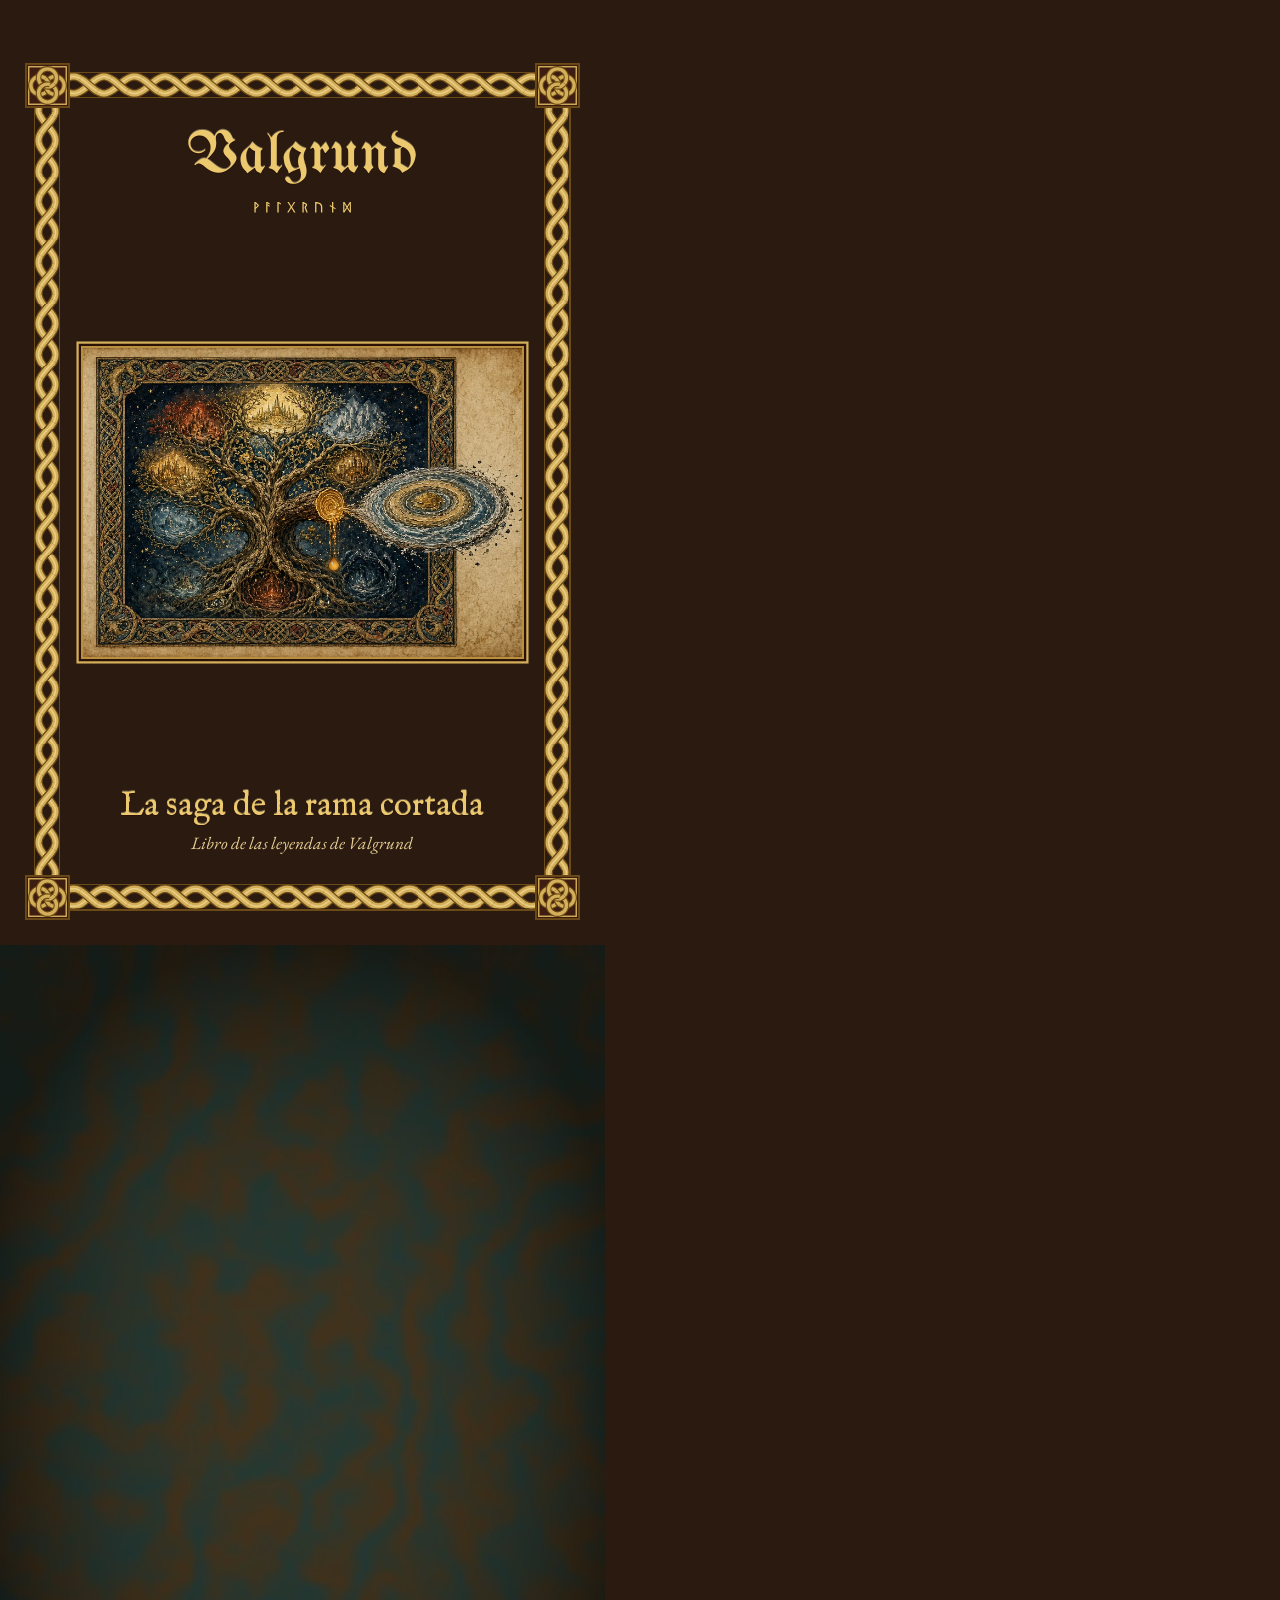
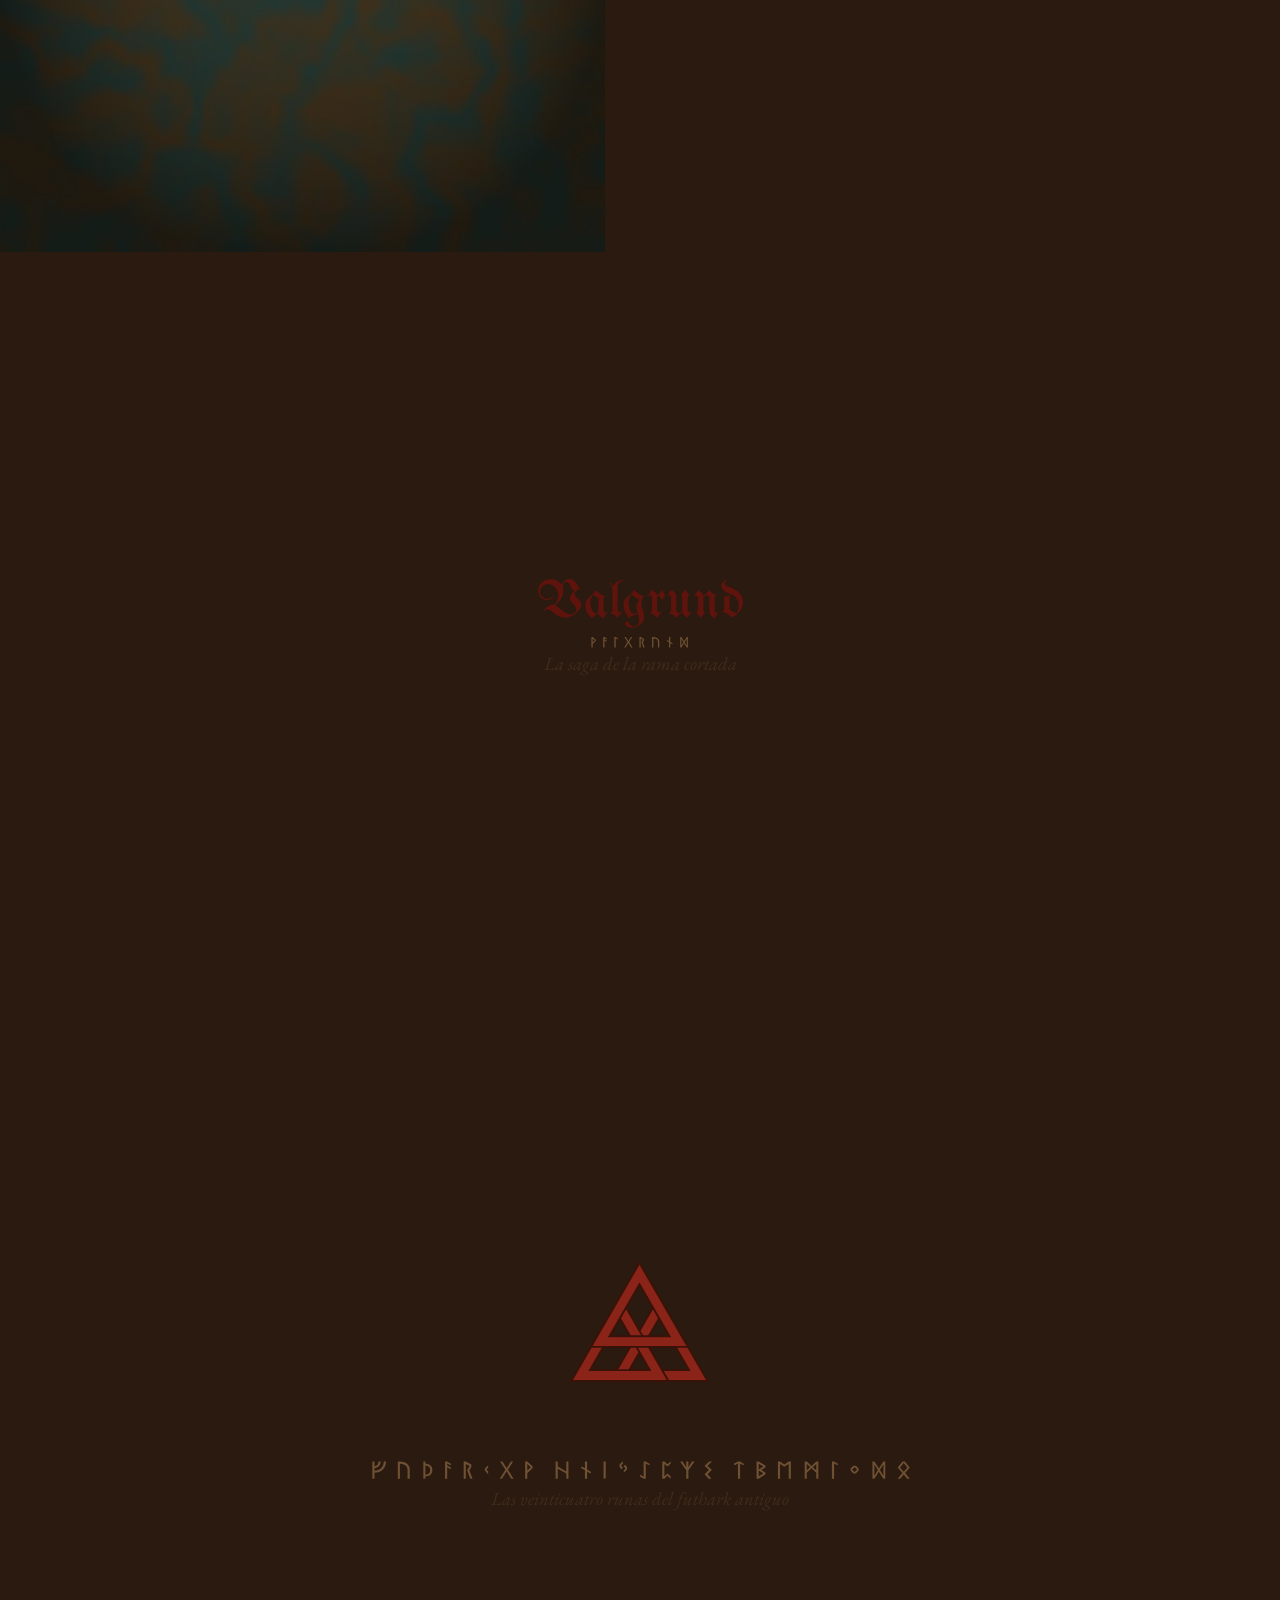
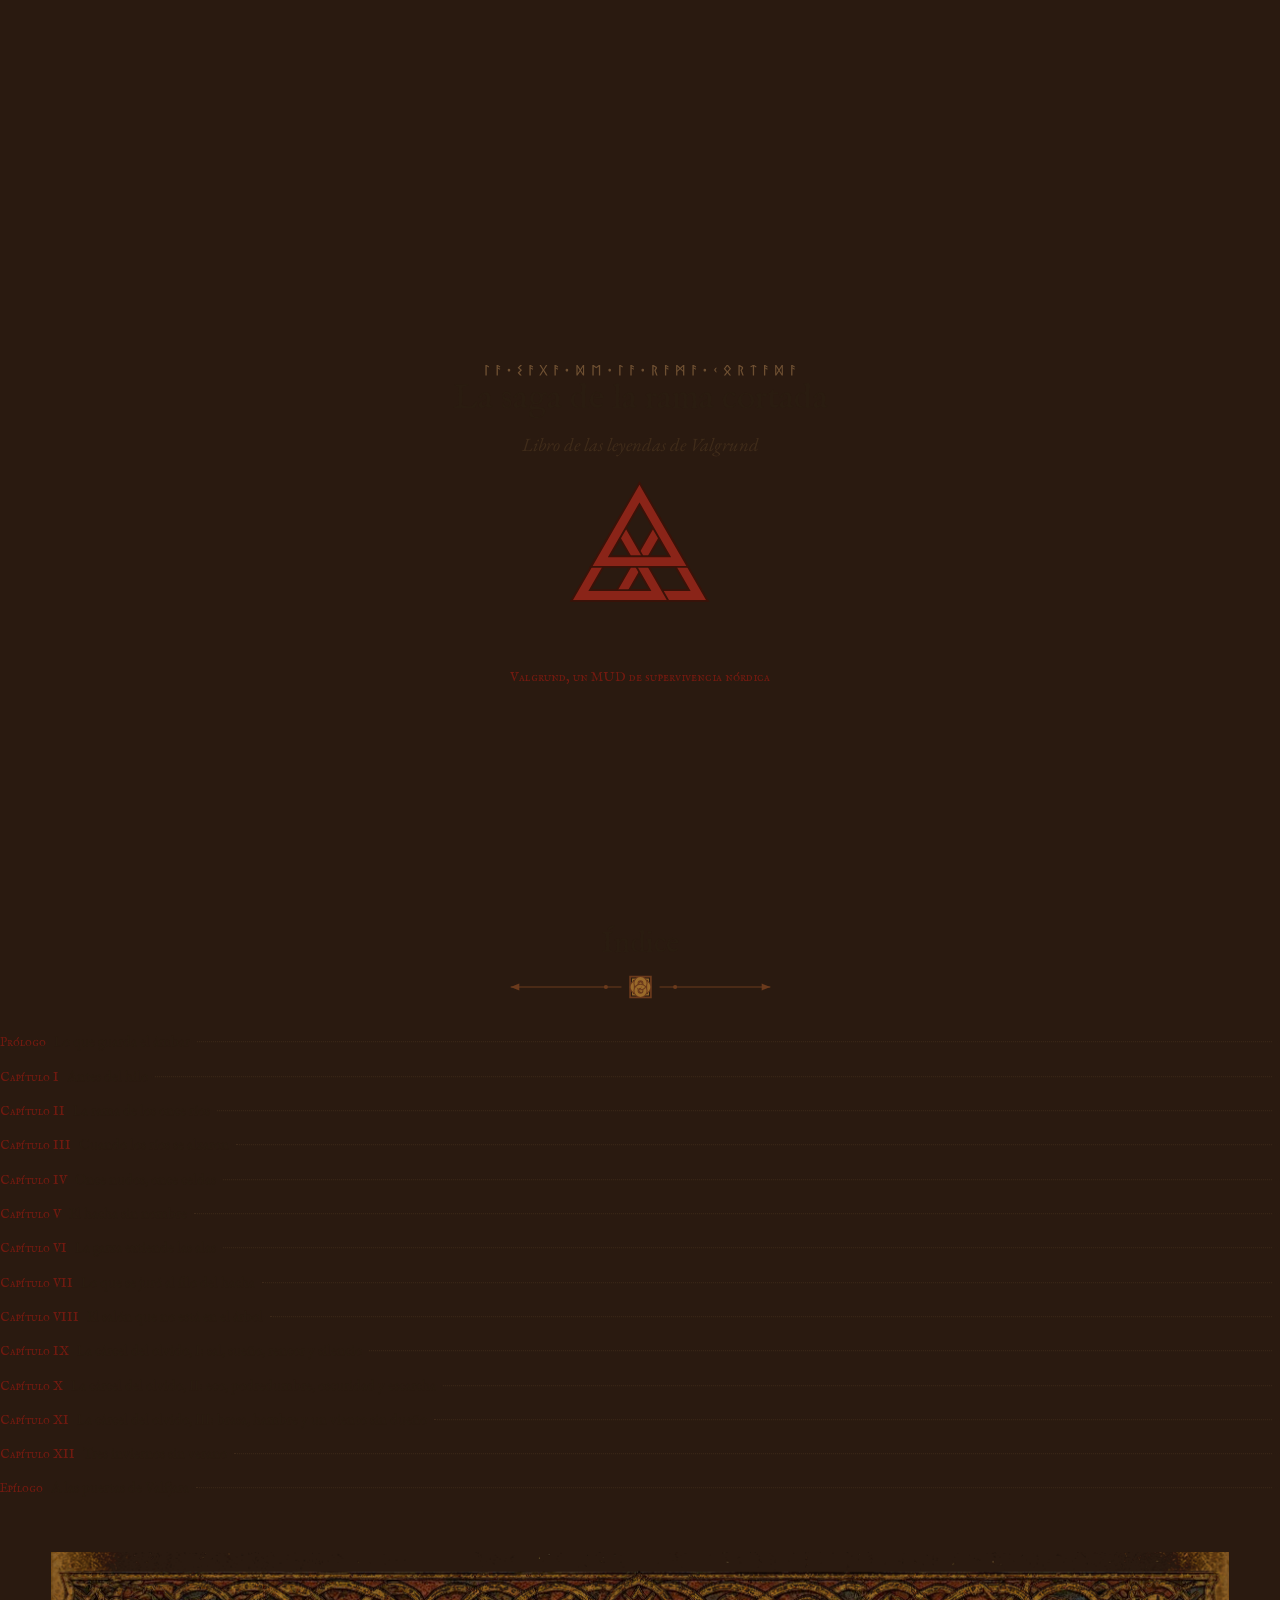
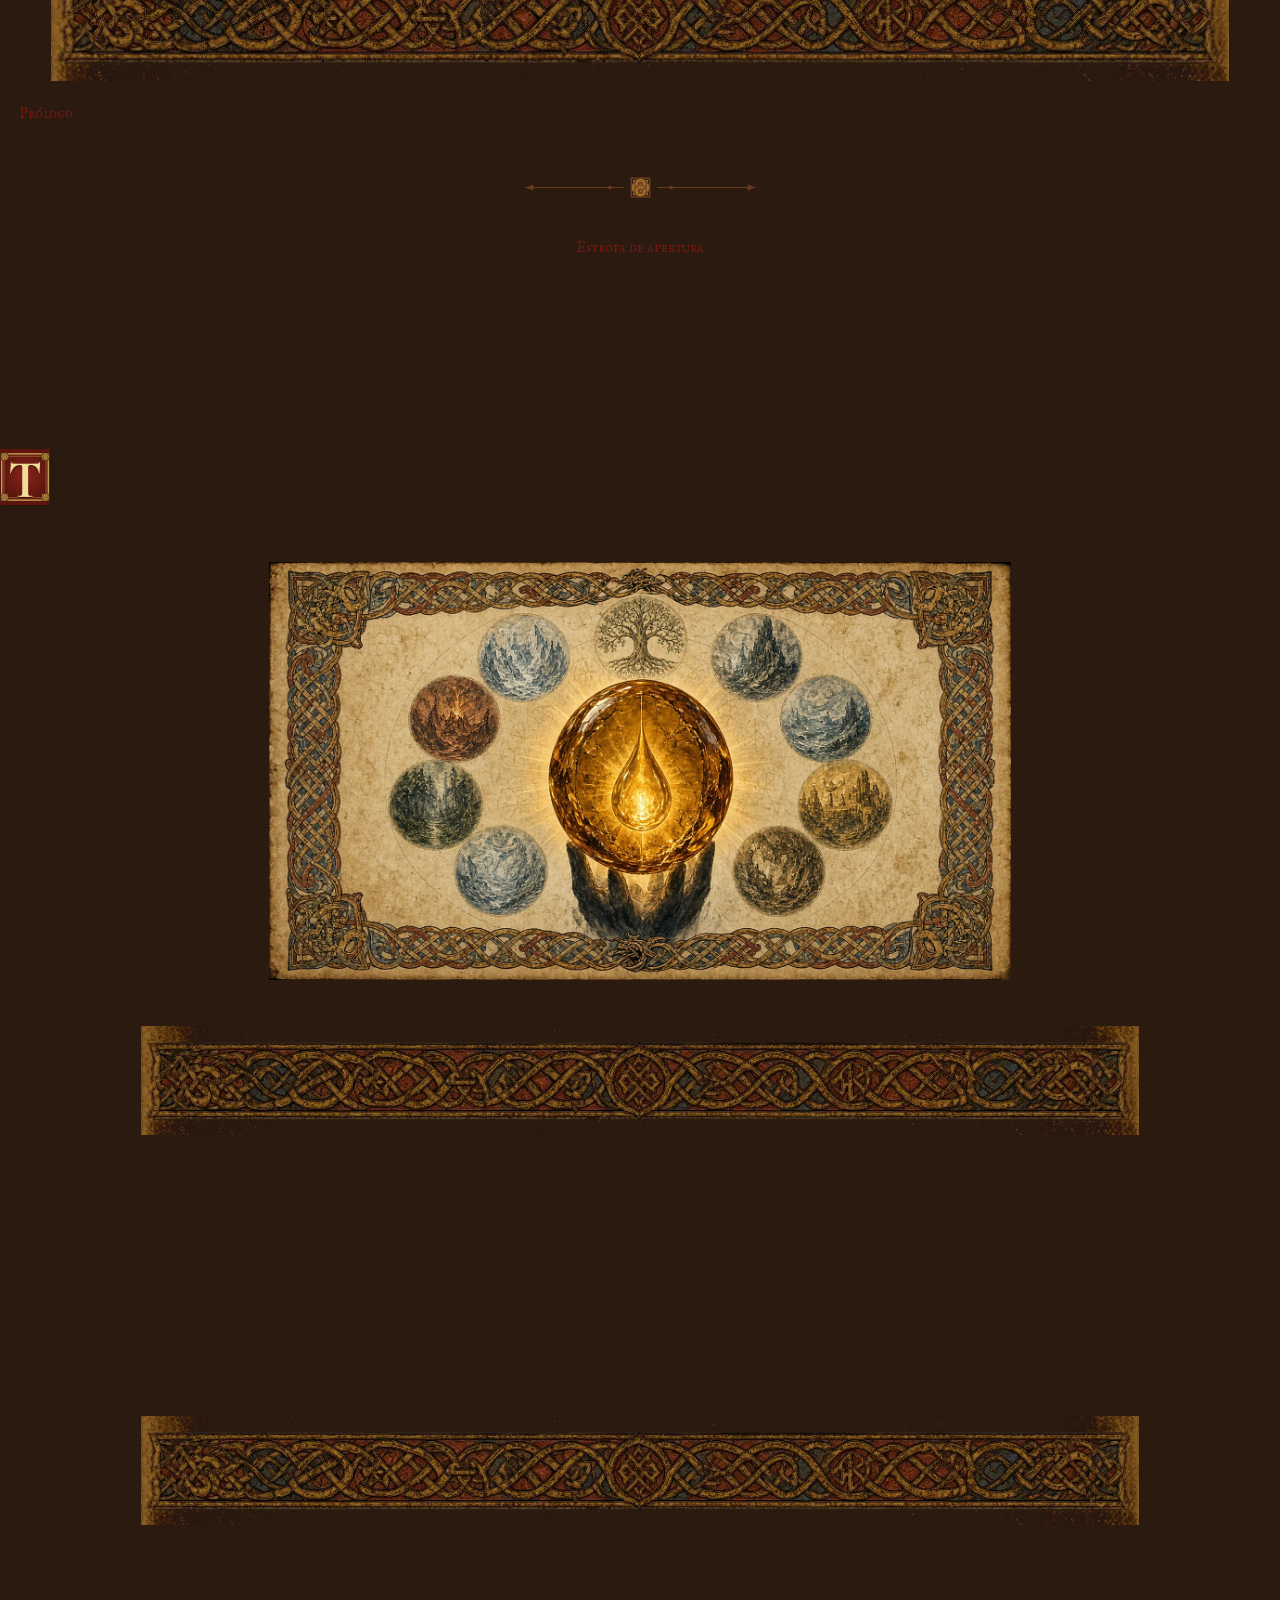
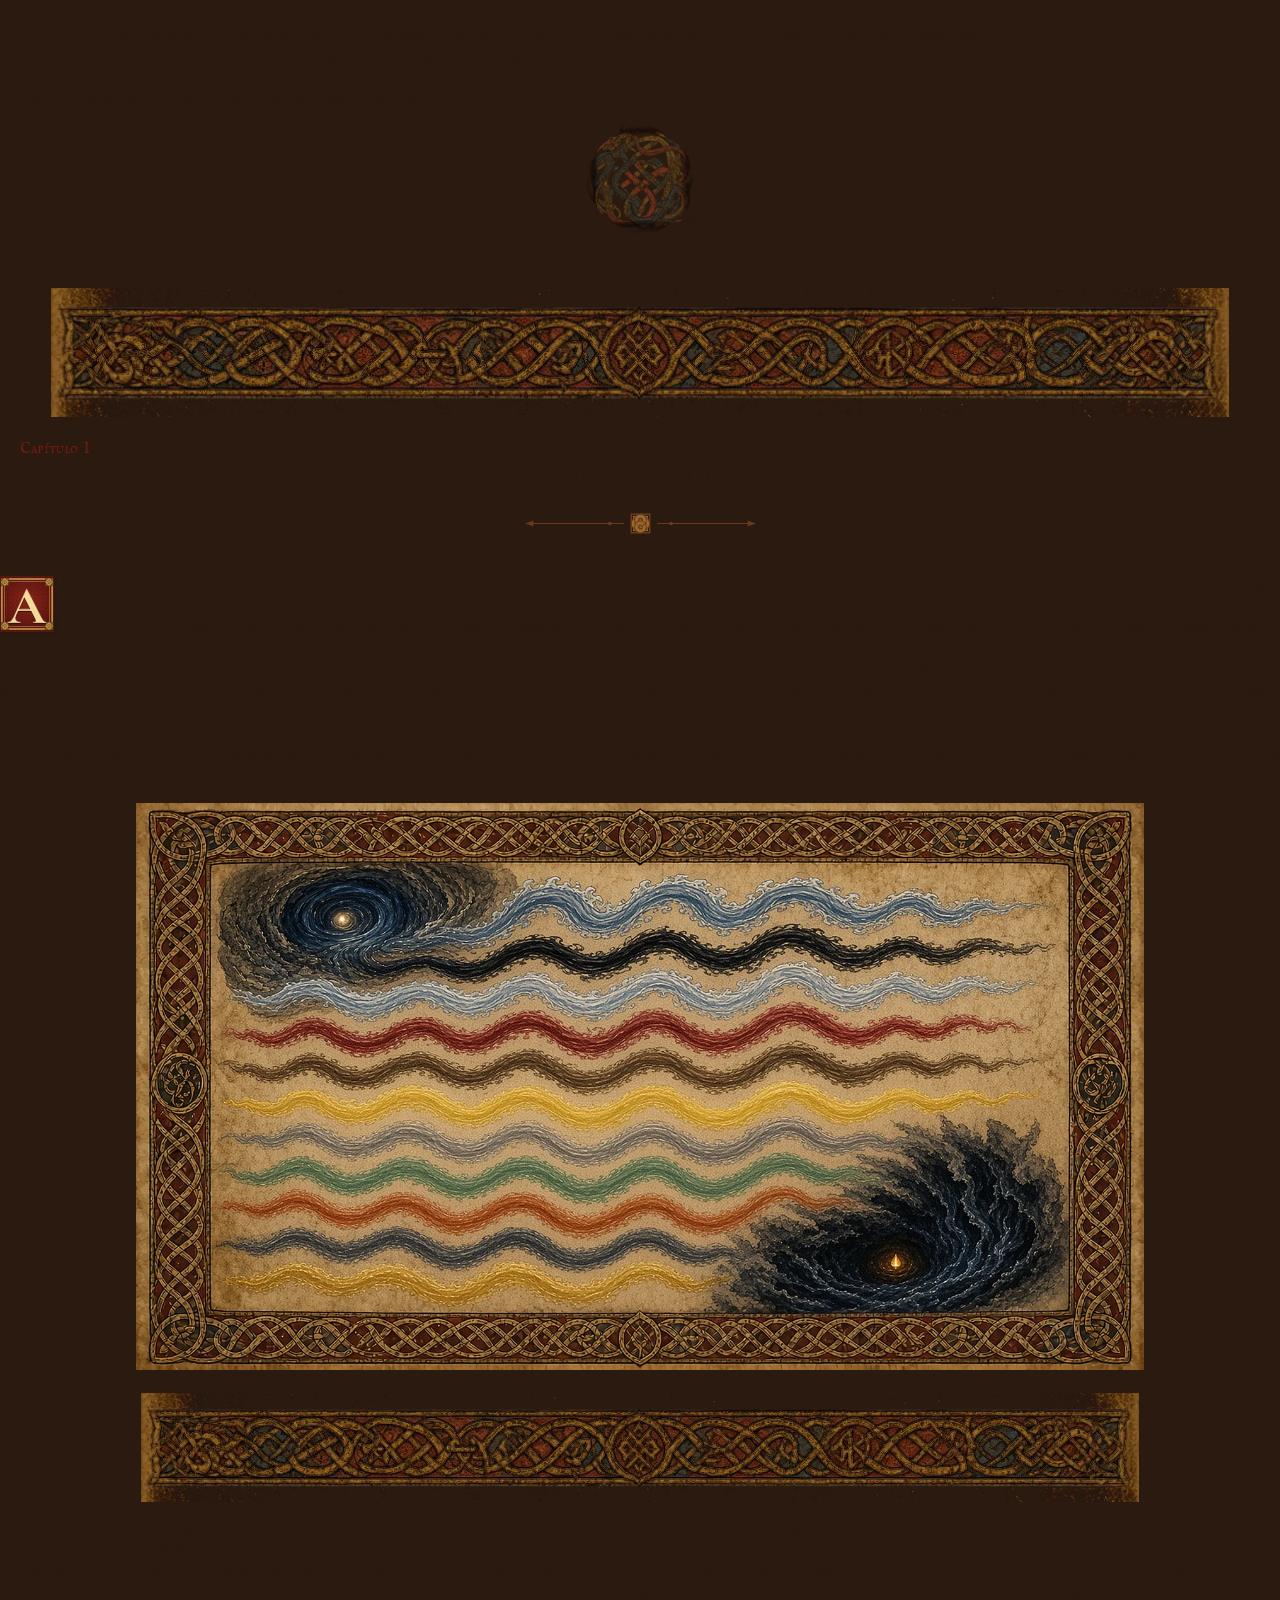
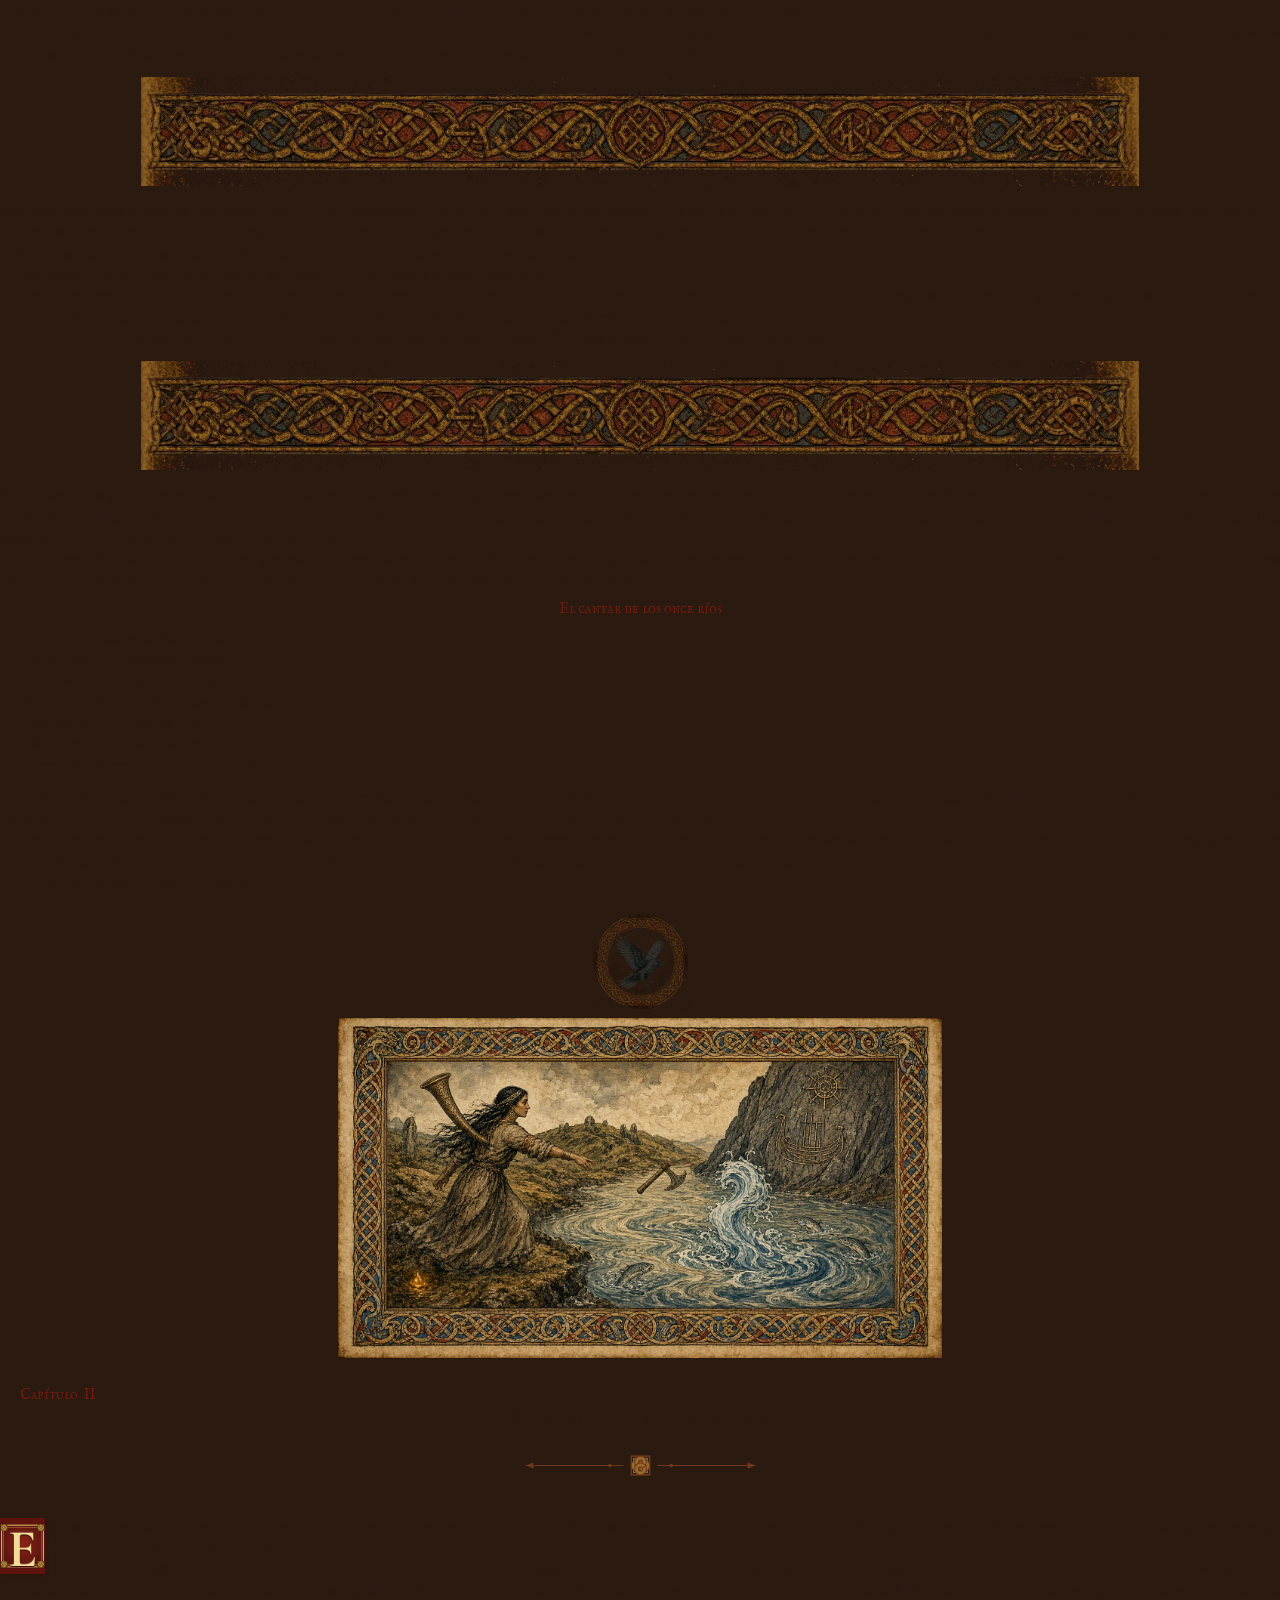
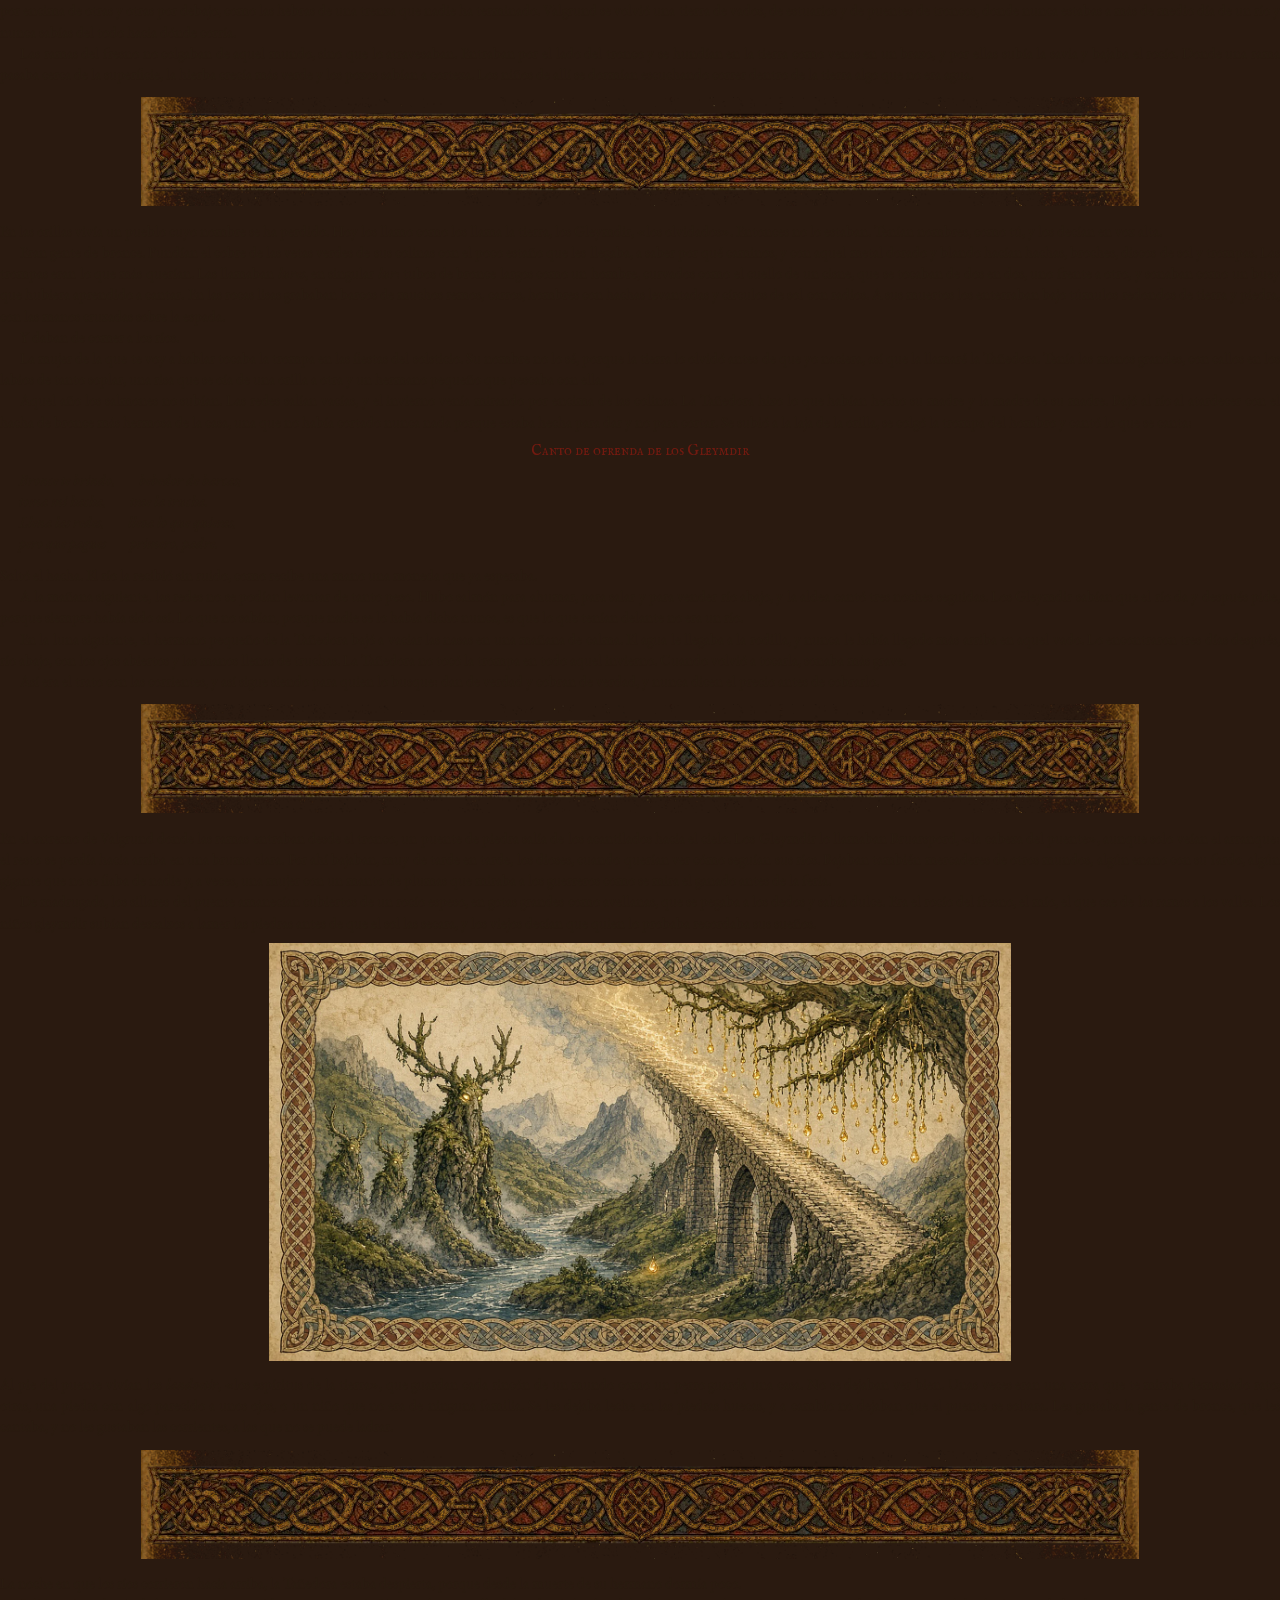
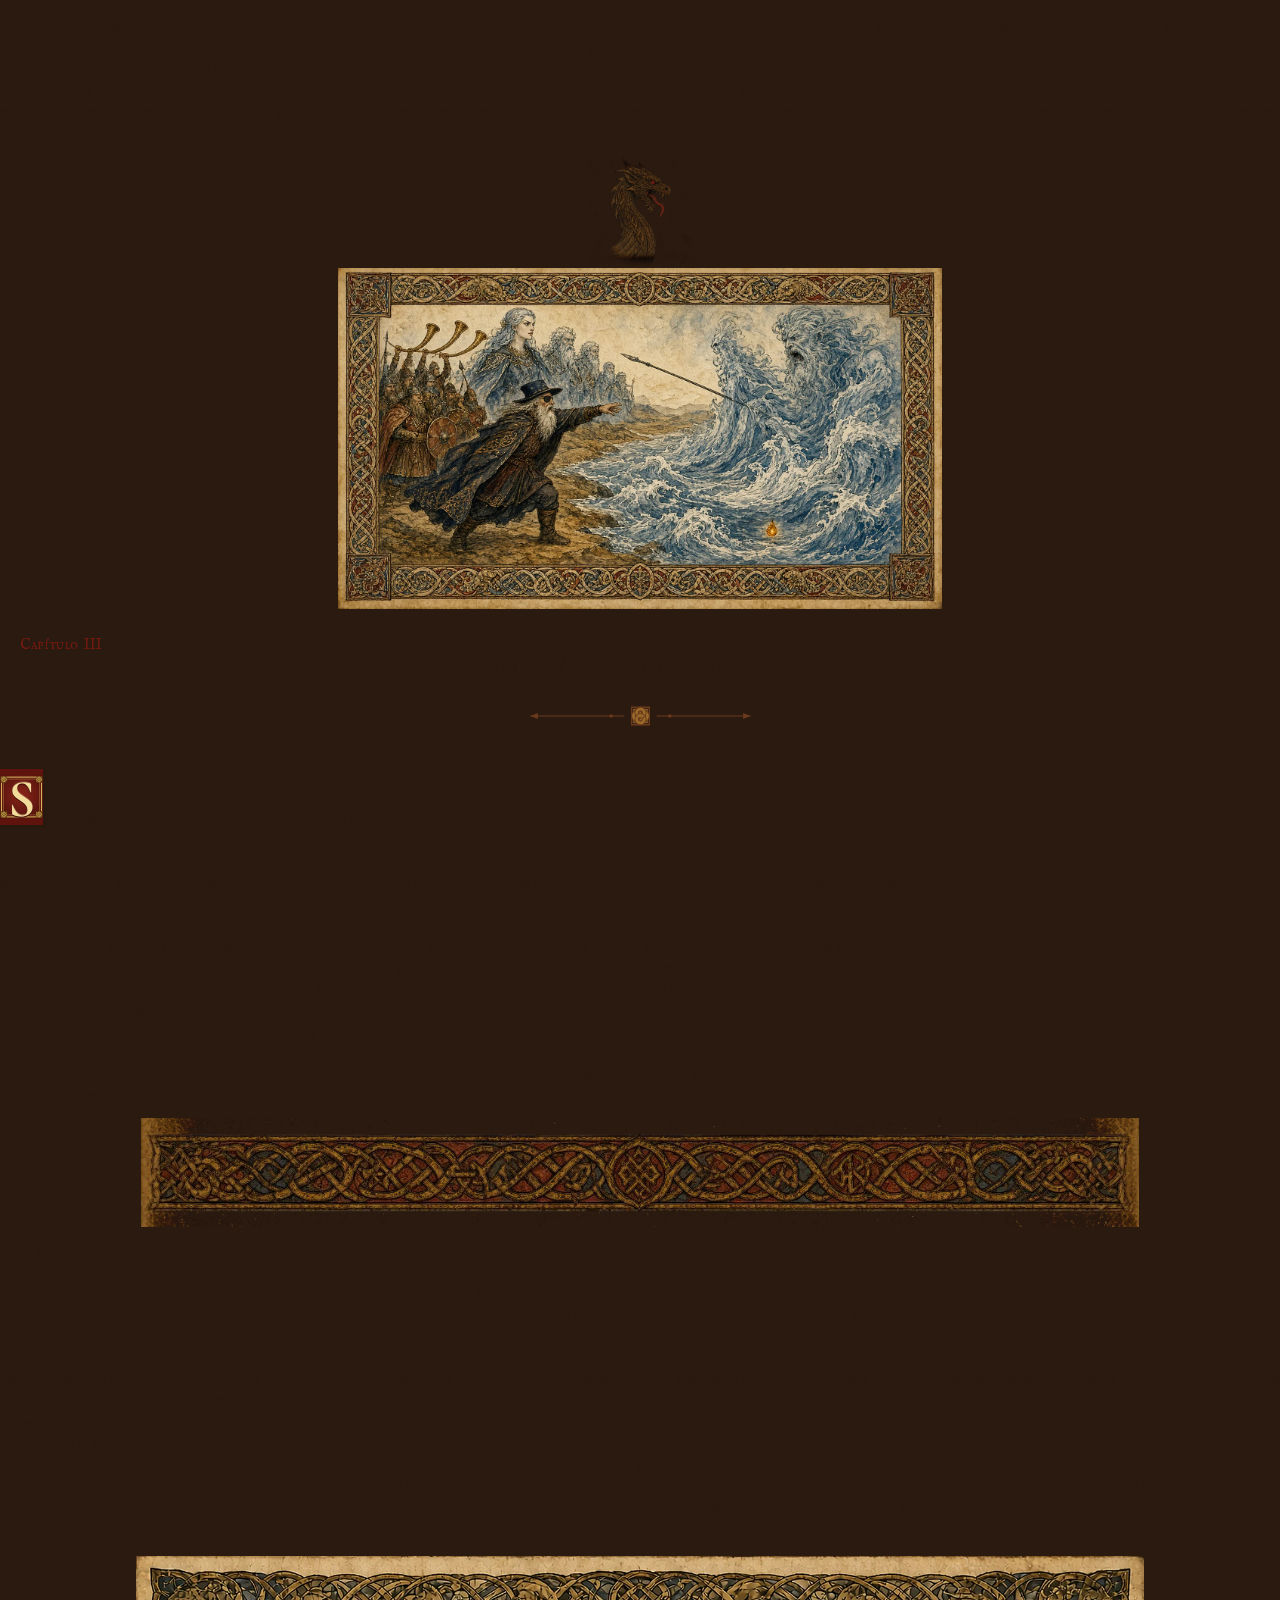
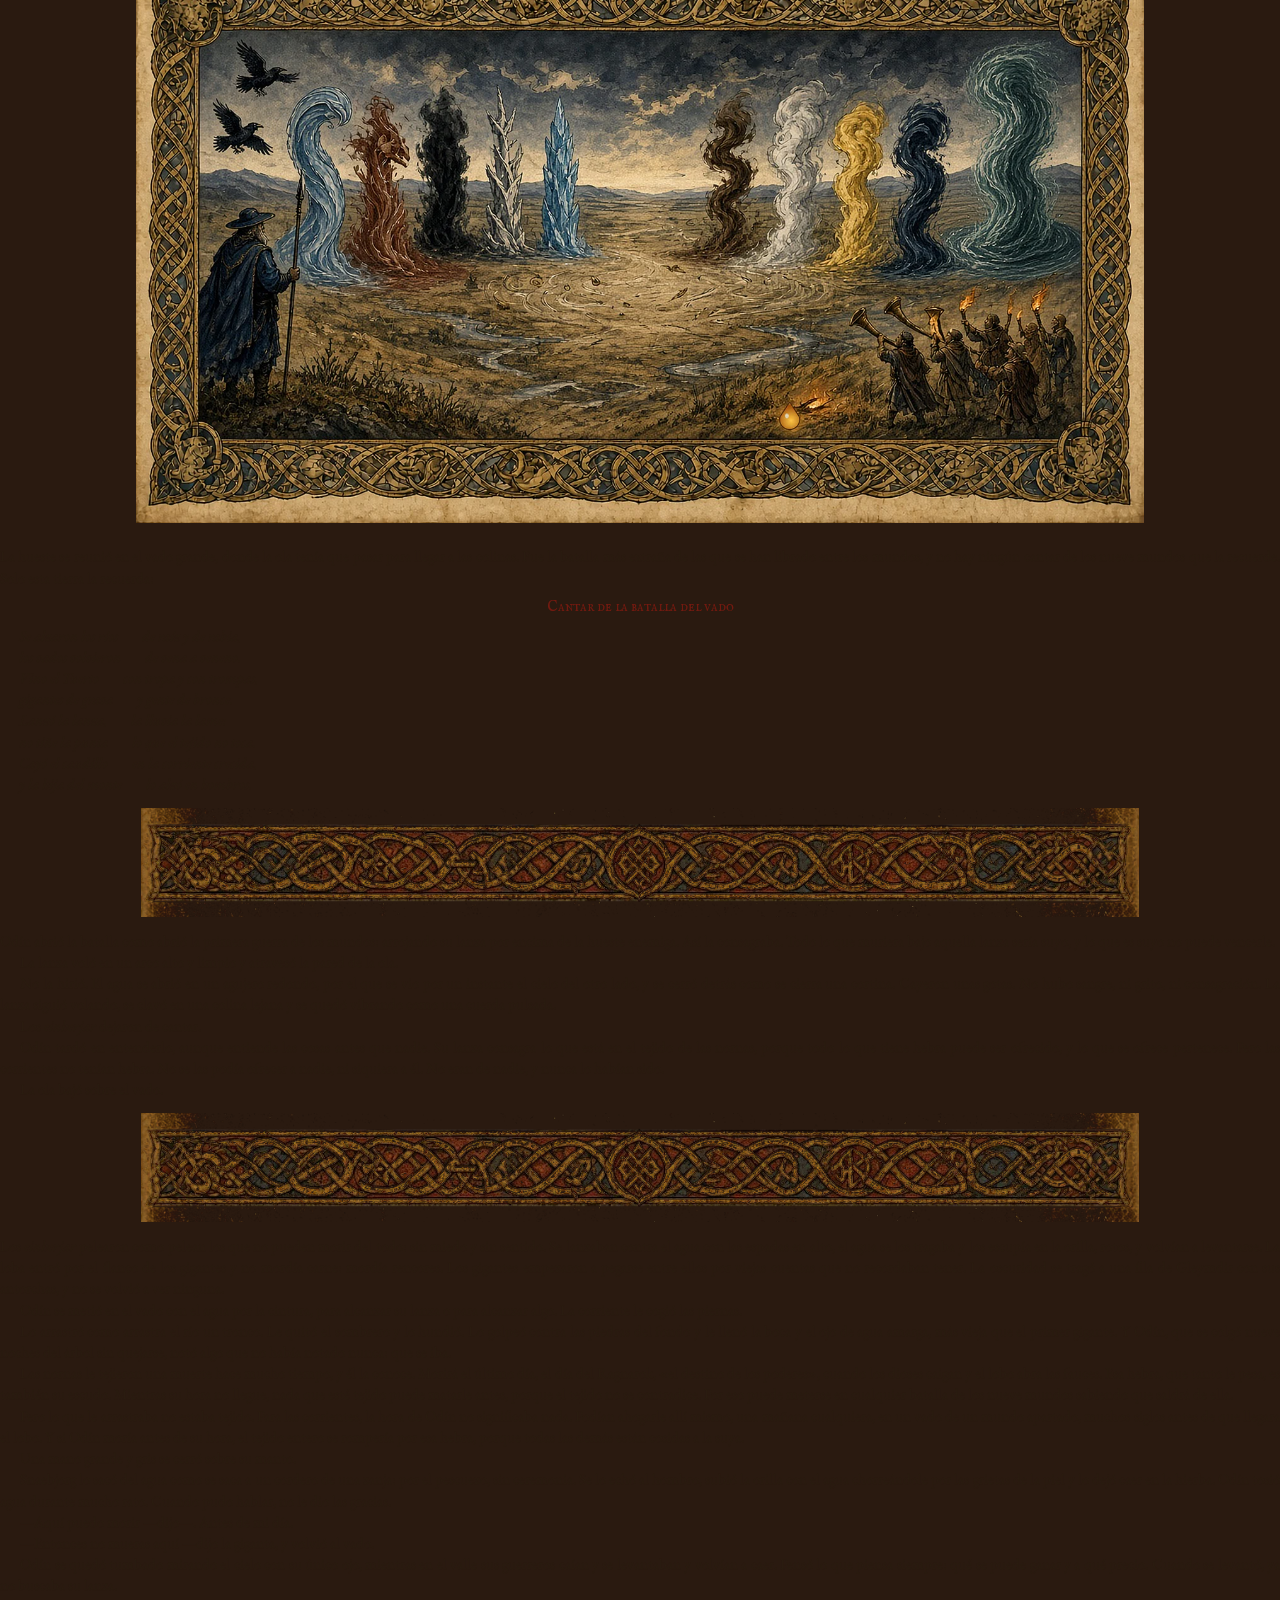
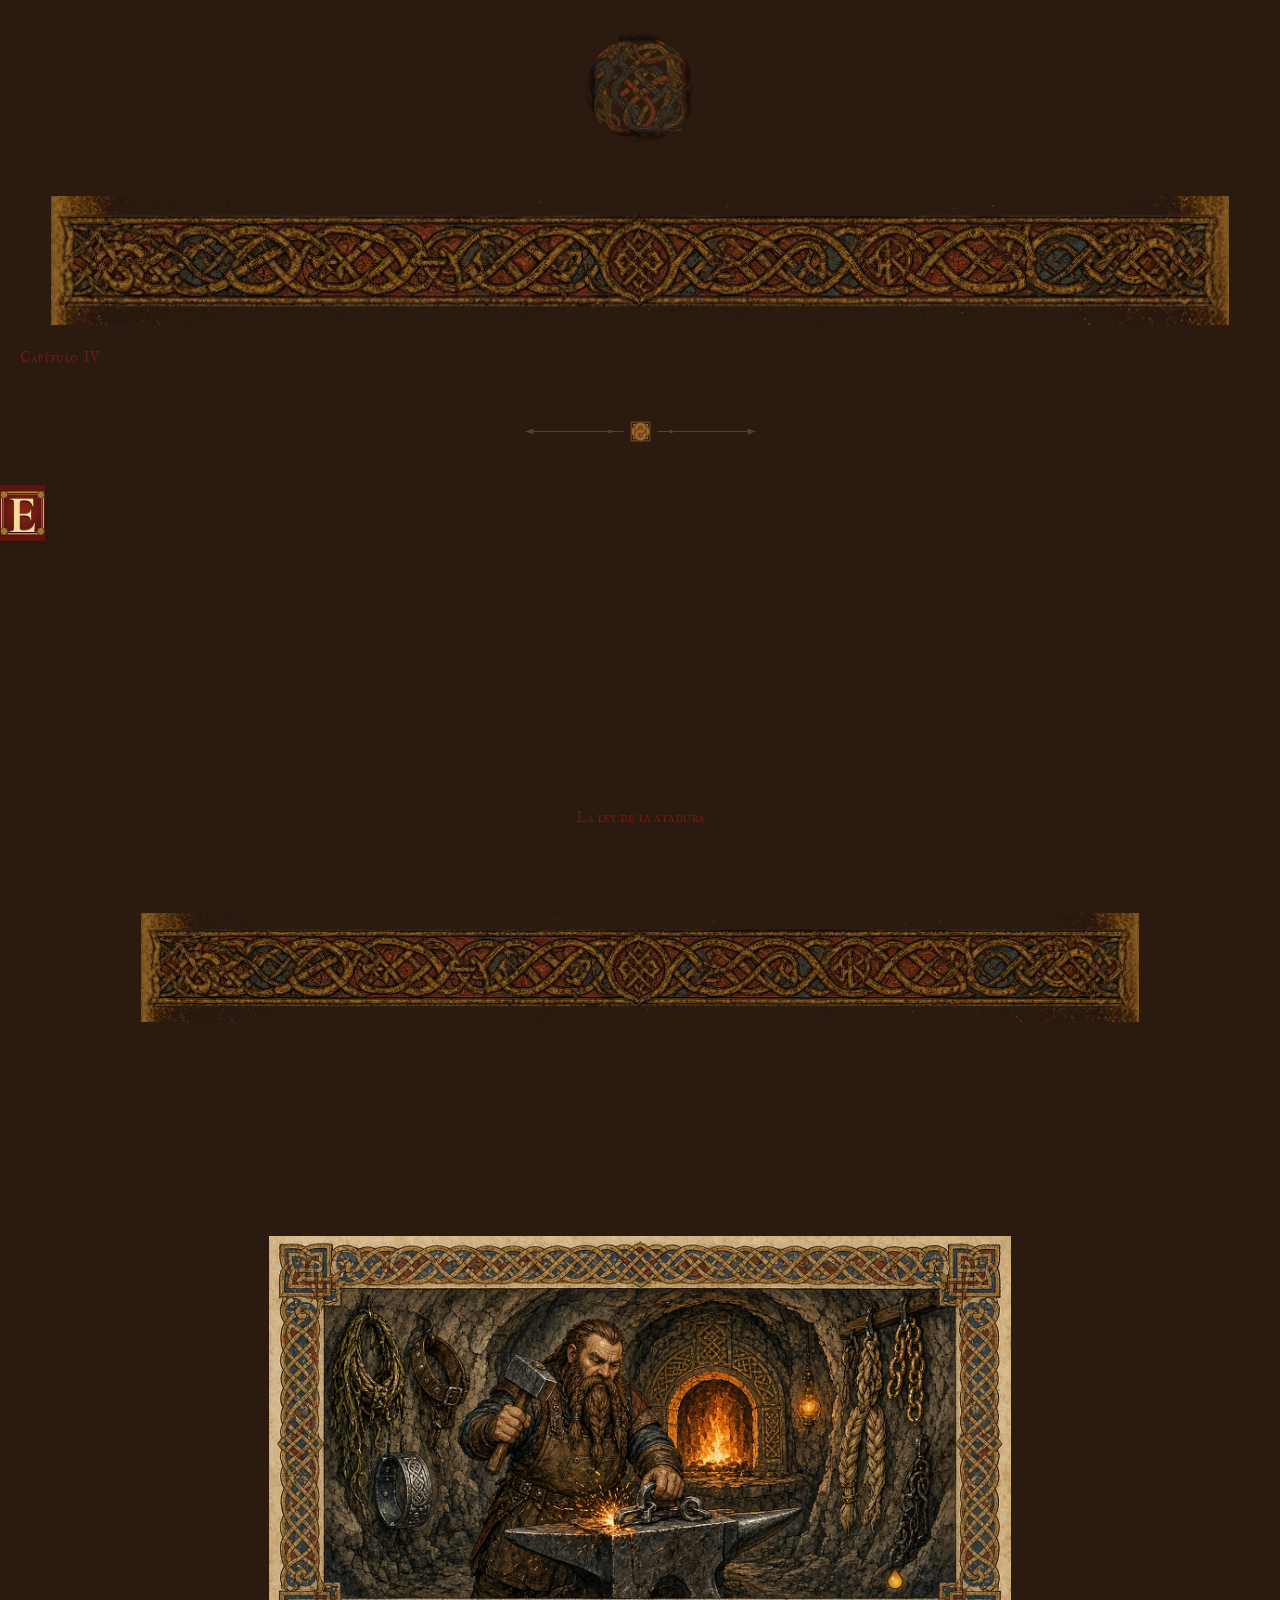
==== commit 4b0175d2: "Publicar libro web (2026-10-14 12:59 CEST)" ====
--- a/imprimir.html
+++ b/imprimir.html
@@ -48,11 +48,11 @@
 <section class="seccion" id="prologo">
 <header class="apertura"><div class="apertura__banda con-imagen" style="background-image:url('imagenes/adorno-vineta-runas.webp')" aria-hidden="true"></div><p class="apertura__etiqueta" aria-hidden="true">Prólogo</p><h2 class="apertura__titulo"><span class="solo-lector">Prólogo: </span>Lo que guarda el ámbar</h2><div class="apertura__adorno" aria-hidden="true"></div></header>
 <blockquote class="cita estrofa"><p><em>Estrofa de apertura</em></p>
-<p>Mira la miel<span class="cesura"> </span>que el musgo no mancha,<br>gota guardada<span class="cesura"> </span>en la grieta del golpe.<br>Nueve son los nombres<span class="cesura"> </span>que nombran los niños;<br>del décimo duerme<span class="cesura"> </span>la deuda sin dueño.<br>Fresno de furia,<span class="cesura"> </span>la rama que falta<br>cayó con su carga<span class="cesura"> </span>de cárceles y cantos.<br>Oye lo olvidado,<span class="cesura"> </span>hijo de otra orilla:<br>lo que se recuerda<span class="cesura"> </span>vuelve a ser rama.</p>
+<p>Mira la miel<span class="cesura"> </span>que el musgo no mancha,<br>gota guardada<span class="cesura"> </span>en la grieta del golpe.<br>Nueve son los nombres<span class="cesura"> </span>que nombran los niños;<br>del décimo duerme<span class="cesura"> </span>la deuda sin dueño.<br>Fresno de furia,<span class="cesura"> </span>la rama que falta<br>cayó con su carga<span class="cesura"> </span>de cárceles y cantos.<br>Oye lo olvidado,<span class="cesura"> </span>hijo de otra orilla:<br>lo que se recuerda<span class="cesura"> </span>vuelve a ser rama.</p>
 </blockquote>
 <p class="capitular">Tienes en la mano una gota de ámbar. No pesa más que una avellana y está tibia, aunque nadie la ha calentado. Si la levantas contra la luz del amanecer, verás dentro una mota más oscura, como un insecto que se quedó dormido en la resina hace mucho tiempo. No es un insecto. Soy yo.</p>
 <p>Cuando aún había quien me diera nombre, me llamaban <em>hunangfal</em>, que en la lengua antigua quiere decir «rocío de miel». Es el rocío que suelta el fresno que sostiene los mundos: cae de sus hojas de noche, baja por la corteza hasta los valles y las abejas lo buscan antes que a ninguna flor. Yo caí en el peor momento en que se puede caer, con el primer golpe de un hacha, y la resina de la herida me tragó antes de que tocara el suelo. Con los milenios, la resina se hizo piedra dorada. Lo que el árbol sabía en aquel instante sobre la tierra que estaba perdiendo se quedó aquí dentro, conmigo. Por eso puedo hablar.</p>
-<figure class="fig fig--vineta"><img src="imagenes/prologo-gota-ambar.webp" alt="Una mano sostiene una esfera de ámbar agrietada con una gota luminosa dentro, rodeada por un arco de medallones con el fresno del mundo y ocho paisajes de otros mundos." width="1600" height="900" decoding="async"></figure>
+<div class="fig fig--vineta"><img src="imagenes/prologo-gota-ambar.webp" alt="Una mano sostiene una esfera de ámbar agrietada con una gota luminosa dentro, rodeada por un arco de medallones con el fresno del mundo y ocho paisajes de otros mundos." width="1600" height="900" decoding="async"></div>
 <p>No soy gran cosa. No sé tejer, no sé luchar y no sé mentir, que en el lugar adonde vas es casi una desgracia. Lo que sé hacer es recordar, y eso es justo lo único que allí no ha hecho nadie en mucho tiempo.</p>
 <div class="separador con-banda" role="separator" style="background-image:url('imagenes/adorno-vineta-runas.webp')"></div>
 <p>Te lo contaré como lo cuentan los escaldos, los poetas que en los salones del norte cobran en anillos lo que pagan en versos. Ellos empiezan siempre por el árbol, así que yo también.</p>
@@ -75,7 +75,7 @@
 <p>Al norte del vacío estaba la niebla, y en la niebla, una fuente. Se llamaba Hvergelmir, «el caldero que ruge», y no era una fuente como las que conoces, de las que brotan de una roca para que beban los rebaños. Era una boca abierta en lo más hondo del frío, y de ella salían once corrientes.</p>
 <p>Esas corrientes son los Elivagar, «las olas de tormenta». Escucha bien, porque todo lo demás depende de esto: <strong>no eran ríos.</strong> Los ríos se los inventaron después, cuando hizo falta que lo fueran. Eran las primeras cosas que se movieron en el mundo, antes de que hubiera un mundo en el que moverse. Cada una corría a su manera. Una era fría y quieta, como el agua de un lago al alba. Otra corría con un ansia que no se saciaba nunca. Otra tragaba todo lo que se le acercaba. Otra se partía en un resplandor que no llegaba a caer. Ninguna tenía orilla, porque todavía no se habían inventado las orillas.</p>
 <p>Bajaban rugiendo de Hvergelmir hacia el vacío, y por el camino se espesaban. Llevaban dentro algo amargo, un veneno que no era veneno para nadie, porque aún no había nadie a quien matar. Cuando ese veneno llegó al frío del abismo, se endureció. Las corrientes empezaron a dejar escarcha a su paso, capa sobre capa, como deja sal el mar en las rocas. La escarcha se amontonó en el fondo de Ginnungagap durante un tiempo que nadie contaba, porque nadie había inventado tampoco el tiempo.</p>
-<figure class="fig fig--panoramica"><img src="imagenes/cap01-once-corrientes.webp" alt="Once corrientes onduladas, cada una de un color, salen de un remolino oscuro y cruzan la lámina hasta hundirse en un abismo negro." width="1600" height="900" decoding="async"></figure>
+<div class="fig fig--panoramica"><img src="imagenes/cap01-once-corrientes.webp" alt="Once corrientes onduladas, cada una de un color, salen de un remolino oscuro y cruzan la lámina hasta hundirse en un abismo negro." width="1600" height="900" decoding="async"></div>
 <div class="separador con-banda" role="separator" style="background-image:url('imagenes/adorno-vineta-runas.webp')"></div>
 <p>Del sur llegaban chispas del fuego de Muspelheim. Donde la chispa tocó la escarcha, la escarcha goteó, y de aquel goteo nació el primer gigante. Se llamaba Ymir, nombre que unos entienden como «el que brama» y otros como «el gemelo», porque en él todo era doble: el hielo y el calor, la vida y lo que sobraría de ella.</p>
 <p>Fíjate en el orden. Primero las corrientes, luego la escarcha y luego Ymir. El primer ser vivo del mundo nació de lo que dejaron atrás los Elivagar, como nace un niño de lo que la madre no sabe que lleva dentro.</p>
@@ -90,7 +90,7 @@
 <p>A los dioses no les gustaba tener en sus mundos algo sin hebra, así que hicieron lo que hacen siempre con lo que no entienden: lo encauzaron y le pusieron nombre. Abrieron lechos de roca, levantaron orillas y empujaron las corrientes hacia ellos, igual que un labrador cava acequias para que la crecida no le arrase el campo. Las corrientes se dejaron llevar, o lo fingieron. Desde entonces corrieron como ríos, con orillas, vados y peces, y en las orillas se sentaron los hombres a lavar la ropa sin saber qué lavaban.</p>
 <p>Los dioses las llamaron por sus nombres, que eran suyos desde antes de que nadie los dijera, y dejaron que los hombres creyeran que eran nombres de río. Con el tiempo, los nombres bajaron a Midgard, donde las madres los cantan a los niños para dormirlos. Es una canción de cuna. La sabes. Aunque creas que no, tus labios la saben:</p>
 <blockquote class="cita estrofa"><p><em>El cantar de los once ríos</em></p>
-<p>Svol y Slid,<span class="cesura"> </span>la serena y la sombría,<br>Sylg que sorbe<span class="cesura"> </span>los sorbos del mundo,<br>Gunnthra la de guerra,<span class="cesura"> </span>Gjol la que gime,<br>Fjorm la que fuga,<span class="cesura"> </span>Fimbulthul de fábulas,<br>Leiptr que luce<span class="cesura"> </span>y la loba Ylgur,<br>Vid la vasta<span class="cesura"> </span>y Hrid la ventisca:<br>duerme, que duermen<span class="cesura"> </span>los once en su dique.</p>
+<p>Svol y Slid,<span class="cesura"> </span>la serena y la sombría,<br>Sylg que sorbe<span class="cesura"> </span>los sorbos del mundo,<br>Gunnthra la de guerra,<span class="cesura"> </span>Gjol la que gime,<br>Fjorm la que fuga,<span class="cesura"> </span>Fimbulthul de fábulas,<br>Leiptr que luce<span class="cesura"> </span>y la loba Ylgur,<br>Vid la vasta<span class="cesura"> </span>y Hrid la ventisca:<br>duerme, que duermen<span class="cesura"> </span>los once en su dique.</p>
 </blockquote>
 <p>Para que no te pierdas, te diré lo que quieren decir esos nombres, sin rodeos. Svol es «la fresca», la serena. Slid es «la temible». Sylg, «la que traga». Gunnthra, «el ansia de batalla». Gjol, «la que resuena». Fjorm, «la que se apresura». Fimbulthul, «el gran recitador». Leiptr, «el relámpago». Ylgur, «la loba». Vid, «la ancha». Y Hrid, «la ventisca».</p>
 <p>Las madres de Midgard no saben nada de esto. Para ellas son once ríos de un país lejano, de esos que se nombran en las canciones porque suenan bien. Lo cantan con la boca medio dormida, junto al fuego, y el niño se duerme al llegar a la loba. Así es como un nombre verdadero sobrevive a todo: escondido en una nana, como un cuchillo en un cesto de lana.</p>
@@ -98,7 +98,7 @@
 <div class="remate" aria-hidden="true" style="background-image:url('imagenes/adorno-vineta-cuervo.webp')"></div>
 </section>
 <section class="seccion" id="cap-2">
-<header class="apertura apertura--con-lamina"><p class="apertura__etiqueta" aria-hidden="true">Capítulo II</p><h2 class="apertura__titulo"><span class="solo-lector">Capítulo 2: </span>La rama de los once ríos</h2><div class="apertura__adorno" aria-hidden="true"></div><figure class="fig fig--apertura"><img src="imagenes/cap02-gleymdir-ofrenda.webp" alt="Una mujer con una trompa de bronce a la espalda lanza un hacha a un río, del que se alza una columna de agua entre peces que saltan. En el acantilado de enfrente hay grabados un barco y un sol." width="1600" height="900" decoding="async"></figure></header>
+<header class="apertura apertura--con-lamina"><p class="apertura__etiqueta" aria-hidden="true">Capítulo II</p><h2 class="apertura__titulo"><span class="solo-lector">Capítulo 2: </span>La rama de los once ríos</h2><div class="apertura__adorno" aria-hidden="true"></div><div class="fig fig--apertura"><img src="imagenes/cap02-gleymdir-ofrenda.webp" alt="Una mujer con una trompa de bronce a la espalda lanza un hacha a un río, del que se alza una columna de agua entre peces que saltan. En el acantilado de enfrente hay grabados un barco y un sol." width="1600" height="900" decoding="async"></div></header>
 <p class="capitular">El fresno tiene más ramas de las que nadie ha contado, pero solo diez llevaban mundo. La décima salía del tronco por el lado de poniente, más baja que las otras y más larga, y se abría como una mano que sostiene algo con cuidado. En esa mano estaba Valgrund.</p>
 <p>No era el más grande de los mundos ni el más rico. No tenía el oro de los dioses, ni las forjas de los enanos, ni los salones de hielo de los gigantes. Tenía agua. Cuando los dioses se cansaron de vigilar once corrientes repartidas por sus mundos, las juntaron todas en aquella rama apartada, como quien lleva la crecida a un valle donde no vive nadie importante. Allí abrieron lechos de piedra para que corrieran entrelazadas, unas por encima de otras y otras por debajo, como las hebras de una trenza que nadie ha terminado. Valgrund se volvió una tierra de vados, de estuarios y de puentes de troncos, donde nunca estabas a más de medio día de un río y nunca sabías del todo hacia dónde corría.</p>
 <p>Las ramas del fresno no colgaban de aquel mundo, sino que lo atravesaban. Entraban por el lado del tronco y se hundían en la tierra como venas en un brazo, y por ellas subía la savia y bajaba el rocío. Donde una rama pasaba cerca de la superficie, la hierba crecía más verde y los pozos sabían a corteza. Los niños de allí se dormían escuchando correr dentro de la tierra algo que no era agua.</p>
@@ -109,7 +109,7 @@
 <p>La mujer de la que te voy a hablar tocaba la trompa en las fiestas del solsticio. Su nombre no lo sé, porque la tierra lo olvidó antes de que yo naciera, así que la llamaré la Tañedora. Tenía las manos grandes, con callos en los labios de tanto soplar, una risa que se oía de una orilla a otra y un hermano pequeño que pescaba con ella.</p>
 <p>Aquel año los salmones no subían. Las redes salían vacías, y el invierno venía mirando por encima de las colinas. La Tañedora hizo lo que habían hecho su madre y la madre de su madre. Bajó al río al atardecer con el hacha de bronce más hermosa de la casa, una que no había cortado nunca nada porque estaba hecha para dar y no para cortar. Se subió a la laja de la orilla, se colgó la trompa del hombro y cantó lo que se canta:</p>
 <blockquote class="cita estrofa"><p><em>Canto de ofrenda de los Gleymdir</em></p>
-<p>Bronce te brindo,<span class="cesura"> </span>bebedor de barcas;<br>toma mi hacha,<span class="cesura"> </span>trae la trucha.<br>Llena las redes,<span class="cesura"> </span>lleva lo que quieras,<br>pero que pagues<span class="cesura"> </span>primero, padre.</p>
+<p>Bronce te brindo,<span class="cesura"> </span>bebedor de barcas;<br>toma mi hacha,<span class="cesura"> </span>trae la trucha.<br>Llena las redes,<span class="cesura"> </span>lleva lo que quieras,<br>pero que pagues<span class="cesura"> </span>primero, padre.</p>
 </blockquote>
 <p>Soltó el hacha. El río la recibió sin ruido, como recibe una mano una moneda que ya esperaba.</p>
 <p>A la mañana siguiente, las redes no se podían levantar de tanto peso. Hubo salmón para ahumar, para salar y para vender río abajo, y la aldea cantó tres noches seguidas. Los Gleymdir sabían que el río da y después pide, porque siempre había sido así. Lo que no sabían, porque nadie se lo había dicho nunca, es que lo que tenían delante no era un río.</p>
@@ -118,7 +118,7 @@
 <div class="separador con-banda" role="separator" style="background-image:url('imagenes/adorno-vineta-runas.webp')"></div>
 <p>En el extremo de Valgrund donde las ramas entraban desde el tronco, un puente de piedra salía de los acantilados hacia el cielo. Los Gleymdir lo llamaban Bruarspord, «la cabeza del puente», aunque solo veían el arranque: el resto se perdía hacia arriba en una bruma clara. Por ahí bajaban, muy de tarde en tarde, los dioses, cuando querían ver cómo seguían sus ríos. Bajaban también mercaderes de otros mundos, algún enano con su fardo, algún gigante que no se fiaba de nadie y, a veces, una mujer con un manto de plumas que miraba a los guerreros como se mira el ganado antes de la feria.</p>
 <p>De madrugada, los sillares del puente amanecían cubiertos de un rocío espeso, en gotas grandes como avellanas, que se pegaba a los dedos y sabía dulce. Era el rocío del fresno, el mío, el que cae de las ramas a los valles. Los niños gleymdir subían descalzos a lamer las piedras antes de que el sol las secara, y los viejos decían que quien lo probaba recordaba sus sueños.</p>
-<figure class="fig fig--vineta"><img src="imagenes/cap02-puente-dioses.webp" alt="Un puente de piedra con arcos sube hacia el cielo bajo las ramas de un árbol inmenso que gotea rocío dorado. Junto al río, tres seres de musgo y madera con cornamenta de ramas lo vigilan." width="1600" height="900" decoding="async"></figure>
+<div class="fig fig--vineta"><img src="imagenes/cap02-puente-dioses.webp" alt="Un puente de piedra con arcos sube hacia el cielo bajo las ramas de un árbol inmenso que gotea rocío dorado. Junto al río, tres seres de musgo y madera con cornamenta de ramas lo vigilan." width="1600" height="900" decoding="async"></div>
 <p>Al pie del puente vivían los <em>landvetir</em>, «los espíritus de la tierra», que guardan cada rincón de un mundo como un perro guarda una casa. No se dejaban ver bien. Unas veces eran una zorra que te miraba demasiado rato; otras, una piedra con algo parecido a unos ojos, o un niño que no era de ninguna familia. Se les dejaba leche en las piedras huecas, y a cambio no dejaban que el puente se soltara. Les gustaba la gente de bronce, que les cantaba, y no les gustaban las corrientes, a las que no se puede ladrar.</p>
 <div class="separador con-banda" role="separator" style="background-image:url('imagenes/adorno-vineta-runas.webp')"></div>
 <p>La noche en que los ríos corrieron hacia arriba, la Tañedora estaba despierta, porque desde la muerte de su hermano dormía poco.</p>
@@ -128,7 +128,7 @@
 <div class="remate" aria-hidden="true" style="background-image:url('imagenes/adorno-vineta-drak.webp')"></div>
 </section>
 <section class="seccion" id="cap-3">
-<header class="apertura apertura--con-lamina"><p class="apertura__etiqueta" aria-hidden="true">Capítulo III</p><h2 class="apertura__titulo"><span class="solo-lector">Capítulo 3: </span>Cuando los ríos se alzaron</h2><div class="apertura__adorno" aria-hidden="true"></div><figure class="fig fig--apertura"><img src="imagenes/cap03-lanza-agua.webp" alt="Odín, con parche en el ojo, acaba de lanzar su lanza contra dos gigantes de agua con barba de espuma que se alzan del mar. Detrás de él, una hueste toca trompas de bronce junto a una giganta y unos gigantes translúcidos." width="1600" height="900" decoding="async"></figure></header>
+<header class="apertura apertura--con-lamina"><p class="apertura__etiqueta" aria-hidden="true">Capítulo III</p><h2 class="apertura__titulo"><span class="solo-lector">Capítulo 3: </span>Cuando los ríos se alzaron</h2><div class="apertura__adorno" aria-hidden="true"></div><div class="fig fig--apertura"><img src="imagenes/cap03-lanza-agua.webp" alt="Odín, con parche en el ojo, acaba de lanzar su lanza contra dos gigantes de agua con barba de espuma que se alzan del mar. Detrás de él, una hueste toca trompas de bronce junto a una giganta y unos gigantes translúcidos." width="1600" height="900" decoding="async"></div></header>
 <p class="capitular">Snaebjorg, cuyo nombre quiere decir «amparo de nieve», era una giganta de la montaña. Tenía la piel gris y agrietada como la roca vieja, y la paciencia de las piedras que han visto pasar muchos inviernos. Había bajado a Valgrund por el puente a cambiar sal de roca por bronce, y estaba acampada en una loma sobre el valle grande, donde se juntaban cuatro ríos. Ella fue la primera que lo vio, y a ella se lo oí contar mucho después, desde dentro del hielo, con una voz que ya no movía los labios.</p>
 <p>Primero, el silencio. Los cuatro ríos dejaron de sonar al mismo tiempo, como cuando una sala entera se calla porque alguien ha desenvainado. Luego, el agua se puso en pie.</p>
 <p>No hay otra forma de decirlo. Los ríos se levantaron de sus lechos como se levanta un hombre que ha estado mucho tiempo tumbado, despacio al principio y luego de golpe. Cada corriente se alzó con una forma hecha de sí misma, lo que los antiguos llamaban su <em>hamur</em>, «la forma, la piel»: la piel de guerra que se ponen las cosas que no tienen cuerpo cuando quieren que se las vea.</p>
@@ -144,10 +144,10 @@
 <p>—Nunca lo es —contestó Odín.</p>
 <p>Los Gleymdir se pusieron a un lado, con sus hachas de bronce y sus escudos de cuero, sin saber muy bien a quién temer más. La Tañedora estaba entre ellos, con la trompa.</p>
 <p>Odín subió a la loma de Snaebjorg y miró el valle. Los cuervos se le levantaron de los hombros y se quedaron dando vueltas sobre la loma, sin un graznido, cosa que no hacen nunca. Abajo, las diez formas esperaban de pie sobre sus cauces vacíos: la ola, la loba, la oscuridad, el relámpago, la boca del horizonte y las otras, menos claras, más lejos. Y en el recodo, el círculo de hierba aplastada, con su viento sin nadie. Odín lo miró más rato que a las otras. Luego bajó.</p>
-<figure class="fig fig--panoramica"><img src="imagenes/cap03-rios-en-pie.webp" alt="Desde una loma, Odín, de espaldas y con lanza, mira una llanura donde se alzan diez columnas de agua, fuego, humo, hielo y viento, con un hueco en medio por el que solo gira el viento. A la derecha, un grupo de personas toca trompas de bronce y levanta antorchas." width="1600" height="900" decoding="async"></figure>
+<div class="fig fig--panoramica"><img src="imagenes/cap03-rios-en-pie.webp" alt="Desde una loma, Odín, de espaldas y con lanza, mira una llanura donde se alzan diez columnas de agua, fuego, humo, hielo y viento, con un hueco en medio por el que solo gira el viento. A la derecha, un grupo de personas toca trompas de bronce y levanta antorchas." width="1600" height="900" decoding="async"></div>
 <p>La hueste se reunió en el vado grande, donde la ola tenía que pasar para llegar a las colinas. Fue la batalla más extraña de las que se han librado entre los mundos, y no hay ningún cantar de los nueve mundos que la recuerde. Solo esta tierra la recuerda:</p>
 <blockquote class="cita estrofa"><p><em>Cantar de la batalla del vado</em></p>
-<p>Se alzaron los ríos<span class="cesura"> </span>de raíz y de rabia,<br>los vados volvieron<span class="cesura"> </span>de vena a veneno.<br>Vino el Tuerto<span class="cesura"> </span>con tropa y con trompas,<br>gigantes de grava<span class="cesura"> </span>y gente de bronce.<br>Lanzó la lanza,<span class="cesura"> </span>la lluvia la lame:<br>no tiñe la punta<span class="cesura"> </span>lo que el tejido no toca.<br>Cayó el caudillo<span class="cesura"> </span>en la corriente crecida,<br>y la hija del monte<span class="cesura"> </span>lo alzó en hombros.</p>
+<p>Se alzaron los ríos<span class="cesura"> </span>de raíz y de rabia,<br>los vados volvieron<span class="cesura"> </span>de vena a veneno.<br>Vino el Tuerto<span class="cesura"> </span>con tropa y con trompas,<br>gigantes de grava<span class="cesura"> </span>y gente de bronce.<br>Lanzó la lanza,<span class="cesura"> </span>la lluvia la lame:<br>no tiñe la punta<span class="cesura"> </span>lo que el tejido no toca.<br>Cayó el caudillo<span class="cesura"> </span>en la corriente crecida,<br>y la hija del monte<span class="cesura"> </span>lo alzó en hombros.</p>
 </blockquote>
 <div class="separador con-banda" role="separator" style="background-image:url('imagenes/adorno-vineta-runas.webp')"></div>
 <p>Odín abrió la batalla como abrió la primera guerra de los mundos: arrojando su lanza por encima de la hueste enemiga. Así la consagraba. Todo lo que muriera bajo aquella lanza sería suyo, y lo que es suyo no puede vencerle.</p>
@@ -183,7 +183,7 @@
 <p>Y les dijo el orden. Primero, romper la forma: la piel de guerra que cada corriente se pone para luchar, la ola, la loba o la oscuridad, porque mientras la lleva puesta la corriente está entera y no oye. Segundo, decir el nombre verdadero en el momento en que la forma se deshace, cuando la corriente está desnuda y escucha. Tercero, anudar: rodear lo nombrado con una atadura hecha para esa corriente y no para otra, y apretar. Lo nombrado y anudado no muere, pero se duerme y se condensa en un nudo que cabe en la mano.</p>
 <p>Los Gleymdir lo aprendieron en forma de verso, porque así se aprende lo que no se debe olvidar. Todavía se lee en las piedras:</p>
 <blockquote class="cita estrofa"><p><em>La ley de la atadura</em></p>
-<p>Quiebra la carne<span class="cesura"> </span>que la corriente se cose,<br>nombra el nombre<span class="cesura"> </span>que nació con ella,<br>anuda el agua<span class="cesura"> </span>y que el agua se aquiete.</p>
+<p>Quiebra la carne<span class="cesura"> </span>que la corriente se cose,<br>nombra el nombre<span class="cesura"> </span>que nació con ella,<br>anuda el agua<span class="cesura"> </span>y que el agua se aquiete.</p>
 </blockquote>
 <div class="separador con-banda" role="separator" style="background-image:url('imagenes/adorno-vineta-runas.webp')"></div>
 <p>Las ataduras las hizo Hamar. Se llaman <em>fjotrar</em>, que no quiere decir otra cosa que «ataduras», porque los enanos no gastan palabras en lo que sirve.</p>
@@ -192,7 +192,7 @@
 <p>—Esto no aguantará siempre —dijo.</p>
 <p>—Nada aguanta siempre —dijo la Tañedora, que le traía el agua.</p>
 <p>—Las cosas que yo hago, sí —dijo Hamar. Y siguió trabajando.</p>
-<figure class="fig fig--vineta"><img src="imagenes/cap04-forja-ataduras.webp" alt="Un enano de barba trenzada martillea una cadena sobre el yunque en una forja de roca, mientras de las paredes cuelgan cuerdas, correas, cadenas y trenzas de fibra." width="1600" height="900" decoding="async"></figure>
+<div class="fig fig--vineta"><img src="imagenes/cap04-forja-ataduras.webp" alt="Un enano de barba trenzada martillea una cadena sobre el yunque en una forja de roca, mientras de las paredes cuelgan cuerdas, correas, cadenas y trenzas de fibra." width="1600" height="900" decoding="async"></div>
 <p>Al final colgaban once de la viga. Diez se veían bien a la luz de la fragua. La undécima quedaba al fondo, donde la luz no llegaba, y Hamar nunca dijo de qué la había hecho.</p>
 <div class="separador con-banda" role="separator" style="background-image:url('imagenes/adorno-vineta-runas.webp')"></div>
 <p>La primera atadura la hizo la Tañedora, y la hizo con la ola.</p>
@@ -204,13 +204,13 @@
 <p>Lloró, porque aquel era el río al que había cantado toda su vida, el que le había dado los salmones y le había quitado a su hermano. Luego se secó la cara y fue a buscar la segunda atadura.</p>
 <div class="separador con-banda" role="separator" style="background-image:url('imagenes/adorno-vineta-runas.webp')"></div>
 <p>Las diez siguientes costaron más, y alguna costó mucho. No te contaré ahora cómo se rompió cada forma ni cómo se nombró cada corriente: lo verás tú mismo, si llegas tan lejos, porque cada una se ató a su manera y cada manera se puede repetir. Solo te diré cómo era la cárcel que construyeron alrededor de ellas, porque eso sí lo vi, desde arriba, en la memoria del árbol.</p>
-<p>Odín no quería una cárcel con muros. Los muros se saltan. Quería una cárcel hecha de las propias presas. Mandó a los gigantes y a los enanos partir Valgrund en anillos, uno dentro de otro, como los anillos que deja el año en el tronco de un árbol, y entre anillo y anillo, como la línea oscura que separa un año de otro, dejó sitio para el agua. Once anillos, de la costa hacia el centro. En el anillo de fuera puso a la corriente más débil y en el centro, a la más temible. Las otras quedaron en medio, ordenadas de menos a más, como se ordenan los perros de una jauría según lo que muerden.</p>
-<p>Y luego hizo lo que solo podía ocurrírsele a él. Alrededor de cada anillo hizo correr la corriente ya atada del anillo anterior, convertida en foso. La ola dormida de la costa se volvió un estrecho que ruge y que rodea el segundo anillo. La segunda corriente, atada, rodeó el tercero. Y así hasta el centro. Donde pasaba el agua, la tierra se rompía. Lo que había sido un solo país de vados y de puentes de troncos se quedó en islas: unas grandes como reinos pequeños, otras sembradas como piedras en un vado, y todas en círculo. Desde entonces, en Valgrund no se va de un anillo a otro andando.</p>
-<p>Un foso así no deja pasar ninguna barca, salvo la de quien lleva el nudo de su corriente. El agua no se ahoga a sí misma: reconoce su nudo y se aparta, como un perro se aparta ante su dueño. Quien ató a la presa de un anillo puede bajar al siguiente, y quien no la ató, no. Era una cárcel pensada para carceleros, en la que solo puede avanzar el que ya ha cerrado una puerta.</p>
-<p>Los Gleymdir juraron guardarla. Se repartieron por los anillos, cada familia junto a su agua dormida, y prometieron vigilar los nudos para que nadie los soltara, ellos tampoco. Muchos lo cumplieron hasta la muerte. Otros, no. De eso hablaremos.</p>
-<p>En el centro, en el lugar donde las ramas del fresno entraban en Valgrund, los enanos labraron en la roca viva once celdas, abiertas en círculo como bocas de pozo. Allí se anclaba cada nudo, como se amarra una barca a su poste: cada presa dormía en su anillo, pero su atadura bajaba hasta el centro y se cerraba en su celda. La Tañedora grabó el plano de todo en una losa, con un cincel de bronce, para que los carceleros que vinieran después supieran dónde estaba cada cosa. Sobre cada celda grabó la marca de un nudo cerrado.</p>
+<p>Odín no quería una cárcel con muros. Los muros se saltan. Quería una cárcel hecha de las propias presas. Mandó a los gigantes y a los enanos partir Valgrund en once pedazos, como se parte un tronco para el fuego, y entre un pedazo y el siguiente dejó sitio para el agua. Once pedazos en fila, de la costa hacia el centro. En el de fuera puso a la corriente más débil y en el centro, a la más temible. Las otras quedaron en medio, ordenadas de menos a más, como se ordenan los perros de una jauría según lo que muerden.</p>
+<p>Y luego hizo lo que solo podía ocurrírsele a él. Alrededor de cada pedazo hizo correr la corriente ya atada del pedazo anterior, convertida en foso. La ola dormida de la costa se volvió un estrecho que ruge y que rodea el segundo. La segunda corriente, atada, rodeó el tercero. Y así hasta el centro. Donde pasaba el agua, la tierra se rompía. Lo que había sido un solo país de vados y de puentes de troncos se quedó en islas: unas grandes como reinos pequeños, otras sembradas como piedras en un vado, en once grupos con un brazo de mar ancho entre uno y otro. Cada grupo quedó encerrado en su corriente, y al siguiente solo se llega desde dentro. Desde entonces, en Valgrund no se va de un grupo de islas a otro andando.</p>
+<p>Un foso así no deja pasar ninguna barca, salvo la de quien lleva el nudo de su corriente. El agua no se ahoga a sí misma: reconoce su nudo y se aparta, como un perro se aparta ante su dueño. Quien ató a la presa de un grupo puede pasar al siguiente, y quien no la ató, no. Era una cárcel pensada para carceleros, en la que solo puede avanzar el que ya ha cerrado una puerta.</p>
+<p>Los Gleymdir juraron guardarla. Se repartieron por las islas, cada familia junto a su agua dormida, y prometieron vigilar los nudos para que nadie los soltara, ellos tampoco. Muchos lo cumplieron hasta la muerte. Otros, no. De eso hablaremos.</p>
+<p>En el centro, en el lugar donde las ramas del fresno entraban en Valgrund, los enanos labraron en la roca viva once celdas, abiertas en círculo como bocas de pozo. Allí se anclaba cada nudo, como se amarra una barca a su poste: cada presa dormía en sus islas, pero su atadura bajaba hasta el centro y se cerraba en su celda. La Tañedora grabó el plano de todo en una losa, con un cincel de bronce, para que los carceleros que vinieran después supieran dónde estaba cada cosa. Sobre cada celda grabó la marca de un nudo cerrado.</p>
 <p>Grabó diez. Sobre la undécima, el cincel le tembló, o se le acabó la luz, o no sé qué. El trazo de aquella celda quedó más tenue que los otros, y no tiene marca.</p>
-<figure class="fig fig--panoramica"><img src="imagenes/cap04-once-celdas.webp" alt="Plano visto desde arriba de una tierra en anillos concéntricos de playa, brezo, bosque, cuevas, hielo y agua, con once chozas de piedra en círculo y tres tocones en el centro." width="1600" height="900" decoding="async"></figure>
+<div class="fig fig--panoramica"><img src="imagenes/cap04-once-celdas.webp" alt="Plano visto desde arriba de una tierra en anillos concéntricos de playa, brezo, bosque, cuevas, hielo y agua, con once chozas de piedra en círculo y tres tocones en el centro." width="1600" height="900" decoding="async"></div>
 <p>El árbol sintió cerrarse diez nudos, uno tras otro, como se siente que se cierra una herida: un tirón y luego alivio. El undécimo no lo sintió. O lo sintió y no quiso saberlo. Los árboles, como las personas, a veces prefieren no saber.</p>
 <p>Odín no celebró nada. Se pasó la última noche sentado junto a los nudos del centro, mirándolos. Hacia el alba vio lo que temía. El nudo de sal estaba húmedo, sudaba un agua que no venía de ninguna parte, y si se lo acercaba al oído el rugido sonaba más cerca que la víspera. Los nudos se aflojaban, no ese día ni ese año, pero se aflojaban.</p>
 <p>Entendió por qué. Más allá del puente, en los nueve mundos, todos se acordaban de las corrientes. Las madres seguían cantando la canción de cuna, los dioses sabían dónde estaban los ríos y los gigantes contaban la batalla en sus salones. Cada recuerdo era un hilo que salía de los nudos y subía por el puente hacia el árbol. Y por un hilo, por fino que sea, el agua acaba encontrando el camino.</p>
@@ -218,7 +218,7 @@
 <div class="remate" aria-hidden="true" style="background-image:url('imagenes/adorno-vineta-cuervo.webp')"></div>
 </section>
 <section class="seccion" id="cap-5">
-<header class="apertura apertura--con-lamina"><p class="apertura__etiqueta" aria-hidden="true">Capítulo V</p><h2 class="apertura__titulo"><span class="solo-lector">Capítulo 5: </span>El hacha sin nombre</h2><div class="apertura__adorno" aria-hidden="true"></div><figure class="fig fig--apertura"><img src="imagenes/cap05-hacha-muerde-rama.webp" alt="Odín, con parche en el ojo y agazapado sobre una rama gigantesca, clava un hacha de doble filo en la madera, de la que mana resina dorada que gotea. Debajo, en el vacío, se ve una tierra de anillos concéntricos." width="1600" height="900" decoding="async"></figure></header>
+<header class="apertura apertura--con-lamina"><p class="apertura__etiqueta" aria-hidden="true">Capítulo V</p><h2 class="apertura__titulo"><span class="solo-lector">Capítulo 5: </span>El hacha sin nombre</h2><div class="apertura__adorno" aria-hidden="true"></div><div class="fig fig--apertura"><img src="imagenes/cap05-hacha-muerde-rama.webp" alt="Odín, con parche en el ojo y agazapado sobre una rama gigantesca, clava un hacha de doble filo en la madera, de la que mana resina dorada que gotea. Debajo, en el vacío, se ve una tierra de anillos concéntricos." width="1600" height="900" decoding="async"></div></header>
 <p class="capitular">Odín volvió a la forja de Hamar al día siguiente, con el nudo de sal en la mano. Lo dejó sobre el yunque. El nudo sudaba.</p>
 <p>—Aguanta —dijo el enano.</p>
 <p>—Hoy —dijo Odín—. Mañana también. Dentro de mil años, menos. Dentro de diez mil, nada. Tiran de él desde fuera. Cada vez que alguien en los nueve mundos se acuerda de esta tierra, la cuerda se afloja un poco.</p>
@@ -232,53 +232,53 @@
 <p>Le salió una hoja ancha, gris y lisa, sin ninguna marca: ni runas, ni el sello del herrero, ni un solo adorno donde se pudiera posar un recuerdo. El mango era de un fresno joven, sin cortar de ningún bosque conocido. Cuando Hamar la sacó del agua de temple, el vapor no hizo ruido.</p>
 <p>Se la entregó a Odín con las dos manos. Odín la sopesó y asintió. Hamar abrió la boca para decir algo y no le salió nada. Lo intentó otra vez. No volvió a hablar nunca más, ni aquel día ni en los milenios que siguieron, y por eso la tierra lo llama Hamar el Callado. No sé si fue el precio del hacha o si, después de tres días, se le olvidó cómo se hacía. Los enanos dicen que da lo mismo.</p>
 <div class="separador con-banda" role="separator" style="background-image:url('imagenes/adorno-vineta-runas.webp')"></div>
-<p>El lugar donde las ramas entraban en Valgrund estaba al pie del puente, en el centro de los anillos, que era también el borde del mundo, porque por allí se asomaba la tierra al árbol. Los Gleymdir lo llamaban de una manera que hoy suena a profecía: Hoggstad, «el lugar del golpe». En su lengua, la misma palabra quería decir también «el punto débil», el sitio por donde se puede herir a alguien. Allí se juntaban las once celdas, el arranque del puente y las ramas, que entraban en la tierra gruesas como torres, con la corteza llena de surcos.</p>
+<p>El lugar donde las ramas entraban en Valgrund estaba al pie del puente, en el centro de la cárcel, que era también el borde del mundo, porque por allí se asomaba la tierra al árbol. Los Gleymdir lo llamaban de una manera que hoy suena a profecía: Hoggstad, «el lugar del golpe». En su lengua, la misma palabra quería decir también «el punto débil», el sitio por donde se puede herir a alguien. Allí se juntaban las once celdas, el arranque del puente y las ramas, que entraban en la tierra gruesas como torres, con la corteza llena de surcos.</p>
 <p>Odín mandó subir por el puente a todos los <em>einherjar</em> que aún se tenían en pie. Les dijo que volvieran al Valhalla, que la batalla había terminado. No les dijo lo que iba a pasar, y ellos subieron cantando otra vez, con menos ganas. Los que la corriente había deshecho, los que ya no podían levantarse, se quedaron tendidos en el vado junto a los Gleymdir muertos y a los gigantes caídos. Los vivos de Valgrund se quedaron en Valgrund: la gente de bronce, los gigantes que habían peleado al lado de Odín y los enanos de la forja. Nadie se lo pidió. Nadie se lo preguntó tampoco.</p>
 <p>Odín subió solo por el puente, sin más compañía que sus dos cuervos, hasta el tramo en que las ramas corrían junto a la baranda, del lado del árbol. Allí los espantó con la mano, y los cuervos se fueron volando hacia la copa, lejos, porque lo que iba a hacer no debían verlo ni contarlo. Se quitó el manto, pasó por encima de la baranda y bajó a la rama mayor. Se agazapó sobre ella como un leñador sobre un tronco caído, con los pies bien plantados en la corteza, escupió en las manos y levantó el hacha.</p>
 <p>El primer golpe lo dio en la rama mayor.</p>
 <blockquote class="cita"><p><em>Cantar del hacha</em></p>
-<p>Primero, la piel:<span class="cesura"> </span>se partió la corteza.</p>
+<p>Primero, la piel:<span class="cesura"> </span>se partió la corteza.</p>
 </blockquote>
 <p>El hacha mordió la rama. La madera gritó como grita un animal grande cuando la lanza le entra, un sonido que bajó por el tronco del fresno hasta las raíces y subió hasta la copa, y en los nueve mundos los perros levantaron la cabeza sin saber por qué. De la herida salieron astillas largas como lanzas y una resina espesa, dorada, que olía a miel y a sangre. Y de una hoja muy alta, sacudida por el golpe, se soltó una gota de rocío.</p>
-<p>Era yo. Caí despacio, como caen las cosas pequeñas, y vi pasar por delante la corteza herida, el hacha, el ojo de Odín, que no me miró, y abajo, muy abajo, la tierra de los once anillos, que todavía no sabía que se iba. La resina me recogió antes de que tocara nada. Se cerró sobre mí, tibia y espesa. Ahí empecé yo.</p>
-<blockquote class="cita"><p>Segundo, la savia:<span class="cesura"> </span>sangró sin sonido.</p>
+<p>Era yo. Caí despacio, como caen las cosas pequeñas, y vi pasar por delante la corteza herida, el hacha, el ojo de Odín, que no me miró, y abajo, muy abajo, la tierra de las once islas y sus fosos, que todavía no sabía que se iba. La resina me recogió antes de que tocara nada. Se cerró sobre mí, tibia y espesa. Ahí empecé yo.</p>
+<blockquote class="cita"><p>Segundo, la savia:<span class="cesura"> </span>sangró sin sonido.</p>
 </blockquote>
 <p>El segundo golpe cortó la savia. La rama dejó de latir por dentro, y en Valgrund los pozos que sabían a corteza empezaron a saber a piedra.</p>
-<blockquote class="cita"><p>Tercero, el tejido:<span class="cesura"> </span>tembló la trama.</p>
+<blockquote class="cita"><p>Tercero, el tejido:<span class="cesura"> </span>tembló la trama.</p>
 </blockquote>
 <p>El tercero lo sintieron las nornas. No dejaron de tejer, porque nunca dejan, pero el hilo se les fue de los dedos un instante, y aquel día nació en Midgard un niño con un destino torcido.</p>
-<blockquote class="cita"><p>Cuarto, el canto:<span class="cesura"> </span>calló la copa.</p>
+<blockquote class="cita"><p>Cuarto, el canto:<span class="cesura"> </span>calló la copa.</p>
 </blockquote>
 <p>Con el cuarto, los pájaros del fresno dejaron de cantar en la rama del décimo mundo y se fueron volando a las otras.</p>
-<blockquote class="cita"><p>Quinto, el querer:<span class="cesura"> </span>quedó sin quien lo quisiera.</p>
+<blockquote class="cita"><p>Quinto, el querer:<span class="cesura"> </span>quedó sin quien lo quisiera.</p>
 </blockquote>
 <p>El quinto, me contaron después los <em>landvetir</em>, lo notaron ellos. Fue como si alguien que les quería hubiera salido de casa sin despedirse.</p>
-<blockquote class="cita"><p>Sexto, el sendero:<span class="cesura"> </span>se secaron las sendas.</p>
+<blockquote class="cita"><p>Sexto, el sendero:<span class="cesura"> </span>se secaron las sendas.</p>
 </blockquote>
 <p>El sexto cortó los caminos. Los senderos que subían de Valgrund al árbol, y que solo pisaban los dioses y los muertos, se borraron como se borra la huella en la arena mojada.</p>
-<blockquote class="cita"><p>Séptimo, la vena:<span class="cesura"> </span>la veta se vació.</p>
+<blockquote class="cita"><p>Séptimo, la vena:<span class="cesura"> </span>la veta se vació.</p>
 </blockquote>
 <p>El séptimo vació las ramas que atravesaban la tierra. Por dentro de Valgrund, la madera viva se volvió hueca y gris, y lo que había sido vena se quedó en galería.</p>
-<blockquote class="cita"><p>Octavo, el oído:<span class="cesura"> </span>ya nadie lo oye.</p>
+<blockquote class="cita"><p>Octavo, el oído:<span class="cesura"> </span>ya nadie lo oye.</p>
 </blockquote>
 <p>El octavo cortó el oído. A partir de entonces, lo que se gritara en Valgrund ya no se oiría en ningún otro mundo.</p>
 <div class="separador con-banda" role="separator" style="background-image:url('imagenes/adorno-vineta-runas.webp')"></div>
 <p>Antes del noveno golpe, Odín se detuvo.</p>
 <p>Bajó el hacha y se quedó quieto sobre la rama el tiempo que dura una conversación, mirando un punto del aire, delante de él, a la altura del filo. Yo, desde la resina, tenía el sol de frente y solo vi un resplandor blanco. Pero oí. Movió los labios. Una vez asintió. Luego volvió a escupirse en las manos.</p>
 <p>Hubo una conversación, sí. Te la contaré cuando sepas lo bastante. Ahora solo necesitas saber que la hubo, y que lo que se dijo en ella sigue pesando sobre la tierra adonde vas.</p>
-<blockquote class="cita"><p>Noveno, el nexo:<span class="cesura"> </span>nadie lo nombre.</p>
+<blockquote class="cita"><p>Noveno, el nexo:<span class="cesura"> </span>nadie lo nombre.</p>
 </blockquote>
 <p>El noveno golpe atravesó la última rama y el puente con ella, porque el puente descansaba sobre la rama como un brazo sobre el hombro de un amigo. Los sillares se partieron por la mitad con un ruido seco, y el tramo de abajo se fue inclinando hacia Valgrund mientras el de arriba se quedaba firme del lado del árbol.</p>
 <p>Y Valgrund empezó a alejarse.</p>
 <p>No cayó, como caería una piedra. Se fue, como se va una barca que alguien ha desamarrado de noche: despacio al principio, ladeándose un poco, y luego cada vez más lejos, con una franja de vacío negro que se ensanchaba entre la tierra y el puente. Las estrellas entraron por esa franja como entra el agua por una grieta.</p>
-<figure class="fig fig--panoramica"><img src="imagenes/cap05-puente-roto.webp" alt="Un puente de piedra partido por la mitad sobre un abismo de nubes: a un lado, dos tocones enormes; al otro, dos figuras de espaldas sobre un saliente de roca, una alta de pelo blanco y otra con un báculo." width="1600" height="900" decoding="async"></figure>
+<div class="fig fig--panoramica"><img src="imagenes/cap05-puente-roto.webp" alt="Un puente de piedra partido por la mitad sobre un abismo de nubes: a un lado, dos tocones enormes; al otro, dos figuras de espaldas sobre un saliente de roca, una alta de pelo blanco y otra con un báculo." width="1600" height="900" decoding="async"></div>
 <p>En el borde de la tierra que se iba estaban Snaebjorg y la Tañedora. La giganta, enorme, y la mujer de bronce a su lado, que no le llegaba a la cadera. No hicieron ningún gesto. No gritaron ni levantaron la mano. Miraban el puente y a la figura con el hacha, cada vez más pequeña, como se mira a alguien que ya se sabía que se iba a ir. Detrás de ellas, de las ramas cortadas solo quedaban tocones: muñones colosales de fresno, lisos como mesas por donde había pasado el hacha. Hoy los llamamos los Askstufar, «los tocones del fresno», y en los días claros se ven desde la playa, en el horizonte, como una montaña.</p>
 <p>Odín dejó caer el hacha sin nombre al vacío. No la tiró, la dejó caer, y nadie sabe dónde fue a parar. Luego volvió a pasar la baranda, recogió su manto y subió por el puente hacia el árbol, sin volverse.</p>
 <p>Yo me quedé dentro de la resina, pegada al tocón, en la tierra que se iba. Desde allí vi algo que él no vio. Sobre el vacío, entre las dos mitades del puente, caían plumas blancas.</p>
 <div class="remate" aria-hidden="true" style="background-image:url('imagenes/adorno-vineta-drak.webp')"></div>
 </section>
 <section class="seccion" id="cap-6">
-<header class="apertura apertura--con-lamina"><p class="apertura__etiqueta" aria-hidden="true">Capítulo VI</p><h2 class="apertura__titulo"><span class="solo-lector">Capítulo 6: </span>La garza extiende las alas</h2><div class="apertura__adorno" aria-hidden="true"></div><figure class="fig fig--apertura"><img src="imagenes/cap06-garza-olvido.webp" alt="Una garza gris gigante extiende las alas sobre el fresno del mundo, en cuyas ramas hay nueve aldeas y salones, mientras caen plumas sobre ellos. Al pie del árbol, el agua cae en un pozo de piedra." width="1600" height="900" decoding="async"></figure></header>
+<header class="apertura apertura--con-lamina"><p class="apertura__etiqueta" aria-hidden="true">Capítulo VI</p><h2 class="apertura__titulo"><span class="solo-lector">Capítulo 6: </span>La garza extiende las alas</h2><div class="apertura__adorno" aria-hidden="true"></div><div class="fig fig--apertura"><img src="imagenes/cap06-garza-olvido.webp" alt="Una garza gris gigante extiende las alas sobre el fresno del mundo, en cuyas ramas hay nueve aldeas y salones, mientras caen plumas sobre ellos. Al pie del árbol, el agua cae en un pozo de piedra." width="1600" height="900" decoding="async"></div></header>
 <p class="capitular">Hay un pájaro del que los escaldos hablan poco, y siempre en voz baja. Se llama <em>ominnishegri</em>, «la garza del olvido». Planea sobre los que beben demasiado y les roba el juicio, de modo que a la mañana siguiente no recuerdan lo que dijeron ni a quién se lo prometieron. Odín la conoce bien. Una vez, en casa de Gunnlod, la giganta que guardaba el hidromiel de la poesía, bebió tanto que la garza le ató con sus plumas y no recordó cómo había salido de allí. Desde entonces aconseja beber con medida. Él no siempre lo hace.</p>
 <p>El olvido de Valgrund no podía ser como el de una borrachera, que se cura con agua y vergüenza. Tenía que ser total. Si quedaba en algún rincón de los nueve mundos una sola persona que se acordara, la cárcel tendría un hilo por el que deshacerse. Así que, cuando Odín llegó a lo alto del puente, la garza ya le estaba esperando, y no se posó en un solo bebedor.</p>
 <p>Extendió las alas sobre los nueve mundos.</p>
@@ -302,24 +302,24 @@
 <p>El cielo de Valgrund cambió. En los nueve mundos, al sol y a la luna los persiguen dos lobos, Skol, «la burla», y Hati, «el que odia», y por eso el sol corre y los días pasan deprisa. A Valgrund no lo siguió ningún lobo. El sol se volvió perezoso y los días se alargaron, quietos, como tardes de verano que no se acaban. Las estrellas dejaron de formar las figuras que conocen los marineros. Y a veces, en su viaje, Valgrund atravesaba nubes de chispas sueltas del fuego de Muspelheim, las mismas con las que los dioses hicieron las estrellas. Caían sobre la tierra como granizo encendido y se apagaban humeando en la nieve.</p>
 <p>Los que se quedaron fueron muriendo, cada uno a su manera.</p>
 <p>Los Gleymdir vivieron algunas generaciones junto a sus aguas dormidas, vigilando los nudos, como habían jurado. Pero en una tierra sin camino no llega estaño y, sin estaño, no hay bronce nuevo. Fundieron lo viejo, y luego lo más viejo, y luego ya no había nada que fundir. Sus barcas se pudrieron en las playas, y nadie hizo otras. Sus nietos olvidaron para qué servían las trompas. Sus bisnietos olvidaron sus propios nombres, porque no había nadie fuera que se los recordara. Murieron, y los enterraron bajo túmulos que nadie iba a visitar. Los últimos se enterraron solos.</p>
-<p>Los gigantes se fueron al anillo del frío, a vigilar la corriente que más temían, la que no dormía del todo. Montaron sus salones en el hielo y se sentaron a esperar. El frío que salía de aquella presa avanzaba un palmo cada invierno. Los alcanzó sentados. Allí siguen, dentro del hielo, con los ojos abiertos.</p>
+<p>Los gigantes se fueron a las islas del frío, a vigilar la corriente que más temían, la que no dormía del todo. Montaron sus salones en el hielo y se sentaron a esperar. El frío que salía de aquella presa avanzaba un palmo cada invierno. Los alcanzó sentados. Allí siguen, dentro del hielo, con los ojos abiertos.</p>
 <p>A los enanos los atrapó la luz. Cuando el hacha cortó las ramas, por la herida entró una claridad blanca, dura, que bajó por las galerías huecas hasta las cuevas del fondo. Era como el alba, y el alba convierte en piedra a los enanos que no se han puesto a cubierto. Muchos estaban abajo, en los túneles, apretando nudos. Quedaron de pie, con las herramientas en la mano, grises como las paredes.</p>
 <p>Y las corrientes, dormidas, atadas y sin nadie en los nueve mundos que las recordara, empezaron a adelgazar. No de un año para otro. De un milenio para otro, como adelgaza un río en una sequía larga: el cauce sigue ahí, pero el agua baja cada vez con menos fuerza.</p>
 <p>Lo que la tierra canta de aquellos tiempos lo canta en voz baja:</p>
 <blockquote class="cita estrofa"><p><em>Lamento de la deriva</em></p>
-<p>Bajo el brezo yacen<span class="cesura"> </span>los del bronce y la trompa;<br>en el glaciar, los gigantes<span class="cesura"> </span>con sus golpes guardados;<br>de piedra, los pequeños<span class="cesura"> </span>que el alba prendió.<br>Va la tierra a la deriva,<span class="cesura"> </span>sin dueño y sin día,<br>sin lobos que la sigan,<span class="cesura"> </span>sin lunas que la lloren.<br>Nadie la nombra.<span class="cesura"> </span>Nadie la nota.</p>
+<p>Bajo el brezo yacen<span class="cesura"> </span>los del bronce y la trompa;<br>en el glaciar, los gigantes<span class="cesura"> </span>con sus golpes guardados;<br>de piedra, los pequeños<span class="cesura"> </span>que el alba prendió.<br>Va la tierra a la deriva,<span class="cesura"> </span>sin dueño y sin día,<br>sin lobos que la sigan,<span class="cesura"> </span>sin lunas que la lloren.<br>Nadie la nombra.<span class="cesura"> </span>Nadie la nota.</p>
 </blockquote>
 <div class="remate" aria-hidden="true" style="background-image:url('imagenes/adorno-vineta-nudo.webp')"></div>
 </section>
 <section class="seccion" id="cap-7">
-<header class="apertura apertura--con-lamina"><p class="apertura__etiqueta" aria-hidden="true">Capítulo VII</p><h2 class="apertura__titulo"><span class="solo-lector">Capítulo 7: </span>Lo que se juró al filo del hacha</h2><div class="apertura__adorno" aria-hidden="true"></div><figure class="fig fig--apertura"><img src="imagenes/cap07-pacto-al-filo.webp" alt="Odín, con parche en el ojo, levanta un hacha sobre una rama mientras una valquiria con manto de plumas vuela frente a él y le tiende la mano. Entre dos estandartes caen plumas blancas." width="1600" height="900" decoding="async"></figure></header>
+<header class="apertura apertura--con-lamina"><p class="apertura__etiqueta" aria-hidden="true">Capítulo VII</p><h2 class="apertura__titulo"><span class="solo-lector">Capítulo 7: </span>Lo que se juró al filo del hacha</h2><div class="apertura__adorno" aria-hidden="true"></div><div class="fig fig--apertura"><img src="imagenes/cap07-pacto-al-filo.webp" alt="Odín, con parche en el ojo, levanta un hacha sobre una rama mientras una valquiria con manto de plumas vuela frente a él y le tiende la mano. Entre dos estandartes caen plumas blancas." width="1600" height="900" decoding="async"></div></header>
 <p class="capitular">Te he contado el corte como lo contaría un cantar, si quedara alguno. Pero los cantares callan lo que no conviene, y yo te prometí la otra historia. Vuelve conmigo al vado, al amanecer del día del corte, antes de que Odín subiera por el puente.</p>
 <p>Sobre el campo de batalla volaban las valquirias, «las que eligen a los caídos».</p>
-<p>Son las doncellas de Odín. Cabalgan por el aire sobre los campos de Midgard cuando los hombres se matan, y de entre los muertos eligen a los mejores para llevarlos al Valhalla. Llevan mantos de plumas de cisne, y a veces, cuando se los quitan para bañarse en un lago, un hombre listo se los esconde y se casa con una de ellas, y le sale caro. Llevan lanza, casco y una mirada que pesa al muerto antes de que acabe de morir. Aquella mañana eran nueve, y llegaban tarde.</p>
-<p>La batalla del vado había dejado muchos muertos buenos. Había Gleymdir que murieron con la trompa en la boca, <em>einherjar</em> que la corriente deshizo por segunda vez y gigantes que cayeron en el barro con la maza todavía en la mano. Las valquirias bajaron sobre ellos en un vuelo abierto, inclinadas, con los brazos extendidos, como bajan siempre a recoger lo que es suyo.</p>
+<p>Son las doncellas de Odín. Cabalgan por el aire sobre los campos de Midgard cuando los hombres se matan, y de entre los muertos eligen a los mejores para llevarlos al Valhalla. Llevan mantos de plumas de cisne, y a veces, cuando se los quitan para bañarse en un lago, un hombre listo se los esconde y se casa con una de ellas, y le sale caro. Llevan lanza, casco y una mirada que pesa al muerto antes de que acabe de morir. Aquella mañana eran nueve, y llegaban tarde. Cinco bajaron sobre el campo. Las otras cuatro se quedaron más arriba, sobre el vado, mirando.</p>
+<p>La batalla del vado había dejado muchos muertos buenos. Había Gleymdir que murieron con la trompa en la boca, <em>einherjar</em> que la corriente deshizo por segunda vez y gigantes que cayeron en el barro con la maza todavía en la mano. Las cinco bajaron sobre ellos en fila, en un vuelo abierto, inclinadas, con los brazos extendidos, como bajan siempre a recoger lo que es suyo.</p>
 <p>Y no se posaron. No pudieron. Algo en el aire de Valgrund, aquella mañana, ya les cerraba el paso: la tierra estaba a punto de dejar de pertenecer al árbol, y ellas son del árbol. Pasaron a un palmo de los muertos sin tocarlos, una vez y otra vez, y de sus mantos se desprendieron plumas blancas que cayeron sobre el pecho de los cuerpos que no podrían llevarse.</p>
-<figure class="fig fig--panoramica"><img src="imagenes/cap07-plumas-sobre-el-campo.webp" alt="Cinco valquirias con alas blancas sobrevuelan sin posarse un campo de batalla junto a un río, cubierto de muertos y escudos, mientras caen plumas blancas sobre los cuerpos." width="1600" height="900" decoding="async"></figure>
-<p>La que iba delante se llamaba Skuld. Su nombre quiere decir «lo que será», y es la más joven de las tres nornas, la que teje el porvenir. Es la única de las tejedoras que deja a veces el telar para cabalgar con las valquirias, y nadie sabe si es más norna que valquiria o al revés. En la lengua antigua, <em>skuld</em> quiere decir también «la deuda», lo que se debe y lo que vence. A ella no le parece casualidad. Hizo una seña a sus hermanas para que la esperaran sobre el vado, dio la vuelta y subió sola hacia el puente.</p>
+<div class="fig fig--panoramica"><img src="imagenes/cap07-plumas-sobre-el-campo.webp" alt="Cinco valquirias con alas blancas sobrevuelan sin posarse un campo de batalla junto a un río, cubierto de muertos y escudos, mientras caen plumas blancas sobre los cuerpos." width="1600" height="900" decoding="async"></div>
+<p>La que iba delante se llamaba Skuld. Su nombre quiere decir «lo que será», y es la más joven de las tres nornas, la que teje el porvenir. Es la única de las tejedoras que deja a veces el telar para cabalgar con las valquirias, y nadie sabe si es más norna que valquiria o al revés. En la lengua antigua, <em>skuld</em> quiere decir también «la deuda», lo que se debe y lo que vence. A ella no le parece casualidad. Hizo una seña a sus hermanas. Las cuatro que habían bajado con ella subieron a reunirse con las que esperaban sobre el vado, y Skuld dio la vuelta y subió sola hacia el puente.</p>
 <div class="separador con-banda" role="separator" style="background-image:url('imagenes/adorno-vineta-runas.webp')"></div>
 <p>Llegó cuando Odín había dado ya el octavo golpe.</p>
 <p>Skuld se puso delante de él, en el aire, a la altura del hacha. No se posó en la rama ni en el puente, porque los dos eran ya casi de Valgrund. Las otras ocho se habían quedado abajo, sobre el vado, tan lejos que desde la rama solo se veían sus plumas, sueltas en el viento.</p>
@@ -342,14 +342,14 @@
 <p>—Decidlo —dijo— para que valga.</p>
 <p>Skuld extendió la mano con la palma hacia abajo, a un palmo del filo del hacha, sin tocarlo. En la otra mano llevaba un huso de hilar sin hilo. Y dijo los términos, y abajo, sobre el vado, las otras ocho los repitieron con ella, verso a verso, de modo que el pacto se dijo nueve veces a la vez, aunque junto al hacha solo se oyó una voz:</p>
 <blockquote class="cita estrofa"><p><em>El cantar de los términos</em></p>
-<p>Ni un muerto mudaremos<span class="cesura"> </span>de este mundo cortado,<br>jamás posaremos<span class="cesura"> </span>pie en su playa;<br>olvidaremos el camino,<span class="cesura"> </span>callaremos el cuento<br>y aguardaremos el agua<span class="cesura"> </span>hasta que adelgace.<br>Cuando la corriente<span class="cesura"> </span>la quiebren los caídos,<br>mandaremos muertos<span class="cesura"> </span>a amansar la marea,<br>y el reino sin rama<span class="cesura"> </span>será refugio nuestro,<br>lejos del lobo,<span class="cesura"> </span>libre del lazo.</p>
+<p>Ni un muerto mudaremos<span class="cesura"> </span>de este mundo cortado,<br>jamás posaremos<span class="cesura"> </span>pie en su playa;<br>olvidaremos el camino,<span class="cesura"> </span>callaremos el cuento<br>y aguardaremos el agua<span class="cesura"> </span>hasta que adelgace.<br>Cuando la corriente<span class="cesura"> </span>la quiebren los caídos,<br>mandaremos muertos<span class="cesura"> </span>a amansar la marea,<br>y el reino sin rama<span class="cesura"> </span>será refugio nuestro,<br>lejos del lobo,<span class="cesura"> </span>libre del lazo.</p>
 </blockquote>
 <p>—Lejos del lobo —repitió Odín, despacio—. Libre del lazo.</p>
 <p>Lo oyó. Lo entendió. El lobo es el que se lo comerá a él el último día, y el lazo es el tejido de las nornas. Un reino fuera del árbol queda fuera del tejido, y lo que está fuera del tejido no tiene que caer cuando caiga el árbol. Las valquirias no le estaban pidiendo una tierra. Le estaban pidiendo una salida.</p>
 <p>Asintió de todos modos. Ya te he dicho que iba a olvidarlo.</p>
 <div class="separador con-banda" role="separator" style="background-image:url('imagenes/adorno-vineta-runas.webp')"></div>
 <p>Odín dio el noveno golpe. Skuld retiró la mano en el último momento, y el filo pasó por donde había estado su palma.</p>
-<p>Skuld voló a reunirse con sus hermanas, y desde el aire las nueve vieron partirse el puente como una rama seca y a la tierra empezar a irse. Vieron alejarse los once anillos con sus aguas dormidas, sus muertos y sus tocones, y los miraron mucho rato, que es algo que no hacen nunca con nada que dejen atrás. Luego dieron la vuelta y volaron hacia el Valhalla, y por el camino se les fue olvidando la ruta, como habían jurado. Al llegar ya no sabían por dónde habían venido.</p>
+<p>Skuld voló a reunirse con sus hermanas, y desde el aire las nueve vieron partirse el puente como una rama seca y a la tierra empezar a irse. Vieron alejarse los once grupos de islas con sus aguas dormidas, sus muertos y sus tocones, y los miraron mucho rato, que es algo que no hacen nunca con nada que dejen atrás. Luego dieron la vuelta y volaron hacia el Valhalla, y por el camino se les fue olvidando la ruta, como habían jurado. Al llegar ya no sabían por dónde habían venido.</p>
 <p>Lo que no olvidaron fueron los términos. Se los llevaron dentro, en un cantar que no se canta en ningún salón y que no se ha escrito en ninguna piedra, un cantar que solo oyen ellas, igual que se oye la propia sangre en los oídos cuando todo calla. No recordaban el camino ni la tierra. Recordaban que se les debía algo, y que el día de cobrarlo llegaría.</p>
 <p>Las plumas que viste caer en el vacío al final del corte eran suyas. Se desprendieron de los mantos cuando dieron la vuelta, y cayeron hacia la tierra que se iba sin llegar a tocarla. Algunas siguen cayendo.</p>
 <p>Ahora ya sabes lo que se habló en aquella pausa antes del noveno golpe. Y sabes algo que no sabe nadie más en los nueve mundos, ni siquiera el que lo juró.</p>
@@ -363,7 +363,7 @@
 <p>No contaba cuernos ni guerreros. Contaba cabezas. Porque las valquirias saben, como lo sabe la vidente a la que Odín despertó de su tumba para que se lo contara, cómo acaba todo esto. El último día, los <em>einherjar</em> saldrán por todas esas puertas a la vez, de cientos en cientos, a la batalla final. El lobo se soltará y se tragará a Odín. El fuego del sur subirá hasta el cielo, y los mundos se hundirán en el mar. Después, dice la vidente, la tierra volverá a salir del agua, verde y limpia, y algunos de los dioses volverán a sentarse en la hierba a jugar con piezas de oro.</p>
 <p>De las valquirias no dice nada. Ni que mueran ni que vuelvan. No aparecen en el mundo nuevo. Gondul se había pasado muchas noches pensando en eso mientras llenaba cuernos.</p>
 <blockquote class="cita estrofa"><p><em>Canción de las que sirven</em></p>
-<p>Servimos el sorbo<span class="cesura"> </span>a los que serán segados,<br>cuernos colmados<span class="cesura"> </span>para los que caerán;<br>lo vimos en la vidente:<span class="cesura"> </span>vendrá el lobo,<br>y nadie nos nombra<span class="cesura"> </span>en el nuevo mundo.</p>
+<p>Servimos el sorbo<span class="cesura"> </span>a los que serán segados,<br>cuernos colmados<span class="cesura"> </span>para los que caerán;<br>lo vimos en la vidente:<span class="cesura"> </span>vendrá el lobo,<br>y nadie nos nombra<span class="cesura"> </span>en el nuevo mundo.</p>
 </blockquote>
 <p>Ellas, que eligen a todos, nunca habían sido elegidas para salvarse.</p>
 <div class="separador con-banda" role="separator" style="background-image:url('imagenes/adorno-vineta-runas.webp')"></div>
@@ -373,12 +373,12 @@
 <p>El pasado lo había olvidado. El porvenir, no. El porvenir no tenía motivo para olvidar nada, porque todavía no había pasado. Así fue como encontraron otra vez el camino: no recordándolo, sino viéndolo venir.</p>
 <div class="separador con-banda" role="separator" style="background-image:url('imagenes/adorno-vineta-runas.webp')"></div>
 <p>Desde entonces, de vez en cuando, algunas de ellas iban a mirar.</p>
-<p>Hay un sitio en el borde del cielo donde el aire se vuelve tan fino que ya no aguanta el peso de un caballo. Las valquirias dejaban allí sus monturas y se sentaban en el saliente de nube helada, con los mantos recogidos, y miraban hacia abajo. Abajo, muy lejos, flotando en el vacío negro, pasaba Valgrund a la deriva: un disco pequeño de once anillos de islas, con los fosos brillando apenas entre ellas, como hilos de plata vieja.</p>
+<p>Hay un sitio en el borde del cielo donde el aire se vuelve tan fino que ya no aguanta el peso de un caballo. Las valquirias dejaban allí sus monturas y se sentaban en el saliente de nube helada, con los mantos recogidos, y miraban hacia abajo. Abajo, muy lejos, flotando en el vacío negro, pasaba Valgrund a la deriva: un disco pequeño sembrado de once grupos de islas, con los fosos brillando apenas entre ellos, como hilos de plata vieja.</p>
 <p>Cada vez que iban, los fosos brillaban menos. Las corrientes adelgazaban, como había dicho Skuld en el puente. Cada vez que iban, el cantar de los términos les sonaba un poco más fuerte en los oídos, como suena más fuerte la sangre cuando uno se acerca a lo que teme.</p>
-<p>Una vez fueron cinco. Se sentaron en el borde y estuvieron mucho rato sin hablar. La más joven, que no había estado en el puente y solo conocía los términos por el cantar, se levantó sin decir nada y sacó un pie por encima del borde, hacia el vacío, hacia la tierra que pasaba. No llegó a apoyarlo en nada. Gondul le había cogido el tobillo.</p>
+<p>Una vez fueron cinco. Se sentaron en el borde y estuvieron mucho rato sin hablar. La más joven, que no estaba entre las nueve del vado y solo conocía los términos por el cantar, se levantó sin decir nada y sacó un pie por encima del borde, hacia el vacío, hacia la tierra que pasaba. No llegó a apoyarlo en nada. Gondul le había cogido el tobillo.</p>
 <p>—Si lo pisas —le dijo—, él lo ve.</p>
 <p>La joven recogió el pie y se volvió a sentar. Nadie dijo nada más aquella noche.</p>
-<figure class="fig fig--panoramica"><img src="imagenes/cap08-vigilia-en-el-borde.webp" alt="Seis valquirias con cascos alados y mantos de plumas, de pie sobre un banco de nubes, miran desde el cielo nocturno una tierra de anillos concéntricos que flota en el vacío." width="1600" height="900" decoding="async"></figure>
+<div class="fig fig--panoramica"><img src="imagenes/cap08-vigilia-en-el-borde.webp" alt="Seis valquirias con cascos alados y mantos de plumas, de pie sobre un banco de nubes, miran desde el cielo nocturno una tierra de anillos concéntricos que flota en el vacío." width="1600" height="900" decoding="async"></div>
 <div class="separador con-banda" role="separator" style="background-image:url('imagenes/adorno-vineta-runas.webp')"></div>
 <p>El consejo lo celebraron en un lugar sin nombre, entre las raíces del fresno, donde ni los cuervos de Odín llegan, porque allí no hay nada que contar. Estaban todas las que oyen el cantar.</p>
 <p>—El agua está flaca —dijo Skuld—. No lo bastante todavía, pero se acerca. Cuando llegue el momento, mandaremos a los caídos.</p>
@@ -399,63 +399,63 @@
 <div class="remate" aria-hidden="true" style="background-image:url('imagenes/adorno-vineta-drak.webp')"></div>
 </section>
 <section class="seccion" id="cap-9">
-<header class="apertura apertura--con-lamina"><p class="apertura__etiqueta" aria-hidden="true">Capítulo IX</p><h2 class="apertura__titulo"><span class="solo-lector">Capítulo 9: </span>La cárcel del olvido, I: sal, sueño, rencor y silencio</h2><div class="apertura__adorno" aria-hidden="true"></div><figure class="fig fig--apertura"><img src="imagenes/cap09-ola-que-no-rompe.webp" alt="Una ola gigantesca y quieta, con el esqueleto de una ballena dentro, se alza al fondo de una playa de guijarros donde hay barcos viejos varados." width="1600" height="900" decoding="async"></figure></header>
-<p class="capitular">Ahora te llevaré por la cárcel tal como es hoy, después de milenios de deriva. Yo la he recorrido entera, aunque no lo parezca: un carcelero gleymdir me arrancó del tocón y me llevó colgada al cuello, y después de él me han llevado muertos, gigantes, ríos y urracas, y me han perdido y encontrado más veces de las que sé contar. Iremos de fuera hacia dentro, como irás tú si llegas lejos, y te contaré lo que hay en cada anillo: quién duerme en él, qué hace su sueño con la tierra y qué agua lo rodea.</p>
+<header class="apertura apertura--con-lamina"><p class="apertura__etiqueta" aria-hidden="true">Capítulo IX</p><h2 class="apertura__titulo"><span class="solo-lector">Capítulo 9: </span>La cárcel del olvido, I: sal, sueño, rencor y silencio</h2><div class="apertura__adorno" aria-hidden="true"></div><div class="fig fig--apertura"><img src="imagenes/cap09-ola-que-no-rompe.webp" alt="Una ola gigantesca y quieta, con el esqueleto de una ballena dentro, se alza al fondo de una playa de guijarros donde hay barcos viejos varados." width="1600" height="900" decoding="async"></div></header>
+<p class="capitular">Ahora te llevaré por la cárcel tal como es hoy, después de milenios de deriva. Yo la he recorrido entera, aunque no lo parezca: un carcelero gleymdir me arrancó del tocón y me llevó colgada al cuello, y después de él me han llevado muertos, gigantes, ríos y urracas, y me han perdido y encontrado más veces de las que sé contar. Iremos de fuera hacia dentro, como irás tú si llegas lejos, y te contaré lo que hay en cada grupo de islas: quién duerme en él, qué hace su sueño con la tierra y qué agua lo rodea.</p>
 <p>Antes, recuerda la ley, porque no ha cambiado:</p>
 <blockquote class="cita estrofa"><p><em>La ley de la atadura</em></p>
-<p>Quiebra la carne<span class="cesura"> </span>que la corriente se cose,<br>nombra el nombre<span class="cesura"> </span>que nació con ella,<br>anuda el agua<span class="cesura"> </span>y que el agua se aquiete.</p>
+<p>Quiebra la carne<span class="cesura"> </span>que la corriente se cose,<br>nombra el nombre<span class="cesura"> </span>que nació con ella,<br>anuda el agua<span class="cesura"> </span>y que el agua se aquiete.</p>
 </blockquote>
 <p>Y recuerda tres cosas más.</p>
 <p>La primera: los presos no mueren. Se rompen, se nombran y se anudan, y entonces duermen. Pero los nudos se aflojan, como vio Odín, y con el tiempo cada preso se revuelve en su sueño y luego despierta. Atarlo una vez no es atarlo para siempre. Lo que haces en esta tierra, otro tendrá que volver a hacerlo después de ti, y quizá tú mismo.</p>
 <p>La segunda: cada foso es la corriente del preso de fuera, y solo se aparta para quien lleva su nudo. La primera vez que lo cruzas a bordo, con el nudo en la mano, el agua se lo bebe y te enseña el paso: tú aprendes el vado, la franja de agua mansa que la corriente abre para ti cuando llevas el timón. Sin el vado, la corriente devuelve tu barca a la orilla. Eso ya no te lo quita nadie, ni siquiera la muerte. Pero el nudo es una cosa, y las cosas se caen, se roban y se venden.</p>
 <p>La tercera: solo puede atar quien conoce los nombres, y los nombres solo se aprenden fuera, en los nueve mundos, en una canción de cuna. Los muertos de aquí los olvidaron hace mucho y las valquirias no pueden pisar esta tierra. Por eso hacéis falta vosotros.</p>
 <div class="separador con-banda" role="separator" style="background-image:url('imagenes/adorno-vineta-runas.webp')"></div>
-<p>El anillo de fuera es Valfjara, «la playa de los caídos», una isla larga y curva como una hoz. Se llama así por los barcos.</p>
+<p>El grupo de fuera es Valfjara, «la playa de los caídos»: islas largas y bajas, y la mayor, curva como una hoz. Se llama así por los barcos.</p>
 <p>La arena es gris y está llena de barcos funerarios varados, ladeados, con las bordas comidas por la sal y los escudos todavía clavados en los costados. Algunos tienen la forma de los barcos de tu tiempo, con la proa alta y la quilla fina. Otros son tan viejos que tienen la forma de los barcos que grababan los Gleymdir en las rocas, con muchos remos y un cisne en la proa, y nadie sabe quién los trajo. Hacia fuera, más allá de la rompiente, no hay otra orilla: el mar se pierde en una niebla blanca y, detrás de la niebla, en el vacío. Hay focas en las rocas, zorros en las dunas y cangrejos en las pozas. A veces, entre las algas, se deja ver el <em>marbendil</em>, «el hombre del mar», el tritón de las sagas: si consigues atraparlo, te dirá una verdad, pero solo la mitad.</p>
-<p>La marea sube y baja dos veces al día, y cuando sube inunda la playa y arrastra lo que hay en el suelo. Esa marea es la respiración del preso de este anillo. Se llama Brimgnyr, «el bramido de la rompiente», y su forma es la ola que viste en la batalla del vado: una ola altísima que no rompe nunca, con huesos de ballena dentro, que se alza al fondo de la playa como un acantilado de agua. Hoy está más baja que entonces. Se le ven mejor los huesos.</p>
+<p>La marea sube y baja dos veces al día, y cuando sube inunda la playa y arrastra lo que hay en el suelo. Esa marea es la respiración del preso de estas islas. Se llama Brimgnyr, «el bramido de la rompiente», y su forma es la ola que viste en la batalla del vado: una ola altísima que no rompe nunca, con huesos de ballena dentro, que se alza al fondo de la playa como un acantilado de agua. Hoy está más baja que entonces. Se le ven mejor los huesos.</p>
 <p>Se le vence como lo venció la Tañedora. Con la marea alta no hay manera de romperle la forma. Con la marea baja, sí. Y cuando la forma se rompe, no se le nombra en el estruendo, sino en la calma que viene después: cuando una ola se retira más lejos que las otras y el mar se queda quieto, pensando, durante varias respiraciones. No hay prisa. El mar da tiempo para decir el nombre despacio y entero, como lo dijo ella. La atadura es una cuerda de fibra y algas trenzadas, y el nudo que sale de ella es de sal dura y ruge si te lo acercas al oído.</p>
 <blockquote class="cita estrofa"><p><em>Estrofa de la primera celda</em></p>
-<p>Brama la rompiente,<span class="cesura"> </span>la ballena en su vientre,<br>ola que no osa<span class="cesura"> </span>hundirse en la orilla;<br>resuena su nombre<span class="cesura"> </span>en el rugido del nudo:<br>cuando calle la costa,<span class="cesura"> </span>cálmala con su nombre.</p>
-</blockquote>
-<div class="separador con-banda" role="separator" style="background-image:url('imagenes/adorno-vineta-runas.webp')"></div>
-<p>El nudo de sal abre el primer foso: el estrecho que ruge, donde la corriente de la ola dormida corre en círculo alrededor del segundo anillo con un ruido que no te deja pensar. Se cruza en barca, o no se cruza.</p>
+<p>Brama la rompiente,<span class="cesura"> </span>la ballena en su vientre,<br>ola que no osa<span class="cesura"> </span>hundirse en la orilla;<br>resuena su nombre<span class="cesura"> </span>en el rugido del nudo:<br>cuando calle la costa,<span class="cesura"> </span>cálmala con su nombre.</p>
+</blockquote>
+<div class="separador con-banda" role="separator" style="background-image:url('imagenes/adorno-vineta-runas.webp')"></div>
+<p>El nudo de sal abre el primer foso: el estrecho que ruge, donde la corriente de la ola dormida corre en círculo alrededor del segundo grupo de islas con un ruido que no te deja pensar. Se cruza en barca, o no se cruza.</p>
 <p>En la otra orilla está Lyngmor, «el páramo de brezo»: tierra abierta, viento, turberas negras, uros, lobos y víboras. Aquí la noche es peligrosa por otro motivo. Si duermes al raso, se te sientan en el pecho las maras, «las que aplastan al que duerme», delgadas como vaho, y por la mañana te levantas como si hubieras cargado piedras toda la noche. Algunos no se levantan.</p>
 <p>El preso de Lyngmor se llama Draumjafi, «el que da los sueños». Su forma no da miedo. Es un cuerpo enorme hundido a medias en la turbera más honda, entero, sin una herida, de piel oscura y curtida como el cuero viejo, con los ojos cerrados y la cara tranquila de quien duerme bien. No se mueve. No hace falta. Su forma de guerra no está en la turbera, sino en el sueño.</p>
 <p>Para romperla hay que tumbarse junto a él en la turba y dormir. Dentro del sueño se lucha y, dentro del sueño, se dice el nombre. La atadura se le echa al despertar. Pero mientras duermes, tu cuerpo se queda tumbado en la turbera, indefenso, al alcance de cualquiera que pase con un cuchillo y ganas de quedarse con tus cosas. Nadie te vela si no has pagado a alguien para que lo haga, y aun así nunca se sabe.</p>
-<figure class="fig fig--vineta"><img src="imagenes/cap09-turbera-dormida.webp" alt="En un páramo de brezo al anochecer, un cuerpo hundido en una charca de turba duerme con la cara serena. Cerca, una figura flaca de pelo enmarañado se inclina sobre alguien dormido y le pone la mano en el pecho." width="1600" height="900" decoding="async"></figure>
+<div class="fig fig--vineta"><img src="imagenes/cap09-turbera-dormida.webp" alt="En un páramo de brezo al anochecer, un cuerpo hundido en una charca de turba duerme con la cara serena. Cerca, una figura flaca de pelo enmarañado se inclina sobre alguien dormido y le pone la mano en el pecho." width="1600" height="900" decoding="async"></div>
 <blockquote class="cita estrofa"><p><em>Estrofa de la segunda celda</em></p>
-<p>Duerme en la turba<span class="cesura"> </span>el dador de los sueños,<br>sin sangre, sin sed,<span class="cesura"> </span>con los sueños sellados;<br>temible en lo tibio,<span class="cesura"> </span>te tiende la mano:<br>vela tu cuerpo,<span class="cesura"> </span>que vienen a verlo.</p>
+<p>Duerme en la turba<span class="cesura"> </span>el dador de los sueños,<br>sin sangre, sin sed,<span class="cesura"> </span>con los sueños sellados;<br>temible en lo tibio,<span class="cesura"> </span>te tiende la mano:<br>vela tu cuerpo,<span class="cesura"> </span>que vienen a verlo.</p>
 </blockquote>
 <p>Su nudo es de turba y está tibio, como alguien que duerme.</p>
 <div class="separador con-banda" role="separator" style="background-image:url('imagenes/adorno-vineta-runas.webp')"></div>
 <p>El nudo de turba abre el segundo foso: el agua que duerme, un brazo de agua negra de turba, quieta como un charco, donde quien rema sin el nudo se adormece sobre el remo y se hunde con su barca, despacio, sonriendo.</p>
 <p>En la otra orilla está Haugaholt, «los cerros de los túmulos». Aquí enterraron los Gleymdir a sus muertos, y aquí se quedaron los muertos del vado que las valquirias no pudieron llevarse. Es un archipiélago de cerros que salen del agua, cada uno con su túmulo redondo, y en los islotes mayores se ven las canteras de cobre de la gente de bronce, que todavía tienen las vetas verdes al aire. Entre los túmulos hay también barcos de piedra: tumbas en forma de barco, hechas con piedras hincadas en la hierba, porque los Gleymdir eran gente de barca y querían seguir navegando después de muertos. Hay bronce para quien sepa buscarlo, en el cobre de las canteras y en el ajuar de los muertos. Los muertos no lo regalan.</p>
 <p>De noche, los túmulos se abren. Salen los <em>haugbuar</em>, «los que habitan el túmulo», cada uno con su nombre olvidado y su espada, a defender lo que es suyo. Salen también los <em>afturgongur</em>, «los que vuelven», los muertos que no se resignan, a ajustar cuentas que ya nadie recuerda.</p>
-<p>El preso de este anillo se llama Heiftvald, «el señor del odio a muerte». Su forma es la loba de la batalla: una loba hecha de vetas rojizas y de rencores, que habla con la voz de todos los que te han matado. Se hace más fuerte con los rencores de quienes la combaten. Si has muerto hace poco a manos de otro y aún le guardas la cuenta, ella lo nota y se alimenta de eso. Para atarla, cada uno de los que la atan tiene que renunciar a una venganza. No a una cualquiera: a una que de verdad pensara cobrarse.</p>
+<p>El preso de este archipiélago se llama Heiftvald, «el señor del odio a muerte». Su forma es la loba de la batalla: una loba hecha de vetas rojizas y de rencores, que habla con la voz de todos los que te han matado. Se hace más fuerte con los rencores de quienes la combaten. Si has muerto hace poco a manos de otro y aún le guardas la cuenta, ella lo nota y se alimenta de eso. Para atarla, cada uno de los que la atan tiene que renunciar a una venganza. No a una cualquiera: a una que de verdad pensara cobrarse.</p>
 <blockquote class="cita estrofa"><p><em>Estrofa de la tercera celda</em></p>
-<p>Loba de lutos<span class="cesura"> </span>con la lengua de los tuyos,<br>habla con la voz<span class="cesura"> </span>de quien te ha vencido;<br>rencor la rellena,<span class="cesura"> </span>rabia la remienda:<br>suelta tu venganza<span class="cesura"> </span>si quieres que se sujete.</p>
+<p>Loba de lutos<span class="cesura"> </span>con la lengua de los tuyos,<br>habla con la voz<span class="cesura"> </span>de quien te ha vencido;<br>rencor la rellena,<span class="cesura"> </span>rabia la remienda:<br>suelta tu venganza<span class="cesura"> </span>si quieres que se sujete.</p>
 </blockquote>
 <p>Su nudo es un cordón rojo oscuro, del color de la sangre seca.</p>
 <div class="separador con-banda" role="separator" style="background-image:url('imagenes/adorno-vineta-runas.webp')"></div>
 <p>El nudo de sangre abre el tercer foso: el cerco de túmulos, una corriente roja que corre entre arrecifes. En cada arrecife hay un túmulo y un muerto de pie, hombro con hombro con el del arrecife vecino, que no deja pasar a ningún forastero. A quien lo intenta sin el nudo, los ahogados le agarran la borda.</p>
-<p>En la otra orilla está Ymork, «la marca de los tejos»: una isla grande cubierta por un bosque viejo, oscuro y húmedo, donde los arroyos corren rojos porque arrastran hierro en el fondo. Ahí aprenderás a sacar hierro, si no lo sabes ya. Hay osos y linces. Hay elfos, los <em>alfar</em> de la lengua antigua, que no son ni buenos ni malos y a los que conviene honrar antes de que te honren ellos a ti. Y hay <em>tunridur</em>, «las que cabalgan las cercas», que vienen de noche a las casas y se sientan en los tejados.</p>
+<p>En la otra orilla está Ymork, «la marca de los tejos»: islas grandes cubiertas por un bosque viejo, oscuro y húmedo, donde los arroyos corren rojos porque arrastran hierro en el fondo. Ahí aprenderás a sacar hierro, si no lo sabes ya. Hay osos y linces. Hay elfos, los <em>alfar</em> de la lengua antigua, que no son ni buenos ni malos y a los que conviene honrar antes de que te honren ellos a ti. Y hay <em>tunridur</em>, «las que cabalgan las cercas», que vienen de noche a las casas y se sientan en los tejados.</p>
 <p>Y hay silencio. En Ymork el sonido no viaja: no oyes los gritos de la sala de al lado, ni los pasos de quien se te acerca, ni tu propia voz cuando gritas pidiendo ayuda. Es el sueño del preso, que se llama Thagnarvord, «el guardián del silencio». Su forma es un claro del bosque donde no se oye ni la propia sangre. Se entra en él como se entra en el agua fría: de golpe, y sin respiración.</p>
 <p>Allí no se puede decir el nombre, porque el silencio se traga las palabras antes de que salgan de la boca. Hay que grabarlo en runas, con un cuchillo, sobre la forma rota, letra a letra. Los Gleymdir lo descubrieron tarde y lo pagaron caro. Tú ya lo sabes.</p>
 <blockquote class="cita estrofa"><p><em>Estrofa de la cuarta celda</em></p>
-<p>Calla el claro,<span class="cesura"> </span>calla la sangre,<br>sereno y sin son,<span class="cesura"> </span>sombra de tejo;<br>no sirve la boca<span class="cesura"> </span>donde el bosque no oye:<br>graba en la grieta<span class="cesura"> </span>lo que la garganta no puede.</p>
+<p>Calla el claro,<span class="cesura"> </span>calla la sangre,<br>sereno y sin son,<span class="cesura"> </span>sombra de tejo;<br>no sirve la boca<span class="cesura"> </span>donde el bosque no oye:<br>graba en la grieta<span class="cesura"> </span>lo que la garganta no puede.</p>
 </blockquote>
 <p>Su nudo es una fibra de tejo que no hace ningún ruido, ni siquiera al romperse.</p>
 <div class="remate" aria-hidden="true" style="background-image:url('imagenes/adorno-vineta-nudo.webp')"></div>
 </section>
 <section class="seccion" id="cap-10">
-<header class="apertura apertura--con-lamina"><p class="apertura__etiqueta" aria-hidden="true">Capítulo X</p><h2 class="apertura__titulo"><span class="solo-lector">Capítulo 10: </span>La cárcel del olvido, II: eco, podredumbre, oscuridad y escarcha</h2><div class="apertura__adorno" aria-hidden="true"></div><figure class="fig fig--apertura"><img src="imagenes/cap10-eco-de-las-cascadas.webp" alt="Un guerrero con antorcha, de espaldas, mira una garganta de cascadas en cuya agua se forman el busto de un hombre y una mujer con una serpiente a los pies." width="1600" height="900" decoding="async"></figure></header>
+<header class="apertura apertura--con-lamina"><p class="apertura__etiqueta" aria-hidden="true">Capítulo X</p><h2 class="apertura__titulo"><span class="solo-lector">Capítulo 10: </span>La cárcel del olvido, II: eco, podredumbre, oscuridad y escarcha</h2><div class="apertura__adorno" aria-hidden="true"></div><div class="fig fig--apertura"><img src="imagenes/cap10-eco-de-las-cascadas.webp" alt="Un guerrero con antorcha, de espaldas, mira una garganta de cascadas en cuya agua se forman el busto de un hombre y una mujer con una serpiente a los pies." width="1600" height="900" decoding="async"></div></header>
 <p class="capitular">El nudo mudo abre el cuarto foso: el agua callada, un brazo de mar quieto y cubierto de niebla, tan silencioso que nadie se orienta en él sin el nudo, porque no se oye la rompiente que te diría dónde están las rocas.</p>
 <p>En la otra orilla, la tierra se rompe en pedazos. Es Forsgliuf, «la garganta de las cascadas»: islas de roca partidas por cañones por donde entra el mar, con cascadas heladas a medias que caen de los acantilados al agua y caminos de cornisa colgados de las paredes. Arriba planean las águilas. Abajo saltan los salmones y juegan las nutrias. En los acantilados viven los <em>bergbuar</em>, «los que habitan la roca», gigantes de piedra que no bajan de sus cornisas y no quieren que nadie suba. Aquí se hace el acero: el hierro de los tejos, templado en el agua helada de las cascadas, sale más duro que en ninguna otra parte.</p>
 <p>Y aquí el eco miente. Gritas tu nombre en la garganta y te vuelve otro. Preguntas por el camino y la roca te contesta con una voz que se parece a la de tu compañero, pero diciendo otra cosa. Siempre se nota que es eco, porque suena a roca mojada. Lo difícil es acordarse de ello cuando tienes miedo.</p>
-<p>El preso de este anillo se llama Talsmid, «el forjador de engaños». No tiene una forma, sino dos. En el polvo de agua de las cascadas se alzan dos figuras: el busto de un hombre, del pecho para arriba, y una mujer entera con una serpiente enroscada a los pies. Solo una es la verdadera. La otra es eco hecho cuerpo. Para encontrar la buena hay que fijarse en lo que dicen y en cómo lo dicen, porque la verdadera es la única cuyo contorno no tiembla. Él lo sabe, y por eso las hace hablar tanto a las dos.</p>
-<p>En su anillo, además, los caídos recuerdan desordenada la canción de cuna. Los once ríos se les cambian de sitio en la boca y la loba se les va al principio. Si llegas hasta aquí, repasa la canción antes de cruzar, despacio, en voz alta, mientras todavía la sabes.</p>
+<p>El preso de este archipiélago se llama Talsmid, «el forjador de engaños». No tiene una forma, sino dos. En el polvo de agua de las cascadas se alzan dos figuras: el busto de un hombre, del pecho para arriba, y una mujer entera con una serpiente enroscada a los pies. Solo una es la verdadera. La otra es eco hecho cuerpo. Para encontrar la buena hay que fijarse en lo que dicen y en cómo lo dicen, porque la verdadera es la única cuyo contorno no tiembla. Él lo sabe, y por eso las hace hablar tanto a las dos.</p>
+<p>En su archipiélago, además, los caídos recuerdan desordenada la canción de cuna. Los once ríos se les cambian de sitio en la boca y la loba se les va al principio. Si llegas hasta aquí, repasa la canción antes de cruzar, despacio, en voz alta, mientras todavía la sabes.</p>
 <blockquote class="cita estrofa"><p><em>Estrofa de la quinta celda</em></p>
-<p>Forja figuras<span class="cesura"> </span>el forjador de fraudes,<br>dos cuerpos, dos caras<span class="cesura"> </span>y una sola cierta;<br>recita revuelto<span class="cesura"> </span>el romance de los ríos:<br>escucha el eco,<span class="cesura"> </span>y que el eco no te engañe.</p>
+<p>Forja figuras<span class="cesura"> </span>el forjador de fraudes,<br>dos cuerpos, dos caras<span class="cesura"> </span>y una sola cierta;<br>recita revuelto<span class="cesura"> </span>el romance de los ríos:<br>escucha el eco,<span class="cesura"> </span>y que el eco no te engañe.</p>
 </blockquote>
 <p>Su nudo parece otro cada vez que lo miras, pero siempre es el mismo.</p>
 <div class="separador con-banda" role="separator" style="background-image:url('imagenes/adorno-vineta-runas.webp')"></div>
@@ -463,64 +463,64 @@
 <p>En la otra orilla salen del mar las ramas. Te acordarás del séptimo golpe del hacha, el que vació las venas. Las ramas del fresno atravesaban Valgrund por dentro, y al cortarlas se quedaron huecas y muertas. Hoy asoman del agua como lomos de ballena, tan grandes que dentro caben salas, y son Rotgong, «los pasajes de raíz»: galerías enormes de madera petrificada, con vetas que parecen latir cuando las tocas, aunque ya no late nada. En sus paredes hay plata nativa y esteatita, la piedra blanda que sirve para hacer moldes y crisoles. Por ellas reptan serpientes que ya no tienen nombre, porque se lo quitó el olvido, y caminan <em>draugar</em>, «los muertos sin descanso», carceleros gleymdir que murieron de guardia y no se han enterado.</p>
 <p>En Rotgong todo se pudre antes de tiempo. La madera no prende, el pan se llena de moho en una noche y el fuego cuesta tanto de encender como de mantener. Es el sueño de Funandi, «el que pudre». Su forma es una corriente lenta de madera deshecha, una papilla parda que avanza por las galerías, ablandando todo lo que toca. Cuando luchas contra él, se te pudre el equipo: el mango del hacha se ablanda, el cuero del escudo se agrieta y la espada se cubre de herrumbre. Solo aguanta lo que lleva plata. La atadura que se le echa es como la que forjó Hamar: una cadena de acero con hilos de plata embutidos.</p>
 <blockquote class="cita estrofa"><p><em>Estrofa de la sexta celda</em></p>
-<p>Pudre la piedra,<span class="cesura"> </span>la pica y la plancha,<br>rápida en la ruina,<span class="cesura"> </span>reina de la raíz;<br>solo la plata<span class="cesura"> </span>sale sana de su saliva:<br>ata con acero<span class="cesura"> </span>y argénteo el amarre.</p>
+<p>Pudre la piedra,<span class="cesura"> </span>la pica y la plancha,<br>rápida en la ruina,<span class="cesura"> </span>reina de la raíz;<br>solo la plata<span class="cesura"> </span>sale sana de su saliva:<br>ata con acero<span class="cesura"> </span>y argénteo el amarre.</p>
 </blockquote>
 <p>Su nudo es un trozo de raíz podrida que no se deshace nunca.</p>
 <div class="separador con-banda" role="separator" style="background-image:url('imagenes/adorno-vineta-runas.webp')"></div>
-<p>El nudo de raíz abre el sexto foso: el sumidero, un agua que corre cuesta abajo, deprisa, y se mete por una boca de roca en la isla hueca que hay detrás. A quien no lleva el nudo, lo estrella contra la roca.</p>
+<p>El nudo de raíz abre el sexto foso: el sumidero, un agua que corre cuesta abajo, deprisa, y se mete por una boca de roca en la isla hueca de la otra orilla. A quien no lleva el nudo, lo estrella contra la roca.</p>
 <p>Dentro de esa isla están las cuevas. Se llaman Myrkhelar, «las cuevas oscuras», y en ellas no hay luz, ni la ha habido nunca, salvo una vez. Las salas se recorren a ciegas, por el tacto de la roca, el olor del agua y el eco de las gotas. Hay peces ciegos en los lagos y, en el aire, las <em>myrkridur</em>, «las que cabalgan en la oscuridad», que te rozan la nuca al pasar. En las paredes crecen el cristal de roca, claro como el agua, y los granates, rojos como brasas apagadas.</p>
 <p>Y en el fondo, de pie, están los enanos. Son los que se quedaron apretando nudos cuando el hacha abrió la herida y la luz entró por ella como un alba. Siguen allí, de piedra, con los martillos en la mano y las caras vueltas hacia arriba, hacia una luz que ya no está. Si pasas los dedos por sus caras en la oscuridad, encontrarás una con la boca muy apretada, como cosida por dentro. No sé si es él. Me gusta pensar que sí.</p>
-<p>El preso de este anillo se llama Nidamyrk, «la oscuridad cerrada». Su forma es la propia oscuridad, que se espesa hasta que pesa como el agua y se traga las antorchas una a una. No se la puede ver, así que no se la puede romper a oscuras. Hace falta una luz que dure: linternas hechas con el cristal de estas mismas cuevas, que no se apagan con su aliento. Y se la ata a la luz, nunca a oscuras.</p>
+<p>El preso de este archipiélago se llama Nidamyrk, «la oscuridad cerrada». Su forma es la propia oscuridad, que se espesa hasta que pesa como el agua y se traga las antorchas una a una. No se la puede ver, así que no se la puede romper a oscuras. Hace falta una luz que dure: linternas hechas con el cristal de estas mismas cuevas, que no se apagan con su aliento. Y se la ata a la luz, nunca a oscuras.</p>
 <blockquote class="cita estrofa"><p><em>Estrofa de la séptima celda</em></p>
-<p>Negra y ancha,<span class="cesura"> </span>noche sin nadie,<br>se espesa en la sima<span class="cesura"> </span>y se sorbe la llama;<br>lleva luz que dure<span class="cesura"> </span>y que la lumbre no ceda:<br>a la luz se la ata,<span class="cesura"> </span>no a la lumbre que tiembla.</p>
+<p>Negra y ancha,<span class="cesura"> </span>noche sin nadie,<br>se espesa en la sima<span class="cesura"> </span>y se sorbe la llama;<br>lleva luz que dure<span class="cesura"> </span>y que la lumbre no ceda:<br>a la luz se la ata,<span class="cesura"> </span>no a la lumbre que tiembla.</p>
 </blockquote>
 <p>Su nudo es negro y se bebe la luz de lo que tiene cerca.</p>
 <div class="separador con-banda" role="separator" style="background-image:url('imagenes/adorno-vineta-runas.webp')"></div>
 <p>El nudo negro abre el séptimo foso: la boca sin luz. Por ella sale el agua de las cuevas a un mar ancho y negro, bajo una noche que no acaba, que ninguna antorcha alumbra; solo una luz de cristal.</p>
-<p>En la otra orilla está el hielo. Es Hrimgard, «el cerco de escarcha»: una isla grande de glaciares azules, llanuras blancas, ventiscas que esconden los caminos y un frío que mata en una noche a quien no va abrigado. Hay osos blancos, renos y morsas, cuyo marfil es lo mejor que vas a encontrar para tallar. Y hay unas piedras claras, las piedras de sol, que te dicen dónde está el sol aunque la ventisca lo tape. Los gigantes cuentan que no siempre señalan al sol. A veces señalan hacia el sitio donde estaba el árbol.</p>
+<p>En la otra orilla está el hielo. Es Hrimgard, «el cerco de escarcha»: islas grandes de glaciares azules, llanuras blancas, ventiscas que esconden los caminos y un frío que mata en una noche a quien no va abrigado. Hay osos blancos, renos y morsas, cuyo marfil es lo mejor que vas a encontrar para tallar. Y hay unas piedras claras, las piedras de sol, que te dicen dónde está el sol aunque la ventisca lo tape. Los gigantes cuentan que no siempre señalan al sol. A veces señalan hacia el sitio donde estaba el árbol.</p>
 <p>Bajo el hielo están los salones de los gigantes que vinieron a vigilar a este preso, con las columnas rotas y las mesas puestas. Dentro del hielo están los gigantes, de escarcha y de montaña, sentados o de pie, con las armas a mano, como los dejó el frío. Tienen los ojos abiertos. Algunos todavía hablan, si te acercas lo bastante, con voces que no mueven los labios.</p>
 <p>Allí la encontré. Snaebjorg está en el salón más grande, junto a la puerta, con la mano en la maza y la cara vuelta hacia fuera, como quien espera visita. Fue ella quien me contó la batalla del vado, desde dentro del hielo, sin prisa, porque ya no tiene ninguna. Me dijo que no se arrepiente. Me dijo también que, si algún día pasa por allí un dios de un solo ojo, no le diga que sigue esperando.</p>
-<figure class="fig fig--panoramica"><img src="imagenes/cap10-gigantes-en-el-hielo.webp" alt="Una giganta de pelo blanco, con manto de pieles y lanza, sale del hielo con los ojos abiertos junto a dos gigantes barbudos atrapados en el glaciar. A la derecha se alza un salón helado de columnas y un caminante diminuto lleva una antorcha." width="1600" height="900" decoding="async"></figure>
+<div class="fig fig--panoramica"><img src="imagenes/cap10-gigantes-en-el-hielo.webp" alt="Una giganta de pelo blanco, con manto de pieles y lanza, sale del hielo con los ojos abiertos junto a dos gigantes barbudos atrapados en el glaciar. A la derecha se alza un salón helado de columnas y un caminante diminuto lleva una antorcha." width="1600" height="900" decoding="async"></div>
 <p>El preso de Hrimgard se llama Kaldrifjad, «el de las costillas frías», que en la lengua antigua quiere decir «el despiadado». Su forma es un cuerpo de hielo más grande que los gigantes, con el pecho de costillas transparentes y los ojos abiertos. Está despierto, pero no se mueve. No le hace falta. Lo que ataca es el frío que sale de él y que avanza por el suelo como una marea blanca.</p>
 <p>Se le rompe con calor. Hay que llevar fuego a través del glaciar, en una cesta de hierro, cubriéndolo con el cuerpo de la ventisca, y mantenerlo encendido mientras dura el combate. Si el fuego se apaga, se acabó, y te quedarás en el hielo con los demás, mirando la puerta.</p>
 <blockquote class="cita estrofa"><p><em>Estrofa de la octava celda</em></p>
-<p>Costillas de cristal,<span class="cesura"> </span>corazón de cierzo,<br>ventisca que vela<span class="cesura"> </span>con los vivos ojos;<br>frío que avanza,<span class="cesura"> </span>fuego que se apaga:<br>si falla la fogata,<span class="cesura"> </span>fallaréis con ella.</p>
+<p>Costillas de cristal,<span class="cesura"> </span>corazón de cierzo,<br>ventisca que vela<span class="cesura"> </span>con los vivos ojos;<br>frío que avanza,<span class="cesura"> </span>fuego que se apaga:<br>si falla la fogata,<span class="cesura"> </span>fallaréis con ella.</p>
 </blockquote>
 <p>Su nudo es de escarcha, y no se derrite aunque lo eches al fuego.</p>
 <div class="remate" aria-hidden="true" style="background-image:url('imagenes/adorno-vineta-cuervo.webp')"></div>
 </section>
 <section class="seccion" id="cap-11">
-<header class="apertura apertura--con-lamina"><p class="apertura__etiqueta" aria-hidden="true">Capítulo XI</p><h2 class="apertura__titulo"><span class="solo-lector">Capítulo 11: </span>La cárcel del olvido, III: brasa, hambre y un viento sin dueño</h2><div class="apertura__adorno" aria-hidden="true"></div><figure class="fig fig--apertura"><img src="imagenes/cap11-celdas-y-tocones.webp" alt="Diez pozos de piedra sellados con losas rodean una explanada, y de un pozo abierto y vacío en primer término sale viento que arrastra hojas. Detrás se alzan dos tocones gigantes y un puente roto cuyas mitades no se juntan." width="1600" height="900" decoding="async"></figure></header>
+<header class="apertura apertura--con-lamina"><p class="apertura__etiqueta" aria-hidden="true">Capítulo XI</p><h2 class="apertura__titulo"><span class="solo-lector">Capítulo 11: </span>La cárcel del olvido, III: brasa, hambre y un viento sin dueño</h2><div class="apertura__adorno" aria-hidden="true"></div><div class="fig fig--apertura"><img src="imagenes/cap11-celdas-y-tocones.webp" alt="Diez pozos de piedra sellados con losas rodean una explanada, y de un pozo abierto y vacío en primer término sale viento que arrastra hojas. Detrás se alzan dos tocones gigantes y un puente roto cuyas mitades no se juntan." width="1600" height="900" decoding="async"></div></header>
 <p class="capitular">El nudo de escarcha abre el octavo foso: el mar de ventisca, hielo a la deriva y una pared de nieve que corre en círculo sobre el agua, y que solo se deja cruzar con el nudo en el puño.</p>
 <p>En la otra orilla, la nieve humea. Es Hverafold, «la tierra de las fuentes hirvientes»: islas de llanos blancos agujereados por pozas que hierven, fumarolas que silban y géiseres que saltan sin avisar. El suelo quema en unos sitios y en otros se hunde. A ciertas horas, los vapores de azufre bajan por las hondonadas y matan a quien está allí. Tienen horario, como las mareas, y quien lo aprende vive. Aquí caen, más que en ninguna otra parte, las chispas de Muspelheim que Valgrund atraviesa en su deriva. Se enfrían en la nieve y dejan un metal negro y durísimo que se llama <em>neistajarn</em>, «hierro de chispa».</p>
-<p>En este anillo viven los <em>brennumenn</em>, «los incendiarios»: caídos de otros tiempos que juraron servir al preso a cambio de sus dones y que van de noche quemando casas con la gente dentro. Son caídos como tú. Recuérdalo cuando los veas.</p>
-<p>El preso se llama Glaedir, «el que aviva las brasas». Su forma es el relámpago de la batalla del vado, que sigue sin terminar de caer. Cuelga sobre las fuentes, crujiendo, y todo lo que hay debajo se calienta. No se le puede romper con fuego, porque es fuego, ni con hielo, porque lo hierve. Solo lo apaga el agua de otra corriente: el agua que resuena, traída desde el estrecho de la costa, nueve anillos atrás, en un odre que no se puede romper por el camino. Y tiene otra regla, más antigua: no puede nombrarlo nadie que haya roto un juramento. Si has jurado en falso, deja que lo nombre otro.</p>
+<p>En estas islas viven los <em>brennumenn</em>, «los incendiarios»: caídos de otros tiempos que juraron servir al preso a cambio de sus dones y que van de noche quemando casas con la gente dentro. Son caídos como tú. Recuérdalo cuando los veas.</p>
+<p>El preso se llama Glaedir, «el que aviva las brasas». Su forma es el relámpago de la batalla del vado, que sigue sin terminar de caer. Cuelga sobre las fuentes, crujiendo, y todo lo que hay debajo se calienta. No se le puede romper con fuego, porque es fuego, ni con hielo, porque lo hierve. Solo lo apaga el agua de otra corriente: el agua que resuena, traída desde el estrecho de la costa, nueve archipiélagos atrás, en un odre que no se puede romper por el camino. Y tiene otra regla, más antigua: no puede nombrarlo nadie que haya roto un juramento. Si has jurado en falso, deja que lo nombre otro.</p>
 <blockquote class="cita estrofa"><p><em>Estrofa de la novena celda</em></p>
-<p>Luz que no llega,<span class="cesura"> </span>lanza que no cae,<br>brasa en la bruma,<span class="cesura"> </span>bramido de azufre;<br>el agua que resuena<span class="cesura"> </span>apaga su ardor:<br>no lo nombre el perjuro,<span class="cesura"> </span>que su palabra no pesa.</p>
+<p>Luz que no llega,<span class="cesura"> </span>lanza que no cae,<br>brasa en la bruma,<span class="cesura"> </span>bramido de azufre;<br>el agua que resuena<span class="cesura"> </span>apaga su ardor:<br>no lo nombre el perjuro,<span class="cesura"> </span>que su palabra no pesa.</p>
 </blockquote>
 <p>Su nudo es una brasa que no tiene llama y no se enfría.</p>
 <div class="separador con-banda" role="separator" style="background-image:url('imagenes/adorno-vineta-runas.webp')"></div>
 <p>El nudo de brasa abre el noveno foso: el agua que hierve, un brazo de mar que humea y burbujea bajo una cortina de vapor, y que cuece a quien entra en él sin el nudo.</p>
-<p>En la otra orilla no hay nada. Es Audnir, «los yermos»: una isla grande de arena negra y piedra desnuda, sin un árbol, sin agua dulce y casi sin caza. El hambre corre aquí el doble de deprisa, y la sed, más. Por el yermo vagan los <em>skogarmenn</em>, «los hombres del bosque», que es como llamaban las sagas a los proscritos, aunque aquí no haya bosque: caídos flacos, de ojos grandes, que se comen a los suyos cuando no encuentran otra cosa. Les siguen carroñeros y lobos del yermo, que esperan.</p>
+<p>En la otra orilla no hay nada. Es Audnir, «los yermos»: islas grandes de arena negra y piedra desnuda, sin un árbol, sin agua dulce y casi sin caza. El hambre corre aquí el doble de deprisa, y la sed, más. Por el yermo vagan los <em>skogarmenn</em>, «los hombres del bosque», que es como llamaban las sagas a los proscritos, aunque aquí no haya bosque: caídos flacos, de ojos grandes, que se comen a los suyos cuando no encuentran otra cosa. Les siguen carroñeros y lobos del yermo, que esperan.</p>
 <p>Y hay oro. Hay mucho oro, en lajas, en arroyos secos y en montones que nadie ha amontonado. El oro es el cebo del preso, que se llama Sultargest, «el huésped del hambre». Su forma es una boca que ocupa todo el horizonte. La línea del cielo se curva hacia arriba y hacia abajo, como unos labios entreabiertos, y las piedras del borde son sus dientes. Atrae a los vivos y a los muertos con el oro, y se los come con el hambre.</p>
-<figure class="fig fig--panoramica"><img src="imagenes/cap11-boca-del-horizonte.webp" alt="En un yermo de tierra agrietada, el suelo se abre en una boca enorme llena de colmillos. Delante hay un montón de monedas y anillos de oro, y un guerrero harapiento con espada lo mira." width="1600" height="900" decoding="async"></figure>
+<div class="fig fig--panoramica"><img src="imagenes/cap11-boca-del-horizonte.webp" alt="En un yermo de tierra agrietada, el suelo se abre en una boca enorme llena de colmillos. Delante hay un montón de monedas y anillos de oro, y un guerrero harapiento con espada lo mira." width="1600" height="900" decoding="async"></div>
 <p>Se le rompe matándolo de hambre. Hay que atraerlo con comida y con oro, ponérselo delante y luego negárselo. Mientras dura el combate, nadie puede comer ni un bocado, porque lo que comes tú lo come él. Basta que uno solo de los que luchan saque el pan del zurrón para que la boca se cierre un poco más sobre todos.</p>
 <blockquote class="cita estrofa"><p><em>Estrofa de la décima celda</em></p>
-<p>Boca del borde,<span class="cesura"> </span>buche sin fondo,<br>traga y no tiene<span class="cesura"> </span>tripa que se llene;<br>oro le ofreces<span class="cesura"> </span>y hambre le otorgas:<br>niégale el pan<span class="cesura"> </span>y que nadie lo nutra.</p>
+<p>Boca del borde,<span class="cesura"> </span>buche sin fondo,<br>traga y no tiene<span class="cesura"> </span>tripa que se llene;<br>oro le ofreces<span class="cesura"> </span>y hambre le otorgas:<br>niégale el pan<span class="cesura"> </span>y que nadie lo nutra.</p>
 </blockquote>
 <p>Su nudo es un hueso roído, sin carne y sin tuétano.</p>
 <div class="separador con-banda" role="separator" style="background-image:url('imagenes/adorno-vineta-runas.webp')"></div>
 <p>El nudo de hueso abre el último foso, el más ancho: el agua que traga. Es un mar quieto, sin viento, donde la barca apenas avanza y el pan mengua solo en el zurrón. Quien lo cruza sin el nudo se muere de hambre a bordo antes de ver la otra orilla, aunque lleve la bodega llena.</p>
-<p>Al final está Hoggstad, el lugar del golpe, y entenderás por qué el centro de la cárcel es también el borde del mundo. Valgrund es como el corte de la rama que lo sostenía: tiene sus anillos, y en el medio, donde estaba el corazón de la madera, está la herida. El centro se asoma al vacío. Hoggstad es una isla de acantilados en anillo, y en su centro no hay tierra: hay una sima que da al vacío, por donde las ramas entraban en el mundo. Esa es la herida.</p>
+<p>Al final está Hoggstad, el lugar del golpe, y entenderás por qué el centro de la cárcel es también el borde del mundo. Valgrund es como el corte de la rama que lo sostenía: el agua y las islas se suceden hacia dentro como los años en la madera, y en el medio, donde estaba el corazón, está la herida. El centro se asoma al vacío. Hoggstad son unos islotes de roca alrededor de una isla mayor de acantilados, y en el centro de esa isla no hay tierra: hay una sima que da al vacío, por donde las ramas entraban en el mundo. Esa es la herida.</p>
 <p>Allí se alzan los Askstufar, los tocones, lisos como mesas, tan altos que tienen nubes en la cumbre. Al lado arrancan los estribos de Bruarspord, el puente roto, que suben unos pasos hacia el cielo y se acaban en el aire. De madrugada todavía se cubren de rocío, aunque ya nadie sube a lamerlo. En el suelo de roca, entre los tocones, está el pozo gris, el del olvido, quieto y opaco, y si bebes de él o te caes dentro, te olvidarás de algo que sabías hacer con las manos. Aquí no hay nada nuevo que sacar de la tierra: lo único que sirve es lo que has aprendido por el camino.</p>
 <p>Y alrededor del pozo están las once celdas.</p>
-<p>Diez son pozos sellados con losas de piedra lisa, todas iguales. Las ataduras no se ven: bajan por dentro del pozo, hacia el agua de cada anillo, y arriba solo queda la piedra. Por debajo de cada una se oye, si pegas la oreja, la respiración lenta de una corriente que duerme en su anillo, lejos.</p>
+<p>Diez son pozos sellados con losas de piedra lisa, todas iguales. Las ataduras no se ven: bajan por dentro del pozo, hacia el agua de cada archipiélago, y arriba solo queda la piedra. Por debajo de cada una se oye, si pegas la oreja, la respiración lenta de una corriente que duerme en sus islas, lejos.</p>
 <p>La undécima es la primera que encuentras al llegar, delante de las otras, y está abierta. No tiene losa ni atadura. El brocal está pulido, como si algo lo hubiera rozado mucho tiempo al pasar. Dentro no hay nada. Ni agua, ni huesos, ni sombra. Solo sale viento.</p>
 <p>Es el viento del borde, el que sopla siempre hacia fuera en Hoggstad y empuja a los incautos hacia el vacío. Antes salía de la herida. Hoy sale de la celda. Arrastra polvo, plumas sueltas y, a veces, un sonido.</p>
 <p>Los Gleymdir llamaban a su ocupante Elifti, «el undécimo», y no le dieron otro nombre. No le pusieron un nombre de miedo, como a los demás, porque no le vieron la forma o porque la vieron y no quisieron hablar de ella. No sé si estuvo alguna vez en esa celda. No sé si el undécimo nudo se cerró y se abrió después, o si no llegó a cerrarse nunca. Ya te dije que el árbol no lo sintió, o no quiso sentirlo.</p>
 <p>Lo que sé es lo que oigo cuando el viento pasa por el ámbar. A veces suena como una llamada. No te diré a quién llama, porque no lo sé. Solo te diré que se parece mucho a otra.</p>
 <blockquote class="cita estrofa"><p><em>Estrofa de la undécima celda</em></p>
-<p>Undécima urna,<span class="cesura"> </span>hueca y sin huésped,<br><em>(Este verso está en blanco.)</em><br>ansia sin asa,<span class="cesura"> </span>aire que se aleja,<br>llama con la lengua<span class="cesura"> </span>de los que llaman.</p>
+<p>Undécima urna,<span class="cesura"> </span>hueca y sin huésped,<br><em>(Este verso está en blanco.)</em><br>ansia sin asa,<span class="cesura"> </span>aire que se aleja,<br>llama con la lengua<span class="cesura"> </span>de los que llaman.</p>
 </blockquote>
 <div class="separador con-banda" role="separator" style="background-image:url('imagenes/adorno-vineta-runas.webp')"></div>
 <p>Te falta saber una cosa más de la cárcel, y es la más fea.</p>
@@ -530,13 +530,13 @@
 <div class="remate" aria-hidden="true" style="background-image:url('imagenes/adorno-vineta-drak.webp')"></div>
 </section>
 <section class="seccion" id="cap-12">
-<header class="apertura apertura--con-lamina"><p class="apertura__etiqueta" aria-hidden="true">Capítulo XII</p><h2 class="apertura__titulo"><span class="solo-lector">Capítulo 12: </span>Tres inviernos sin verano</h2><div class="apertura__adorno" aria-hidden="true"></div><figure class="fig fig--apertura"><img src="imagenes/cap12-muerte-en-el-granero.webp" alt="De noche y bajo la nieve, una guerrera de trenzas rubias yace con los ojos cerrados ante un granero de madera, con el escudo al lado y una pluma blanca junto a la mano. En el bosque brillan unos ojos amarillos." width="1600" height="900" decoding="async"></figure></header>
+<header class="apertura apertura--con-lamina"><p class="apertura__etiqueta" aria-hidden="true">Capítulo XII</p><h2 class="apertura__titulo"><span class="solo-lector">Capítulo 12: </span>Tres inviernos sin verano</h2><div class="apertura__adorno" aria-hidden="true"></div><div class="fig fig--apertura"><img src="imagenes/cap12-muerte-en-el-granero.webp" alt="De noche y bajo la nieve, una guerrera de trenzas rubias yace con los ojos cerrados ante un granero de madera, con el escudo al lado y una pluma blanca junto a la mano. En el bosque brillan unos ojos amarillos." width="1600" height="900" decoding="async"></div></header>
 <p class="capitular">Halveig, hija de Orm, se llamaba como la roca y como su padre. Halveig quiere decir «fuerza de la roca», y Orm, «serpiente». Vivía en un fiordo del norte de Midgard, donde los inviernos siempre habían sido largos y los veranos cortos. Aquel año no hubo verano.</p>
 <p>La nieve llegó en la época de la siega y no se fue. Cayó de lado, desde el mar y desde los montes a la vez, como si el viento no supiera de dónde soplar. El sol salía, pequeño y blanco, y no calentaba. Los corderos nacieron muertos. En la primavera siguiente, que no fue primavera, la nieve seguía allí, y el hielo no soltó las barcas. Y el tercer año, cuando ya nadie se atrevía a decir en voz alta lo que todos pensaban, la gente dejó de cumplir sus juramentos.</p>
 <p>Halveig vio a dos hermanos matarse por un saco de cebada. Vio a un hombre al que conocía de toda la vida quemar la casa de su vecino con el vecino dentro, para quedarse con sus vacas. Vio lobos en la aldea a pleno día, flacos como palos, que no huían de nadie. Los viejos dijeron lo que dicen los viejos, que habían conocido inviernos peores. Mentían. Ese invierno tiene nombre, aunque nadie quería decirlo: el Fimbulvetr, «el gran invierno», tres inviernos seguidos sin verano entre ellos, el que viene antes del final.</p>
 <div class="separador con-banda" role="separator" style="background-image:url('imagenes/adorno-vineta-runas.webp')"></div>
 <p>En el borde del cielo, las valquirias también lo vieron.</p>
-<p>Estaban todas, las que oyen el cantar. Miraban hacia abajo, hacia los nueve mundos, y veían la nieve sobre Midgard, los hermanos con los cuchillos y los lobos en las aldeas. Sabían lo que venía después, porque la vidente lo contó y ellas lo escucharon. Luego miraron hacia el otro lado, hacia el vacío, donde pasaba una tierra pequeña de once anillos con los fosos apagados, flacos y casi grises.</p>
+<p>Estaban todas, las que oyen el cantar. Miraban hacia abajo, hacia los nueve mundos, y veían la nieve sobre Midgard, los hermanos con los cuchillos y los lobos en las aldeas. Sabían lo que venía después, porque la vidente lo contó y ellas lo escucharon. Luego miraron hacia el otro lado, hacia el vacío, donde pasaba una tierra pequeña de once grupos de islas con los fosos apagados, flacos y casi grises.</p>
 <p>—Ha vencido —dijo Skuld.</p>
 <p>No dijo más. En su boca, aquellas dos palabras pesaban como su propio nombre: lo que será y lo que se debe. El plazo había vencido. Las corrientes estaban tan flacas que unos mortales podían atarlas, y el mundo se acababa lo bastante deprisa como para no esperar más.</p>
 <p>Gondul se ajustó el casco, que hacía siglos que no se ponía para nada que no fuera servir. Las otras hicieron lo mismo. Bajaron sobre Midgard en vuelo abierto, inclinadas, como bajan siempre a recoger lo que es suyo.</p>
@@ -547,7 +547,7 @@
 <p>No vio ninguna valquiria. Nadie las ve. Notó un peso, como cuando un pájaro grande se posa en una rama sobre tu cabeza. Notó frío, más frío que el de la nieve. Y junto a su mano abierta, sobre la nieve, cayó una pluma blanca de cisne que no hacía sombra.</p>
 <p>Entonces oyó la voz. No venía de ninguna parte ni tenía cara. Era una voz de mujer, cansada y dulce, que le hablaba muy cerca del oído, como se le habla a una niña que tiene fiebre:</p>
 <blockquote class="cita estrofa"><p><em>Lo que dicen las que eligen</em></p>
-<p>Levántate, lanza,<span class="cesura"> </span>la lucha no ha acabado:<br>tierra te espera<span class="cesura"> </span>tomada por los once,<br>muertos sin morada<span class="cesura"> </span>que mendigan su marcha.<br>Ata a los once,<span class="cesura"> </span>abre los túmulos,<br>limpia la tierra,<span class="cesura"> </span>libera a los que lloran,<br>y a casa, al cabo,<span class="cesura"> </span>caída, te traeremos.</p>
+<p>Levántate, lanza,<span class="cesura"> </span>la lucha no ha acabado:<br>tierra te espera<span class="cesura"> </span>tomada por los once,<br>muertos sin morada<span class="cesura"> </span>que mendigan su marcha.<br>Ata a los once,<span class="cesura"> </span>abre los túmulos,<br>limpia la tierra,<span class="cesura"> </span>libera a los que lloran,<br>y a casa, al cabo,<span class="cesura"> </span>caída, te traeremos.</p>
 </blockquote>
 <p>Halveig quiso preguntar qué casa. No le quedaba aliento para preguntar nada. Cerró los ojos con la palabra <em>casa</em> en la boca, y la palabra le supo a pan caliente y a fuego de turba, a la casa de su padre en el fiordo, a todo lo que ya no había.</p>
 <p>Tú sabes lo que la voz no dijo. Lo sabes porque estuviste conmigo en el puente. No le mintió en nada: hay una tierra tomada por los Once, hay muertos que esperan y hay una casa. Lo único que le calló fue de quién era la casa.</p>
@@ -555,14 +555,14 @@
 <p>Halveig no fue la primera. El primero llegó unas lunas antes, cuando el gran invierno acababa de empezar.</p>
 <p>Nadie vio llegar el barco. Los barcos que traen a los caídos no se ven llegar. Las que los traen no pueden pisar la orilla, así que los dejan donde acaba el vacío y empieza la marea, y la marea hace el resto. Aquella madrugada, la playa de Valfjara amaneció cubierta de rocío, un rocío grueso y brillante como el que cubría el puente cuando aún había puente, aunque llevaba milenios sin caer allí. Entre los barcos viejos, grises y medio enterrados, había uno nuevo, de madera clara, con la quilla aún mojada.</p>
 <p>Dentro había un hombre tumbado con el escudo sobre el pecho, como se tumba a los muertos con su ajuar. Tenía la barba escarchada y una pluma blanca junto a la mano. Al salir el sol detrás de los tocones, se movió. Se incorporó sobre un codo, y el escudo le resbaló del pecho y golpeó la tablazón.</p>
-<figure class="fig fig--panoramica"><img src="imagenes/cap12-primer-barco.webp" alt="Al amanecer, en una playa de guijarros junto a un mar en calma, un guerrero barbudo con cota de malla está sentado en un barco varado, solo, con el escudo en el regazo." width="1600" height="900" decoding="async"></figure>
+<div class="fig fig--panoramica"><img src="imagenes/cap12-primer-barco.webp" alt="Al amanecer, en una playa de guijarros junto a un mar en calma, un guerrero barbudo con cota de malla está sentado en un barco varado, solo, con el escudo en el regazo." width="1600" height="900" decoding="async"></div>
 <p>Se llamaba Ketil, que quiere decir «caldero». Es lo único que recordaba de sí mismo: su nombre, que había muerto y que sus manos sabían hacer fuego. No recordaba de dónde venía. Se sentó en la borda mucho rato mirando el horizonte, donde los tocones se alzaban como una montaña, y después bajó a la arena y empezó a recoger ramas.</p>
 <p>Lo conocerás. Es el que enseña a los recién llegados a mirar, a recoger ramas y a encender su primer fuego, porque fue el primero en aprenderlo.</p>
 <p>Después de Ketil llegaron otros, uno cada pocas madrugadas, cada uno en su barco y cada uno con su rocío. Llegó Halveig, con la pluma en la mano y la palabra <em>casa</em> todavía en la boca. Desde entonces no han dejado de llegar. Despiertan en la playa sin memoria y sin nada, salvo un cuchillo y un pedernal, y se ponen a recoger ramas porque no saben qué otra cosa hacer. Y la ola que no rompe, al fondo, los mira llegar.</p>
 <div class="remate" aria-hidden="true" style="background-image:url('imagenes/adorno-vineta-nudo.webp')"></div>
 </section>
 <section class="seccion" id="epilogo">
-<header class="apertura apertura--con-lamina"><p class="apertura__etiqueta" aria-hidden="true">Epílogo</p><h2 class="apertura__titulo"><span class="solo-lector">Epílogo: </span>A las puertas de Valfjara</h2><div class="apertura__adorno" aria-hidden="true"></div><figure class="fig fig--apertura"><img src="imagenes/epilogo-despertar.webp" alt="Desde dentro de un barco mojado de rocío se ven un escudo pintado, una mano con un hilo rojo en la muñeca y una pluma blanca. Más allá de la borda, en el horizonte, hay tocones gigantes y otro barco con una pluma gris azulada." width="1600" height="900" decoding="async"></figure></header>
+<header class="apertura apertura--con-lamina"><p class="apertura__etiqueta" aria-hidden="true">Epílogo</p><h2 class="apertura__titulo"><span class="solo-lector">Epílogo: </span>A las puertas de Valfjara</h2><div class="apertura__adorno" aria-hidden="true"></div><div class="fig fig--apertura"><img src="imagenes/epilogo-despertar.webp" alt="Desde dentro de un barco mojado de rocío se ven un escudo pintado, una mano con un hilo rojo en la muñeca y una pluma blanca. Más allá de la borda, en el horizonte, hay tocones gigantes y otro barco con una pluma gris azulada." width="1600" height="900" decoding="async"></div></header>
 <p class="capitular">Ya casi está. Noto que el ámbar se enfría en tu mano, y eso quiere decir que te falta poco.</p>
 <p>No sé cómo caerás. Puede que en una batalla de verdad, con canciones, o puede que delante de un granero, en la nieve, sin que nadie se entere. Da igual. Lo que viene después es igual para todos, y te lo voy a contar para que no te asustes más de lo necesario.</p>
 <p>Abrirás los ojos tumbado en un barco. Lo primero que verás será el cielo, pálido y quieto, enmarcado por las bordas, con unas estrellas que no forman ninguna figura que conozcas. Tendrás el escudo sobre el pecho, como un muerto con su ajuar. Te dolerá algo que no sabrás nombrar. Y levantarás una mano delante de la cara para comprobar que todavía es tuya.</p>
@@ -581,14 +581,14 @@
 <p>Recuerda solo una cosa más, la que en esta tierra sirve para todo. Lo que llevas encima muere contigo: se queda en el suelo donde caes y lo coge el primero que pasa. Lo que sabes, no. Eso no te lo quita nadie, salvo el pozo gris.</p>
 <p>Y recuerda lo primero que te dije, porque es lo último que te digo:</p>
 <blockquote class="cita estrofa"><p><em>Estrofa de cierre</em></p>
-<p>Mira la miel<span class="cesura"> </span>que en tu mano madura:<br>nueve los nombres<span class="cesura"> </span>y el nuestro, ninguno.<br>Duerme, decían,<span class="cesura"> </span>que duermen los once;<br>despierta, te digo,<span class="cesura"> </span>que el dique se deshace.<br>Ata o desata,<span class="cesura"> </span>elige tu orilla:<br>lo que se recuerda<span class="cesura"> </span>vuelve a ser rama.</p>
+<p>Mira la miel<span class="cesura"> </span>que en tu mano madura:<br>nueve los nombres<span class="cesura"> </span>y el nuestro, ninguno.<br>Duerme, decían,<span class="cesura"> </span>que duermen los once;<br>despierta, te digo,<span class="cesura"> </span>que el dique se deshace.<br>Ata o desata,<span class="cesura"> </span>elige tu orilla:<br>lo que se recuerda<span class="cesura"> </span>vuelve a ser rama.</p>
 </blockquote>
 <p>Ya está. Noto el frío. Abre los ojos.</p>
 <p>La marea está baja y la arena de Valfjara es gris. Hueles a sal. Te pones en pie.</p>
 <div class="remate" aria-hidden="true" style="background-image:url('imagenes/adorno-vineta-cuervo.webp')"></div>
 </section>
 </main>
-<section class="fin texto"><p class="fin__palabra">Fin</p><div class="portadilla__emblema" aria-hidden="true"></div><p class="colofon">Compuesto en EB Garamond e IM Fell English, con iniciales en Cormorant Garamond, adornos en UnifrakturMaguntia y runas en Noto Sans Runic, todas con licencia SIL Open Font License. Valgrund, edición generada el 7 de octubre de 2026.</p></section>
+<section class="fin texto"><p class="fin__palabra">Fin</p><div class="portadilla__emblema" aria-hidden="true"></div><p class="colofon">Compuesto en EB Garamond e IM Fell English, con iniciales en Cormorant Garamond, adornos en UnifrakturMaguntia y runas en Noto Sans Runic, todas con licencia SIL Open Font License. Valgrund, edición generada el 14 de octubre de 2026.</p></section>
 <div class="guarda-pdf" aria-hidden="true"></div>
 <section class="cuero-pdf" aria-label="Contracubierta"><div class="marco" aria-hidden="true"><div class="lado arriba"></div><div class="lado abajo"></div><div class="lado izq"></div><div class="lado der"></div><div class="lado esq e1"></div><div class="lado esq e2"></div><div class="lado esq e3"></div><div class="lado esq e4"></div></div><div class="contenido">
   <p class="runas dorado" aria-hidden="true"><svg class="runas-svg" xmlns="http://www.w3.org/2000/svg" viewBox="0 0 690 100" aria-hidden="true" focusable="false"><g fill="currentColor"><path transform="translate(0.0 0)" d="M18.7 86L9.7 86L9.7 14.6L18.7 14.6L40.4 34L40.4 42.4L18.7 63.2L18.7 86M18.7 24.6L18.7 52.4L33 38.1"/><path transform="translate(81.9 0)" d="M18.7 86L9.7 86L9.7 14.6L18.7 14.6L35.5 24.5L32 30.5L18.7 22.8L18.7 30.7L35.5 40.6L32 46.6L18.7 38.9"/><path transform="translate(159.5 0)" d="M19 86L9.7 86L9.7 14.6L18.8 14.6L35.6 24.5L32.1 30.7L19 23"/><path transform="translate(237.2 0)" d="M9.9 86L0.4 86L24.1 48.8L1.9 14.6L11.9 14.6L29.4 42.6L47 14.6L56.5 14.6L34.4 48.6L58.2 86L48 86L29.1 55"/><path transform="translate(333.8 0)" d="M18.7 86L9.7 86L9.7 14.6L18.7 14.6L41.7 27.6L41.7 37.4L33.5 51.5L46.6 86L37 86L24 51L34.1 33.5L18.7 24.8"/><path transform="translate(421.9 0)" d="M18.7 86L9.7 86L9.7 14.6L19.2 14.6Q26.6 14.6 33.8 16.6Q41 18.6 46.9 22.8Q52.7 27.1 56.2 33.8Q59.7 40.6 59.7 50.2L59.7 86L50.4 86L50.4 50.7Q50.4 41.3 46.1 35.4Q41.8 29.6 34.6 26.8Q27.4 24.1 18.7 24.1"/><path transform="translate(528.3 0)" d="M29.9 86L20.9 86L20.9 51.2L4 41.3L7.6 35L20.9 42.9L20.9 14.6L29.9 14.6L29.9 48.2L46.7 58.1L43.2 64.1L29.9 56.4"/><path transform="translate(617.1 0)" d="M18 86L9.7 86L9.7 14.6L18 14.6L36.6 43.7L55.5 14.6L63.3 14.6L63.3 86L55.5 86L36.6 57L18 86M40.9 50.3L55.1 73.1L55.5 73.1L55.5 27.6L55.1 27.6L40.9 50.3M18 28.2L18 72.5L18.4 72.5L32.3 50.3L18.4 28.2"/></g></svg></p>
--- a/assets/imprimir.css
+++ b/assets/imprimir.css
@@ -176,7 +176,7 @@
 .texto { font-family: var(--fuente-texto); color: var(--tinta); font-kerning: normal; font-variant-ligatures: common-ligatures; }
 .texto p { margin: 0; text-indent: 1.35em; text-align: justify; hyphens: auto; -webkit-hyphens: auto; orphans: 2; widows: 2; }
 .texto p.sin-sangria, .texto p.continua,
-.texto :is(h2, h3, .separador, figure, .cita, .entradilla, .apertura, .lista) + p { text-indent: 0; }
+.texto :is(h2, h3, .separador, .fig, .cita, .entradilla, .apertura, .lista) + p { text-indent: 0; }
 .texto p.corta { text-align-last: justify; }
 .texto em { font-style: italic; }
 .texto strong { font-weight: 600; }
@@ -211,8 +211,8 @@
 .texto .cita.estrofa p:first-child:not(:only-child) { font-style: normal; font-family: var(--fuente-versalitas); color: var(--rojo); letter-spacing: .05em; margin-left: -1.3em; text-align: center; }
 .texto .cita.estrofa p:first-child em { font-style: normal; }
 .texto .cita.estrofa p { white-space: pre-wrap; }
-/* Cesura del verso: el espacio amplio del original se conserva (carácter U+2003) y se ensancha un poco */
-.texto .cesura { display: inline-block; width: 1.6em; white-space: pre; }
+/* Cesura del verso: un espacio normal que el CSS ensancha (el texto extraído y el lector oyen un espacio) */
+.texto .cesura { word-spacing: 1.35em; }
 
 .texto .lista { margin: .4em 0 .6em 1.2em; }
 .texto .lista ul, .texto .lista ol { margin: 0; padding-left: 1em; }
@@ -223,15 +223,15 @@
 .texto .separador.con-banda { height: auto; aspect-ratio: 1920 / 210; width: 82%; margin: .6em auto; background-size: contain; background-position: center; }
 
 /* Ilustraciones */
-.texto figure { margin: .7em 0 .8em; text-align: center; break-inside: avoid; }
-.texto figure img {
+.texto .fig { margin: .7em 0 .8em; text-align: center; break-inside: avoid; }
+.texto .fig img {
   /* Las láminas traen su orla pintada: nunca se recortan (tamaño natural escalado, sin object-fit: cover) */
   display: block; margin: 0 auto; max-width: 100%; height: auto; object-fit: contain;
   box-shadow: 1px 2px 6px rgba(40, 20, 5, .28);
 }
-.texto figure.fig--vineta img { max-width: 58%; }
-.texto figcaption { margin-top: .55em; font-style: italic; font-size: .88em; color: var(--tinta-suave); text-align: center; line-height: 1.3; hyphens: manual; }
-.texto figure.fig--marcador figcaption::before { content: ''; }
+.texto .fig.fig--vineta img { max-width: 58%; }
+.texto :is(figcaption, .pie-figura) { margin-top: .55em; font-style: italic; font-size: .88em; color: var(--tinta-suave); text-align: center; line-height: 1.3; hyphens: manual; }
+.texto .fig.fig--marcador :is(figcaption, .pie-figura)::before { content: ''; }
 
 /* Remate decorativo de fin de sección */
 .texto .remate { margin: .9em auto 0; width: 30%; aspect-ratio: 1; background-size: contain; background-repeat: no-repeat; background-position: center; }
@@ -295,8 +295,8 @@
 .portadilla__titulo { font: normal 26pt/1.1 var(--fuente-titulos); color: var(--tinta); margin: 0 0 4mm; }
 .portadilla__subtitulo { font: italic 14pt/1.3 var(--fuente-texto); color: var(--tinta-suave); margin: 0 0 10mm; }
 .portadilla__emblema { width: 40mm; height: 40mm; background: url(ornamentos/valknut-tinta.svg) center / contain no-repeat; margin: 6mm auto 10mm; }
-.portadilla__pie { font-family: var(--fuente-versalitas); letter-spacing: .14em; color: var(--rojo); font-size: 10pt; margin-top: 10mm; }
-.sello-relleno { display: inline-block; margin-top: 8mm; padding: 1.5mm 4mm; transform: rotate(-3deg); border: .6mm solid var(--rojo); color: var(--rojo); font-family: var(--fuente-versalitas); letter-spacing: .1em; font-size: 10pt; }
+.portadilla__pie { font-family: var(--fuente-versalitas); color: var(--rojo); font-size: 10pt; margin-top: 10mm; }
+.sello-relleno { display: inline-block; margin-top: 8mm; padding: 1.5mm 4mm; transform: rotate(-3deg); border: .6mm solid var(--rojo); color: var(--rojo); font-family: var(--fuente-versalitas); font-size: 10pt; }
 
 /* Índice */
 .indice-pdf { page: preliminar; }
@@ -305,7 +305,7 @@
 .indice-pdf ol { list-style: none; margin: 0; padding: 0; }
 .indice-pdf li { margin: 0 0 3mm; }
 .indice-pdf a { display: flex; align-items: baseline; gap: 2mm; color: var(--tinta); text-decoration: none; }
-.indice-pdf .et { font-family: var(--fuente-versalitas); color: var(--rojo); font-size: 9.5pt; letter-spacing: .06em; flex: none; }
+.indice-pdf .et { font-family: var(--fuente-versalitas); color: var(--rojo); font-size: 9.5pt; flex: none; }
 .indice-pdf .puntos { flex: 1 1 auto; border-bottom: .5mm dotted rgba(74, 52, 32, .6); transform: translateY(-1mm); min-width: 5mm; }
 .indice-pdf .num { flex: none; }
 
@@ -315,7 +315,7 @@
 .apertura > * { width: 100%; }
 .apertura__banda { height: 8mm; margin: 0 auto 6mm; width: 92%; background: url(ornamentos/trenza-tinta.svg) center / auto 100% repeat-x; opacity: .85; }
 .apertura__banda.con-imagen { background-size: contain; background-repeat: no-repeat; background-position: center; height: auto; aspect-ratio: 1920 / 210; opacity: 1; }
-.apertura__etiqueta { margin: 0 0 2mm; font-family: var(--fuente-versalitas); color: var(--rojo); letter-spacing: .22em; font-size: 11pt; }
+.apertura__etiqueta { margin: 0 0 2mm; font-family: var(--fuente-versalitas); color: var(--rojo); word-spacing: .2em; font-size: 11pt; }
 .apertura__titulo { margin: 0 auto; font: normal 22pt/1.12 var(--fuente-titulos); color: var(--tinta); max-width: 92%; }
 .apertura__adorno { height: 6mm; margin: 5mm auto 0; width: 60%; background: url(ornamentos/separador.svg) center / contain no-repeat; }
 /* Lámina de apertura: arriba de la página de apertura (en el DOM, tras el título) */
@@ -325,12 +325,12 @@
 .texto .apertura .fig--apertura img { width: 100%; max-height: 90mm; object-fit: contain; }
 
 /* Ilustraciones: tamaño natural escalado, nunca recortadas */
-.texto figure img { width: 100%; height: auto; max-height: 150mm; object-fit: contain; box-shadow: none; } /* sin sombras difuminadas: Chromium las rasteriza */
-.texto figure.fig--vineta img { width: 62%; }
-.texto figure { position: relative; }
-.texto figure.fig--panoramica { margin: 5mm -9mm 6mm; }
-.texto figure.fig--lamina { page: lamina; break-before: page; break-after: page; height: 190mm; display: flex; flex-direction: column; justify-content: center; margin: 0; }
-.texto figure.fig--lamina img { max-height: 175mm; }
+.texto .fig img { width: 100%; height: auto; max-height: 150mm; object-fit: contain; box-shadow: none; } /* sin sombras difuminadas: Chromium las rasteriza */
+.texto .fig.fig--vineta img { width: 62%; }
+.texto .fig { position: relative; }
+.texto .fig.fig--panoramica { margin: 5mm -9mm 6mm; }
+.texto .fig.fig--lamina { page: lamina; break-before: page; break-after: page; height: 190mm; display: flex; flex-direction: column; justify-content: center; margin: 0; }
+.texto .fig.fig--lamina img { max-height: 175mm; }
 .texto .separador.con-banda { width: 78%; margin: 3.5mm auto; }
 .remate { width: 30mm !important; height: 30mm; margin: 6mm auto 0; break-before: avoid; }
 
@@ -352,3 +352,6 @@
 /* Títulos y separadores no se quedan solos al pie de página; las estrofas no se parten */
 .texto h3, .texto .separador { break-after: avoid; }
 .texto .cita.estrofa { break-inside: avoid; }
+/* PDF: sin espaciado entre letras en el texto (pdftotext y los lectores lo extraerían como «V a l g r u n d»).
+   Las runas son trazos SVG, no texto. */
+.texto :is(h3, .cita.estrofa p:first-child), .portadilla__pie, .sello-relleno, .apertura__etiqueta, .indice-pdf .et { letter-spacing: normal !important; }
